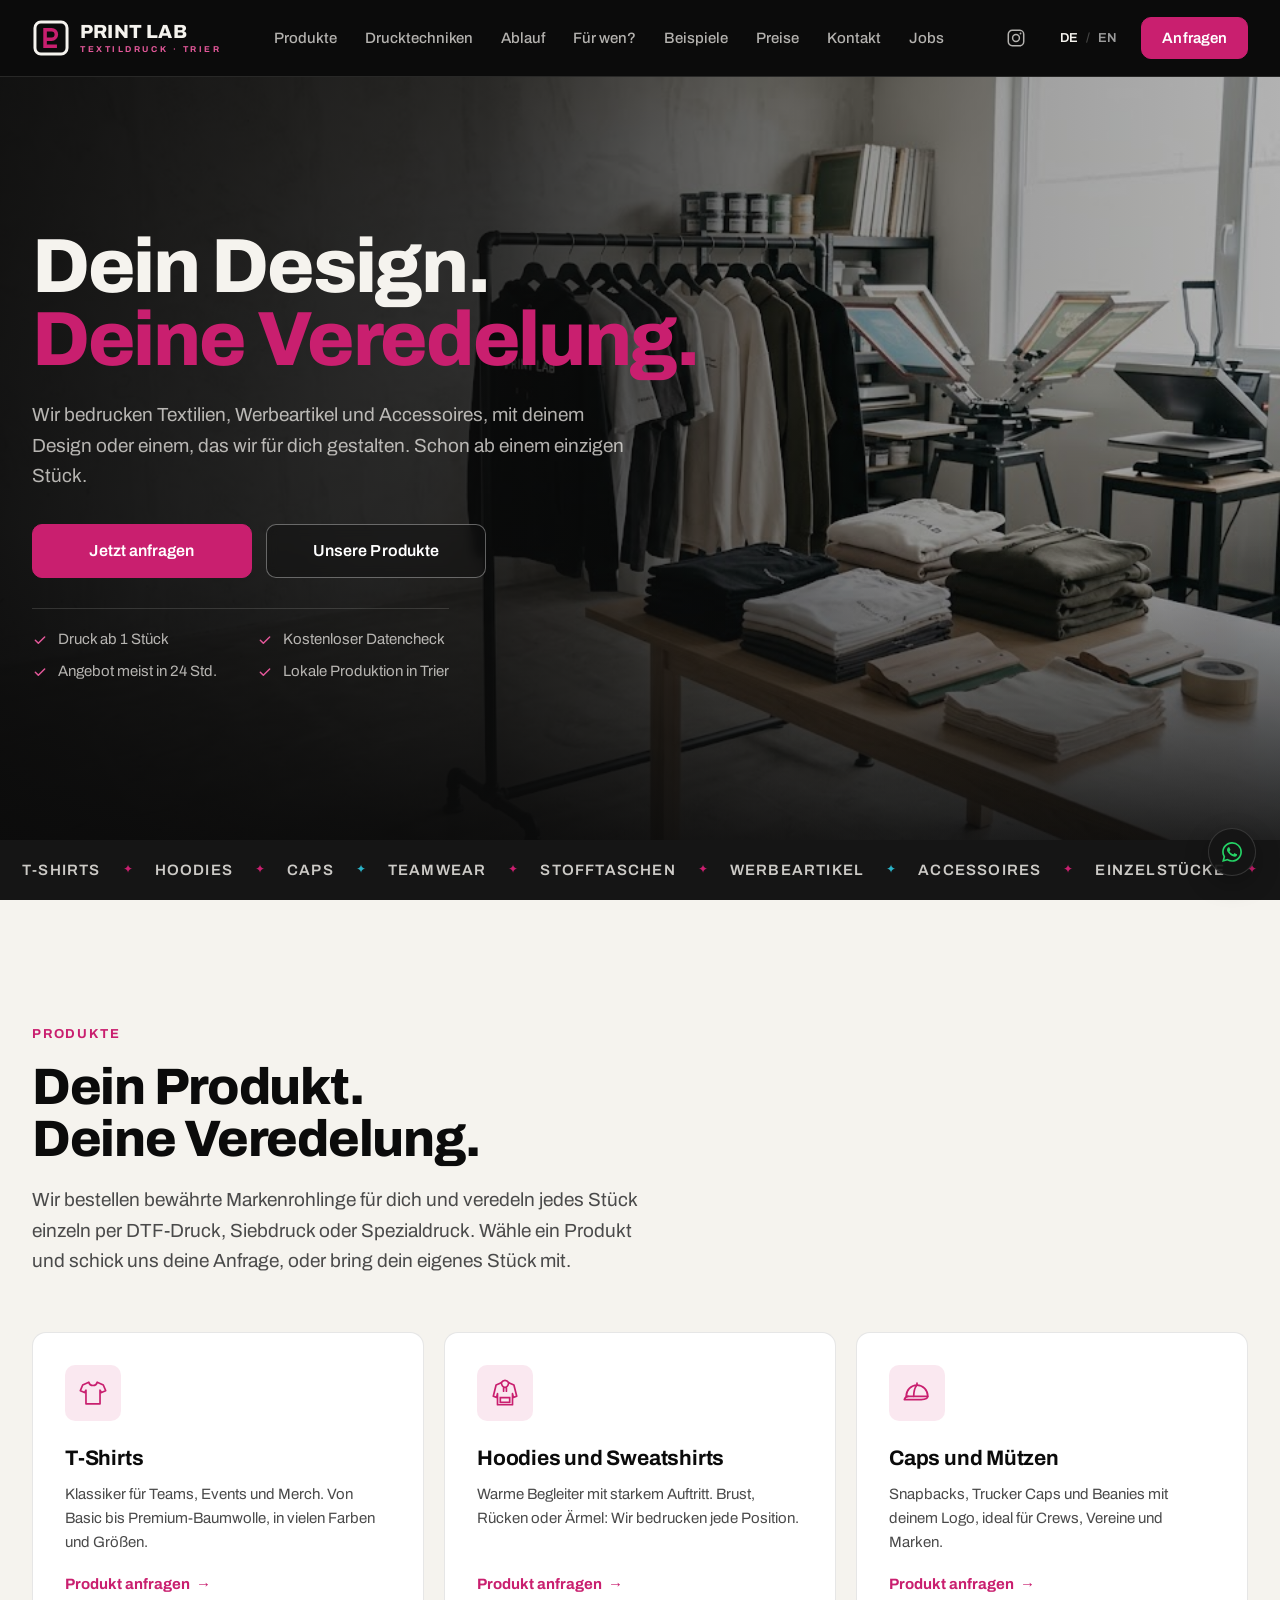
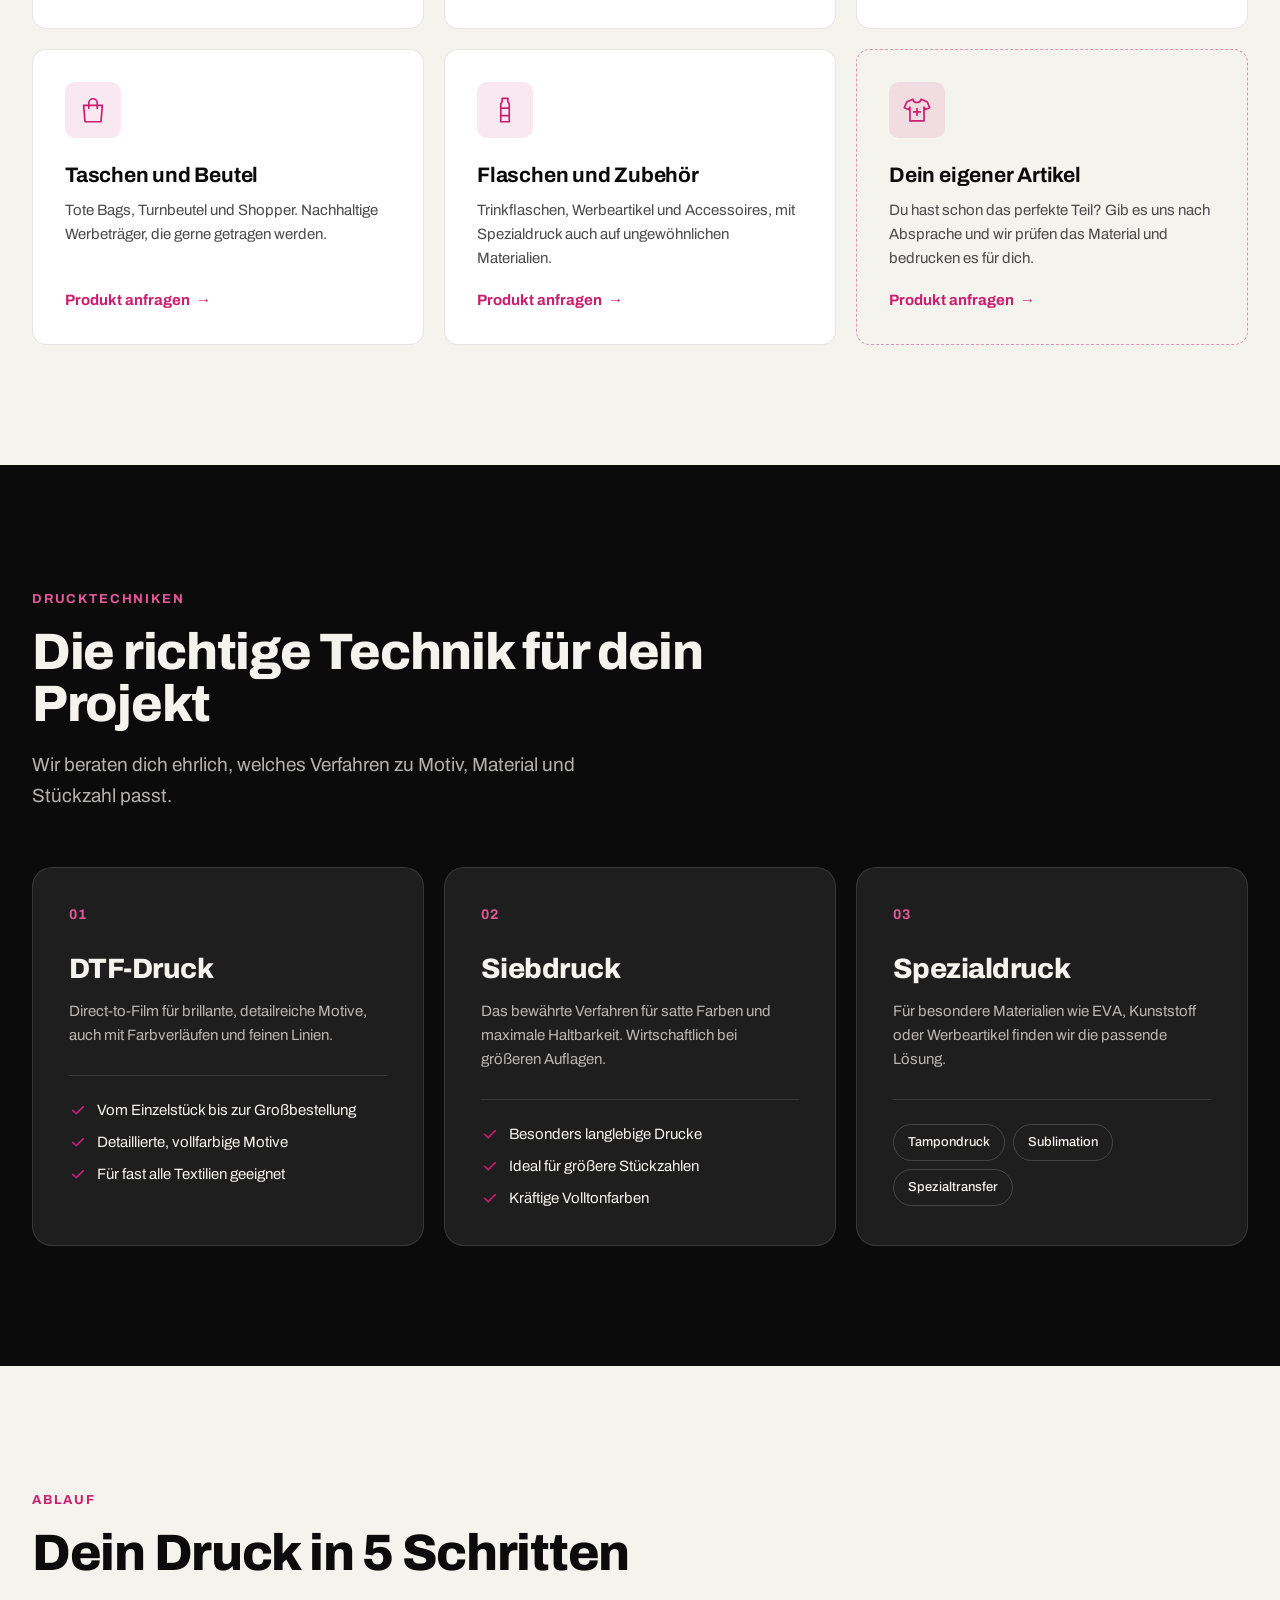
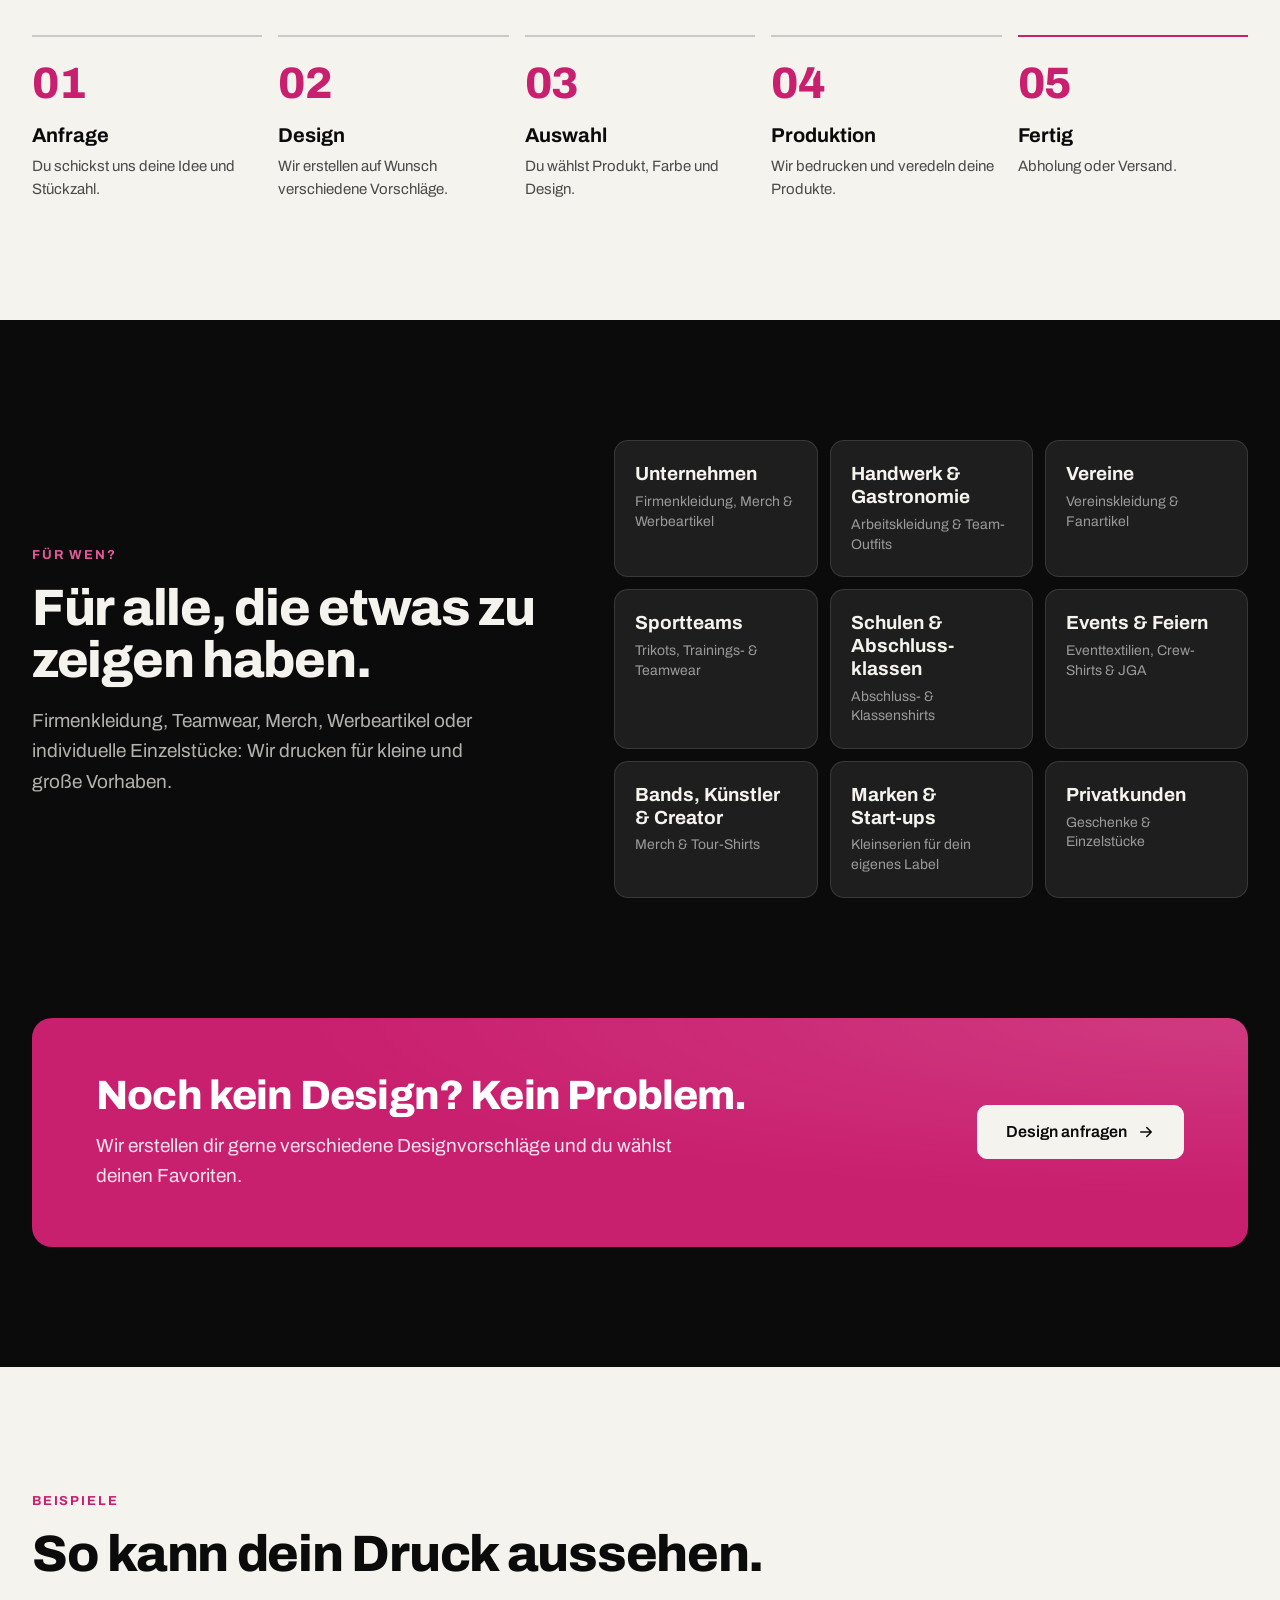
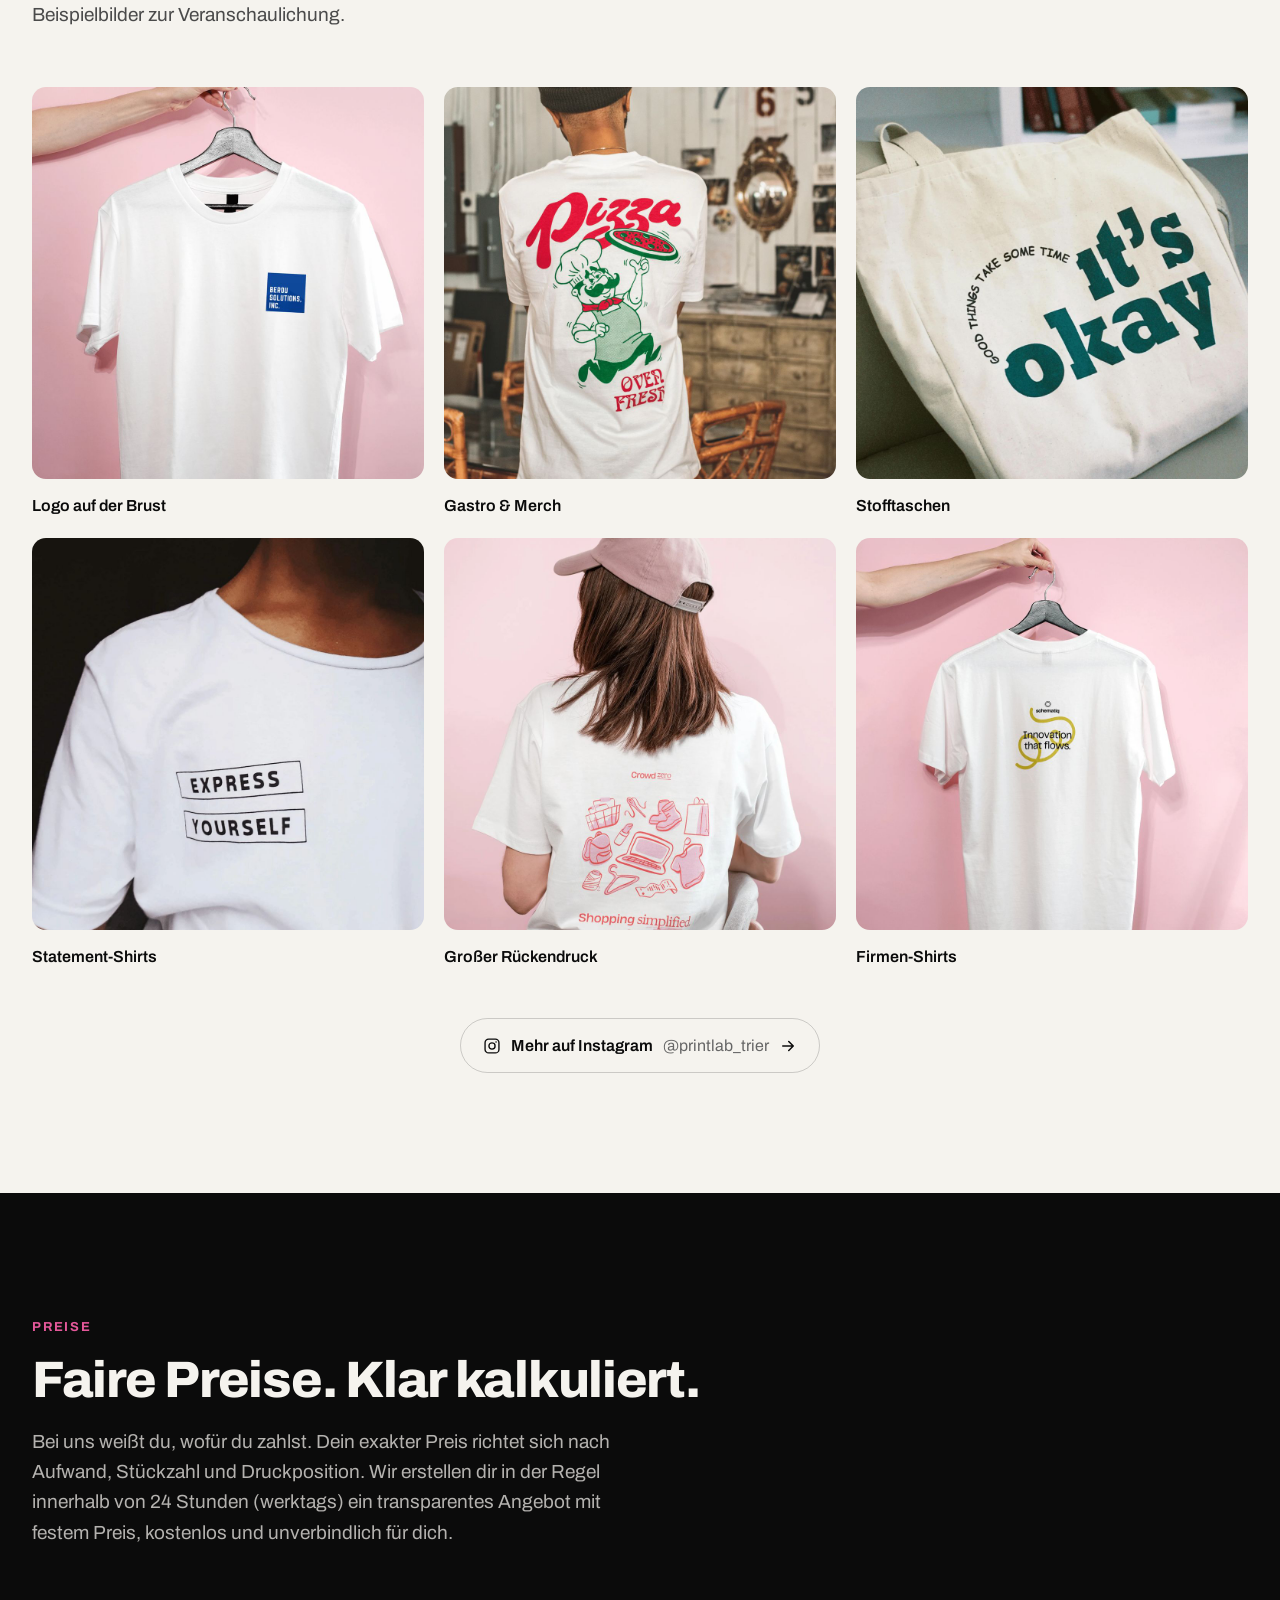
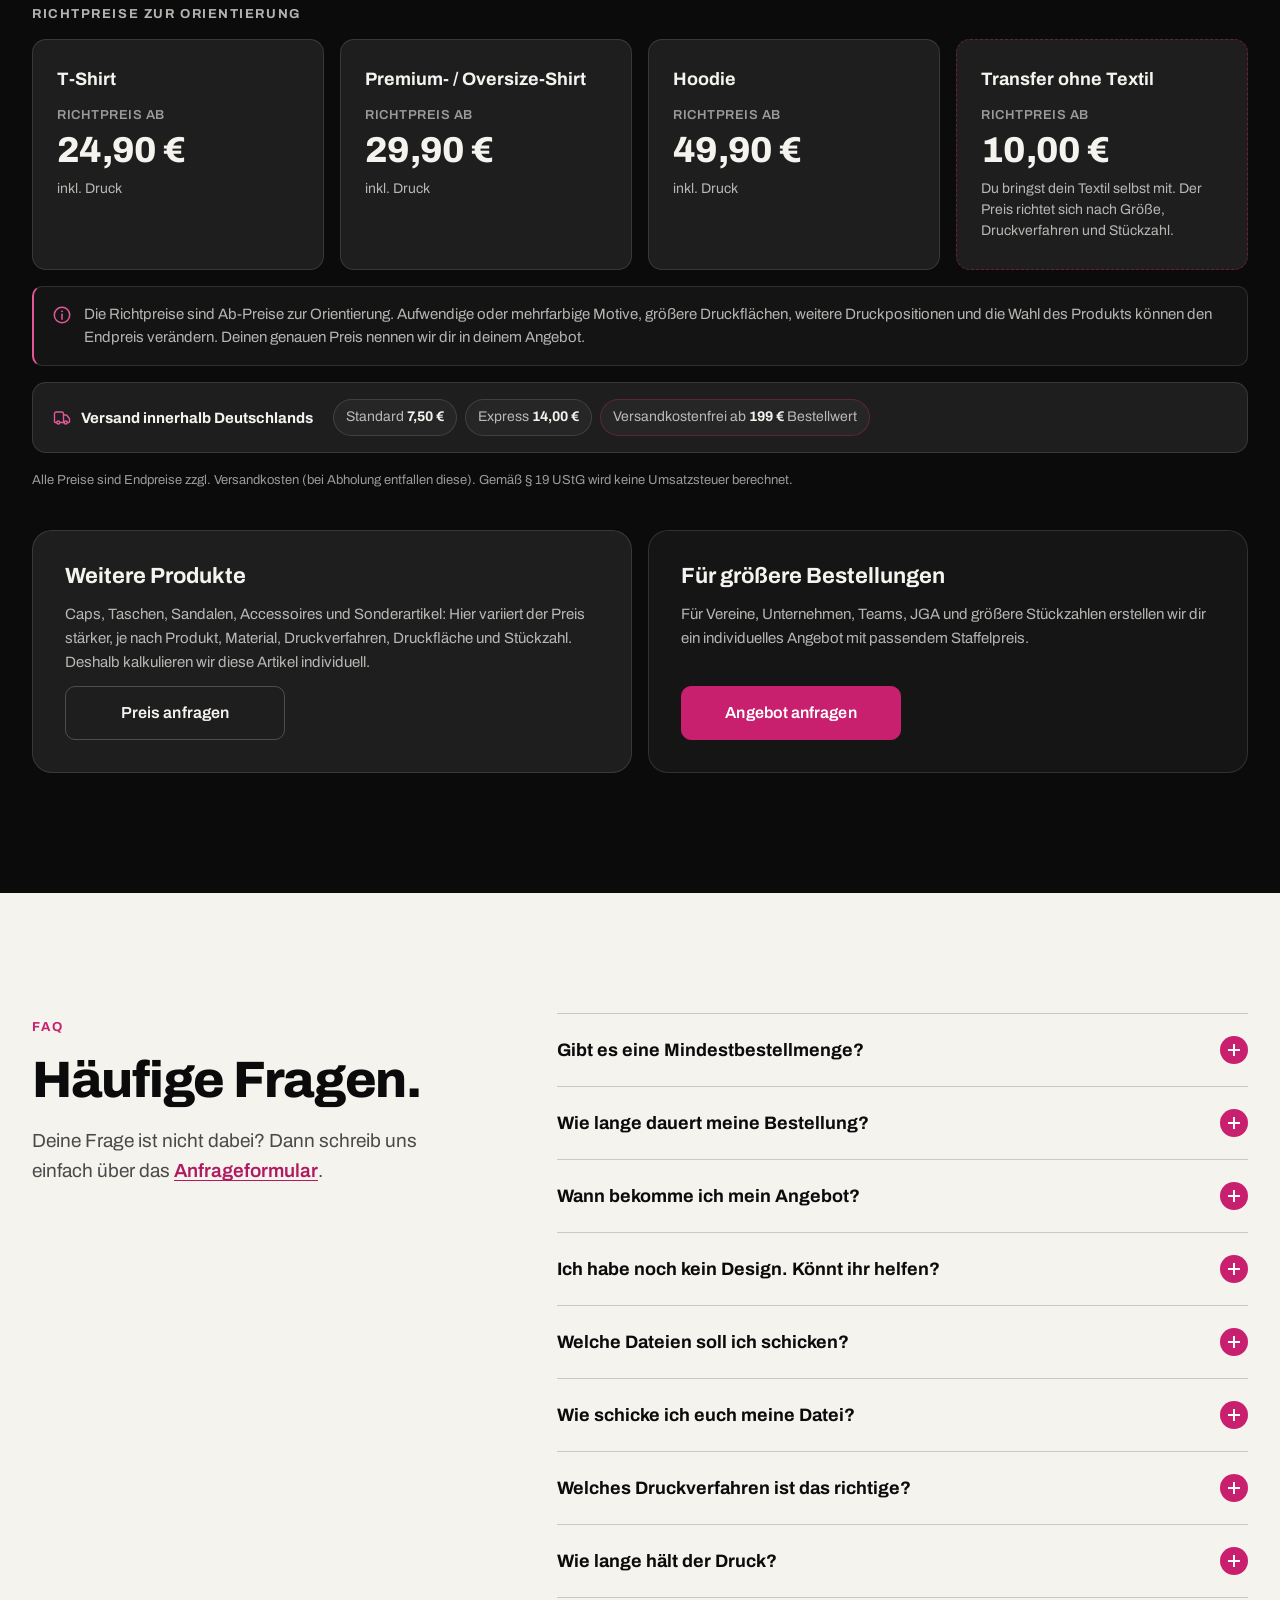
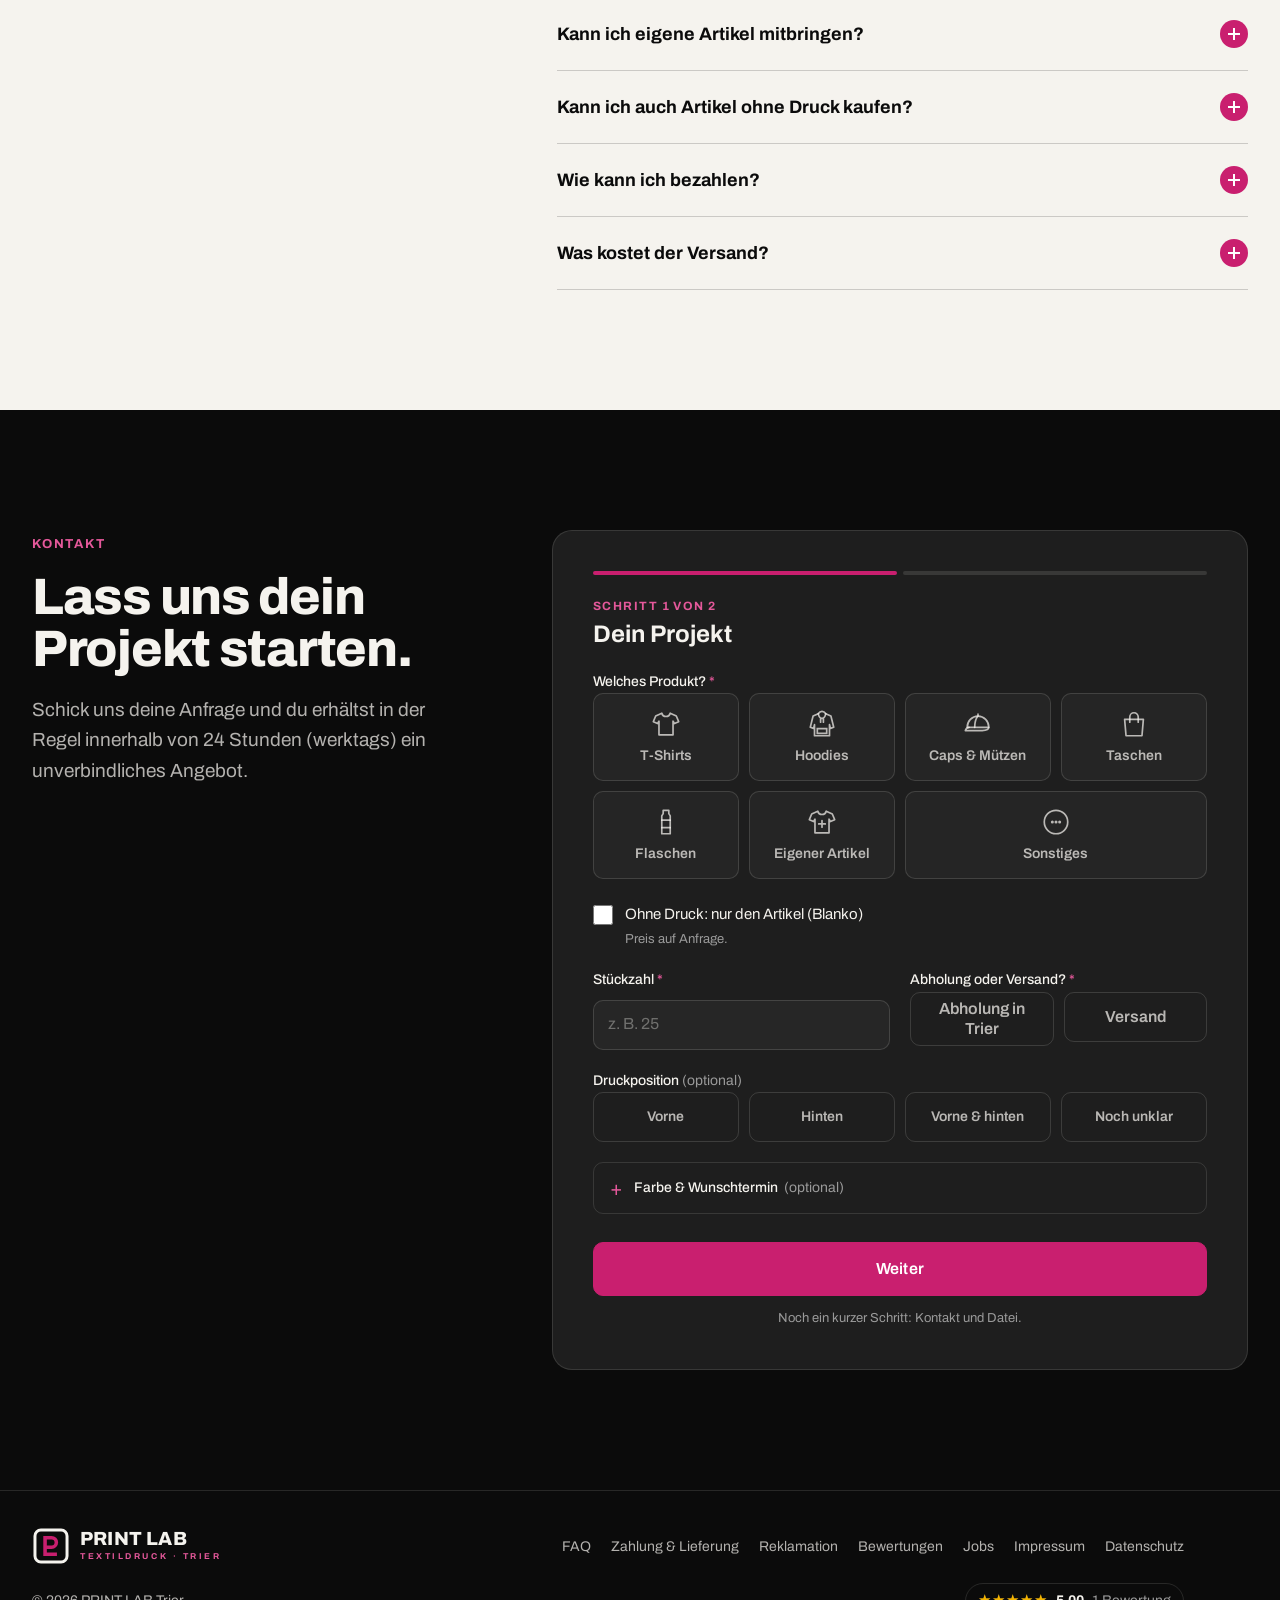
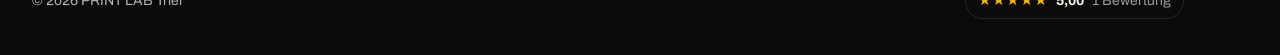
==== index.html @ bc18c2df "Sub-page header: no sideways scrolling on phones narrower than 360 px Logo, DE/EN switch and back ar" ====
<!DOCTYPE html>
<html lang="de">
<head>
  <meta charset="UTF-8">
  <meta name="viewport" content="width=device-width, initial-scale=1">
  <title>PRINT LAB Trier | Textildruck, Werbeartikel &amp; mehr ab 1 Stück</title>
  <meta name="description" content="PRINT LAB Trier: Wir drucken dein Logo oder Design auf Textilien, Werbeartikel und Accessoires, oder gestalten es für dich. DTF-Druck, Siebdruck und Spezialdruck ab einem einzigen Stück. Angebot in der Regel innerhalb von 24 Stunden.">
  <meta name="theme-color" content="#0B0B0B">
  <link rel="canonical" href="https://printlab-trier.de/">

  <!-- Marks JS as available before first paint (scroll-reveal only hides content then) -->
  <script src="js/head.js?v=8c3c9090"></script>

  <meta property="og:type" content="website">
  <meta property="og:title" content="PRINT LAB Trier: Dein Design. Deine Veredelung.">
  <meta property="og:description" content="Textildruck, Werbeartikel und Accessoires in Trier, ab 1 Stück, mit deinem Design oder einem, das wir für dich gestalten. Angebot in der Regel innerhalb von 24 Stunden.">
  <meta property="og:url" content="https://printlab-trier.de/">
  <meta property="og:site_name" content="PRINT LAB Trier">
  <meta property="og:image" content="https://printlab-trier.de/assets/images/hero-workshop.jpg">
  <meta property="og:image:width" content="1024">
  <meta property="og:image:height" content="572">
  <meta property="og:image:alt" content="PRINT LAB Trier: Druck und Veredelung">
  <meta property="og:locale" content="de_DE">
  <meta name="twitter:card" content="summary_large_image">

  <link rel="icon" href="/favicon.ico?v=8c3c9090" sizes="16x16 32x32 48x48">
  <link rel="icon" href="/assets/icons/favicon-48.png?v=8c3c9090" type="image/png" sizes="48x48">
  <link rel="icon" href="/assets/icons/favicon-96.png?v=8c3c9090" type="image/png" sizes="96x96">
  <link rel="icon" href="/assets/icons/icon-192.png?v=8c3c9090" type="image/png" sizes="192x192">
  <link rel="apple-touch-icon" href="/assets/icons/apple-touch-icon.png?v=8c3c9090" sizes="180x180">
  <link rel="manifest" href="/site.webmanifest?v=8c3c9090">

  <link rel="preload" href="assets/fonts/archivo-latin.woff2" as="font" type="font/woff2" crossorigin>

  <link rel="stylesheet" href="css/variables.css?v=8c3c9090">
  <link rel="stylesheet" href="css/base.css?v=8c3c9090">
  <link rel="stylesheet" href="css/layout.css?v=8c3c9090">
  <link rel="stylesheet" href="css/components.css?v=8c3c9090">
  <link rel="stylesheet" href="css/responsive.css?v=8c3c9090">

  <script type="application/ld+json">
  {
    "@context": "https://schema.org",
    "@type": "LocalBusiness",
    "name": "PRINT LAB Trier",
    "description": "Individueller Druck auf Textilien, Werbeartikeln und Accessoires ab 1 Stück: DTF-Druck, Siebdruck und Spezialdruck.",
    "url": "https://printlab-trier.de/",
    "logo": "https://printlab-trier.de/assets/images/logo/printlab-logo-on-light.png",
    "image": "https://printlab-trier.de/assets/images/hero-workshop.jpg",
    "telephone": "+49 159 01378917",
    "email": "info@printlab-trier.de",
    "address": {
      "@type": "PostalAddress",
      "streetAddress": "Simone-de-Beauvoir-Straße 45, No. 16",
      "postalCode": "54294",
      "addressLocality": "Trier",
      "addressCountry": "DE"
    },
    "areaServed": "DE",
    "sameAs": ["https://instagram.com/printlab_trier"]
  }
  </script>
  <script type="application/ld+json">
  {
    "@context": "https://schema.org",
    "@type": "FAQPage",
    "mainEntity": [
      {
        "@type": "Question",
        "name": "Gibt es eine Mindestbestellmenge?",
        "acceptedAnswer": {
          "@type": "Answer",
          "text": "Nein, bei uns bestellst du schon ab einem einzigen Stück. Siebdruck bieten wir ab 10 Stück an; für kleinere Mengen empfehlen wir dir DTF-Druck."
        }
      },
      {
        "@type": "Question",
        "name": "Wie lange dauert meine Bestellung?",
        "acceptedAnswer": {
          "@type": "Answer",
          "text": "Nach deiner Freigabe des Designs dauert die Produktion in der Regel 5 Werktage. Beim Versand kommen 1 bis 3 Werktage dazu. Du hast einen festen Termin, zum Beispiel für ein Event oder einen JGA? Schreib ihn einfach in deine Anfrage und wir sagen dir ehrlich, ob es klappt."
        }
      },
      {
        "@type": "Question",
        "name": "Wann bekomme ich mein Angebot?",
        "acceptedAnswer": {
          "@type": "Answer",
          "text": "In der Regel innerhalb von 24 Stunden (werktags) nach deiner Anfrage, kostenlos und unverbindlich."
        }
      },
      {
        "@type": "Question",
        "name": "Ich habe noch kein Design. Könnt ihr helfen?",
        "acceptedAnswer": {
          "@type": "Answer",
          "text": "Klar! Wir erstellen dir verschiedene Designvorschläge und du wählst deinen Favoriten. Die Kosten hängen vom Aufwand ab. Den Preis nennen wir dir vorab im Angebot."
        }
      },
      {
        "@type": "Question",
        "name": "Welche Dateien soll ich schicken?",
        "acceptedAnswer": {
          "@type": "Answer",
          "text": "Am besten eine Vektordatei (PDF, SVG, AI oder EPS). PNG oder JPG gehen auch. Unsicher? Schick uns einfach, was du hast: Wir prüfen deine Datei kostenlos und melden uns, falls etwas fehlt."
        }
      },
      {
        "@type": "Question",
        "name": "Wie schicke ich euch meine Datei?",
        "acceptedAnswer": {
          "@type": "Answer",
          "text": "Lade deine Datei einfach direkt im Anfrageformular hoch, bis zu 3 Dateien gleichzeitig. Du kannst sie uns auch später per E-Mail oder WhatsApp schicken."
        }
      },
      {
        "@type": "Question",
        "name": "Welches Druckverfahren ist das richtige?",
        "acceptedAnswer": {
          "@type": "Answer",
          "text": "DTF-Druck eignet sich für Einzelstücke ebenso wie für große Bestellungen, besonders bei detailreichen, farbigen Motiven. Siebdruck ist ab 10 Stück ideal für größere Mengen und besonders langlebig. Für besondere Materialien wie Kunststoff oder EVA gibt es Spezialdruck. Wir beraten dich gerne, welches Verfahren zu deinem Projekt passt."
        }
      },
      {
        "@type": "Question",
        "name": "Wie lange hält der Druck?",
        "acceptedAnswer": {
          "@type": "Answer",
          "text": "Bei richtiger Pflege sehr lange: DTF-Drucke halten ca. 50 Wäschen, Siebdrucke sogar mehr als 50 Wäschen. Unsere Pflegetipps: auf links waschen, nicht in den Trockner und nicht direkt auf dem Druck bügeln."
        }
      },
      {
        "@type": "Question",
        "name": "Kann ich eigene Artikel mitbringen?",
        "acceptedAnswer": {
          "@type": "Answer",
          "text": "Ja! Übergib uns dein Teil nach Absprache in Trier. Wir prüfen vorher, ob Material und Oberfläche für den Druck geeignet sind. Den Transfer allein bekommst du ab 10,00 €."
        }
      },
      {
        "@type": "Question",
        "name": "Kann ich auch Artikel ohne Druck kaufen?",
        "acceptedAnswer": {
          "@type": "Answer",
          "text": "Ja. T-Shirts, Hoodies, Caps, Taschen, Flaschen und weitere Artikel bekommst du bei uns auch unbedruckt (Blanko). Den Preis nennen wir dir auf Anfrage, je nach Artikel, Farbe und Stückzahl."
        }
      },
      {
        "@type": "Question",
        "name": "Wie kann ich bezahlen?",
        "acceptedAnswer": {
          "@type": "Answer",
          "text": "Nach deiner Freigabe des Angebots bezahlst du per Banküberweisung im Voraus (Vorkasse) oder per PayPal. Die Produktion startet direkt nach Zahlungseingang."
        }
      },
      {
        "@type": "Question",
        "name": "Was kostet der Versand?",
        "acceptedAnswer": {
          "@type": "Answer",
          "text": "Innerhalb Deutschlands kostet der Standardversand 7,50 € und der Expressversand 14,00 €. Ab 199 € Bestellwert versenden wir versandkostenfrei. Holst du deine Bestellung nach Absprache in Trier ab, fallen keine Versandkosten an."
        }
      }
    ]
  }
  </script>
</head>
<body>
  <a class="skip-link" href="#main" data-i18n="skip">Zum Inhalt springen</a>

  <!-- SVG sprite: icons referenced via <use href="#icon-..."> -->
  <svg class="visually-hidden" aria-hidden="true" focusable="false">
    <symbol id="icon-instagram" viewBox="0 0 24 24"><path fill="none" stroke="currentColor" stroke-width="1.8" d="M7.5 2.75h9a4.75 4.75 0 0 1 4.75 4.75v9a4.75 4.75 0 0 1-4.75 4.75h-9A4.75 4.75 0 0 1 2.75 16.5v-9A4.75 4.75 0 0 1 7.5 2.75Z"/><circle cx="12" cy="12" r="4.1" fill="none" stroke="currentColor" stroke-width="1.8"/><circle cx="17.4" cy="6.6" r="1.1" fill="currentColor"/></symbol>
    <symbol id="icon-whatsapp" viewBox="0 0 24 24"><path fill="currentColor" d="M12.04 2C6.58 2 2.13 6.45 2.13 11.91c0 1.75.46 3.45 1.32 4.95L2.05 22l5.25-1.38a9.9 9.9 0 0 0 4.74 1.21h.01c5.46 0 9.9-4.45 9.9-9.91 0-2.65-1.03-5.14-2.9-7.01A9.82 9.82 0 0 0 12.04 2Zm0 18.15h-.01a8.2 8.2 0 0 1-4.19-1.15l-.3-.18-3.12.82.83-3.04-.2-.31a8.2 8.2 0 0 1-1.26-4.38c0-4.54 3.7-8.23 8.25-8.23a8.18 8.18 0 0 1 8.23 8.24c0 4.54-3.7 8.23-8.23 8.23Zm4.52-6.16c-.25-.12-1.47-.72-1.69-.81-.23-.08-.39-.12-.56.13-.17.25-.64.81-.78.97-.14.17-.29.19-.54.06-.25-.12-1.05-.39-1.99-1.23-.74-.66-1.23-1.47-1.38-1.72-.14-.25-.02-.38.11-.51.11-.11.25-.29.37-.43.13-.15.17-.25.25-.42.08-.17.04-.31-.02-.43-.06-.13-.56-1.34-.76-1.84-.2-.48-.41-.42-.56-.43h-.48c-.17 0-.43.06-.66.31-.23.25-.87.85-.87 2.07 0 1.22.89 2.4 1.01 2.56.12.17 1.75 2.67 4.23 3.74.59.26 1.05.41 1.41.52.59.19 1.13.16 1.56.1.48-.07 1.47-.6 1.67-1.18.21-.58.21-1.07.14-1.18-.06-.1-.22-.16-.47-.28Z"/></symbol>
    <symbol id="icon-arrow" viewBox="0 0 24 24"><path fill="none" stroke="currentColor" stroke-width="2" stroke-linecap="round" stroke-linejoin="round" d="M5 12h14M13 6l6 6-6 6"/></symbol>
    <symbol id="icon-check" viewBox="0 0 24 24"><path fill="none" stroke="currentColor" stroke-width="2.2" stroke-linecap="round" stroke-linejoin="round" d="m5 12.5 4.5 4.5L19 7.5"/></symbol>
    <!-- truck: Lucide icon (ISC license) -->
    <symbol id="icon-truck" viewBox="0 0 24 24"><g fill="none" stroke="currentColor" stroke-width="1.8" stroke-linecap="round" stroke-linejoin="round"><path d="M14 18V6a2 2 0 0 0-2-2H4a2 2 0 0 0-2 2v11a1 1 0 0 0 1 1h2"/><path d="M15 18H9"/><path d="M19 18h2a1 1 0 0 0 1-1v-3.65a1 1 0 0 0-.22-.624l-3.48-4.35A1 1 0 0 0 17.52 8H14"/><circle cx="17" cy="18" r="2"/><circle cx="7" cy="18" r="2"/></g></symbol>
    <symbol id="icon-more" viewBox="0 0 32 32"><circle cx="16" cy="16" r="12.5" fill="none" stroke="currentColor" stroke-width="1.8"/><path fill="currentColor" d="M10.5 16a1.6 1.6 0 1 0 3.2 0 1.6 1.6 0 1 0-3.2 0M14.4 16a1.6 1.6 0 1 0 3.2 0 1.6 1.6 0 1 0-3.2 0M18.3 16a1.6 1.6 0 1 0 3.2 0 1.6 1.6 0 1 0-3.2 0"/></symbol>
    <symbol id="icon-lock" viewBox="0 0 24 24"><g fill="none" stroke="currentColor" stroke-width="1.8" stroke-linecap="round" stroke-linejoin="round"><rect x="5" y="10.5" width="14" height="10" rx="2"/><path d="M8 10.5V7.5a4 4 0 0 1 8 0v3"/></g></symbol>
    <symbol id="icon-info" viewBox="0 0 24 24"><g fill="none" stroke="currentColor" stroke-width="1.8" stroke-linecap="round"><circle cx="12" cy="12" r="9.25"/><path d="M12 11v6"/></g><circle cx="12" cy="7.6" r="1.15" fill="currentColor"/></symbol>
    <symbol id="icon-clip" viewBox="0 0 24 24"><path fill="none" stroke="currentColor" stroke-width="1.8" stroke-linecap="round" stroke-linejoin="round" d="m21.4 11.1-9.2 9.2a6 6 0 0 1-8.5-8.5l9.2-9.2a4 4 0 0 1 5.7 5.7l-9.2 9.2a2 2 0 1 1-2.8-2.8l8.5-8.5"/></symbol>
    <!-- Service icons -->
    <symbol id="icon-tshirt" viewBox="0 0 32 32"><path fill="none" stroke="currentColor" stroke-width="1.8" stroke-linejoin="round" d="M11.5 4.5 5 7.5l-2.5 6 4.5 2 1.5-2.5V27.5h15V13l1.5 2.5 4.5-2-2.5-6-6.5-3c-.5 2-2.3 3.5-4.5 3.5s-4-1.5-4.5-3.5Z"/></symbol>
    <symbol id="icon-hoodie" viewBox="0 0 32 32"><path fill="none" stroke="currentColor" stroke-width="1.8" stroke-linejoin="round" d="M12 5c1-1.6 2.4-2.5 4-2.5s3 .9 4 2.5l5.5 2.5 3 12-3.5 1.2-1-4V28.5H8v-11.8l-1 4-3.5-1.2 3-12L12 5Z"/><path fill="none" stroke="currentColor" stroke-width="1.8" stroke-linecap="round" d="M12 5c.5 3 2 5 4 5s3.5-2 4-5M14.5 10v4M17.5 10v4M11 21h10v5H11z"/></symbol>
    <symbol id="icon-cap" viewBox="0 0 32 32"><path fill="none" stroke="currentColor" stroke-width="1.8" stroke-linejoin="round" d="M4.5 19.5c0-6.6 5.1-12 11.5-12s11.5 5.4 11.5 12H4.5Z"/><path fill="none" stroke="currentColor" stroke-width="1.8" stroke-linecap="round" stroke-linejoin="round" d="M27.5 19.5c0 2-3 3.5-7 3.5H2.5c.5-2 2-3.5 4-3.5M16 7.5V5.5M16 7.5c-2.5 3-3.5 7-3.5 12"/></symbol>
    <symbol id="icon-bag" viewBox="0 0 32 32"><path fill="none" stroke="currentColor" stroke-width="1.8" stroke-linejoin="round" d="M6 11h20l-1.5 17.5h-17L6 11Z"/><path fill="none" stroke="currentColor" stroke-width="1.8" stroke-linecap="round" d="M11.5 14V8.5a4.5 4.5 0 0 1 9 0V14"/></symbol>
    <symbol id="icon-bottle" viewBox="0 0 32 32"><path fill="none" stroke="currentColor" stroke-width="1.8" stroke-linejoin="round" d="M13 3.5h6v3.5l1.5 2.5V28.5h-9V9.5L13 7V3.5Z"/><path fill="none" stroke="currentColor" stroke-width="1.8" stroke-linecap="round" d="M11.5 14h9M11.5 22h9"/></symbol>
    <symbol id="icon-own" viewBox="0 0 32 32"><path fill="none" stroke="currentColor" stroke-width="1.8" stroke-linejoin="round" d="M11.5 4.5 5 7.5l-2.5 6 4.5 2 1.5-2.5V27.5h15V13l1.5 2.5 4.5-2-2.5-6-6.5-3c-.5 2-2.3 3.5-4.5 3.5s-4-1.5-4.5-3.5Z"/><path fill="none" stroke="currentColor" stroke-width="1.8" stroke-linecap="round" d="M16 14.5v7M12.5 18h7"/></symbol>
  </svg>

  <!-- =====================================================================
       DESKTOP / TABLET HEADER  (hidden ≤767px)
       ===================================================================== -->
  <header class="site-header-desktop" aria-label="Kopfzeile" data-header>
    <div class="container site-header-desktop__inner">
      <a class="brand" href="#top" aria-label="Zur Startseite von PRINT LAB Trier" data-i18n-aria="aria.home">
        <img class="brand__mark" src="assets/images/logo/printlab-mark-on-dark.svg" alt="" width="64" height="64">
        <span class="brand__text">
          <span class="brand__word">PRINT LAB</span>
          <span class="brand__tagline">Textildruck · Trier</span>
        </span>
      </a>

      <nav class="desktop-nav" aria-label="Hauptnavigation" data-i18n-aria="aria.nav">
        <ul class="desktop-nav__list" role="list">
          <li><a class="desktop-nav__link" href="#services" data-nav-link data-i18n="nav.services">Produkte</a></li>
          <li><a class="desktop-nav__link" href="#methods" data-nav-link data-i18n="nav.methods">Drucktechniken</a></li>
          <li><a class="desktop-nav__link" href="#how" data-nav-link data-i18n="nav.how">Ablauf</a></li>
          <li><a class="desktop-nav__link" href="#forwho" data-nav-link data-i18n="nav.forwho">Für wen?</a></li>
          <li><a class="desktop-nav__link" href="#references" data-nav-link data-i18n="nav.references">Beispiele</a></li>
          <li><a class="desktop-nav__link" href="#prices" data-nav-link data-i18n="nav.prices">Preise</a></li>
          <li><a class="desktop-nav__link" href="#contact" data-nav-link data-i18n="nav.contact">Kontakt</a></li>
          <li><a class="desktop-nav__link" href="karriere" data-i18n="nav.jobs">Jobs</a></li>
        </ul>
      </nav>

      <div class="desktop-actions">
        <a class="icon-link" href="https://instagram.com/printlab_trier" target="_blank" rel="noopener" aria-label="Instagram @printlab_trier">
          <svg class="icon-link__svg" aria-hidden="true"><use href="#icon-instagram"></use></svg>
        </a>
        <div class="lang-switch" role="group" aria-label="Sprache wählen" data-i18n-aria="aria.lang">
          <button class="lang-switch__btn is-active" type="button" data-lang="de" aria-pressed="true">DE</button>
          <span class="lang-switch__sep" aria-hidden="true">/</span>
          <button class="lang-switch__btn" type="button" data-lang="en" aria-pressed="false">EN</button>
        </div>
        <a class="btn btn--primary btn--sm" href="#contact" data-i18n="cta.inquire">Anfragen</a>
      </div>
    </div>
  </header>

  <!-- =====================================================================
       MOBILE HEADER  (visible ≤767px only)
       ===================================================================== -->
  <header class="site-header-mobile" aria-label="Kopfzeile mobil" data-mobile-header>
    <div class="site-header-mobile__bar">
      <a class="brand brand--mobile" href="#top" aria-label="Zur Startseite von PRINT LAB Trier" data-i18n-aria="aria.home">
        <img class="brand__mark" src="assets/images/logo/printlab-mark-on-dark.svg" alt="" width="64" height="64">
        <span class="brand__text">
          <span class="brand__word">PRINT LAB</span>
          <span class="brand__tagline">Textildruck · Trier</span>
        </span>
      </a>

      <div class="mobile-actions">

        <div class="lang-switch" role="group" aria-label="Sprache wählen" data-i18n-aria="aria.lang">
          <button class="lang-switch__btn is-active" type="button" data-lang="de">DE</button>
          <span class="lang-switch__sep" aria-hidden="true">/</span>
          <button class="lang-switch__btn" type="button" data-lang="en">EN</button>
        </div>

        <a class="mobile-actions__icon" href="https://instagram.com/printlab_trier" target="_blank" rel="noopener" aria-label="Instagram @printlab_trier">
          <svg aria-hidden="true"><use href="#icon-instagram"></use></svg>
        </a>
        <a class="mobile-actions__cta" href="#contact" data-mobile-link data-i18n="cta.inquire">Anfragen</a>
        <button class="hamburger" type="button" aria-expanded="false" aria-controls="mobile-menu" aria-label="Menü öffnen" data-menu-toggle>
          <span class="hamburger__line" aria-hidden="true"></span>
          <span class="hamburger__line" aria-hidden="true"></span>
          <span class="hamburger__line" aria-hidden="true"></span>
        </button>
      </div>
    </div>

    <nav class="mobile-menu" id="mobile-menu" aria-label="Mobile Navigation" data-i18n-aria="aria.navMobile" data-mobile-menu hidden>
      <ul class="mobile-menu__list" role="list">
        <li><a class="mobile-menu__link" href="#services" data-mobile-link data-nav-link data-i18n="nav.services">Produkte</a></li>
        <li><a class="mobile-menu__link" href="#methods" data-mobile-link data-nav-link data-i18n="nav.methods">Drucktechniken</a></li>
        <li><a class="mobile-menu__link" href="#how" data-mobile-link data-nav-link data-i18n="nav.how">Ablauf</a></li>
        <li><a class="mobile-menu__link" href="#forwho" data-mobile-link data-nav-link data-i18n="nav.forwho">Für wen?</a></li>
        <li><a class="mobile-menu__link" href="#references" data-mobile-link data-nav-link data-i18n="nav.references">Beispiele</a></li>
        <li><a class="mobile-menu__link" href="#prices" data-mobile-link data-nav-link data-i18n="nav.prices">Preise</a></li>
        <li><a class="mobile-menu__link" href="#contact" data-mobile-link data-nav-link data-i18n="nav.contact">Kontakt</a></li>
        <li><a class="mobile-menu__link" href="karriere" data-i18n="nav.jobs">Jobs</a></li>
      </ul>
    </nav>
  </header>

  <main id="main">

    <!-- =================================================================
         HERO
         ================================================================= -->
    <section class="hero" id="top" aria-labelledby="hero-title">
      <div class="container hero__inner">
        <div class="hero__content">
          <!-- Rating from the approved reviews (js/footer-rating.js). Space is
               kept while it loads so the headline doesn't jump. -->
          <a class="hero-rating" href="bewertungen" data-hero-rating>
            <span class="rv-stars hero-rating__stars" aria-hidden="true"><span class="rv-stars__fill" data-hero-stars></span></span>
            <strong class="hero-rating__score" data-hero-score></strong>
            <span class="hero-rating__count" data-hero-count></span>
            <span class="visually-hidden">Kundenbewertungen</span>
          </a>
          <h1 class="hero__title" id="hero-title">
            <span class="hero__title-line" data-i18n="hero.title1">Dein Design.</span>
            <span class="hero__title-line hero__title-line--accent" data-i18n="hero.title2">Deine Veredelung.</span>
          </h1>
          <p class="hero__lead" data-i18n="hero.lead">Wir bedrucken Textilien, Werbeartikel und Accessoires, mit deinem Design oder einem, das wir für dich gestalten. Schon ab einem einzigen Stück.</p>

          <div class="hero__ctas" data-hide-float>
            <a class="btn btn--primary btn--hero" href="#contact" data-i18n="hero.cta1">Jetzt anfragen</a>
            <a class="btn btn--glass btn--hero" href="#services" data-i18n="hero.cta2">Unsere Produkte</a>
          </div>

          <ul class="hero-facts" role="list" aria-label="Unsere Vorteile" data-i18n-aria="aria.trust">
            <li class="hero-facts__item"><svg class="hero-facts__icon" aria-hidden="true"><use href="#icon-check"></use></svg><span data-i18n="fact.1">Druck ab 1 Stück</span></li>
            <li class="hero-facts__item"><svg class="hero-facts__icon" aria-hidden="true"><use href="#icon-check"></use></svg><span data-i18n="fact.2">Kostenloser Datencheck</span></li>
            <li class="hero-facts__item"><svg class="hero-facts__icon" aria-hidden="true"><use href="#icon-check"></use></svg><span data-i18n="fact.3">Angebot meist in 24 Std.</span></li>
            <li class="hero-facts__item"><svg class="hero-facts__icon" aria-hidden="true"><use href="#icon-check"></use></svg><span data-i18n="fact.4">Lokale Produktion in Trier</span></li>
          </ul>
        </div>

        <!-- Right column stays empty so the workshop photo shows through -->
        <div class="hero__visual" aria-hidden="true"></div>
      </div>
    </section>

    <!-- =================================================================
         MARQUEE
         ================================================================= -->
    <div class="marquee" aria-label="T-Shirts, Hoodies, Caps, Teamwear, Stofftaschen, Werbeartikel, Accessoires, Einzelstücke, DTF-Druck, Siebdruck" role="region">
      <div class="marquee__track" data-marquee>
        <ul class="marquee__group" role="list">
          <li class="marquee__item">T-Shirts</li><li class="marquee__sep" aria-hidden="true">✦</li>
          <li class="marquee__item">Hoodies</li><li class="marquee__sep" aria-hidden="true">✦</li>
          <li class="marquee__item">Caps</li><li class="marquee__sep" aria-hidden="true">✦</li>
          <li class="marquee__item">Teamwear</li><li class="marquee__sep" aria-hidden="true">✦</li>
          <li class="marquee__item">Stofftaschen</li><li class="marquee__sep" aria-hidden="true">✦</li>
          <li class="marquee__item">Werbeartikel</li><li class="marquee__sep" aria-hidden="true">✦</li>
          <li class="marquee__item">Accessoires</li><li class="marquee__sep" aria-hidden="true">✦</li>
          <li class="marquee__item">Einzelstücke</li><li class="marquee__sep" aria-hidden="true">✦</li>
          <li class="marquee__item">DTF-Druck</li><li class="marquee__sep" aria-hidden="true">✦</li>
          <li class="marquee__item">Siebdruck</li><li class="marquee__sep" aria-hidden="true">✦</li>
        </ul>
        <!-- Duplicate group is injected by JS for a seamless loop -->
      </div>
    </div>

<!-- =================================================================
         LEISTUNGEN
         ================================================================= -->
    <section class="section section--light" id="services" aria-labelledby="services-title" data-section>
      <div class="container">
        <header class="section-head">
          <p class="section-head__kicker" data-i18n="services.kicker">Produkte</p>
          <h2 class="section-head__title reveal-on-scroll" id="services-title"><span class="title-line" data-i18n="services.title1">Dein Produkt.</span> <span class="title-line" data-i18n="services.title2">Deine Veredelung.</span></h2>
          <p class="section-head__intro reveal-on-scroll delay-100" data-i18n="services.intro">Wir bestellen bewährte Markenrohlinge für dich und veredeln jedes Stück einzeln per DTF-Druck, Siebdruck oder Spezialdruck. Wähle ein Produkt und schick uns deine Anfrage, oder bring dein eigenes Stück mit.</p>
        </header>

        <ul class="grid grid--3 service-grid" role="list">
          <li class="service-card reveal-on-scroll delay-100">
            <span class="service-card__icon"><svg aria-hidden="true"><use href="#icon-tshirt"></use></svg></span>
            <h3 class="service-card__title" data-i18n="services.1.t">T-Shirts</h3>
            <p class="service-card__text" data-i18n="services.1.d">Klassiker für Teams, Events und Merch. Von Basic bis Premium-Baumwolle, in vielen Farben und Größen.</p>
            <a class="service-card__cta" href="#contact" data-product-pick="T-Shirts"><span data-i18n="services.cta">Produkt anfragen</span> <span aria-hidden="true">→</span></a>
          </li>
          <li class="service-card reveal-on-scroll delay-200">
            <span class="service-card__icon"><svg aria-hidden="true"><use href="#icon-hoodie"></use></svg></span>
            <h3 class="service-card__title" data-i18n="services.2.t">Hoodies und Sweatshirts</h3>
            <p class="service-card__text" data-i18n="services.2.d">Warme Begleiter mit starkem Auftritt. Brust, Rücken oder Ärmel: Wir bedrucken jede Position.</p>
            <a class="service-card__cta" href="#contact" data-product-pick="Hoodies / Sweatshirts"><span data-i18n="services.cta">Produkt anfragen</span> <span aria-hidden="true">→</span></a>
          </li>
          <li class="service-card reveal-on-scroll delay-300">
            <span class="service-card__icon"><svg aria-hidden="true"><use href="#icon-cap"></use></svg></span>
            <h3 class="service-card__title" data-i18n="services.3.t">Caps und Mützen</h3>
            <p class="service-card__text" data-i18n="services.3.d">Snapbacks, Trucker Caps und Beanies mit deinem Logo, ideal für Crews, Vereine und Marken.</p>
            <a class="service-card__cta" href="#contact" data-product-pick="Caps / Mützen"><span data-i18n="services.cta">Produkt anfragen</span> <span aria-hidden="true">→</span></a>
          </li>
          <li class="service-card reveal-on-scroll delay-100">
            <span class="service-card__icon"><svg aria-hidden="true"><use href="#icon-bag"></use></svg></span>
            <h3 class="service-card__title" data-i18n="services.4.t">Taschen und Beutel</h3>
            <p class="service-card__text" data-i18n="services.4.d">Tote Bags, Turnbeutel und Shopper. Nachhaltige Werbeträger, die gerne getragen werden.</p>
            <a class="service-card__cta" href="#contact" data-product-pick="Taschen / Beutel"><span data-i18n="services.cta">Produkt anfragen</span> <span aria-hidden="true">→</span></a>
          </li>
          <li class="service-card reveal-on-scroll delay-200">
            <span class="service-card__icon"><svg aria-hidden="true"><use href="#icon-bottle"></use></svg></span>
            <h3 class="service-card__title" data-i18n="services.5.t">Flaschen und Zubehör</h3>
            <p class="service-card__text" data-i18n="services.5.d">Trinkflaschen, Werbeartikel und Accessoires, mit Spezialdruck auch auf ungewöhnlichen Materialien.</p>
            <a class="service-card__cta" href="#contact" data-product-pick="Flaschen / Zubehör"><span data-i18n="services.cta">Produkt anfragen</span> <span aria-hidden="true">→</span></a>
          </li>
          <li class="service-card service-card--accent reveal-on-scroll delay-300">
            <span class="service-card__icon"><svg aria-hidden="true"><use href="#icon-own"></use></svg></span>
            <h3 class="service-card__title" data-i18n="services.6.t">Dein eigener Artikel</h3>
            <p class="service-card__text" data-i18n="services.6.d">Du hast schon das perfekte Teil? Gib es uns nach Absprache und wir prüfen das Material und bedrucken es für dich.</p>
            <a class="service-card__cta" href="#contact" data-product-pick="Eigener Artikel"><span data-i18n="services.cta">Produkt anfragen</span> <span aria-hidden="true">→</span></a>
          </li>
        </ul>
      </div>
    </section>

   <!-- =================================================================
         DRUCKTECHNIKEN
         ================================================================= -->
    <section class="section section--dark" id="methods" aria-labelledby="methods-title" data-section>
      <div class="container">
        <header class="section-head section-head--on-dark">
          <p class="section-head__kicker" data-i18n="methods.kicker">Drucktechniken</p>
          <h2 class="section-head__title reveal-on-scroll" id="methods-title" data-i18n="methods.title">Die richtige Technik für dein Projekt</h2>
          <p class="section-head__intro reveal-on-scroll delay-100" data-i18n="methods.intro">Wir beraten dich ehrlich, welches Verfahren zu Motiv, Material und Stückzahl passt.</p>
        </header>

        <ol class="grid grid--3 method-grid" role="list">
          <li class="method-card reveal-on-scroll delay-100">
            <span class="method-card__num">01</span>
            <h3 class="method-card__title" data-i18n="methods.1.t">DTF-Druck</h3>
            <p class="method-card__text" data-i18n="methods.1.d">Direct-to-Film für brillante, detailreiche Motive, auch mit Farbverläufen und feinen Linien.</p>
            <ul class="method-card__list" role="list">
              <li class="method-card__point"><svg aria-hidden="true"><use href="#icon-check"></use></svg><span data-i18n="methods.1.p1">Vom Einzelstück bis zur Großbestellung</span></li>
              <li class="method-card__point"><svg aria-hidden="true"><use href="#icon-check"></use></svg><span data-i18n="methods.1.p2">Detaillierte, vollfarbige Motive</span></li>
              <li class="method-card__point"><svg aria-hidden="true"><use href="#icon-check"></use></svg><span data-i18n="methods.1.p3">Für fast alle Textilien geeignet</span></li>
            </ul>
          </li>
          <li class="method-card reveal-on-scroll delay-200">
            <span class="method-card__num">02</span>
            <h3 class="method-card__title" data-i18n="methods.2.t">Siebdruck</h3>
            <p class="method-card__text" data-i18n="methods.2.d">Das bewährte Verfahren für satte Farben und maximale Haltbarkeit. Wirtschaftlich bei größeren Auflagen.</p>
            <ul class="method-card__list" role="list">
              <li class="method-card__point"><svg aria-hidden="true"><use href="#icon-check"></use></svg><span data-i18n="methods.2.p1">Besonders langlebige Drucke</span></li>
              <li class="method-card__point"><svg aria-hidden="true"><use href="#icon-check"></use></svg><span data-i18n="methods.2.p2">Ideal für größere Stückzahlen</span></li>
              <li class="method-card__point"><svg aria-hidden="true"><use href="#icon-check"></use></svg><span data-i18n="methods.2.p3">Kräftige Volltonfarben</span></li>
            </ul>
          </li>
          <li class="method-card reveal-on-scroll delay-300">
            <span class="method-card__num">03</span>
            <h3 class="method-card__title" data-i18n="methods.3.t">Spezialdruck</h3>
            <p class="method-card__text" data-i18n="methods.3.d">Für besondere Materialien wie EVA, Kunststoff oder Werbeartikel finden wir die passende Lösung.</p>
            <ul class="method-card__tags" role="list">
              <li class="tag">Tampondruck</li>
              <li class="tag">Sublimation</li>
              <li class="tag" data-i18n="methods.3.tag3">Spezialtransfer</li>
            </ul>
          </li>
        </ol>
      </div>
    </section>

   <!-- =================================================================
         ABLAUF
         ================================================================= -->
    <section class="section section--light" id="how" aria-labelledby="how-title" data-section>
      <div class="container">
        <header class="section-head">
          <p class="section-head__kicker" data-i18n="how.kicker">Ablauf</p>
          <h2 class="section-head__title reveal-on-scroll" id="how-title" data-i18n="how.title">Dein Druck in 5 Schritten</h2>
        </header>

        <ol class="steps" role="list">
          <li class="step reveal-on-scroll delay-100">
            <span class="step__num">01</span>
            <h3 class="step__title" data-i18n="how.1.t">Anfrage</h3>
            <p class="step__text" data-i18n="how.1.d">Du schickst uns deine Idee und Stückzahl.</p>
          </li>
          <li class="step reveal-on-scroll delay-200">
            <span class="step__num">02</span>
            <h3 class="step__title" data-i18n="how.2.t">Design</h3>
            <p class="step__text" data-i18n="how.2.d">Wir erstellen auf Wunsch verschiedene Vorschläge.</p>
          </li>
          <li class="step reveal-on-scroll delay-300">
            <span class="step__num">03</span>
            <h3 class="step__title" data-i18n="how.3.t">Auswahl</h3>
            <p class="step__text" data-i18n="how.3.d">Du wählst Produkt, Farbe und Design.</p>
          </li>
          <li class="step reveal-on-scroll delay-400">
            <span class="step__num">04</span>
            <h3 class="step__title" data-i18n="how.4.t">Produktion</h3>
            <p class="step__text" data-i18n="how.4.d">Wir bedrucken und veredeln deine Produkte.</p>
          </li>
          <li class="step step--final reveal-on-scroll delay-500">
            <span class="step__num">05</span>
            <h3 class="step__title" data-i18n="how.5.t">Fertig</h3>
            <p class="step__text" data-i18n="how.5.d">Abholung oder Versand.</p>
          </li>
        </ol>
      </div>
    </section>

<!-- =================================================================
         FÜR WEN?
         ================================================================= -->
    <section class="section section--dark" id="forwho" aria-labelledby="forwho-title" data-section>
      <div class="container forwho">
        <div class="forwho__intro">
          <p class="section-head__kicker" data-i18n="forwho.kicker">Für wen?</p>
          <h2 class="section-head__title reveal-on-scroll" id="forwho-title" data-i18n="forwho.title">Für alle, die etwas zu zeigen haben.</h2>
          <p class="forwho__text reveal-on-scroll delay-100" data-i18n="forwho.text">Firmenkleidung, Teamwear, Merch, Werbeartikel oder individuelle Einzelstücke: Wir drucken für kleine und große Vorhaben.</p>
        </div>

        <ul class="audience" role="list">
          <li class="audience__item reveal-on-scroll delay-100"><span class="audience__title" data-i18n="forwho.1.t">Unternehmen</span><span class="audience__sub" data-i18n="forwho.1.d">Firmenkleidung, Merch &amp; Werbeartikel</span></li>
          <li class="audience__item reveal-on-scroll delay-200"><span class="audience__title" data-i18n="forwho.2.t">Handwerk &amp; Gastronomie</span><span class="audience__sub" data-i18n="forwho.2.d">Arbeitskleidung &amp; Team-Outfits</span></li>
          <li class="audience__item reveal-on-scroll delay-300"><span class="audience__title" data-i18n="forwho.3.t">Vereine</span><span class="audience__sub" data-i18n="forwho.3.d">Vereinskleidung &amp; Fanartikel</span></li>
          <li class="audience__item reveal-on-scroll delay-100"><span class="audience__title" data-i18n="forwho.4.t">Sportteams</span><span class="audience__sub" data-i18n="forwho.4.d">Trikots, Trainings- &amp; Teamwear</span></li>
          <li class="audience__item reveal-on-scroll delay-200"><span class="audience__title" data-i18n="forwho.5.t">Schulen &amp; Abschluss&shy;klassen</span><span class="audience__sub" data-i18n="forwho.5.d">Abschluss- &amp; Klassenshirts</span></li>
          <li class="audience__item reveal-on-scroll delay-300"><span class="audience__title" data-i18n="forwho.6.t">Events &amp; Feiern</span><span class="audience__sub" data-i18n="forwho.6.d">Eventtextilien, Crew-Shirts &amp; JGA</span></li>
          <li class="audience__item reveal-on-scroll delay-100"><span class="audience__title" data-i18n="forwho.7.t">Bands, Künstler &amp; Creator</span><span class="audience__sub" data-i18n="forwho.7.d">Merch &amp; Tour-Shirts</span></li>
          <li class="audience__item reveal-on-scroll delay-200"><span class="audience__title" data-i18n="forwho.8.t">Marken &amp; Start&#8209;ups</span><span class="audience__sub" data-i18n="forwho.8.d">Kleinserien für dein eigenes Label</span></li>
          <li class="audience__item reveal-on-scroll delay-300"><span class="audience__title" data-i18n="forwho.9.t">Privatkunden</span><span class="audience__sub" data-i18n="forwho.9.d">Geschenke &amp; Einzelstücke</span></li>
        </ul>
      </div>
    </section>

    <!-- =================================================================
         DESIGN SERVICE
         ================================================================= -->
    <section class="design-service design-service--dark" aria-labelledby="design-title">
      <div class="container">
        <div class="design-service__box">
          <div class="design-service__copy">
            <h2 class="design-service__title reveal-on-scroll" id="design-title" data-i18n="design.title">Noch kein Design? Kein Problem.</h2>
            <p class="design-service__text reveal-on-scroll delay-100" data-i18n="design.text">Wir erstellen dir gerne verschiedene Designvorschläge und du wählst deinen Favoriten.</p>
          </div>
          <a class="btn btn--light reveal-on-scroll delay-200" href="#contact" data-design-pick>
            <span data-i18n="design.cta">Design anfragen</span>
            <svg class="btn__icon" aria-hidden="true"><use href="#icon-arrow"></use></svg>
          </a>
        </div>
      </div>
    </section>

<!-- =================================================================
         REFERENZEN
         ================================================================= -->
    <section class="section section--light" id="references" aria-labelledby="references-title" data-section>
      <div class="container">
        <header class="section-head section-head--row">
          <div>
            <p class="section-head__kicker" data-i18n="refs.kicker">Beispiele</p>
            <h2 class="section-head__title reveal-on-scroll" id="references-title" data-i18n="refs.title">So kann dein Druck aussehen.</h2>
            <p class="section-head__intro reveal-on-scroll delay-100" data-i18n="refs.note">Beispielbilder zur Veranschaulichung.</p>
          </div>
        </header>

        <!-- Example photos from Canva (licensed via the PRINT LAB Canva account) -->
        <ul class="grid grid--3 ref-grid" role="list">
          <li class="ref-card reveal-on-scroll delay-100">
            <figure class="ref-card__figure">
              <img class="ref-card__img" src="assets/images/examples/logo-brust.jpg" alt="Beispielbild: weißes T-Shirt auf einem Bügel mit kleinem blauem Firmenlogo auf der Brust" loading="lazy" width="1024" height="1024">
              <figcaption class="ref-card__caption" data-i18n="refs.1">Logo auf der Brust</figcaption>
            </figure>
          </li>
          <li class="ref-card reveal-on-scroll delay-200">
            <figure class="ref-card__figure">
              <img class="ref-card__img" src="assets/images/examples/gastro-merch.jpg" alt="Beispielbild: weißes T-Shirt mit großem Rückendruck, ein Pizzabäcker in Rot und Grün" loading="lazy" width="1024" height="1024">
              <figcaption class="ref-card__caption" data-i18n="refs.2">Gastro &amp; Merch</figcaption>
            </figure>
          </li>
          <li class="ref-card reveal-on-scroll delay-300">
            <figure class="ref-card__figure">
              <img class="ref-card__img" src="assets/images/examples/stofftasche.jpg" alt="Beispielbild: naturfarbene Stofftasche mit Schriftzug „it’s okay“ in Petrol" loading="lazy" width="1024" height="1024">
              <figcaption class="ref-card__caption" data-i18n="refs.3">Stofftaschen</figcaption>
            </figure>
          </li>
          <li class="ref-card reveal-on-scroll delay-100">
            <figure class="ref-card__figure">
              <img class="ref-card__img" src="assets/images/examples/statement-shirt.jpg" alt="Beispielbild: weißes T-Shirt mit dem Schriftzug „Express yourself“ in Schwarz" loading="lazy" width="1024" height="1024">
              <figcaption class="ref-card__caption" data-i18n="refs.4">Statement-Shirts</figcaption>
            </figure>
          </li>
          <li class="ref-card reveal-on-scroll delay-200">
            <figure class="ref-card__figure">
              <img class="ref-card__img" src="assets/images/examples/rueckendruck.jpg" alt="Beispielbild: weißes T-Shirt mit großem illustriertem Rückendruck in Rot und Rosa" loading="lazy" width="1024" height="1024">
              <figcaption class="ref-card__caption" data-i18n="refs.5">Großer Rückendruck</figcaption>
            </figure>
          </li>
          <li class="ref-card reveal-on-scroll delay-300">
            <figure class="ref-card__figure">
              <img class="ref-card__img" src="assets/images/examples/firmen-shirt.jpg" alt="Beispielbild: weißes T-Shirt auf einem Bügel mit Firmenlogo und Slogan auf dem Rücken" loading="lazy" width="1024" height="1024">
              <figcaption class="ref-card__caption" data-i18n="refs.6">Firmen-Shirts</figcaption>
            </figure>
          </li>
        </ul>

        <div class="ref-more reveal-on-scroll delay-100">
          <a class="text-link" href="https://instagram.com/printlab_trier" target="_blank" rel="noopener">
            <svg class="text-link__icon" aria-hidden="true"><use href="#icon-instagram"></use></svg>
            <span data-i18n="refs.more">Mehr auf Instagram</span>
            <span class="text-link__handle">@printlab_trier</span>
            <svg class="text-link__icon" aria-hidden="true"><use href="#icon-arrow"></use></svg>
          </a>
        </div>
      </div>
    </section>

<!-- =================================================================
         PREISE
         ================================================================= -->
    <section class="section section--dark" id="prices" aria-labelledby="prices-title" data-section>
      <div class="container">
        <header class="section-head">
          <p class="section-head__kicker" data-i18n="prices.kicker">Preise</p>
          <h2 class="section-head__title reveal-on-scroll" id="prices-title" data-i18n="prices.title">Faire Preise. Klar kalkuliert.</h2>
          <p class="section-head__intro reveal-on-scroll delay-100" data-i18n="prices.intro">Bei uns weißt du, wofür du zahlst. Dein exakter Preis richtet sich nach Aufwand, Stückzahl und Druckposition. Wir erstellen dir in der Regel innerhalb von 24 Stunden (werktags) ein transparentes Angebot mit festem Preis, kostenlos und unverbindlich für dich.</p>
        </header>

        <p class="price-label" data-i18n="prices.label">Richtpreise zur Orientierung</p>
        <ul class="price-grid" role="list">
          <li class="price-card reveal-on-scroll delay-100">
            <h3 class="price-card__title">T-Shirt</h3>
            <p class="price-card__price"><span class="price-card__from" data-i18n="prices.from">Richtpreis ab</span> 24,90&nbsp;€</p>
            <p class="price-card__note" data-i18n="prices.incl">inkl. Druck</p>
          </li>
          <li class="price-card reveal-on-scroll delay-200">
            <h3 class="price-card__title" data-i18n="prices.premium">Premium- / Oversize-Shirt</h3>
            <p class="price-card__price"><span class="price-card__from" data-i18n="prices.from">Richtpreis ab</span> 29,90&nbsp;€</p>
            <p class="price-card__note" data-i18n="prices.incl">inkl. Druck</p>
          </li>
          <li class="price-card reveal-on-scroll delay-300">
            <h3 class="price-card__title">Hoodie</h3>
            <p class="price-card__price"><span class="price-card__from" data-i18n="prices.from">Richtpreis ab</span> 49,90&nbsp;€</p>
            <p class="price-card__note" data-i18n="prices.incl">inkl. Druck</p>
          </li>
          <li class="price-card price-card--accent reveal-on-scroll delay-400">
            <h3 class="price-card__title" data-i18n="prices.transfer">Transfer ohne Textil</h3>
            <p class="price-card__price"><span class="price-card__from" data-i18n="prices.from">Richtpreis ab</span> 10,00&nbsp;€</p>
            <p class="price-card__note" data-i18n="prices.transferNote">Du bringst dein Textil selbst mit. Der Preis richtet sich nach Größe, Druckverfahren und Stückzahl.</p>
          </li>
        </ul>

        <p class="price-note">
          <svg class="price-note__icon" aria-hidden="true"><use href="#icon-info"></use></svg>
          <span data-i18n="prices.note">Die Richtpreise sind Ab-Preise zur Orientierung. Aufwendige oder mehrfarbige Motive, größere Druckflächen, weitere Druckpositionen und die Wahl des Produkts können den Endpreis verändern. Deinen genauen Preis nennen wir dir in deinem Angebot.</span>
        </p>

        <div class="price-shipping">
          <p class="price-shipping__title">
            <svg class="price-shipping__icon" width="18" height="18" aria-hidden="true"><use href="#icon-truck"></use></svg>
            <span data-i18n="ship.title">Versand innerhalb Deutschlands</span>
          </p>
          <ul class="price-shipping__list" role="list">
            <li class="price-shipping__item"><span data-i18n="ship.standard">Standard</span> <strong>7,50&nbsp;€</strong></li>
            <li class="price-shipping__item"><span data-i18n="ship.express">Express</span> <strong>14,00&nbsp;€</strong></li>
            <li class="price-shipping__item price-shipping__item--free"><span data-i18n="ship.free">Versandkostenfrei ab</span> <strong>199&nbsp;€</strong> <span data-i18n="ship.freeSuffix">Bestellwert</span></li>
          </ul>
        </div>

        <p class="price-footnote">
          <span data-i18n="prices.legal">Alle Preise sind Endpreise zzgl. Versandkosten (bei Abholung entfallen diese). Gemäß § 19 UStG wird keine Umsatzsteuer berechnet.</span>
        </p>

        <div class="price-extras">
          <div class="price-extra reveal-on-scroll delay-100">
            <h3 class="price-extra__title" data-i18n="prices.moreTitle">Weitere Produkte</h3>
            <p class="price-extra__text" data-i18n="prices.moreText">Caps, Taschen, Sandalen, Accessoires und Sonderartikel: Hier variiert der Preis stärker, je nach Produkt, Material, Druckverfahren, Druckfläche und Stückzahl. Deshalb kalkulieren wir diese Artikel individuell.</p>
            <a class="btn btn--outline" href="#contact" data-i18n="prices.moreCta">Preis anfragen</a>
          </div>
          <div class="price-extra price-extra--dark reveal-on-scroll delay-200">
            <h3 class="price-extra__title" data-i18n="prices.bulkTitle">Für größere Bestellungen</h3>
            <p class="price-extra__text" data-i18n="prices.bulkText">Für Vereine, Unternehmen, Teams, JGA und größere Stückzahlen erstellen wir dir ein individuelles Angebot mit passendem Staffelpreis.</p>
            <a class="btn btn--primary" href="#contact" data-i18n="prices.bulkCta">Angebot anfragen</a>
          </div>
        </div>
      </div>
    </section>

<!-- =================================================================
         FAQ  (keep the FAQPage structured data in <head> in sync)
         ================================================================= -->
    <section class="section section--light" id="faq" aria-labelledby="faq-title" data-section>
      <div class="container faq">
        <header class="faq__intro">
          <p class="section-head__kicker">FAQ</p>
          <h2 class="section-head__title reveal-on-scroll" id="faq-title" data-i18n="faq.title">Häufige Fragen.</h2>
          <p class="faq__text reveal-on-scroll delay-100">
            <span data-i18n="faq.intro">Deine Frage ist nicht dabei? Dann schreib uns einfach über das</span>
            <a class="faq__link" href="#contact" data-i18n="faq.introLink">Anfrageformular</a>.
          </p>
        </header>
        <div class="faq__list reveal-on-scroll delay-100">
          <details class="faq-item">
            <summary class="faq-item__q" data-i18n="faq.q1">Gibt es eine Mindestbestellmenge?</summary>
            <p class="faq-item__a" data-i18n="faq.a1">Nein, bei uns bestellst du schon ab einem einzigen Stück. Siebdruck bieten wir ab 10 Stück an; für kleinere Mengen empfehlen wir dir DTF-Druck.</p>
          </details>
          <details class="faq-item">
            <summary class="faq-item__q" data-i18n="faq.q2">Wie lange dauert meine Bestellung?</summary>
            <p class="faq-item__a" data-i18n="faq.a2">Nach deiner Freigabe des Designs dauert die Produktion in der Regel 5 Werktage. Beim Versand kommen 1 bis 3 Werktage dazu. Du hast einen festen Termin, zum Beispiel für ein Event oder einen JGA? Schreib ihn einfach in deine Anfrage und wir sagen dir ehrlich, ob es klappt.</p>
          </details>
          <details class="faq-item">
            <summary class="faq-item__q" data-i18n="faq.q3">Wann bekomme ich mein Angebot?</summary>
            <p class="faq-item__a" data-i18n="faq.a3">In der Regel innerhalb von 24 Stunden (werktags) nach deiner Anfrage, kostenlos und unverbindlich.</p>
          </details>
          <details class="faq-item">
            <summary class="faq-item__q" data-i18n="faq.q4">Ich habe noch kein Design. Könnt ihr helfen?</summary>
            <p class="faq-item__a" data-i18n="faq.a4">Klar! Wir erstellen dir verschiedene Designvorschläge und du wählst deinen Favoriten. Die Kosten hängen vom Aufwand ab. Den Preis nennen wir dir vorab im Angebot.</p>
          </details>
          <details class="faq-item">
            <summary class="faq-item__q" data-i18n="faq.q5">Welche Dateien soll ich schicken?</summary>
            <p class="faq-item__a" data-i18n="faq.a5">Am besten eine Vektordatei (PDF, SVG, AI oder EPS). PNG oder JPG gehen auch. Unsicher? Schick uns einfach, was du hast: Wir prüfen deine Datei kostenlos und melden uns, falls etwas fehlt.</p>
          </details>
          <details class="faq-item">
            <summary class="faq-item__q" data-i18n="faq.q6">Wie schicke ich euch meine Datei?</summary>
            <p class="faq-item__a" data-i18n="faq.a6">Lade deine Datei einfach direkt im Anfrageformular hoch, bis zu 3 Dateien gleichzeitig. Du kannst sie uns auch später per E-Mail oder WhatsApp schicken.</p>
          </details>
          <details class="faq-item">
            <summary class="faq-item__q" data-i18n="faq.q7">Welches Druckverfahren ist das richtige?</summary>
            <p class="faq-item__a" data-i18n="faq.a7">DTF-Druck eignet sich für Einzelstücke ebenso wie für große Bestellungen, besonders bei detailreichen, farbigen Motiven. Siebdruck ist ab 10 Stück ideal für größere Mengen und besonders langlebig. Für besondere Materialien wie Kunststoff oder EVA gibt es Spezialdruck. Wir beraten dich gerne, welches Verfahren zu deinem Projekt passt.</p>
          </details>
          <details class="faq-item">
            <summary class="faq-item__q" data-i18n="faq.q10">Wie lange hält der Druck?</summary>
            <p class="faq-item__a" data-i18n="faq.a10">Bei richtiger Pflege sehr lange: DTF-Drucke halten ca. 50 Wäschen, Siebdrucke sogar mehr als 50 Wäschen. Unsere Pflegetipps: auf links waschen, nicht in den Trockner und nicht direkt auf dem Druck bügeln.</p>
          </details>
          <details class="faq-item">
            <summary class="faq-item__q" data-i18n="faq.q8">Kann ich eigene Artikel mitbringen?</summary>
            <p class="faq-item__a" data-i18n="faq.a8">Ja! Übergib uns dein Teil nach Absprache in Trier. Wir prüfen vorher, ob Material und Oberfläche für den Druck geeignet sind. Den Transfer allein bekommst du ab 10,00 €.</p>
          </details>
          <details class="faq-item">
            <summary class="faq-item__q" data-i18n="faq.q12">Kann ich auch Artikel ohne Druck kaufen?</summary>
            <p class="faq-item__a" data-i18n="faq.a12">Ja. T-Shirts, Hoodies, Caps, Taschen, Flaschen und weitere Artikel bekommst du bei uns auch unbedruckt (Blanko). Den Preis nennen wir dir auf Anfrage, je nach Artikel, Farbe und Stückzahl. Wähle im Anfrageformular einfach „Ohne Druck“.</p>
          </details>
          <details class="faq-item">
            <summary class="faq-item__q" data-i18n="faq.q11">Wie kann ich bezahlen?</summary>
            <p class="faq-item__a" data-i18n="faq.a11">Nach deiner Freigabe des Angebots bezahlst du per Banküberweisung im Voraus (Vorkasse) oder per PayPal. Die Produktion startet direkt nach Zahlungseingang.</p>
          </details>
          <details class="faq-item">
            <summary class="faq-item__q" data-i18n="faq.q9">Was kostet der Versand?</summary>
            <p class="faq-item__a" data-i18n="faq.a9">Innerhalb Deutschlands kostet der Standardversand 7,50 € und der Expressversand 14,00 €. Ab 199 € Bestellwert versenden wir versandkostenfrei. Holst du deine Bestellung nach Absprache in Trier ab, fallen keine Versandkosten an.</p>
          </details>
        </div>
      </div>
    </section>

<!-- =================================================================
         KONTAKT
         ================================================================= -->
    <section class="section section--dark" id="contact" aria-labelledby="contact-title" data-section>
      <div class="container contact">
        <aside class="contact__info">
          <p class="section-head__kicker" data-i18n="contact.kicker">Kontakt</p>
          <h2 class="section-head__title reveal-on-scroll" id="contact-title" data-i18n="contact.title">Lass uns dein Projekt starten.</h2>
          <p class="contact__lead reveal-on-scroll delay-100" data-i18n="contact.lead">Schick uns deine Anfrage und du erhältst in der Regel innerhalb von 24 Stunden (werktags) ein unverbindliches Angebot.</p>
        </aside>

        <form class="quote-form reveal-on-scroll delay-200" id="quote-form" action="anfrage.php" method="post" enctype="multipart/form-data" novalidate data-quote-form>
          <!-- Two steps: 1 = the project, 2 = contact and file (js/main.js) -->
          <div class="form-progress" aria-hidden="true">
            <span class="form-progress__bar is-done"></span>
            <span class="form-progress__bar" data-progress-2></span>
          </div>

          <div class="field-hidden" aria-hidden="true">
            <label for="f-website">Website</label>
            <input type="text" id="f-website" name="website" tabindex="-1" autocomplete="off">
          </div>

          <!-- ===== Step 1: Das Projekt ===== -->
          <div class="form-step" data-form-step="1">
            <p class="form-step__count" data-i18n="form.step1">Schritt 1 von 2</p>
            <h3 class="form-step__title" tabindex="-1" data-i18n="form.step1Title">Dein Projekt</h3>

            <div class="quote-form__grid">
              <fieldset class="field field--full" data-required-group="product">
                <legend class="field__label"><span data-i18n="form.product">Welches Produkt?</span> <span class="field__req" aria-hidden="true">*</span></legend>
                <div class="pick-group">
                <label class="pick">
                  <input class="pick__input" type="radio" name="product" value="T-Shirts" required>
                  <span class="pick__card"><svg class="pick__icon" aria-hidden="true"><use href="#icon-tshirt"></use></svg><span class="pick__label" data-i18n="form.pTshirt">T-Shirts</span></span>
                </label>
                <label class="pick">
                  <input class="pick__input" type="radio" name="product" value="Hoodies / Sweatshirts">
                  <span class="pick__card"><svg class="pick__icon" aria-hidden="true"><use href="#icon-hoodie"></use></svg><span class="pick__label" data-i18n="form.pHoodie">Hoodies</span></span>
                </label>
                <label class="pick">
                  <input class="pick__input" type="radio" name="product" value="Caps / Mützen">
                  <span class="pick__card"><svg class="pick__icon" aria-hidden="true"><use href="#icon-cap"></use></svg><span class="pick__label" data-i18n="form.pCap">Caps &amp; Mützen</span></span>
                </label>
                <label class="pick">
                  <input class="pick__input" type="radio" name="product" value="Taschen / Beutel">
                  <span class="pick__card"><svg class="pick__icon" aria-hidden="true"><use href="#icon-bag"></use></svg><span class="pick__label" data-i18n="form.pBag">Taschen</span></span>
                </label>
                <label class="pick">
                  <input class="pick__input" type="radio" name="product" value="Flaschen / Zubehör">
                  <span class="pick__card"><svg class="pick__icon" aria-hidden="true"><use href="#icon-bottle"></use></svg><span class="pick__label" data-i18n="form.pBottle">Flaschen</span></span>
                </label>
                <label class="pick">
                  <input class="pick__input" type="radio" name="product" value="Eigener Artikel">
                  <span class="pick__card"><svg class="pick__icon" aria-hidden="true"><use href="#icon-own"></use></svg><span class="pick__label" data-i18n="form.own">Eigener Artikel</span></span>
                </label>
                <label class="pick">
                  <input class="pick__input" type="radio" name="product" value="Sonstiges">
                  <span class="pick__card"><svg class="pick__icon" aria-hidden="true"><use href="#icon-more"></use></svg><span class="pick__label" data-i18n="form.other">Sonstiges</span></span>
                </label>
                </div>
                <p class="field__error" data-error-for="product"></p>
                <label class="consent form-blank" for="f-blank" data-blank-option>
                  <input class="consent__input" id="f-blank" name="blank" type="checkbox" value="Ja">
                  <span class="consent__text"><span data-i18n="form.blank">Ohne Druck: nur den Artikel (Blanko)</span> <span class="consent__hint" data-i18n="form.blankHint">Preis auf Anfrage.</span></span>
                </label>
              </fieldset>

              <div class="field">
                <label class="field__label" for="f-qty"><span data-i18n="form.qty">Stückzahl</span> <span class="field__req" aria-hidden="true">*</span></label>
                <input class="field__input" id="f-qty" name="quantity" type="number" min="1" step="1" inputmode="numeric" placeholder="z. B. 25" required>
                <p class="field__error" data-error-for="f-qty"></p>
              </div>

              <fieldset class="field field--radio" data-required-group="delivery">
                <legend class="field__label"><span data-i18n="form.delivery">Abholung oder Versand?</span> <span class="field__req" aria-hidden="true">*</span></legend>
                <div class="choice-group">
                  <label class="choice">
                    <input class="choice__input" type="radio" name="delivery" value="Abholung in Trier">
                    <span class="choice__label" data-i18n="form.pickup">Abholung in Trier</span>
                  </label>
                  <label class="choice">
                    <input class="choice__input" type="radio" name="delivery" value="Versand">
                    <span class="choice__label" data-i18n="form.shipping">Versand</span>
                  </label>
                </div>
                <p class="field__error" data-error-for="delivery"></p>
              </fieldset>
              <div class="field field--full" data-shipping-only hidden>
                <label class="field__label" for="f-zip"><span data-i18n="form.zip">PLZ und Ort</span> <span class="field__opt" data-i18n="form.optional">(optional)</span></label>
                <input class="field__input" id="f-zip" name="zip" type="text" autocomplete="postal-code" placeholder="z. B. 54290 Trier" data-i18n-placeholder="form.zipPh">
              </div>

              <fieldset class="field field--full field--radio" data-print-only>
                <legend class="field__label"><span data-i18n="form.position">Druckposition</span> <span class="field__opt" data-i18n="form.optional">(optional)</span></legend>
                <div class="choice-group choice-group--wrap">
                <label class="choice">
                  <input class="choice__input" type="radio" name="position" value="Vorne">
                  <span class="choice__label" data-i18n="form.posFront">Vorne</span>
                </label>
                <label class="choice">
                  <input class="choice__input" type="radio" name="position" value="Hinten">
                  <span class="choice__label" data-i18n="form.posBack">Hinten</span>
                </label>
                <label class="choice">
                  <input class="choice__input" type="radio" name="position" value="Vorne und hinten">
                  <span class="choice__label" data-i18n="form.posBoth">Vorne &amp; hinten</span>
                </label>
                <label class="choice">
                  <input class="choice__input" type="radio" name="position" value="Noch unklar">
                  <span class="choice__label" data-i18n="form.posUnsure">Noch unklar</span>
                </label>
                </div>
              </fieldset>

              <details class="form-extras field--full">
                <summary class="form-extras__toggle"><span data-i18n="form.extras">Farbe &amp; Wunschtermin</span> <span class="field__opt" data-i18n="form.optional">(optional)</span></summary>
                <div class="form-extras__grid">
                  <div class="field">
                    <label class="field__label" for="f-color" data-i18n="form.color">Farbe</label>
                    <input class="field__input" id="f-color" name="color" type="text" placeholder="z. B. Schwarz" data-i18n-placeholder="form.colorPh">
                  </div>
                  <div class="field">
                    <label class="field__label" for="f-deadline" data-i18n="form.deadline">Wunschtermin</label>
                    <input class="field__input field__input--date" id="f-deadline" name="deadline" type="date">
                    <p class="field__hint" data-i18n="form.deadlineHint">Zum Beispiel für ein Event oder einen JGA.</p>
                  </div>
                </div>
              </details>
            </div>

            <div class="quote-form__footer">
              <button class="btn btn--primary btn--block" type="button" data-step-next data-i18n="form.next">Weiter</button>
              <p class="quote-form__note" data-i18n="form.nextNote">Noch ein kurzer Schritt: Kontakt und Datei.</p>
            </div>
          </div>

          <!-- ===== Step 2: Kontakt & Datei ===== -->
          <div class="form-step" data-form-step="2" hidden>
            <p class="form-step__count" data-i18n="form.step2">Schritt 2 von 2</p>
            <h3 class="form-step__title" tabindex="-1" data-i18n="form.step2Title">Kontakt &amp; Datei</h3>
            <p class="form-summary">
              <span class="form-summary__text" data-form-summary></span>
              <button class="form-summary__edit" type="button" data-step-back data-i18n="form.change">Ändern</button>
            </p>

            <div class="quote-form__grid">
              <div class="field">
                <label class="field__label" for="f-name"><span data-i18n="form.name">Name</span> <span class="field__req" aria-hidden="true">*</span></label>
                <input class="field__input" id="f-name" name="name" type="text" autocomplete="name" required>
                <p class="field__error" data-error-for="f-name"></p>
              </div>
              <div class="field">
                <label class="field__label" for="f-email"><span data-i18n="form.email">E-Mail</span> <span class="field__req" aria-hidden="true">*</span></label>
                <input class="field__input" id="f-email" name="email" type="email" autocomplete="email" inputmode="email" required>
                <p class="field__error" data-error-for="f-email"></p>
              </div>
              <div class="field field--full">
                <label class="field__label" for="f-phone"><span data-i18n="form.phone">Telefon</span> <span class="field__opt" data-i18n="form.optional">(optional)</span></label>
                <input class="field__input" id="f-phone" name="phone" type="tel" autocomplete="tel" inputmode="tel">
              </div>
              <div class="field field--full upload" data-print-only>
                <label class="field__label" for="f-files"><span data-i18n="form.files">Deine Datei (Logo, Motiv)</span> <span class="field__opt" data-i18n="form.optional">(optional)</span></label>
                <div class="upload__zone">
                  <input class="upload__input" id="f-files" name="files[]" type="file" multiple accept=".png,.jpg,.jpeg,.pdf,.svg,.ai,.eps,.psd,.tif,.tiff,.webp,.heic">
                  <svg class="upload__icon" aria-hidden="true"><use href="#icon-clip"></use></svg>
                  <span class="upload__cta" data-i18n="form.filesCta">Datei auswählen oder hierher ziehen</span>
                  <span class="upload__hint" data-i18n="form.filesHint">PNG, JPG, PDF, SVG, AI oder EPS. Bis zu 3 Dateien, zusammen max. 15 MB.</span>
                </div>
                <ul class="upload__list" role="list" data-file-list></ul>
                <p class="field__error" data-error-for="f-files"></p>
                <p class="upload__safe"><svg class="upload__safe-icon" aria-hidden="true"><use href="#icon-lock"></use></svg><span><span data-i18n="form.filesSafe">Deine Dateien nutzen wir ausschließlich für dein Angebot und deinen Auftrag. Sie werden verschlüsselt übertragen und nach Abschluss gelöscht.</span> <a class="upload__safe-link" href="datenschutz#anfrage" data-i18n="form.filesSafeLink">Mehr zum Datenschutz</a></span></p>
              </div>
              <div class="field field--full" data-print-only>
                <label class="consent" for="f-design">
                  <input class="consent__input" id="f-design" name="design_service" type="checkbox" value="Ja">
                  <span class="consent__text"><span data-i18n="form.design">Ich habe noch kein Design, bitte gestaltet eins für mich</span> <span class="consent__hint" data-i18n="form.designHint">Kosten je nach Aufwand, den Preis nennen wir dir vorab im Angebot.</span></span>
                </label>
                <p class="field__hint form-design__note" data-design-note hidden data-i18n="form.designNote">Beschreib deine Idee kurz in der Nachricht. Skizzen, Fotos oder Beispiele kannst du oben hochladen.</p>
              </div>
              <div class="field field--full">
                <label class="field__label" for="f-message"><span data-i18n="form.message">Nachricht</span> <span class="field__opt" data-i18n="form.optional">(optional)</span></label>
                <textarea class="field__input field__input--area" id="f-message" name="message" rows="3" placeholder="Weitere Wünsche oder Fragen …" data-i18n-placeholder="form.messagePh"></textarea>
              </div>
            </div>

            <div class="quote-form__footer" data-hide-float>
              <div class="form-nav">
                <button class="btn btn--outline form-nav__back" type="button" data-step-back data-i18n="form.back">Zurück</button>
                <button class="btn btn--primary form-nav__submit" type="submit" data-i18n="form.submit">Angebot anfragen</button>
              </div>
              <p class="quote-form__note" data-i18n="form.note">Unverbindlich &amp; kostenlos. Antwort in der Regel innerhalb von 24 Stunden (werktags).</p>
              <p class="quote-form__privacy"><span data-i18n="form.privacy">Wie wir deine Angaben verarbeiten, steht in unserer</span> <a class="quote-form__privacy-link" href="datenschutz" data-i18n="form.privacyLink">Datenschutzerklärung</a>.</p>
            </div>
          </div>
          <div class="quote-form__status" role="status" aria-live="polite" tabindex="-1" data-form-status data-hide-float></div>
        </form>

      </div>
    </section>
  </main>
  <!-- =====================================================================
       FOOTER
       ===================================================================== -->
  <footer class="site-footer">
    <div class="container site-footer__inner">
      <a class="brand brand--footer" href="#top" aria-label="PRINT LAB Trier, nach oben" data-i18n-aria="aria.top">
        <img class="brand__mark" src="assets/images/logo/printlab-mark-on-dark.svg" alt="" width="64" height="64">
        <span class="brand__text">
          <span class="brand__word">PRINT LAB</span>
          <span class="brand__tagline">Textildruck · Trier</span>
        </span>
      </a>
      <p class="site-footer__meta">© <span data-year></span> PRINT LAB Trier</p>
      <ul class="footer-links" role="list">
        <li><a class="footer-links__link" href="#faq">FAQ</a></li>
        <li><a class="footer-links__link" href="zahlung" data-i18n="footer.payment">Zahlung &amp; Lieferung</a></li>
        <li><a class="footer-links__link" href="reklamation" data-i18n="footer.claim">Reklamation</a></li>
        <li><a class="footer-links__link" href="bewertungen" data-i18n="footer.review">Bewertungen</a></li>
        <li><a class="footer-links__link" href="karriere">Jobs</a></li>
        <li><a class="footer-links__link" href="impressum" data-i18n="footer.imprint">Impressum</a></li>
        <li><a class="footer-links__link" href="datenschutz" data-i18n="footer.privacy">Datenschutz</a></li>
      </ul>
      <a class="footer-rating" href="bewertungen" hidden data-footer-rating>
        <span class="rv-stars footer-rating__stars" aria-hidden="true"><span class="rv-stars__fill" data-footer-stars></span></span>
        <strong class="footer-rating__score" data-footer-score></strong>
        <span class="footer-rating__count" data-footer-count></span>
      </a>
    </div>
  </footer>

  <!-- =====================================================================
       FLOATING WHATSAPP
       ===================================================================== -->
  <a class="wa-float" href="#" target="_blank" rel="noopener" aria-label="Per WhatsApp schreiben" data-i18n-aria="aria.wa" data-whatsapp-link data-wa-float>
    <svg class="wa-float__icon" aria-hidden="true"><use href="#icon-whatsapp"></use></svg>
  </a>

  <!-- =====================================================================
       STICKY REQUEST BAR (phones only; replaces the floating WhatsApp button)
       Shown after the hero buttons scroll away, hidden in the contact section.
       ===================================================================== -->
  <div class="mobile-cta" data-mobile-cta>
    <a class="btn btn--primary mobile-cta__btn" href="#contact" data-i18n="hero.cta1">Jetzt anfragen</a>
    <a class="mobile-cta__wa" href="#" target="_blank" rel="noopener" aria-label="Per WhatsApp schreiben" data-i18n-aria="aria.wa" data-whatsapp-link>
      <svg width="26" height="26" aria-hidden="true"><use href="#icon-whatsapp"></use></svg>
    </a>
  </div>

  <!-- =====================================================================
       BACK TO TOP
       ===================================================================== -->
  <a href="#top" id="back-to-top" class="back-to-top" aria-label="Nach oben scrollen" data-i18n-aria="aria.backTop">
    <svg viewBox="0 0 24 24" fill="none" stroke="currentColor" stroke-width="2" stroke-linecap="round" stroke-linejoin="round" aria-hidden="true">
      <path d="M18 15l-6-6-6 6"/>
    </svg>
  </a>

  <script src="js/main.js?v=8c3c9090" defer></script>
  <script src="js/footer-rating.js?v=8c3c9090" defer></script>
</body>
</html>
---- css/variables.css ----
/* ==========================================================================
   PRINT LAB Trier — Design tokens
   All colors, radii, spacing and type scales live here.
   ========================================================================== */

:root {
  /* Brand colors */
  --color-black: #0B0B0B;
  --color-charcoal: #151515;
  --color-graphite: #1E1E1E;
  --color-offwhite: #F5F3EE;
  --color-white: #FFFFFF;
  --color-magenta: #C91F6F;
  --color-magenta-hover: #B01A61;
  --color-magenta-soft: rgba(201, 31, 111, 0.10);
  --color-muted: #666666;          /* ≥4.5:1 on off-white and #ECE9E2 */
  --color-muted-on-dark: #9A9A9A;  /* ≥4.5:1 on black and graphite */
  --color-magenta-on-dark: #E4589A; /* small magenta text on dark surfaces */
  --color-success: #22C55E;
  --color-error: #FF8A8E;          /* readable on dark form surface */

  /* Sparse accents — use very sparingly */
  --color-cyan: #2BB3C8;
  --color-yellow: #E8C547;

  /* Surfaces & lines */
  --color-surface: #FFFFFF;
  --color-surface-alt: #ECE9E2;
  --color-line: rgba(11, 11, 11, 0.10);
  --color-line-strong: rgba(11, 11, 11, 0.18);
  --color-line-dark: rgba(245, 243, 238, 0.12);
  --color-text: var(--color-black);
  --color-text-soft: #4A4A4A;
  --color-text-on-dark: var(--color-offwhite);
  --color-text-on-dark-soft: rgba(245, 243, 238, 0.72);

  /* Radii */
  --radius-sm: 10px;
  --radius-md: 14px;
  --radius-lg: 20px;
  --radius-pill: 999px;

  /* Layout */
  --container-max: 1280px;
  --container-pad: 32px;
  --header-h: 76px;
  --marquee-h: 60px;
  --section-pad: 120px;

  /* Typography */
  --font-sans: "Archivo", "Helvetica Neue", Arial, sans-serif;
  --fw-regular: 400;
  --fw-medium: 500;
  --fw-semibold: 600;
  --fw-bold: 700;
  --fw-black: 800;

  --fs-hero: clamp(64px, 6vw, 92px);
  --fs-h2: clamp(36px, 4vw, 56px);
  --fs-h3: 21px;
  --fs-lead: 19px;
  --fs-body: 16px;
  --fs-small: 14px;
  --fs-xs: 12px;

  /* Buttons */
  --btn-h: 54px;
  --btn-w: 220px;

  /* Motion */
  --ease: cubic-bezier(0.22, 0.61, 0.36, 1);
  --dur-fast: 160ms;
  --dur: 280ms;
  --marquee-duration: 38s;

  /* Layers */
  --z-header: 100;
  --z-float: 90;
}
---- css/base.css ----
/* ==========================================================================
   Base — reset, document defaults, typography primitives.
   Intentionally NO styling of generic elements like a, button or nav
   beyond a neutral reset; every visual style is class-scoped.
   ========================================================================== */

/* Archivo (variable, 400–800) — self-hosted, no requests to Google.
   License: assets/fonts/OFL.txt */
@font-face {
  font-family: "Archivo";
  font-style: normal;
  font-weight: 400 800;
  font-display: swap;
  src: url("../assets/fonts/archivo-latin-ext.woff2") format("woff2");
  unicode-range: U+0100-02BA, U+02BD-02C5, U+02C7-02CC, U+02CE-02D7, U+02DD-02FF, U+0304, U+0308, U+0329, U+1D00-1DBF, U+1E00-1E9F, U+1EF2-1EFF, U+2020, U+20A0-20AB, U+20AD-20C0, U+2113, U+2C60-2C7F, U+A720-A7FF;
}

@font-face {
  font-family: "Archivo";
  font-style: normal;
  font-weight: 400 800;
  font-display: swap;
  src: url("../assets/fonts/archivo-latin.woff2") format("woff2");
  unicode-range: U+0000-00FF, U+0131, U+0152-0153, U+02BB-02BC, U+02C6, U+02DA, U+02DC, U+0304, U+0308, U+0329, U+2000-206F, U+20AC, U+2122, U+2191, U+2193, U+2212, U+2215, U+FEFF, U+FFFD;
}

*,
*::before,
*::after {
  box-sizing: border-box;
}

html {
  -webkit-text-size-adjust: 100%;
  text-size-adjust: 100%;
  scroll-behavior: smooth;
  scroll-padding-top: var(--header-h);
}

@media (prefers-reduced-motion: reduce) {
  html {
    scroll-behavior: auto;
  }

  *,
  *::before,
  *::after {
    animation-duration: 0.01ms !important;
    animation-iteration-count: 1 !important;
    transition-duration: 0.01ms !important;
  }
}

body {
  margin: 0;
  font-family: var(--font-sans);
  font-size: var(--fs-body);
  line-height: 1.6;
  color: var(--color-text);
  background-color: var(--color-offwhite);
  -webkit-font-smoothing: antialiased;
  -moz-osx-font-smoothing: grayscale;
  text-rendering: optimizeLegibility;
}

body.is-locked {
  overflow: hidden;
}

h1,
h2,
h3,
h4,
p,
ul,
ol,
figure,
blockquote {
  margin: 0;
}

/* :where() keeps specificity at zero so component classes always win */
:where(ul[role="list"], ol[role="list"]) {
  list-style: none;
  padding: 0;
}

img,
svg,
video {
  display: block;
  max-width: 100%;
}

img {
  height: auto;
}

input,
select,
textarea,
button {
  font: inherit;
  color: inherit;
}

/* The hidden attribute must win over component display rules (e.g. display: flex) */
[hidden] {
  display: none !important;
}

/* Neutral reset only — visual button styles live in components.css */
button {
  cursor: pointer;
}

/* Accessibility helpers */
.visually-hidden {
  position: absolute;
  width: 1px;
  height: 1px;
  padding: 0;
  margin: -1px;
  overflow: hidden;
  clip: rect(0 0 0 0);
  white-space: nowrap;
  border: 0;
}

.skip-link {
  position: fixed;
  top: 12px;
  left: 12px;
  z-index: 1000;
  padding: 10px 16px;
  border-radius: var(--radius-sm);
  background: var(--color-magenta);
  color: var(--color-white);
  font-weight: var(--fw-semibold);
  text-decoration: none;
  transform: translateY(-200%);
  transition: transform var(--dur-fast) var(--ease);
}

.skip-link:focus {
  transform: translateY(0);
}

:focus-visible {
  outline: 2px solid var(--color-magenta);
  outline-offset: 3px;
}

/* Sections focused by in-page navigation (skip link, menu) need no ring */
[tabindex="-1"]:focus {
  outline: none;
}

::selection {
  background: var(--color-magenta);
  color: var(--color-white);
}

/* Stored English choice: hidden until the texts are switched (js/head.js),
   at the latest after one second */
.lang-pending body {
  opacity: 0;
  animation: lang-reveal 0s linear 1s forwards;
}

@keyframes lang-reveal {
  to { opacity: 1; }
}
---- css/layout.css ----
/* ==========================================================================
   Layout — containers, headers, sections, grids, footer.
   Desktop-first defaults (≥1100px). Tablet & mobile overrides live in
   responsive.css inside explicit, non-overlapping breakpoints.
   ========================================================================== */

/* ---------- Container ---------- */
.container {
  width: 100%;
  max-width: calc(var(--container-max) + var(--container-pad) * 2);
  margin-inline: auto;
  padding-inline: var(--container-pad);
}

/* ---------- Desktop header ---------- */
.site-header-desktop {
  position: sticky;
  top: 0;
  z-index: var(--z-header);
  /* Solid, no backdrop blur: the blur was almost invisible at this
     opacity, but iOS redraws it with a visible flash whenever the page
     moves underneath (e.g. the position fix after a language switch). */
  background: var(--color-black);
  border-bottom: 1px solid var(--color-line-dark);
  transition: background-color var(--dur) var(--ease);
}

.site-header-desktop__inner {
  display: grid;
  grid-template-columns: auto 1fr auto;
  grid-template-areas: "brand nav actions";
  align-items: center;
  column-gap: 32px;
  min-height: var(--header-h);
}

.site-header-desktop .brand {
  grid-area: brand;
}

.desktop-nav {
  grid-area: nav;
  justify-self: center;
}

.desktop-actions {
  grid-area: actions;
  display: flex;
  align-items: center;
  gap: 18px;
}

/* ---------- Mobile header (hidden by default, enabled ≤767px) ---------- */
.site-header-mobile {
  display: none;
}

/* ---------- Hero ---------- */
.hero {
  display: flex;
  align-items: center;
  /* Hero + marquee fill one full screen, so the top of the page never
     shows a strip of the next section. Sized to the LARGE viewport (lvh):
     after a programmatic scroll to the top (back-to-top button) mobile
     Safari keeps its toolbars collapsed, and the screen is taller than
     the small viewport (svh). --header-real is the measured header height
     (set in main.js); the fallback adds the header's 1px bottom border. */
  min-height: calc(100vh - var(--header-real, calc(var(--header-h) + 1px)) - var(--marquee-h));
  min-height: calc(100lvh - var(--header-real, calc(var(--header-h) + 1px)) - var(--marquee-h));
  /* Touch devices: physical screen height (set in main.js), see there */
  --hero-touch-h: calc(max(100lvh, var(--screen-h, 0px)) - var(--header-real, calc(var(--header-h) + 1px)) - var(--marquee-h));
  --hero-pad-t: 96px;
  --hero-pad-b: 88px;
  padding-block: var(--hero-pad-t) var(--hero-pad-b);
  color: var(--color-text-on-dark);
  background-color: var(--color-black);
  /* Layer order (top → bottom):
     1. directional overlay: strongest behind the text column
     2. bottom fade into the marquee
     3. workshop photo (drop a real photo at assets/images/hero-workshop.jpg)
     4. fallback studio lighting if the photo is missing */
  background-image:
    linear-gradient(90deg, rgba(11, 11, 11, 0.94) 0%, rgba(11, 11, 11, 0.82) 38%, rgba(11, 11, 11, 0.42) 68%, rgba(11, 11, 11, 0.30) 100%),
    linear-gradient(180deg, rgba(11, 11, 11, 0) 60%, rgba(11, 11, 11, 0.85) 100%),
    url("../assets/images/hero-workshop.jpg"),
    radial-gradient(ellipse at 78% 40%, #3A2A31 0%, #1A1517 45%, var(--color-black) 80%);
  background-size: cover, cover, cover, cover;
  background-position: center, center, center right, center;
  background-repeat: no-repeat;
}

/* Phones and tablets: the hero reaches down to the bottom of the physical
   screen, and its content starts at a fixed distance under the header.
   Nothing in the hero depends on viewport units, which some in-app
   browsers (e.g. the Google app after pull-to-refresh) report wrongly:
   the text sits in the same place on every load and in every toolbar
   state; only the empty space at the bottom varies. */
@media (hover: none) and (pointer: coarse) {
  .hero {
    align-items: flex-start;
    min-height: var(--hero-touch-h);
  }
}

.hero__inner {
  display: grid;
  grid-template-columns: minmax(0, 1.15fr) minmax(0, 0.85fr);
  align-items: center;
  gap: 48px;
}

.hero__content {
  display: flex;
  flex-direction: column;
  align-items: flex-start;
}

.hero__visual {
  justify-self: end;
  width: 100%;
  max-width: 520px;
}

/* ---------- Sections ---------- */
.section {
  padding-block: var(--section-pad);
}

.section--light {
  background-color: var(--color-offwhite);
  color: var(--color-text);
}

.section--alt {
  background-color: var(--color-surface-alt);
  color: var(--color-text);
}

.section--dark {
  background-color: var(--color-black);
  color: var(--color-text-on-dark);
}

/* ---------- Generic grid ---------- */
.grid {
  display: grid;
  gap: 20px;
  list-style: none;
  margin: 0;
  padding: 0;
}

.grid--3 {
  grid-template-columns: repeat(3, minmax(0, 1fr));
}

/* ---------- Ablauf ---------- */
.steps {
  display: grid;
  grid-template-columns: repeat(5, minmax(0, 1fr));
  gap: 16px;
  list-style: none;
  margin: 0;
  padding: 0;
}

/* ---------- Für wen ---------- */
.forwho {
  display: grid;
  grid-template-columns: minmax(0, 0.9fr) minmax(0, 1.1fr);
  gap: 64px;
  align-items: center;
}

/* ---------- Design service ---------- */
.design-service {
  padding-block: 0 var(--section-pad);
  background-color: var(--color-surface-alt);
}

.design-service--dark {
  background-color: var(--color-black);
}

/* ---------- FAQ ---------- */
.faq {
  display: grid;
  grid-template-columns: minmax(0, 0.8fr) minmax(0, 1.2fr);
  gap: 64px;
  align-items: start;
}

/* ---------- Kontakt ---------- */
.contact {
  display: grid;
  grid-template-columns: minmax(0, 0.8fr) minmax(0, 1.2fr);
  gap: 64px;
  align-items: start;
}

/* ---------- Footer ---------- */
.site-footer {
  background-color: var(--color-black);
  color: var(--color-text-on-dark-soft);
  border-top: 1px solid var(--color-line-dark);
  padding-block: 36px;
}

/* Logo and links on the first row, copyright below (phones: stacked,
   see responsive.css) */
.site-footer__inner {
  display: grid;
  grid-template-columns: auto minmax(0, 1fr);
  grid-template-areas:
    "brand links"
    "meta  rating";
  align-items: center;
  gap: 18px 40px;
}

.site-footer__inner > .brand {
  grid-area: brand;
}

.site-footer__inner > .site-footer__meta {
  grid-area: meta;
}

.site-footer__inner > .footer-links {
  grid-area: links;
  justify-content: flex-end;
}

.site-footer__inner > .footer-rating {
  grid-area: rating;
  justify-self: end;
}
---- css/components.css ----
/* ==========================================================================
   Components — every rule is class-scoped (BEM). No bare element
   selectors such as `a`, `button` or `nav a` are styled here.
   Mobile-only components (mobile header, hamburger, mobile menu) are
   defined exclusively inside the ≤767px query in responsive.css.
   ========================================================================== */

/* ---------- Dark surfaces: re-scope text tokens for contrast ---------- */
.site-header-desktop,
.site-header-mobile,
.legal-header,
.section--dark,
.site-footer {
  --color-muted: var(--color-muted-on-dark);
}

/* Sections alternate light and dark so each one reads as its own chapter.
   On dark sections the light-theme tokens switch to their dark values, so
   cards, lines and secondary text adapt without per-component rules. */
.section--dark {
  --color-text-soft: var(--color-text-on-dark-soft);
  --color-line: var(--color-line-dark);
  --color-line-strong: rgba(245, 243, 238, 0.22);
  --color-surface: var(--color-graphite);
}

/* Components that use fixed light colours */
.section--dark .audience__item,
.section--dark .price-card--accent {
  background-color: var(--color-graphite);
}

.section--dark .price-card__price,
.section--dark .price-shipping__item strong,
.section--dark .btn--outline {
  color: var(--color-offwhite);
}

.section--dark .price-shipping__item {
  background-color: rgba(255, 255, 255, 0.04);
}

.section--dark .price-shipping__icon {
  color: var(--color-magenta-on-dark);
}

.section--dark .price-extra--dark {
  border-color: var(--color-line-dark);
  background-color: var(--color-charcoal);
}

.section--dark .btn--outline:hover {
  color: var(--color-offwhite);
}

.section--dark .section-head__kicker {
  color: var(--color-magenta-on-dark);
}

.section--alt .section-head__kicker {
  color: var(--color-magenta-hover);
}

/* ---------- Brand / logo ---------- */
.brand {
  display: inline-flex;
  align-items: center;
  gap: 10px;
  color: var(--color-offwhite);
  text-decoration: none;
}

.brand__mark {
  flex: none;
  width: 38px;
  height: 38px;
}

.brand__text {
  display: flex;
  flex-direction: column;
  gap: 5px;
}

.brand__word {
  font-size: 19px;
  font-weight: var(--fw-black);
  letter-spacing: 0.01em;
  line-height: 1;
}

.brand__tagline {
  color: var(--color-magenta-on-dark);
  font-size: 8.5px;
  font-weight: var(--fw-bold);
  letter-spacing: 0.3em;
  line-height: 1;
  text-transform: uppercase;
  white-space: nowrap;
}

/* ---------- Desktop navigation ---------- */
.desktop-nav__list {
  display: flex;
  align-items: center;
  gap: 4px;
  list-style: none;
  margin: 0;
  padding: 0;
}

.desktop-nav__link {
  display: inline-block;
  padding: 10px 12px;
  border-radius: var(--radius-sm);
  color: var(--color-text-on-dark-soft);
  font-size: 15px;
  font-weight: var(--fw-medium);
  line-height: 1.2;
  text-decoration: none;
  white-space: nowrap;
  background-image: linear-gradient(var(--color-magenta), var(--color-magenta));
  background-repeat: no-repeat;
  background-position: 50% calc(100% - 4px);
  background-size: 0 2px;
  transition:
    color var(--dur-fast) var(--ease),
    background-size var(--dur) var(--ease);
}

.desktop-nav__link:hover {
  color: var(--color-offwhite);
}

.desktop-nav__link.is-active {
  color: var(--color-offwhite);
  background-size: 18px 2px;
}

/* ---------- Header icon link ---------- */
.icon-link {
  display: inline-flex;
  align-items: center;
  justify-content: center;
  width: 40px;
  height: 40px;
  border-radius: var(--radius-sm);
  color: var(--color-text-on-dark-soft);
  transition: color var(--dur-fast) var(--ease), background-color var(--dur-fast) var(--ease);
}

.icon-link:hover {
  color: var(--color-offwhite);
  background-color: rgba(255, 255, 255, 0.06);
}

.icon-link__svg {
  width: 20px;
  height: 20px;
}

/* ---------- Language switch ---------- */
.lang-switch {
  display: inline-flex;
  align-items: center;
  gap: 2px;
  font-size: 13px;
  font-weight: var(--fw-semibold);
  letter-spacing: 0.04em;
}

.lang-switch__btn {
  padding: 6px 6px;
  border: 0;
  border-radius: 6px;
  background: transparent;
  color: var(--color-muted);
  transition: color var(--dur-fast) var(--ease);
}

.lang-switch__btn:hover {
  color: var(--color-offwhite);
}

.lang-switch__btn.is-active {
  color: var(--color-offwhite);
}

.lang-switch__sep {
  color: rgba(245, 243, 238, 0.25);
}

/* ---------- Buttons ---------- */
.btn {
  display: inline-flex;
  align-items: center;
  justify-content: center;
  gap: 10px;
  min-height: var(--btn-h);
  padding: 0 28px;
  border: 1px solid transparent;
  border-radius: var(--radius-sm);
  font-size: 16px;
  font-weight: var(--fw-semibold);
  line-height: 1;
  letter-spacing: 0.005em;
  text-align: center;
  text-decoration: none;
  white-space: nowrap;
  transition:
    background-color var(--dur-fast) var(--ease),
    border-color var(--dur-fast) var(--ease),
    color var(--dur-fast) var(--ease),
    transform var(--dur-fast) var(--ease);
}

.btn:active {
  transform: translateY(1px);
}

.btn--primary {
  background-color: var(--color-magenta);
  border-color: var(--color-magenta);
  color: var(--color-white);
}

.btn--primary:hover {
  background-color: var(--color-magenta-hover);
  border-color: var(--color-magenta-hover);
}

.btn--glass {
  background-color: rgba(15, 15, 15, 0.48);
  border-color: rgba(255, 255, 255, 0.35);
  color: var(--color-white);
  -webkit-backdrop-filter: blur(6px);
  backdrop-filter: blur(6px);
}

.btn--glass:hover {
  background-color: rgba(15, 15, 15, 0.68);
  border-color: rgba(255, 255, 255, 0.6);
}

.btn--light {
  background-color: var(--color-offwhite);
  border-color: var(--color-offwhite);
  color: var(--color-black);
}

.btn--light:hover {
  background-color: var(--color-white);
  border-color: var(--color-white);
}

.btn--sm {
  min-height: 42px;
  padding: 0 20px;
  font-size: 15px;
}

/* Hero CTAs share identical outer dimensions */
.btn--hero {
  width: var(--btn-w);
  height: var(--btn-h);
  padding: 0 20px;
}

.btn--block {
  width: 100%;
}

.btn__icon {
  width: 18px;
  height: 18px;
}

/* ---------- Hero ---------- */
.hero__title {
  font-size: var(--fs-hero);
  font-weight: var(--fw-black);
  line-height: 0.95;
  letter-spacing: -0.03em;
}

.hero__title-line {
  display: block;
  color: var(--color-offwhite);
}

.hero__title-line--accent {
  position: relative; /* anchors the squeegee bar below */
  display: inline-block;
  color: var(--color-magenta);
  /* "Ink pull": the line is revealed left to right like a squeegee stroke */
  animation: ink-pull 1s cubic-bezier(0.65, 0, 0.35, 1) 0.35s both;
}

/* The squeegee: a light bar travelling with the edge of the reveal */
.hero__title-line--accent::after {
  content: "";
  position: absolute; /* decorative overlay — unavoidable */
  top: 4%;
  bottom: 4%;
  left: 0;
  width: 5px;
  border-radius: 3px;
  background-color: var(--color-offwhite);
  opacity: 0;
  transform: translateX(-100%); /* stay just inside the revealed area */
  animation: squeegee 1s cubic-bezier(0.65, 0, 0.35, 1) 0.35s both;
}

/* Tablets and larger: "Deine Veredelung." stays on one line; it may run
   into the (empty) right column of the hero, the photo shows there */
@media (min-width: 768px) {
  .hero__title-line--accent {
    white-space: nowrap;
  }
}

@keyframes ink-pull {
  from { clip-path: inset(-15% 100% -15% 0); }
  to { clip-path: inset(-15% 0 -15% 0); }
}

@keyframes squeegee {
  0% { left: 0; opacity: 1; }
  85% { opacity: 1; }
  100% { left: 100%; opacity: 0; }
}

@media (prefers-reduced-motion: reduce) {
  .hero__title-line--accent {
    animation: none;
  }

  .hero__title-line--accent::after {
    display: none;
  }
}

.hero__lead {
  max-width: 600px;
  margin-top: 28px;
  color: var(--color-text-on-dark-soft);
  font-size: var(--fs-lead);
  line-height: 1.6;
}

.hero__ctas {
  display: flex;
  flex-wrap: wrap;
  gap: 14px;
  margin-top: 40px;
}


/* ---------- Hero facts: four plain lines, no pills ---------- */
.hero-facts {
  display: grid;
  grid-template-columns: repeat(2, max-content);
  gap: 12px 40px;
  margin-top: 40px;
  padding: 24px 0 0;
  border-top: 1px solid rgba(245, 243, 238, 0.14);
  list-style: none;
}

.hero-facts__item {
  display: flex;
  align-items: center;
  gap: 10px;
  color: var(--color-text-on-dark-soft);
  font-size: 15px;
  line-height: 1.4;
}

.hero-facts__icon {
  flex: none;
  width: 16px;
  height: 16px;
  color: var(--color-magenta-on-dark);
}

/* ---------- Marquee ---------- */
.marquee {
  display: flex;
  align-items: center;
  height: var(--marquee-h);
  overflow: hidden;
  background-color: var(--color-charcoal);
  color: rgba(245, 243, 238, 0.82);
}

.marquee__track {
  display: flex;
  flex: none;
  width: max-content;
  animation: marquee-scroll var(--marquee-duration) linear infinite;
  will-change: transform;
}

.marquee:hover .marquee__track {
  animation-play-state: paused;
}

.marquee__group {
  display: flex;
  flex: none;
  align-items: center;
  margin: 0;
  padding: 0;
  list-style: none;
}

.marquee__item {
  padding-inline: 22px;
  font-size: 15px;
  font-weight: var(--fw-semibold);
  letter-spacing: 0.08em;
  text-transform: uppercase;
  white-space: nowrap;
}

.marquee__sep {
  color: var(--color-magenta);
  font-size: 12px;
}

.marquee__sep:nth-of-type(3n) {
  color: var(--color-cyan);
}

@keyframes marquee-scroll {
  from { transform: translate3d(0, 0, 0); }
  to { transform: translate3d(-50%, 0, 0); }
}

@media (prefers-reduced-motion: reduce) {
  .marquee__track {
    animation: none;
  }
}

/* ---------- Section heads ---------- */
.section-head {
  max-width: 760px;
  margin-bottom: 56px;
}

.section-head--row {
  max-width: none;
}

.section-head__kicker {
  display: inline-block;
  margin-bottom: 16px;
  color: var(--color-magenta);
  font-size: 13px;
  font-weight: var(--fw-bold);
  letter-spacing: 0.14em;
  text-transform: uppercase;
}

.section-head__title {
  font-size: var(--fs-h2);
  font-weight: var(--fw-black);
  line-height: 1.02;
  letter-spacing: -0.025em;
}

.section-head__intro {
  max-width: 620px;
  margin-top: 20px;
  color: var(--color-text-soft);
  font-size: var(--fs-lead);
}

.section-head--on-dark .section-head__intro {
  color: var(--color-text-on-dark-soft);
}

/* ---------- Service cards ---------- */
.service-card {
  display: flex;
  flex-direction: column;
  padding: 32px;
  border: 1px solid var(--color-line);
  border-radius: var(--radius-md);
  background-color: var(--color-surface);
  transition: border-color var(--dur) var(--ease), transform var(--dur) var(--ease);
}

.service-card:hover {
  border-color: var(--color-line-strong);
  transform: translateY(-2px);
}

.service-card--accent {
  border-style: dashed;
  border-color: rgba(201, 31, 111, 0.45);
  background-color: var(--color-offwhite);
}

.service-card--accent:hover {
  border-color: var(--color-magenta);
}

.service-card__icon {
  display: inline-flex;
  align-items: center;
  justify-content: center;
  width: 56px;
  height: 56px;
  margin-bottom: 24px;
  border-radius: var(--radius-sm);
  background-color: var(--color-magenta-soft);
  color: var(--color-magenta);
}

.service-card__icon svg {
  width: 30px;
  height: 30px;
}

.service-card__title {
  font-size: var(--fs-h3);
  font-weight: var(--fw-bold);
  line-height: 1.25;
  letter-spacing: -0.01em;
}

.service-card__text {
  margin-top: 10px;
  color: var(--color-text-soft);
  font-size: 15px;
}

/* Headline in two lines, one sentence each */
.title-line {
  display: block;
}

/* Product photo (supplier blank) at the top of a card, replacing the icon:
   <span class="service-card__media"><img src="assets/images/products/…" alt="…" width="800" height="600" loading="lazy"></span> */
.service-card__media {
  display: block;
  margin: -32px -32px 24px;
  overflow: hidden;
  border-bottom: 1px solid var(--color-line);
  border-radius: var(--radius-md) var(--radius-md) 0 0;
  background-color: #FFFFFF; /* supplier photos are usually on white */
  aspect-ratio: 4 / 3;
}

.service-card__media img {
  width: 100%;
  height: 100%;
  object-fit: contain;
  transition: transform var(--dur) var(--ease);
}

.service-card:hover .service-card__media img {
  transform: scale(1.03);
}

/* "Produkt anfragen": opens the request form with this product chosen */
.service-card__cta {
  display: inline-flex;
  align-items: center;
  gap: 6px;
  align-self: flex-start;
  margin-top: auto;
  padding-top: 18px;
  color: var(--color-magenta);
  font-size: 15px;
  font-weight: var(--fw-bold);
  text-decoration: none;
}

.service-card__cta:hover span:first-child {
  text-decoration: underline;
  text-underline-offset: 3px;
}

.service-card__cta span[aria-hidden] {
  transition: transform var(--dur-fast) var(--ease);
}

.service-card__cta:hover span[aria-hidden] {
  transform: translateX(3px);
}

/* ---------- Method cards ---------- */
.method-card {
  display: flex;
  flex-direction: column;
  padding: 36px;
  border: 1px solid var(--color-line-dark);
  border-radius: var(--radius-lg);
  background-color: var(--color-graphite);
}

.method-card__num {
  margin-bottom: 28px;
  color: var(--color-magenta-on-dark);
  font-size: 14px;
  font-weight: var(--fw-bold);
  letter-spacing: 0.1em;
}

.method-card__title {
  font-size: 28px;
  font-weight: var(--fw-black);
  line-height: 1.1;
  letter-spacing: -0.02em;
}

.method-card__text {
  margin-top: 14px;
  color: var(--color-text-on-dark-soft);
  font-size: 15px;
}

.method-card__list {
  display: grid;
  gap: 10px;
  margin-top: 28px;
  padding: 24px 0 0;
  border-top: 1px solid var(--color-line-dark);
  list-style: none;
}

.method-card__point {
  display: flex;
  align-items: flex-start;
  gap: 10px;
  font-size: 15px;
  line-height: 1.45;
}

.method-card__point svg {
  flex: none;
  width: 18px;
  height: 18px;
  margin-top: 1px;
  color: var(--color-magenta);
}

.method-card__tags {
  display: flex;
  flex-wrap: wrap;
  gap: 8px;
  margin-top: 28px;
  padding: 24px 0 0;
  border-top: 1px solid var(--color-line-dark);
  list-style: none;
}

.tag {
  padding: 7px 14px;
  border: 1px solid rgba(245, 243, 238, 0.18);
  border-radius: var(--radius-pill);
  color: var(--color-offwhite);
  font-size: 13px;
  font-weight: var(--fw-medium);
}

/* ---------- Steps (Ablauf) ---------- */
.step {
  display: flex;
  flex-direction: column;
  padding-top: 24px;
  border-top: 2px solid var(--color-line-strong);
}

.step--final {
  border-top-color: var(--color-magenta);
}

.step__num {
  color: var(--color-magenta);
  font-size: 44px;
  font-weight: var(--fw-black);
  line-height: 1;
  letter-spacing: -0.03em;
}

.step__title {
  margin-top: 18px;
  font-size: 20px;
  font-weight: var(--fw-bold);
  line-height: 1.2;
}

.step__text {
  margin-top: 8px;
  color: var(--color-text-soft);
  font-size: 15px;
  line-height: 1.5;
}

/* ---------- Für wen ---------- */
.forwho__text {
  max-width: 480px;
  margin-top: 20px;
  color: var(--color-text-soft);
  font-size: var(--fs-lead);
}

.audience {
  display: grid;
  grid-template-columns: repeat(3, minmax(0, 1fr));
  gap: 12px;
  margin: 0;
  padding: 0;
  list-style: none;
}

.audience__item {
  display: flex;
  flex-direction: column;
  gap: 6px;
  padding: 22px 20px;
  border: 1px solid var(--color-line);
  border-radius: var(--radius-md);
  background-color: var(--color-offwhite);
  transition: border-color var(--dur) var(--ease);
}

.audience__item:hover {
  border-color: var(--color-magenta);
}

.audience__title {
  font-size: 19px;
  font-weight: var(--fw-bold);
  line-height: 1.2;
}

.audience__sub {
  color: var(--color-muted);
  font-size: 14px;
  line-height: 1.4;
}

/* ---------- Design service block ---------- */
.design-service__box {
  display: flex;
  align-items: center;
  justify-content: space-between;
  gap: 40px;
  padding: 56px 64px;
  border-radius: var(--radius-lg);
  background:
    radial-gradient(ellipse at 100% 0%, rgba(255, 255, 255, 0.12), transparent 55%),
    var(--color-magenta);
  color: var(--color-white);
}

.design-service__title {
  font-size: clamp(30px, 3.2vw, 44px);
  font-weight: var(--fw-black);
  line-height: 1.05;
  letter-spacing: -0.02em;
}

.design-service__text {
  max-width: 620px;
  margin-top: 14px;
  color: rgba(255, 255, 255, 0.88);
  font-size: var(--fs-lead);
}

.design-service__box .btn {
  flex: none;
}

/* ---------- Referenzen ---------- */
.ref-card__figure {
  display: flex;
  flex-direction: column;
  gap: 14px;
}

.ref-card__img {
  width: 100%;
  aspect-ratio: 1 / 1;
  height: auto;
  object-fit: cover;
  border-radius: var(--radius-md);
  background-color: var(--color-surface-alt);
  transition: transform var(--dur) var(--ease), filter var(--dur) var(--ease);
}

.ref-card:hover .ref-card__img {
  filter: brightness(1.04);
  transform: translateY(-3px);
}

.ref-card__caption {
  font-size: 16px;
  font-weight: var(--fw-semibold);
}

.ref-more {
  display: flex;
  justify-content: center;
  margin-top: 48px;
}

.text-link {
  display: inline-flex;
  align-items: center;
  gap: 10px;
  padding: 14px 22px;
  border: 1px solid var(--color-line-strong);
  border-radius: var(--radius-pill);
  color: var(--color-black);
  font-weight: var(--fw-semibold);
  text-decoration: none;
  transition: border-color var(--dur-fast) var(--ease), color var(--dur-fast) var(--ease);
}

.text-link:hover {
  border-color: var(--color-magenta);
  color: var(--color-magenta);
}

.text-link__icon {
  width: 18px;
  height: 18px;
}

.text-link__handle {
  color: var(--color-muted);
  font-weight: var(--fw-regular);
}

/* ---------- Preise ---------- */
.price-label {
  margin-bottom: 14px;
  color: var(--color-text-soft);
  font-size: 13px;
  font-weight: var(--fw-bold);
  letter-spacing: 0.12em;
  text-transform: uppercase;
}

.price-grid {
  display: grid;
  grid-template-columns: repeat(4, minmax(0, 1fr));
  gap: 16px;
  margin: 0;
  padding: 0;
  list-style: none;
}

.price-card {
  display: flex;
  flex-direction: column;
  padding: 28px 24px;
  border: 1px solid var(--color-line);
  border-radius: var(--radius-md);
  background-color: var(--color-surface);
}

.price-card--accent {
  border-style: dashed;
  border-color: rgba(201, 31, 111, 0.45);
  background-color: var(--color-offwhite);
}

.price-card__title {
  font-size: 18px;
  font-weight: var(--fw-bold);
  line-height: 1.25;
}

.price-card__price {
  margin-top: 18px;
  color: var(--color-black);
  font-size: 36px;
  font-weight: var(--fw-black);
  line-height: 1;
  letter-spacing: -0.02em;
  white-space: nowrap;
}

.price-card__from {
  display: block;
  margin-bottom: 8px;
  color: var(--color-muted);
  font-size: 13px;
  font-weight: var(--fw-semibold);
  letter-spacing: 0.04em;
  line-height: 1.2;
  text-transform: uppercase;
}

/* Disclaimer right under the price cards */
.price-note {
  display: flex;
  align-items: flex-start;
  gap: 12px;
  margin-top: 16px;
  padding: 16px 18px;
  border: 1px solid var(--color-line);
  border-left: 2px solid var(--color-magenta-on-dark);
  border-radius: var(--radius-sm);
  background-color: rgba(255, 255, 255, 0.04);
  color: var(--color-text-soft);
  font-size: 15px;
  line-height: 1.55;
}

.price-note__icon {
  flex: none;
  width: 20px;
  height: 20px;
  margin-top: 2px;
  color: var(--color-magenta-on-dark);
}

.price-card__note {
  margin-top: 10px;
  color: var(--color-text-soft);
  font-size: 14px;
  line-height: 1.5;
}

.price-shipping {
  display: flex;
  flex-wrap: wrap;
  align-items: center;
  gap: 12px 20px;
  margin-top: 16px;
  padding: 16px 20px;
  border: 1px solid var(--color-line);
  border-radius: var(--radius-md);
  background-color: var(--color-surface);
}

.price-shipping__title {
  display: inline-flex;
  align-items: center;
  gap: 10px;
  font-size: 15px;
  font-weight: var(--fw-bold);
}

.price-shipping__icon {
  flex: none;
  width: 18px;
  height: 18px;
  color: var(--color-magenta);
}

.price-shipping__list {
  display: flex;
  flex-wrap: wrap;
  gap: 8px;
  margin: 0;
  padding: 0;
  list-style: none;
}

.price-shipping__item {
  padding: 6px 12px;
  border: 1px solid var(--color-line);
  border-radius: var(--radius-pill);
  background-color: var(--color-offwhite);
  color: var(--color-text-soft);
  font-size: 14px;
}

.price-shipping__item strong {
  color: var(--color-black);
}

.price-shipping__item--free {
  border-color: rgba(201, 31, 111, 0.35);
  background-color: var(--color-magenta-soft);
}

.price-footnote {
  display: flex;
  flex-direction: column;
  gap: 4px;
  margin-top: 18px;
  color: var(--color-muted);
  font-size: 13px;
  line-height: 1.5;
}

.price-extras {
  display: grid;
  grid-template-columns: repeat(2, minmax(0, 1fr));
  gap: 16px;
  margin-top: 40px;
}

.price-extra {
  display: flex;
  flex-direction: column;
  align-items: flex-start;
  gap: 12px;
  padding: 32px;
  border: 1px solid var(--color-line);
  border-radius: var(--radius-lg);
  background-color: var(--color-surface);
}

.price-extra--dark {
  --color-muted: var(--color-muted-on-dark);
  border-color: transparent;
  background-color: var(--color-black);
  color: var(--color-offwhite);
}

.price-extra__title {
  font-size: 22px;
  font-weight: var(--fw-bold);
  line-height: 1.2;
}

.price-extra__text {
  color: var(--color-text-soft);
  font-size: 15px;
}

.price-extra--dark .price-extra__text {
  color: var(--color-text-on-dark-soft);
}

.price-extra .btn {
  /* Both cards' buttons the same width, whatever the label length */
  min-width: 220px;
  margin-top: auto;
}

.btn--outline {
  background-color: transparent;
  border-color: var(--color-line-strong);
  color: var(--color-black);
}

.btn--outline:hover {
  border-color: var(--color-magenta);
  color: var(--color-magenta-hover);
}

/* ---------- FAQ (native <details> accordion) ---------- */
.faq__text {
  max-width: 420px;
  margin-top: 20px;
  color: var(--color-text-soft);
  font-size: var(--fs-lead);
}

.faq__link {
  color: var(--color-magenta-hover);
  font-weight: var(--fw-semibold);
  text-decoration: underline;
  text-underline-offset: 3px;
}

.faq__list {
  border-top: 1px solid var(--color-line-strong);
}

.faq-item {
  border-bottom: 1px solid var(--color-line-strong);
}

.faq-item__q {
  display: flex;
  align-items: center;
  justify-content: space-between;
  gap: 20px;
  padding: 22px 0;
  font-size: 18px;
  font-weight: var(--fw-bold);
  line-height: 1.35;
  list-style: none;
  cursor: pointer;
}

.faq-item__q::-webkit-details-marker {
  display: none;
}

/* plus sign that turns into a minus when open */
.faq-item__q::after {
  content: "";
  flex: none;
  width: 28px;
  height: 28px;
  border-radius: 50%;
  background:
    linear-gradient(var(--color-white), var(--color-white)) center / 12px 2px no-repeat,
    linear-gradient(var(--color-white), var(--color-white)) center / 2px 12px no-repeat,
    var(--color-magenta);
  transition: transform var(--dur) var(--ease);
}

.faq-item[open] > .faq-item__q::after {
  background:
    linear-gradient(var(--color-white), var(--color-white)) center / 12px 2px no-repeat,
    var(--color-black);
  transform: rotate(180deg);
}

.faq-item__q:hover {
  color: var(--color-magenta-hover);
}

.faq-item__a {
  max-width: 680px;
  padding: 0 48px 22px 0;
  color: var(--color-text-soft);
  font-size: 16px;
}

/* ---------- Kontakt info ---------- */
.contact__lead {
  margin-top: 20px;
  color: var(--color-text-on-dark-soft);
  font-size: var(--fs-lead);
}

/* ---------- Quote form ---------- */
.quote-form {
  padding: 40px;
  border: 1px solid var(--color-line-dark);
  border-radius: var(--radius-lg);
  background-color: var(--color-graphite);
}

.quote-form__grid {
  display: grid;
  grid-template-columns: repeat(2, minmax(0, 1fr));
  gap: 20px;
}

.field {
  display: flex;
  flex-direction: column;
  gap: 8px;
  min-width: 0;
  margin: 0;
  padding: 0;
  border: 0;
}

.field--full {
  grid-column: 1 / -1;
}

.field__label {
  padding: 0;
  color: var(--color-offwhite);
  font-size: 14px;
  font-weight: var(--fw-medium);
}

.field__req {
  color: var(--color-magenta-on-dark);
}

.field__opt {
  color: var(--color-muted);
  font-weight: var(--fw-regular);
}

.field__input {
  width: 100%;
  min-height: 50px;
  padding: 12px 14px;
  border: 1px solid rgba(245, 243, 238, 0.14);
  border-radius: var(--radius-sm);
  background-color: rgba(255, 255, 255, 0.04);
  color: var(--color-offwhite);
  font-size: 16px;
  line-height: 1.4;
  transition: border-color var(--dur-fast) var(--ease), background-color var(--dur-fast) var(--ease);
}

.field__input::placeholder {
  color: rgba(245, 243, 238, 0.36);
}

.field__input:hover {
  border-color: rgba(245, 243, 238, 0.26);
}

.field__input:focus {
  outline: none;
  border-color: var(--color-magenta);
  background-color: rgba(255, 255, 255, 0.06);
}

.field__input--select {
  -webkit-appearance: none;
  appearance: none;
  padding-right: 42px;
  background-image: url("data:image/svg+xml,%3Csvg xmlns='http://www.w3.org/2000/svg' width='12' height='8' viewBox='0 0 12 8'%3E%3Cpath fill='none' stroke='%23F5F3EE' stroke-width='1.8' stroke-linecap='round' stroke-linejoin='round' d='m1 1.5 5 5 5-5'/%3E%3C/svg%3E");
  background-repeat: no-repeat;
  background-position: right 16px center;
}

.field__input--select option {
  background-color: var(--color-graphite);
  color: var(--color-offwhite);
}

.field__input--area {
  min-height: 120px;
  resize: vertical;
}

.field.is-invalid .field__input {
  border-color: #E5484D;
}

.field__error {
  min-height: 0;
  color: #FF8A8E;
  font-size: 13px;
}

.field__error:empty {
  display: none;
}

/* Radio choice pills */
.choice-group {
  display: flex;
  gap: 10px;
}

.choice {
  flex: 1;
  cursor: pointer;
}

.choice__input {
  position: absolute; /* visually hidden but focusable — unavoidable */
  opacity: 0;
  width: 1px;
  height: 1px;
}

.choice__label {
  display: flex;
  align-items: center;
  justify-content: center;
  min-height: 50px;
  padding: 6px 10px;
  line-height: 1.25;
  text-align: center;
  border: 1px solid rgba(245, 243, 238, 0.14);
  border-radius: var(--radius-sm);
  color: var(--color-text-on-dark-soft);
  font-weight: var(--fw-semibold);
  transition: all var(--dur-fast) var(--ease);
}

.choice__input:checked + .choice__label {
  border-color: var(--color-magenta);
  background-color: rgba(201, 31, 111, 0.16);
  color: var(--color-offwhite);
}

.choice__input:focus-visible + .choice__label {
  outline: 2px solid var(--color-magenta);
  outline-offset: 2px;
}

/* ---------- Two-step quote form ---------- */
.form-progress {
  display: grid;
  grid-template-columns: repeat(2, minmax(0, 1fr));
  gap: 6px;
  margin-bottom: 22px;
}

.form-progress__bar {
  height: 4px;
  border-radius: 2px;
  background-color: rgba(245, 243, 238, 0.12);
  transition: background-color var(--dur) var(--ease);
}

.form-progress__bar.is-done {
  background-color: var(--color-magenta);
}

.form-step__count {
  color: var(--color-magenta-on-dark);
  font-size: 12px;
  font-weight: var(--fw-bold);
  letter-spacing: 0.12em;
  text-transform: uppercase;
}

.form-step__title {
  margin: 4px 0 22px;
  color: var(--color-offwhite);
  font-size: 24px;
  font-weight: var(--fw-bold);
  line-height: 1.2;
}

.form-step__title:focus {
  outline: none;
}

.form-step.is-entering {
  animation: form-step-in 0.32s var(--ease) both;
}

@keyframes form-step-in {
  from { opacity: 0; transform: translateX(14px); }
  to { opacity: 1; transform: none; }
}

@media (prefers-reduced-motion: reduce) {
  .form-step.is-entering {
    animation: none;
  }
}

/* Product cards (radio buttons) */
.pick-group {
  display: grid;
  grid-template-columns: repeat(4, minmax(0, 1fr));
  gap: 10px;
}

.pick {
  position: relative;
  cursor: pointer;
}

.pick:last-child {
  grid-column: span 2;
}

.pick__input {
  position: absolute;
  width: 1px;
  height: 1px;
  opacity: 0;
}

.pick__card {
  display: flex;
  flex-direction: column;
  align-items: center;
  justify-content: center;
  gap: 8px;
  height: 100%;
  min-height: 88px;
  padding: 12px 8px;
  border: 1px solid rgba(245, 243, 238, 0.14);
  border-radius: var(--radius-sm);
  background-color: rgba(255, 255, 255, 0.03);
  color: var(--color-text-on-dark-soft);
  text-align: center;
  transition: border-color var(--dur-fast) var(--ease), background-color var(--dur-fast) var(--ease), color var(--dur-fast) var(--ease);
}

.pick:hover .pick__card {
  border-color: rgba(245, 243, 238, 0.3);
  color: var(--color-offwhite);
}

.pick__input:checked + .pick__card {
  border-color: var(--color-magenta);
  background-color: rgba(201, 31, 111, 0.16);
  color: var(--color-offwhite);
}

.pick__input:focus-visible + .pick__card {
  outline: 2px solid var(--color-magenta);
  outline-offset: 2px;
}

.pick__icon {
  width: 30px;
  height: 30px;
}

.pick__input:checked + .pick__card .pick__icon {
  color: var(--color-magenta-on-dark);
}

.pick__label {
  font-size: 14px;
  font-weight: var(--fw-semibold);
  line-height: 1.25;
}

.field.is-invalid .pick__card,
.field.is-invalid .choice__label {
  border-color: #E5484D;
}

/* Position chips: four in a row, 2 × 2 on phones */
.choice-group--wrap {
  display: grid;
  grid-template-columns: repeat(4, minmax(0, 1fr));
}

.choice-group--wrap .choice__label {
  padding-inline: 8px;
  font-size: 14px;
  text-align: center;
}

/* Colour and date, folded away for fast users */
.form-extras {
  border: 1px solid rgba(245, 243, 238, 0.12);
  border-radius: var(--radius-sm);
}

.form-extras__toggle {
  display: flex;
  align-items: center;
  gap: 6px;
  min-height: 50px;
  padding: 12px 16px;
  color: var(--color-offwhite);
  font-size: 14px;
  font-weight: var(--fw-medium);
  list-style: none;
  cursor: pointer;
}

.form-extras__toggle::-webkit-details-marker {
  display: none;
}

.form-extras__toggle::before {
  content: "+";
  width: 18px;
  color: var(--color-magenta-on-dark);
  font-size: 20px;
  font-weight: var(--fw-regular);
  line-height: 1;
}

.form-extras[open] .form-extras__toggle::before {
  content: "−";
}

.form-extras__grid {
  display: grid;
  grid-template-columns: repeat(2, minmax(0, 1fr));
  gap: 16px;
  padding: 4px 16px 16px;
}

/* Step 2: short summary of step 1 */
.form-summary {
  display: flex;
  align-items: center;
  justify-content: space-between;
  gap: 12px;
  margin: -8px 0 22px;
  padding: 12px 14px;
  border-radius: var(--radius-sm);
  background-color: rgba(255, 255, 255, 0.05);
  color: var(--color-offwhite);
  font-size: 14px;
}

.form-summary__edit {
  flex: none;
  padding: 6px 4px;
  border: 0;
  background: none;
  color: var(--color-magenta-on-dark);
  font-size: 14px;
  font-weight: var(--fw-semibold);
  text-decoration: underline;
  text-underline-offset: 2px;
  cursor: pointer;
}

.form-nav {
  display: grid;
  grid-template-columns: auto minmax(0, 1fr);
  gap: 10px;
}

.form-nav__back {
  min-width: 120px;
}

.upload__safe {
  display: flex;
  align-items: flex-start;
  gap: 8px;
  color: var(--color-muted-on-dark);
  font-size: 12.5px;
  line-height: 1.45;
}

.upload__safe-link {
  color: var(--color-text-on-dark-soft);
  text-decoration: underline;
  text-underline-offset: 2px;
  white-space: nowrap;
}

.upload__safe-link:hover {
  color: var(--color-offwhite);
}

.upload__safe-icon {
  flex: none;
  width: 16px;
  height: 16px;
  margin-top: 1px;
  color: var(--color-magenta-on-dark);
}

/* Small helper line under a field */
.field__hint {
  color: var(--color-muted-on-dark);
  font-size: 13px;
  line-height: 1.4;
}

/* Date input: dark native picker icon, same height as the other inputs */
/* iOS Safari gives date inputs their own minimum width and height, so the
   field stuck out of the form and was taller than the others. Reset the
   native look, fix the height, and show our own calendar icon. */
.field__input--date {
  -webkit-appearance: none;
  appearance: none;
  position: relative; /* anchors the invisible native picker button */
  display: block;
  min-width: 0;
  max-width: 100%;
  height: 50px;
  min-height: 50px;
  padding-right: 44px;
  color-scheme: dark;
  background-image: url("data:image/svg+xml,%3Csvg xmlns='http://www.w3.org/2000/svg' width='18' height='18' viewBox='0 0 24 24' fill='none' stroke='%23F5F3EE' stroke-width='1.8' stroke-linecap='round' stroke-linejoin='round'%3E%3Crect x='3' y='4.5' width='18' height='16.5' rx='2.5'/%3E%3Cpath d='M3 9.5h18M8 2.5v4M16 2.5v4'/%3E%3C/svg%3E");
  background-repeat: no-repeat;
  background-position: right 15px center;
}

.field__input--date::-webkit-date-and-time-value {
  min-height: 1.4em;
  margin: 0;
  text-align: left;
}

/* Desktop browsers: hide their own icon but keep the whole field clickable */
.field__input--date::-webkit-calendar-picker-indicator {
  position: absolute;
  inset: 0;
  width: auto;
  height: auto;
  opacity: 0;
  cursor: pointer;
}

/* File upload: the real input covers the zone, so click and drag & drop
   both work natively */
.upload__zone {
  position: relative; /* anchors the invisible input */
  display: flex;
  flex-direction: column;
  align-items: center;
  gap: 6px;
  padding: 22px 16px;
  border: 1px dashed rgba(245, 243, 238, 0.28);
  border-radius: var(--radius-sm);
  background-color: rgba(255, 255, 255, 0.03);
  text-align: center;
  transition: border-color var(--dur-fast) var(--ease), background-color var(--dur-fast) var(--ease);
}

.upload__zone:hover,
.upload__zone.is-dragover {
  border-color: var(--color-magenta-on-dark);
  background-color: rgba(201, 31, 111, 0.08);
}

.upload__zone:focus-within {
  outline: 2px solid var(--color-magenta);
  outline-offset: 2px;
}

.upload__input {
  position: absolute; /* invisible, covers the whole zone */
  inset: 0;
  width: 100%;
  height: 100%;
  opacity: 0;
  cursor: pointer;
}

.upload__icon {
  width: 24px;
  height: 24px;
  color: var(--color-magenta-on-dark);
}

.upload__cta {
  color: var(--color-offwhite);
  font-size: 15px;
  font-weight: var(--fw-semibold);
}

.upload__hint {
  color: var(--color-muted-on-dark);
  font-size: 13px;
  line-height: 1.4;
}

.upload__list {
  display: flex;
  flex-direction: column;
  gap: 8px;
}

.upload__list:empty {
  display: none;
}

.upload__item {
  display: flex;
  align-items: center;
  gap: 10px;
  padding: 10px 12px;
  border: 1px solid rgba(245, 243, 238, 0.14);
  border-radius: var(--radius-sm);
  background-color: rgba(255, 255, 255, 0.04);
  color: var(--color-offwhite);
  font-size: 14px;
}

.upload__name {
  flex: 1;
  min-width: 0;
  overflow: hidden;
  text-overflow: ellipsis;
  white-space: nowrap;
}

.upload__size {
  flex: none;
  color: var(--color-muted-on-dark);
  font-size: 13px;
}

.upload__remove {
  display: inline-flex;
  flex: none;
  align-items: center;
  justify-content: center;
  width: 32px;
  height: 32px;
  padding: 0;
  border: 0;
  border-radius: var(--radius-sm);
  background: none;
  color: var(--color-text-on-dark-soft);
  font-size: 22px;
  line-height: 1;
}

.upload__remove:hover {
  background-color: rgba(255, 255, 255, 0.08);
  color: var(--color-offwhite);
}

.quote-form__footer {
  display: flex;
  flex-direction: column;
  gap: 12px;
  margin-top: 28px;
}

.quote-form__note {
  color: var(--color-muted);
  font-size: 13px;
  text-align: center;
}

.quote-form__privacy {
  color: var(--color-muted);
  font-size: 13px;
  text-align: center;
}

.quote-form__privacy-link {
  color: var(--color-text-on-dark-soft);
  text-decoration: underline;
  text-underline-offset: 2px;
}

.quote-form__privacy-link:hover {
  color: var(--color-offwhite);
}

.quote-form__status {
  margin-top: 16px;
  font-size: 15px;
  font-weight: var(--fw-medium);
  text-align: center;
}

.quote-form__status:empty {
  display: none;
}

.quote-form__status.is-success {
  padding: 14px;
  border-radius: var(--radius-sm);
  background-color: rgba(43, 179, 200, 0.12);
  color: var(--color-offwhite);
}

.quote-form__fallback-title {
  margin-bottom: 14px;
  font-weight: var(--fw-semibold);
}

.quote-form__fallback-actions {
  display: flex;
  flex-wrap: wrap;
  justify-content: center;
  gap: 10px;
}

.quote-form__fallback-actions .btn {
  flex: 1 1 200px;
  min-height: 48px;
}

.quote-form__alt {
  margin-top: 12px;
  color: var(--color-text-on-dark-soft);
  font-size: 13px;
  font-weight: var(--fw-regular);
  line-height: 1.6;
}

.quote-form__alt-address {
  color: var(--color-offwhite);
  font-weight: var(--fw-semibold);
  user-select: all;
  overflow-wrap: anywhere;
}

.quote-form__copy {
  margin-left: 4px;
  padding: 3px 10px;
  border: 1px solid rgba(245, 243, 238, 0.35);
  border-radius: var(--radius-pill);
  background: transparent;
  color: var(--color-offwhite);
  font-size: 12px;
  font-weight: var(--fw-semibold);
}

.quote-form__copy:hover {
  border-color: var(--color-offwhite);
}

.quote-form__steps {
  display: grid;
  gap: 6px;
  max-width: 420px;
  margin: 16px auto 0;
  padding: 14px 0 0;
  border-top: 1px solid var(--color-line-dark);
  counter-reset: step;
  list-style: none;
  text-align: left;
  font-size: 14px;
  font-weight: var(--fw-regular);
}

.quote-form__steps li {
  display: flex;
  gap: 10px;
  counter-increment: step;
}

.quote-form__steps li::before {
  content: counter(step);
  display: inline-grid;
  flex: none;
  place-items: center;
  width: 22px;
  height: 22px;
  border-radius: 50%;
  background-color: var(--color-magenta);
  color: var(--color-white);
  font-size: 12px;
  font-weight: var(--fw-bold);
}

.quote-form__fallback-note {
  margin-top: 12px;
  color: var(--color-text-on-dark-soft);
  font-size: 13px;
}

.btn--whatsapp {
  background-color: #25D366;
  border-color: #25D366;
  color: #0B0B0B;
}

.btn--whatsapp:hover {
  background-color: #1EBE5A;
  border-color: #1EBE5A;
}

.quote-form__status.is-error {
  color: #FF8A8E;
}

/* ---------- Claim page (reklamation.html) ---------- */
/* Dark all the way down, also when the page is shorter than the screen */
.page-dark {
  background-color: var(--color-black);
}

.legal-header__actions {
  display: flex;
  align-items: center;
  gap: 20px;
}

.claim__title {
  margin-bottom: 0;
}

.claim-steps {
  display: grid;
  gap: 18px;
  margin: 36px 0 0;
  padding: 0;
  list-style: none;
}

.claim-steps__item {
  display: flex;
  align-items: flex-start;
  gap: 14px;
}

.claim-steps__num {
  display: inline-flex;
  flex: none;
  align-items: center;
  justify-content: center;
  width: 32px;
  height: 32px;
  border: 1px solid var(--color-line-strong);
  border-radius: 50%;
  color: var(--color-magenta-on-dark);
  font-size: 14px;
  font-weight: var(--fw-bold);
}

.claim-steps__body {
  display: flex;
  flex-direction: column;
  gap: 2px;
  padding-top: 4px;
}

.claim-steps__title {
  color: var(--color-offwhite);
  font-size: 16px;
  font-weight: var(--fw-semibold);
}

.claim-steps__text {
  color: var(--color-text-on-dark-soft);
  font-size: 14px;
  line-height: 1.5;
}

.claim-note {
  margin-top: 32px;
  padding: 14px 16px;
  border-left: 2px solid var(--color-magenta-on-dark);
  border-radius: 0 var(--radius-sm) var(--radius-sm) 0;
  background-color: rgba(255, 255, 255, 0.04);
  color: var(--color-text-on-dark-soft);
  font-size: 14px;
  line-height: 1.55;
}

/* The 30-day rule comes first and stands out */
.claim-note__deadline {
  color: var(--color-offwhite);
  font-weight: var(--fw-semibold);
}

.claim-note__text {
  margin-top: 8px;
}

.photo-upload.is-invalid .upload__zone {
  border-color: #E5484D;
}

.photo-upload__list {
  display: grid;
  gap: 8px;
  margin: 0;
  padding: 0;
  list-style: none;
}

.photo-upload__list:empty {
  display: none;
}

.photo-upload__item {
  display: flex;
  align-items: center;
  gap: 10px;
  padding: 8px 8px 8px 8px;
  border: 1px solid rgba(245, 243, 238, 0.14);
  border-radius: var(--radius-sm);
  background-color: rgba(255, 255, 255, 0.04);
  color: var(--color-offwhite);
  font-size: 14px;
}

.photo-upload__thumb {
  flex: none;
  width: 44px;
  height: 44px;
  border-radius: 6px;
  background-color: rgba(255, 255, 255, 0.06);
  object-fit: cover;
}

.photo-upload__text {
  display: flex;
  flex: 1;
  flex-direction: column;
  min-width: 0;
}

.photo-upload__name {
  overflow: hidden;
  text-overflow: ellipsis;
  white-space: nowrap;
}

.photo-upload__size {
  color: var(--color-muted-on-dark);
  font-size: 12px;
}

.claim-success {
  display: flex;
  flex-direction: column;
  align-items: flex-start;
  gap: 14px;
}

.claim-success:focus {
  outline: none;
}

.claim-success__icon {
  display: inline-flex;
  align-items: center;
  justify-content: center;
  width: 52px;
  height: 52px;
  border-radius: 50%;
  background-color: var(--color-magenta);
  color: var(--color-white);
}

.claim-success__icon svg {
  width: 26px;
  height: 26px;
}

.claim-success__title {
  color: var(--color-offwhite);
  font-size: 24px;
  font-weight: var(--fw-bold);
  line-height: 1.25;
}

.claim-success__text {
  color: var(--color-text-on-dark-soft);
}

.claim-success__btn {
  margin-top: 8px;
}

/* ---------- Jobs page (karriere.html) ---------- */
.job__inner {
  max-width: 980px;
}

.job__title {
  max-width: 820px;
  margin-bottom: 0;
}

.job-facts {
  display: flex;
  flex-wrap: wrap;
  gap: 10px;
  margin: 24px 0 0;
  padding: 0;
  list-style: none;
}

.job-facts__item {
  display: inline-flex;
  align-items: center;
  gap: 6px;
  padding: 7px 14px;
  border: 1px solid var(--color-line-strong);
  border-radius: 999px;
  color: var(--color-offwhite);
  font-size: 14px;
  font-weight: var(--fw-medium);
}

.job-facts__icon {
  width: 16px;
  height: 16px;
  color: var(--color-magenta-on-dark);
}

.job__lead {
  max-width: 720px;
  margin-top: 28px;
}

.job-cards {
  display: grid;
  grid-template-columns: repeat(3, minmax(0, 1fr));
  gap: 16px;
  margin-top: 48px;
}

.job-card {
  padding: 28px;
  border: 1px solid var(--color-line-dark);
  border-radius: var(--radius-lg);
  background-color: var(--color-graphite);
}

.job-card__title {
  margin-bottom: 18px;
  color: var(--color-offwhite);
  font-size: 20px;
  font-weight: var(--fw-bold);
  line-height: 1.25;
}

.job-list {
  display: grid;
  gap: 14px;
  margin: 0;
  padding: 0;
  list-style: none;
}

.job-list__item {
  display: flex;
  align-items: flex-start;
  gap: 10px;
  color: var(--color-text-on-dark-soft);
  font-size: 15px;
  line-height: 1.5;
}

.job-list__icon {
  flex: none;
  width: 18px;
  height: 18px;
  margin-top: 3px;
  color: var(--color-magenta-on-dark);
}

.job-apply {
  display: flex;
  align-items: center;
  justify-content: space-between;
  gap: 32px;
  margin-top: 16px;
  padding: 32px;
  border: 1px solid var(--color-line-dark);
  border-left: 2px solid var(--color-magenta-on-dark);
  border-radius: var(--radius-lg);
  background-color: var(--color-charcoal);
}

.job-apply__title {
  color: var(--color-offwhite);
  font-size: 24px;
  font-weight: var(--fw-bold);
}

.job-apply__text {
  max-width: 520px;
  margin-top: 8px;
  color: var(--color-text-on-dark-soft);
}

.job-apply__link {
  color: var(--color-offwhite);
  text-decoration: underline;
  text-underline-offset: 2px;
}

.job-apply__actions {
  display: flex;
  flex: none;
  flex-direction: column;
  gap: 10px;
}

/* ---------- Payment & delivery page (zahlung.html) ---------- */
.terms__inner {
  max-width: 860px;
}

.terms__title {
  margin-bottom: 0;
}

.terms__lead {
  margin-top: 20px;
  margin-bottom: 40px;
}

.terms-card {
  padding: 32px;
  border: 1px solid var(--color-line-dark);
  border-radius: var(--radius-lg);
  background-color: var(--color-graphite);
}

.terms-card + .terms-card {
  margin-top: 16px;
}

.terms-card__title {
  margin-bottom: 14px;
  color: var(--color-offwhite);
  font-size: 22px;
  font-weight: var(--fw-bold);
  line-height: 1.25;
}

.terms-card__text {
  color: var(--color-text-on-dark-soft);
}

/* Key facts (delivery time, deadlines) stand out */
.terms-card__text strong,
.terms-card .job-list__item strong {
  color: var(--color-offwhite);
}

.terms-card__text + .terms-card__text {
  margin-top: 12px;
}

.terms-card__sub {
  margin-top: 22px;
  margin-bottom: 8px;
  color: var(--color-offwhite);
  font-size: 16px;
  font-weight: var(--fw-bold);
}

.terms-card__note {
  font-size: 14px;
  font-style: italic;
}

/* Model withdrawal form: lines to fill in */
.terms-form {
  display: grid;
  gap: 6px;
  margin: 10px 0 12px;
  padding: 14px 18px;
  border: 1px dashed var(--color-line-dark);
  border-radius: var(--radius-sm);
  color: var(--color-text-on-dark-soft);
}

.terms-card__link {
  color: var(--color-offwhite);
  text-decoration: underline;
  text-underline-offset: 2px;
}

.terms-card__btn {
  margin-top: 20px;
}

.terms-steps {
  margin-top: 6px;
}

.terms-pay {
  margin: 16px 0;
}

.terms-contact {
  margin-top: 16px;
}

/* ---------- Review page (bewertung.html) ---------- */
.claim-note .claim-note__deadline,
.review-note__text {
  display: block;
}

.review-note__text {
  margin-top: 8px;
}

.stars {
  display: flex;
  flex-wrap: wrap;
  align-items: center;
  gap: 4px;
}

.stars__item {
  position: relative;
  display: inline-flex;
  padding: 4px;
  border-radius: 8px;
  color: rgba(245, 243, 238, 0.22);
  cursor: pointer;
  transition: color var(--dur-fast) var(--ease), transform var(--dur-fast) var(--ease);
}

.stars__item:hover {
  transform: scale(1.08);
}

.stars__item.is-on {
  color: var(--color-magenta-on-dark);
}

.stars__input {
  position: absolute;
  inset: 0;
  width: 100%;
  height: 100%;
  margin: 0;
  opacity: 0;
  cursor: pointer;
}

.stars__item:focus-within {
  outline: 2px solid var(--color-magenta);
  outline-offset: 1px;
}

.stars__icon {
  width: 36px;
  height: 36px;
}

.stars__text {
  margin-left: 10px;
  color: var(--color-text-on-dark-soft);
  font-size: 15px;
  font-weight: var(--fw-semibold);
}

.consent {
  display: flex;
  align-items: flex-start;
  gap: 12px;
  cursor: pointer;
}

.consent__input {
  flex: none;
  width: 20px;
  height: 20px;
  margin: 2px 0 0;
  accent-color: var(--color-magenta);
  cursor: pointer;
}

.consent__text {
  color: var(--color-offwhite);
  font-size: 15px;
  line-height: 1.5;
}

.consent__hint {
  display: block;
  margin-top: 4px;
  color: var(--color-muted-on-dark);
  font-size: 13px;
}

/* "Ohne Druck" option under the product cards in the quote form */
.form-blank {
  margin-top: 16px;
}

/* Note under "Ich habe noch kein Design", in line with the checkbox text */
.form-design__note {
  margin-top: -2px;
  padding-left: 32px;
}

/* ---------- Reviews page (bewertungen.html) ---------- */
/* "Auf Google bewerten" (main) and "Hier auf der Website bewerten" */
.rv__actions {
  display: flex;
  flex-wrap: wrap;
  gap: 12px;
}

.rv__head {
  display: flex;
  flex-wrap: wrap;
  align-items: flex-end;
  justify-content: space-between;
  gap: 20px 32px;
  margin-bottom: 40px;
}

.rv__title {
  max-width: 640px;
  margin-bottom: 0;
}

.rv__layout {
  display: grid;
  grid-template-columns: minmax(280px, 360px) minmax(0, 1fr);
  align-items: start;
  gap: 24px;
}

.rv-card {
  padding: 24px;
  border: 1px solid var(--color-line-dark);
  border-radius: var(--radius-lg);
  background-color: var(--color-graphite);
}

.rv-summary {
  position: sticky;
  top: 24px;
}

.rv-summary__score {
  color: var(--color-offwhite);
  font-size: 48px;
  font-weight: var(--fw-black);
  line-height: 1;
  letter-spacing: -0.02em;
}

.rv-summary__of {
  color: var(--color-text-on-dark-soft);
  font-size: 20px;
  font-weight: var(--fw-medium);
  letter-spacing: 0;
}

.rv-summary__count {
  margin-top: 8px;
  color: var(--color-text-on-dark-soft);
  font-size: 14px;
}

.rv-summary__empty-title {
  margin-top: 12px;
  color: var(--color-offwhite);
  font-size: 20px;
  font-weight: var(--fw-bold);
}

.rv-summary__empty-text {
  margin-top: 6px;
  color: var(--color-text-on-dark-soft);
  font-size: 15px;
}

.rv-summary__note {
  margin-top: 20px;
  padding-top: 16px;
  border-top: 1px solid var(--color-line-dark);
  color: var(--color-muted-on-dark);
  font-size: 13px;
  line-height: 1.5;
}

/* Stars: a faint grey row with a plain gold row (no glow) clipped to the score */
.rv-stars {
  position: relative;
  display: inline-block;
  color: rgba(245, 243, 238, 0.16);
  font-size: 18px;
  line-height: 1;
  letter-spacing: 2px;
  white-space: nowrap;
}

.rv-stars::before {
  content: "★★★★★";
}

.rv-stars__fill {
  position: absolute;
  inset: 0 auto 0 0;
  overflow: hidden;
  color: #F4B400;
}

.rv-stars__fill::before {
  content: "★★★★★";
}

.rv-stars--lg {
  margin-top: 12px;
  font-size: 26px;
  letter-spacing: 3px;
}

.rv-dist {
  display: grid;
  gap: 8px;
  margin: 20px 0 0;
  padding: 0;
  list-style: none;
}

.rv-dist__row {
  display: grid;
  grid-template-columns: 34px minmax(0, 1fr) 54px;
  align-items: center;
  gap: 10px;
  color: var(--color-text-on-dark-soft);
  font-size: 14px;
}

.rv-dist__label span[aria-hidden] {
  color: #F4B400;
}

.rv-dist__bar {
  height: 8px;
  overflow: hidden;
  border-radius: 4px;
  background-color: rgba(255, 255, 255, 0.08);
}

.rv-dist__fill {
  display: block;
  width: 0;
  height: 100%;
  border-radius: 4px;
  background-color: var(--color-magenta);
  transition: width 0.6s var(--ease);
}

.rv-dist__pct {
  text-align: right;
  font-variant-numeric: tabular-nums;
}

.rv-feed__title {
  margin-bottom: 16px;
  color: var(--color-offwhite);
  font-size: 22px;
  font-weight: var(--fw-bold);
}

.rv-feed__empty {
  color: var(--color-text-on-dark-soft);
}

.rv-list {
  display: grid;
  gap: 12px;
  margin: 0;
  padding: 0;
  list-style: none;
}

.rv-item__head {
  display: flex;
  flex-wrap: wrap;
  align-items: baseline;
  justify-content: space-between;
  gap: 4px 16px;
}

.rv-item__name {
  color: var(--color-offwhite);
  font-size: 16px;
  font-weight: var(--fw-bold);
}

.rv-item__context {
  margin-left: 4px;
  color: var(--color-muted-on-dark);
  font-size: 13px;
  font-weight: var(--fw-medium);
}

.rv-item__date {
  color: var(--color-muted-on-dark);
  font-size: 13px;
}

.rv-item__score {
  display: flex;
  align-items: center;
  gap: 10px;
  margin-top: 8px;
}

.rv-item__num {
  color: var(--color-text-on-dark-soft);
  font-size: 13px;
  font-weight: var(--fw-semibold);
}

.rv-item__text {
  margin-top: 10px;
  color: var(--color-text-on-dark-soft);
  font-size: 15px;
  line-height: 1.6;
  white-space: pre-line;
}

.rv-feed__more {
  margin-top: 16px;
}

/* Review form dialog */
.rv-dialog {
  width: min(560px, calc(100% - 32px));
  max-height: calc(100% - 32px);
  padding: 0;
  border: 1px solid var(--color-line-dark);
  border-radius: var(--radius-lg);
  background-color: var(--color-graphite);
  color: var(--color-offwhite);
  --color-muted: var(--color-muted-on-dark);
  --color-text-soft: var(--color-text-on-dark-soft);
}

.rv-dialog::backdrop {
  background-color: rgba(0, 0, 0, 0.72);
  -webkit-backdrop-filter: blur(4px);
  backdrop-filter: blur(4px);
}

.rv-dialog[open] {
  animation: rv-dialog-in 0.25s var(--ease);
}

@keyframes rv-dialog-in {
  from { opacity: 0; transform: translateY(12px); }
  to { opacity: 1; transform: none; }
}

@media (prefers-reduced-motion: reduce) {
  .rv-dialog[open] {
    animation: none;
  }
}

.rv-dialog__inner {
  position: relative;
  padding: 32px;
}

.rv-dialog__close {
  position: absolute;
  top: 14px;
  right: 14px;
  display: inline-flex;
  align-items: center;
  justify-content: center;
  width: 40px;
  height: 40px;
  padding: 0;
  border: 0;
  border-radius: 50%;
  background: rgba(255, 255, 255, 0.06);
  color: var(--color-offwhite);
  cursor: pointer;
}

.rv-dialog__close:hover {
  background: rgba(255, 255, 255, 0.12);
}

.rv-dialog__close svg {
  width: 20px;
  height: 20px;
}

.rv-dialog__title {
  padding-right: 44px;
  font-size: 24px;
  font-weight: var(--fw-bold);
}

.rv-dialog__lead {
  margin: 6px 0 22px;
  color: var(--color-text-on-dark-soft);
  font-size: 15px;
}

/* "Auf Google bewerten" in the review form, under the lead */
.rv-dialog__google {
  margin: -12px 0 22px;
  color: var(--color-text-on-dark-soft);
  font-size: 14px;
}

/* Long label: may wrap instead of overflowing the dialog on phones */
.rv-dialog__google-btn {
  max-width: 100%;
  white-space: normal;
  text-align: center;
}

.rv-dialog__google-link {
  color: var(--color-magenta-on-dark);
  font-weight: var(--fw-bold);
  text-decoration: underline;
  text-underline-offset: 3px;
  white-space: nowrap;
}

.rv-form {
  display: flex;
  flex-direction: column;
  gap: 18px;
}

/* The dialog sits outside the dark sections: outline buttons need light text */
.rv-dialog .btn--outline {
  border-color: rgba(245, 243, 238, 0.4);
  color: var(--color-offwhite);
}

.rv-dialog .btn--outline:hover {
  border-color: var(--color-offwhite);
  background-color: rgba(255, 255, 255, 0.06);
  color: var(--color-offwhite);
}

.rv-dialog__success {
  display: flex;
  flex-direction: column;
  align-items: flex-start;
  gap: 14px;
}

.rv-dialog__success:focus {
  outline: none;
}

/* ---------- Review approval page (freigabe.php) ---------- */
.approve {
  min-height: 100vh;
}

.approve__inner {
  max-width: 640px;
}

.approve__title {
  margin: 8px 0 24px;
  color: var(--color-offwhite);
  font-size: 28px;
  font-weight: var(--fw-bold);
  line-height: 1.25;
}

.approve__stars {
  margin-top: 8px;
  color: #F4B400;
  font-size: 20px;
  letter-spacing: 2px;
}

.approve__meta {
  margin-top: 12px;
  color: var(--color-muted-on-dark);
  font-size: 13px;
}

.approve__actions {
  display: flex;
  flex-wrap: wrap;
  gap: 10px;
  margin-top: 24px;
}

/* ---------- Footer ---------- */
.site-footer__meta {
  font-size: 14px;
}

.footer-links {
  display: flex;
  flex-wrap: wrap; /* five links: wrap neatly on narrow phones */
  gap: 8px 20px;
  margin: 0;
  padding: 0;
  list-style: none;
}

.footer-links__link {
  color: var(--color-text-on-dark-soft);
  font-size: 14px;
  text-decoration: none;
}

.footer-links__link:hover {
  color: var(--color-offwhite);
}

/* Small review summary above the hero headline (js/footer-rating.js).
   Invisible but taking its space until the numbers are in, so the
   headline does not move. */
.hero-rating {
  display: inline-flex;
  align-items: center;
  gap: 8px;
  min-height: 22px;
  margin-bottom: 22px;
  color: var(--color-text-on-dark-soft);
  font-size: 14px;
  line-height: 1;
  text-decoration: none;
  visibility: hidden;
  opacity: 0;
  transition: opacity var(--dur) var(--ease), color var(--dur-fast) var(--ease);
}

.hero-rating.is-ready {
  visibility: visible;
  opacity: 1;
}

.hero-rating:hover {
  color: var(--color-offwhite);
}

.hero-rating__stars {
  font-size: 14px;
  letter-spacing: 1px;
}

.hero-rating__score {
  color: var(--color-offwhite);
  font-weight: var(--fw-bold);
}

.hero-rating:hover .hero-rating__count {
  text-decoration: underline;
  text-underline-offset: 3px;
}

/* Review summary in the footer (js/footer-rating.js) */
.footer-rating {
  display: inline-flex;
  align-items: center;
  gap: 8px;
  padding: 6px 12px;
  border: 1px solid var(--color-line-dark);
  border-radius: 999px;
  color: var(--color-offwhite);
  font-size: 14px;
  text-decoration: none;
  transition: border-color var(--dur-fast) var(--ease);
}

.footer-rating:hover {
  border-color: rgba(244, 180, 0, 0.5);
}

.footer-rating__stars {
  font-size: 15px;
  letter-spacing: 1px;
}

.footer-rating__score {
  font-weight: var(--fw-bold);
}

.footer-rating__count {
  color: var(--color-muted-on-dark);
}

/* ---------- Sticky request bar (enabled on phones in responsive.css) ---------- */
.mobile-cta {
  display: none;
}

/* ---------- Floating WhatsApp ---------- */
.wa-float {
  position: fixed;
  right: 24px;
  bottom: 24px;
  z-index: var(--z-float);
  display: inline-flex;
  align-items: center;
  justify-content: center;
  width: 48px;
  height: 48px;
  border: 1px solid rgba(255, 255, 255, 0.14);
  border-radius: 50%;
  background-color: rgba(21, 21, 21, 0.92);
  color: #25D366;
  box-shadow: 0 8px 24px rgba(0, 0, 0, 0.25);
  transition:
    opacity var(--dur) var(--ease),
    transform var(--dur) var(--ease),
    background-color var(--dur-fast) var(--ease),
    color var(--dur-fast) var(--ease);
}

.wa-float:hover {
  background-color: #25D366;
  color: var(--color-white);
}

.wa-float.is-hidden {
  opacity: 0;
  transform: translateY(12px) scale(0.9);
  pointer-events: none;
}

.wa-float__icon {
  width: 24px;
  height: 24px;
}

/* ---------- Legal pages (Impressum, Datenschutz) ---------- */
.legal-header {
  background-color: var(--color-black);
  border-bottom: 1px solid var(--color-line-dark);
}

.legal-header__inner {
  display: flex;
  align-items: center;
  justify-content: space-between;
  gap: 16px;
  min-height: var(--header-h);
}

.legal-header__back {
  display: inline-flex;
  align-items: center;
  gap: 8px;
  color: var(--color-text-on-dark-soft);
  font-size: 15px;
  font-weight: var(--fw-medium);
  text-decoration: none;
  transition: color var(--dur-fast) var(--ease);
}

.legal-header__back:hover {
  color: var(--color-offwhite);
}

.legal-header__back svg {
  width: 18px;
  height: 18px;
  transform: rotate(180deg);
}

.legal {
  padding-block: 72px 112px;
  background-color: var(--color-offwhite);
}

.legal__inner {
  max-width: 760px;
}

.legal__title {
  font-size: var(--fs-h2);
  font-weight: var(--fw-black);
  line-height: 1.02;
  letter-spacing: -0.025em;
  /* long German compounds ("Datenschutzerklärung") on narrow screens */
  -webkit-hyphens: auto;
  hyphens: auto;
  overflow-wrap: break-word;
}

.legal__updated {
  margin-top: 16px;
  color: var(--color-muted);
  font-size: 14px;
}

.legal__toc {
  display: grid;
  gap: 6px;
  margin-top: 40px;
  padding: 24px 28px;
  border: 1px solid var(--color-line);
  border-radius: var(--radius-md);
  background-color: var(--color-surface);
  list-style: decimal inside;
}

.legal__toc-link {
  color: var(--color-text);
  font-size: 15px;
  text-decoration: none;
}

.legal__toc-link:hover {
  color: var(--color-magenta);
}

.legal__section {
  margin-top: 48px;
}

.legal__h2 {
  margin-bottom: 14px;
  font-size: 24px;
  font-weight: var(--fw-bold);
  line-height: 1.25;
  letter-spacing: -0.01em;
}

.legal__h3 {
  margin: 24px 0 8px;
  font-size: 18px;
  font-weight: var(--fw-bold);
  line-height: 1.3;
}

.legal__text {
  color: var(--color-text-soft);
}

/* Shown only in the English view of German legal pages */
.legal__en-note {
  margin-top: 12px;
  font-size: 14px;
  font-style: italic;
}

.legal__text + .legal__text,
.legal__list + .legal__text,
.legal__text + .legal__list,
.legal__address + .legal__text {
  margin-top: 12px;
}

.legal__list {
  display: grid;
  gap: 6px;
  padding-left: 20px;
  color: var(--color-text-soft);
}

.legal__address {
  color: var(--color-text);
  font-style: normal;
  line-height: 1.7;
}

.legal__link {
  color: var(--color-magenta);
  text-decoration: underline;
  text-underline-offset: 2px;
  overflow-wrap: anywhere;
}

.legal__link:hover {
  color: var(--color-magenta-hover);
}

/* Unfilled details — highlighted so they cannot go live unnoticed */
.legal__todo {
  padding: 1px 6px;
  border-radius: 4px;
  background-color: var(--color-yellow);
  color: var(--color-black);
  font-weight: var(--fw-semibold);
}

/* --- BACK TO TOP BUTTON --- */
.back-to-top {
  position: fixed;
  right: 24px;
  bottom: 84px; /* sits above the WhatsApp button */
  z-index: var(--z-float);
  display: flex;
  align-items: center;
  justify-content: center;
  width: 48px;
  height: 48px;
  border: 1px solid rgba(255, 255, 255, 0.14);
  border-radius: 50%;
  background-color: rgba(21, 21, 21, 0.92);
  color: var(--color-white);
  box-shadow: 0 8px 24px rgba(0, 0, 0, 0.25);
  text-decoration: none;
  opacity: 0;
  visibility: hidden;
  transform: translateY(15px);
  transition: opacity var(--dur) var(--ease), transform var(--dur) var(--ease),
    visibility var(--dur), background-color var(--dur-fast) var(--ease);
}

.back-to-top.is-visible {
  opacity: 1;
  visibility: visible;
  transform: translateY(0);
}

/* Floating buttons step aside while they would cover a CTA or the form submit */
.back-to-top.is-visible.is-hidden {
  opacity: 0;
  visibility: hidden;
  transform: translateY(12px) scale(0.9);
}

.back-to-top:hover,
.back-to-top:focus-visible {
  background-color: var(--color-magenta);
}

.back-to-top svg {
  width: 22px;
  height: 22px;
}

/* ==========================================================================
   SCROLL REVEAL ANIMATIONS
   ========================================================================== */
/* Content stays visible if JavaScript is off or fails: the hidden start
   state only applies once main.js has marked <html> with .js */
.js .reveal-on-scroll {
  opacity: 0;
  transform: translateY(30px);
  transition: opacity 1.2s cubic-bezier(0.16, 1, 0.3, 1), transform 1.2s cubic-bezier(0.16, 1, 0.3, 1);
}

.js .reveal-on-scroll.is-revealed {
  opacity: 1;
  transform: none;
}

@media (prefers-reduced-motion: reduce) {
  .js .reveal-on-scroll {
    opacity: 1;
    transform: none;
    transition: none;
  }
}

/* Optional: Use these classes to create a cascading "stagger" effect for lists */
.delay-100 { transition-delay: 100ms; }
.delay-200 { transition-delay: 200ms; }
.delay-300 { transition-delay: 300ms; }
.delay-400 { transition-delay: 400ms; }
.delay-500 { transition-delay: 500ms; }

/* --- PRO DESKTOP CONTACT GRID --- */
@media (min-width: 992px) {
  .contact {
    display: grid;
    /* Asymmetrical split: Tighter text column, wider form column */
    grid-template-columns: 4.5fr 7.5fr; 
    /* Row 1 hugs the text exactly, Row 2 fills the rest */
    grid-template-rows: max-content 1fr; 
    column-gap: 8vw; /* Responsive gap based on screen size */
    row-gap: 0; /* spacing under the text comes from .contact__info */
    align-items: start; /* Prevents stretching */
  }

  .contact__info {
    grid-column: 1;
    grid-row: 1;
  }

  .quote-form {
    grid-column: 2;
    grid-row: 1 / span 2;
  }
}

/* --- REAL-TIME VALIDATION STATES --- */
.field__input.is-valid {
  border-color: var(--color-success);
  background-color: rgba(34, 197, 94, 0.05);
}

.field__input.is-invalid {
  border-color: var(--color-error);
  background-color: rgba(239, 68, 68, 0.05);
}

/* Keep a visible focus indicator whatever the validation state */
.field__input:focus,
.field__input.is-valid:focus,
.field__input.is-invalid:focus {
  box-shadow: 0 0 0 3px rgba(228, 88, 154, 0.35);
}

.field__error {
  color: var(--color-error);
  font-size: 0.875rem;
  margin-top: 8px;
}

/* --- SECURITY: HONEYPOT --- */
.field-hidden {
  position: absolute;
  width: 1px;
  height: 1px;
  padding: 0;
  margin: -1px;
  overflow: hidden;
  clip: rect(0, 0, 0, 0);
  white-space: nowrap;
  border: 0;
  pointer-events: none;
}
/* ---------- 404 page ---------- */
.notfound__text {
  margin-top: 24px;
}

.notfound__actions {
  display: flex;
  flex-wrap: wrap;
  gap: 12px;
  margin-top: 32px;
}

.notfound__btn {
  border-color: var(--color-line-strong);
}
---- css/responsive.css ----
/* ==========================================================================
   Responsive — explicit, non-overlapping breakpoints.

     Desktop (default) ........ ≥ 1100px   → layout.css / components.css
     Small desktop ............ 1100–1279px
     Tablet ................... 768–1099px
     Mobile ................... ≤ 767px    (all mobile-only components)
     Small mobile ............. ≤ 419px (no header CTA), ≤ 359px

   Tablet and mobile queries never overlap, so a change in one can not
   leak into the other or into desktop.
   ========================================================================== */

/* --------------------------------------------------------------------------
   SMALL DESKTOP  1100–1279px
   -------------------------------------------------------------------------- */
@media (min-width: 1100px) and (max-width: 1279px) {
  .site-header-desktop__inner {
    column-gap: 20px;
  }

  .desktop-nav__link {
    padding-inline: 7px; /* eight items incl. Jobs fit from 1100px */
    font-size: 14px;
  }

  .desktop-actions {
    gap: 12px;
  }
}

/* --------------------------------------------------------------------------
   TABLET  768–1099px
   -------------------------------------------------------------------------- */
/* Footer links leave room for the floating buttons (WhatsApp, back to top)
   on the right. The buttons need 80px at the right edge; the page margin
   is (width - 1344px) / 2 + 32px, which reaches 80px at 1440px. Phones:
   see the ≤767px block. */
@media (min-width: 768px) and (max-width: 1439px) {
  .site-footer__inner > .footer-links {
    padding-right: 64px;
  }
}

/* The rating sits level with the floating buttons, so it needs the room a
   little longer than the links */
@media (min-width: 768px) and (max-width: 1499px) {
  .site-footer__inner > .footer-rating {
    margin-right: 64px;
  }
}

@media (min-width: 768px) and (max-width: 1099px) {
  /* Reviews page: overview above the list */
  .rv__layout {
    grid-template-columns: minmax(0, 1fr);
  }

  .rv-summary {
    position: static;
  }

  /* Jobs page: cards one below the other */
  .job-cards {
    grid-template-columns: minmax(0, 1fr);
  }

  :root {
    --container-pad: 28px;
    --header-h: 118px;
    --section-pad: 96px;
  }

  /* Header: two rows — brand + actions on top, nav below */
  .site-header-desktop__inner {
    grid-template-columns: auto 1fr;
    grid-template-areas:
      "brand actions"
      "nav   nav";
    row-gap: 0;
    min-height: 0;
    padding-top: 14px;
  }

  .desktop-actions {
    justify-self: end;
  }

  .desktop-nav {
    justify-self: stretch;
    margin-top: 8px;
    border-top: 1px solid var(--color-line-dark);
  }

  .desktop-nav__list {
    justify-content: space-between;
    padding-block: 4px;
  }

  .desktop-nav__link {
    padding-inline: 8px;
    font-size: 14px;
  }

  /* Hero */
  .hero {
    --hero-pad-t: 88px;
    --hero-pad-b: 80px;
  }

  .hero__inner {
    grid-template-columns: minmax(0, 1fr);
  }

  .hero__visual {
    display: none;
  }

  /* Grids */
  .grid--3 {
    grid-template-columns: repeat(2, minmax(0, 1fr));
  }

  .method-grid > :last-child {
    grid-column: 1 / -1;
  }

  .price-grid {
    grid-template-columns: repeat(2, minmax(0, 1fr));
  }

  .steps {
    grid-template-columns: repeat(3, minmax(0, 1fr));
    row-gap: 40px;
  }

  .forwho,
  .contact,
  .faq {
    grid-template-columns: minmax(0, 1fr);
    gap: 48px;
  }

  .design-service__box {
    padding: 48px;
  }

  .contact__info {
    max-width: 640px;
  }
}

/* --------------------------------------------------------------------------
   LOW SCREENS (laptops with display scaling, ~600–900px tall)
   Hero spacing and title size follow the screen height, so the hero and
   the moving band fit on the first screen. Tall screens are unchanged.
   -------------------------------------------------------------------------- */
@media (min-width: 768px) and (max-height: 900px) {
  .hero {
    --hero-pad-t: clamp(12px, 6vh - 26px, 88px);
    --hero-pad-b: clamp(18px, 6vh - 22px, 88px);
  }

  .hero-rating {
    margin-bottom: clamp(10px, 2.2vh, 22px);
  }

  .hero__title {
    font-size: min(var(--fs-hero), 9.6vh);
  }

  .hero__lead {
    margin-top: clamp(14px, 2.6vh, 28px);
    font-size: clamp(16px, 2.3vh, 19px);
  }

  .hero__ctas {
    margin-top: clamp(18px, 3.6vh, 40px);
  }

  .btn--hero {
    height: min(var(--btn-h), max(46px, 7vh));
  }

  .hero-facts {
    gap: clamp(6px, 1.2vh, 12px) 40px;
    margin-top: clamp(16px, 3.4vh, 40px);
    padding-top: clamp(12px, 2.2vh, 24px);
  }
}

/* --------------------------------------------------------------------------
   MOBILE  ≤767px
   Everything mobile-specific is scoped here.
   -------------------------------------------------------------------------- */
@media (max-width: 767px) {
  :root {
    --container-pad: 20px;
    --header-h: 64px;
    --marquee-h: 52px;
    --section-pad: 72px;
    --btn-h: 54px;
  }

  /* ---- Header swap ---- */
  .site-header-desktop {
    display: none;
  }

  .site-header-mobile {
    display: block;
    position: sticky;
    top: 0;
    z-index: var(--z-header);
    /* Solid, no backdrop blur (see .site-header-desktop) */
    background-color: var(--color-black);
    border-bottom: 1px solid var(--color-line-dark);
  }

  .site-header-mobile__bar {
    display: flex;
    align-items: center;
    justify-content: space-between;
    gap: 10px;
    height: var(--header-h);
    padding-inline: 16px;
  }

  .brand--mobile {
    flex: none;
    gap: 8px;
  }

  .brand--mobile .brand__mark {
    width: 32px;
    height: 32px;
  }

  /* Tagline would crowd the header actions on phones */
  .brand--mobile .brand__tagline {
    display: none;
  }

  .brand--mobile .brand__word {
    font-size: 17px;
    white-space: nowrap;
  }

  .mobile-actions {
    display: flex;
    align-items: center;
    gap: 4px;
  }

  .mobile-actions .lang-switch__btn {
    padding: 8px 5px;
  }

  .mobile-actions__icon {
    display: inline-flex;
    align-items: center;
    justify-content: center;
    width: 40px;
    height: 40px;
    color: var(--color-text-on-dark-soft);
  }

  .mobile-actions__icon svg {
    width: 20px;
    height: 20px;
  }

  .mobile-actions__cta {
    display: inline-flex;
    align-items: center;
    height: 36px;
    padding: 0 14px;
    border-radius: var(--radius-sm);
    background-color: var(--color-magenta);
    color: var(--color-white);
    font-size: 14px;
    font-weight: var(--fw-semibold);
    text-decoration: none;
    white-space: nowrap;
  }

  /* ---- Hamburger ---- */
  .hamburger {
    display: inline-flex;
    flex-direction: column;
    align-items: center;
    justify-content: center;
    gap: 5px;
    width: 44px;
    height: 44px;
    margin-right: -8px;
    padding: 0;
    border: 0;
    border-radius: var(--radius-sm);
    background: transparent;
  }

  .hamburger__line {
    display: block;
    width: 22px;
    height: 2px;
    border-radius: 2px;
    background-color: var(--color-offwhite);
    transition: transform var(--dur) var(--ease), opacity var(--dur-fast) var(--ease);
  }

  .hamburger[aria-expanded="true"] .hamburger__line:nth-child(1) {
    transform: translateY(7px) rotate(45deg);
  }

  .hamburger[aria-expanded="true"] .hamburger__line:nth-child(2) {
    opacity: 0;
  }

  .hamburger[aria-expanded="true"] .hamburger__line:nth-child(3) {
    transform: translateY(-7px) rotate(-45deg);
  }

  /* ---- Mobile menu: compact list, all 6 links visible at once ---- */
  .mobile-menu {
    max-height: calc(100vh - var(--header-h));
    max-height: calc(100svh - var(--header-h));
    overflow-y: auto;
    border-top: 1px solid var(--color-line-dark);
    background-color: var(--color-black);
    opacity: 0;
    transform: translateY(-6px);
    transition: opacity var(--dur) var(--ease), transform var(--dur) var(--ease);
  }

  .mobile-menu[hidden] {
    display: none;
  }

  .mobile-menu.is-open {
    opacity: 1;
    transform: translateY(0);
  }

  .mobile-menu__list {
    margin: 0;
    padding: 4px var(--container-pad) 12px;
    list-style: none;
  }

  .mobile-menu__list > li + li {
    border-top: 1px solid var(--color-line-dark);
  }

  .mobile-menu__link {
    display: flex;
    align-items: center;
    justify-content: space-between;
    height: 56px;
    color: var(--color-offwhite);
    font-size: 18px;
    font-weight: var(--fw-semibold);
    text-decoration: none;
  }

  .mobile-menu__link::after {
    content: "";
    width: 7px;
    height: 7px;
    border-top: 2px solid rgba(245, 243, 238, 0.35);
    border-right: 2px solid rgba(245, 243, 238, 0.35);
    transform: rotate(45deg);
  }

  .mobile-menu__link.is-active {
    color: var(--color-magenta-on-dark);
  }

  /* ---- Hero ---- */
  .hero {
    --hero-pad-t: 28px;
    --hero-pad-b: 44px;
    background-image:
      linear-gradient(180deg, rgba(11, 11, 11, 0.78) 0%, rgba(11, 11, 11, 0.88) 55%, rgba(11, 11, 11, 0.96) 100%),
      url("../assets/images/hero-workshop.jpg"),
      radial-gradient(ellipse at 80% 10%, #3A2A31 0%, #1A1517 45%, var(--color-black) 80%);
    background-size: cover, cover, cover;
    background-position: center, 70% center, center;
  }

  .hero__inner {
    grid-template-columns: minmax(0, 1fr);
    gap: 0;
  }

  .hero__visual {
    display: none;
  }

  .hero__title {
    font-size: clamp(40px, 10vw, 54px);
  }

  .hero-rating {
    min-height: 18px;
    margin-bottom: 14px;
    font-size: 13px;
  }

  .hero__lead {
    margin-top: 18px;
    font-size: 16px;
  }

  .hero__ctas {
    flex-direction: column;
    gap: 12px;
    width: 100%;
    margin-top: 28px;
  }

  .btn--hero {
    width: 100%;
  }

  /* ---- Hero facts: one per line ---- */
  .hero-facts {
    width: 100%;
    grid-template-columns: minmax(0, 1fr);
    gap: 10px;
    margin-top: 28px;
    padding-top: 20px;
  }

  .hero-facts__item {
    font-size: 14px;
  }

  /* ---- Marquee ---- */
  .marquee__item {
    padding-inline: 16px;
    font-size: 13px;
  }

  /* ---- Section heads ---- */
  .section-head {
    margin-bottom: 36px;
  }

  .section-head__title {
    font-size: clamp(30px, 8.4vw, 40px);
  }

  .section-head__intro,
  .forwho__text,
  .contact__lead {
    font-size: 16px;
  }

  /* ---- Grids ---- */
  .grid--3 {
    grid-template-columns: minmax(0, 1fr);
    gap: 14px;
  }

  /* Products: two compact cards per row, so the form comes sooner */
  .service-grid {
    grid-template-columns: repeat(2, minmax(0, 1fr));
    gap: 10px;
  }

  .service-card {
    padding: 16px 14px;
  }

  .service-card__icon {
    width: 40px;
    height: 40px;
    margin-bottom: 12px;
  }

  .service-card__icon svg {
    width: 24px;
    height: 24px;
  }

  .service-card__title {
    font-size: 17px;
    hyphens: auto;
  }

  .service-card__text {
    margin-top: 6px;
    font-size: 13.5px;
    line-height: 1.45;
    hyphens: auto;
  }

  .service-card__cta {
    gap: 4px;
    padding-top: 12px;
    font-size: 13.5px;
    white-space: nowrap;
  }

  .service-card__media {
    margin: -16px -14px 12px;
  }

  .method-card {
    padding: 28px 24px;
  }

  .method-card__num {
    margin-bottom: 18px;
  }

  .method-card__title {
    font-size: 24px;
  }

  /* ---- Steps: vertical timeline ---- */
  .steps {
    grid-template-columns: minmax(0, 1fr);
    gap: 0;
  }

  .step {
    display: grid;
    grid-template-columns: 56px minmax(0, 1fr);
    grid-template-areas:
      "num title"
      "num text";
    column-gap: 12px;
    padding-block: 20px;
    border-top-width: 1px;
  }

  .step--final {
    border-top-width: 2px;
  }

  .step__num {
    grid-area: num;
    font-size: 30px;
  }

  .step__title {
    grid-area: title;
    margin-top: 0;
    font-size: 18px;
  }

  .step__text {
    grid-area: text;
    margin-top: 4px;
  }

  /* ---- Für wen ---- */
  .forwho {
    grid-template-columns: minmax(0, 1fr);
    gap: 32px;
  }

  .audience {
    grid-template-columns: repeat(2, minmax(0, 1fr));
    gap: 10px;
  }

  /* An odd last card (9 categories) spans both columns */
  .audience__item:last-child:nth-child(odd) {
    grid-column: 1 / -1;
  }

  .audience__item {
    padding: 16px 14px;
  }

  .audience__title {
    font-size: 17px;
  }

  .audience__sub {
    font-size: 13px;
  }

  /* ---- Design service ---- */
  .design-service__box {
    flex-direction: column;
    align-items: stretch;
    gap: 24px;
    padding: 32px 24px;
  }

  .design-service__text {
    font-size: 16px;
  }

  /* ---- Referenzen ---- */
  .ref-more {
    margin-top: 32px;
  }

  .text-link__handle {
    display: none;
  }

  /* ---- Kontakt ---- */
  .contact {
    grid-template-columns: minmax(0, 1fr);
    gap: 40px;
  }

  .quote-form {
    padding: 24px 18px;
    border-radius: var(--radius-md);
  }

  .quote-form__grid {
    grid-template-columns: minmax(0, 1fr);
    gap: 16px;
  }

  .pick-group {
    grid-template-columns: repeat(2, minmax(0, 1fr));
  }

  .pick__card {
    flex-direction: row;
    justify-content: flex-start;
    min-height: 56px;
    padding: 10px 12px;
    text-align: left;
  }

  .pick__icon {
    flex: none;
    width: 26px;
    height: 26px;
  }

  .choice-group--wrap {
    grid-template-columns: repeat(2, minmax(0, 1fr));
  }

  .form-extras__grid {
    grid-template-columns: minmax(0, 1fr);
  }

  .form-step__title {
    font-size: 21px;
  }

  .form-nav__back {
    min-width: 0;
    padding-inline: 18px;
  }

  /* ---- FAQ ---- */
  .faq {
    grid-template-columns: minmax(0, 1fr);
    gap: 28px;
  }

  .faq__text {
    font-size: 16px;
  }

  .faq-item__q {
    padding: 18px 0;
    font-size: 16px;
  }

  .faq-item__a {
    padding: 0 0 18px;
    font-size: 15px;
  }

  /* ---- Preise ---- */
  .price-grid {
    grid-template-columns: repeat(2, minmax(0, 1fr));
    gap: 10px;
  }

  .price-card {
    padding: 18px 16px;
  }

  .price-card__title {
    font-size: 16px;
  }

  .price-card__price {
    margin-top: 12px;
    font-size: 26px;
  }

  .price-card__from {
    margin-bottom: 6px;
    font-size: 11px;
  }

  .price-note {
    gap: 10px;
    padding: 14px;
    font-size: 14px;
  }

  .price-card__note {
    font-size: 13px;
  }

  .price-extras {
    grid-template-columns: minmax(0, 1fr);
    gap: 12px;
    margin-top: 28px;
  }

  .price-extra {
    padding: 24px 20px;
  }

  .price-extra .btn {
    width: 100%;
  }

  /* ---- Legal pages ---- */
  .legal {
    padding-block: 44px 72px;
  }

  .legal__title {
    font-size: clamp(32px, 9vw, 40px);
  }

  .legal__toc {
    margin-top: 28px;
    padding: 18px 20px;
  }

  .legal__section {
    margin-top: 36px;
  }

  .legal__h2 {
    font-size: 21px;
  }

  .legal-header__back {
    font-size: 14px;
  }

  /* Claim page: language switch and back link share the bar, so the link
     shows only its arrow (the logo also leads home) */
  .legal-header__actions {
    gap: 8px;
  }

  .legal-header__actions .legal-header__back {
    justify-content: center;
    width: 40px;
    height: 40px;
  }

  .legal-header__actions .legal-header__back-label {
    position: absolute;
    width: 1px;
    height: 1px;
    overflow: hidden;
    clip: rect(0, 0, 0, 0);
    white-space: nowrap;
  }

  /* ---- Reviews page ---- */
  .rv__layout {
    grid-template-columns: minmax(0, 1fr);
    gap: 28px;
  }

  .rv-summary {
    position: static;
  }

  .rv__write {
    width: 100%;
  }

  .rv__actions {
    flex-direction: column;
    width: 100%;
  }

  .rv__actions .btn {
    width: 100%;
  }

  .rv-card {
    padding: 20px;
  }

  .rv-dialog__inner {
    padding: 24px 20px;
  }

  /* ---- Payment & delivery page ---- */
  .terms-card {
    padding: 24px 20px;
  }

  .terms-card__title {
    font-size: 20px;
  }

  /* ---- Jobs page ---- */
  .job-cards {
    grid-template-columns: minmax(0, 1fr);
    gap: 12px;
    margin-top: 36px;
  }

  .job-card {
    padding: 24px 20px;
  }

  .job-apply {
    flex-direction: column;
    align-items: stretch;
    gap: 20px;
    padding: 24px 20px;
  }

  /* ---- Footer: leave room for the floating WhatsApp button ---- */
  .site-footer {
    padding-block: 32px 96px;
  }

  .site-footer__inner {
    display: flex;
    flex-direction: column;
    align-items: flex-start;
    gap: 14px;
  }

  .site-footer__inner > .footer-links {
    justify-content: flex-start;
    padding-right: 56px; /* keeps the links clear of the "back to top" button */
  }

  /* ---- Floating WhatsApp ---- */
  .wa-float {
    right: 16px;
    bottom: 16px;
    width: 56px;
    height: 56px;
    background-color: #25D366;
    border-color: transparent;
    color: var(--color-white);
  }

  .wa-float__icon {
    width: 28px;
    height: 28px;
  }

  /* ---- Sticky request bar replaces the floating WhatsApp button ---- */
  .wa-float {
    display: none;
  }

  :root {
    --mobile-cta-h: 68px; /* bar height without the safe-area inset */
  }

  .mobile-cta {
    position: fixed;
    right: 0;
    bottom: 0;
    left: 0;
    z-index: var(--z-float);
    display: flex;
    gap: 10px;
    min-height: calc(var(--mobile-cta-h) + env(safe-area-inset-bottom, 0px));
    padding: 10px 16px calc(10px + env(safe-area-inset-bottom, 0px));
    border-top: 1px solid var(--color-line-dark);
    background-color: rgba(11, 11, 11, 0.96);
    -webkit-backdrop-filter: saturate(140%) blur(14px);
    backdrop-filter: saturate(140%) blur(14px);
    transform: translateY(110%);
    visibility: hidden;
    transition: transform var(--dur) var(--ease), visibility var(--dur);
  }

  /* Some mobile browsers hide their bottom toolbar on scroll without moving
     fixed elements down, leaving a gap under the bar where page content
     shows through. This dark extension below the bar covers that gap; when
     there is no gap it sits off-screen. */
  .mobile-cta::after {
    content: "";
    position: absolute; /* decorative filler below the bar */
    top: 100%;
    right: 0;
    left: 0;
    height: 160px;
    background-color: rgb(11, 11, 11);
    pointer-events: none;
  }

  .mobile-cta.is-visible {
    transform: translateY(0);
    visibility: visible;
  }

  .mobile-cta__btn {
    flex: 1;
    min-height: 48px;
  }

  .mobile-cta__wa {
    display: inline-flex;
    flex: none;
    align-items: center;
    justify-content: center;
    width: 48px;
    height: 48px;
    border-radius: var(--radius-sm);
    background-color: #25D366;
    color: var(--color-white);
  }

  /* Sits just above the sticky bar. Includes the same safe-area inset as
     the bar: iOS Safari adds it when its toolbar collapses on scroll, which
     makes the bar taller — without it the button would overlap the bar. */
  .back-to-top {
    right: 16px;
    bottom: calc(var(--mobile-cta-h) + 16px + env(safe-area-inset-bottom, 0px));
  }
}

/* --------------------------------------------------------------------------
   SMALL MOBILE  ≤419px — drop the header CTA; ≤359px — compact brand
   -------------------------------------------------------------------------- */
@media (max-width: 419px) {
  /* Header CTA is "if space allows": logo, DE/EN, Instagram and menu
     need the room; the hero's "Jetzt anfragen" sits right below. */
  .mobile-actions__cta {
    display: none;
  }
}

@media (max-width: 359px) {
  .price-grid,
  .service-grid {
    grid-template-columns: minmax(0, 1fr);
  }

  .brand--mobile .brand__mark {
    width: 28px;
    height: 28px;
  }

  .brand--mobile .brand__word {
    font-size: 15px;
  }

  /* Sub-page header (logo, DE/EN, back arrow): a bit more compact so it
     fits next to each other without sideways scrolling */
  .legal-header .brand {
    gap: 8px;
  }

  .legal-header .brand__mark {
    width: 32px;
    height: 32px;
  }

  .legal-header .brand__word {
    font-size: 17px;
  }

  .legal-header .brand__tagline {
    letter-spacing: 0.18em;
  }

  .legal-header__actions {
    gap: 4px;
  }

  .audience {
    grid-template-columns: minmax(0, 1fr);
  }
}
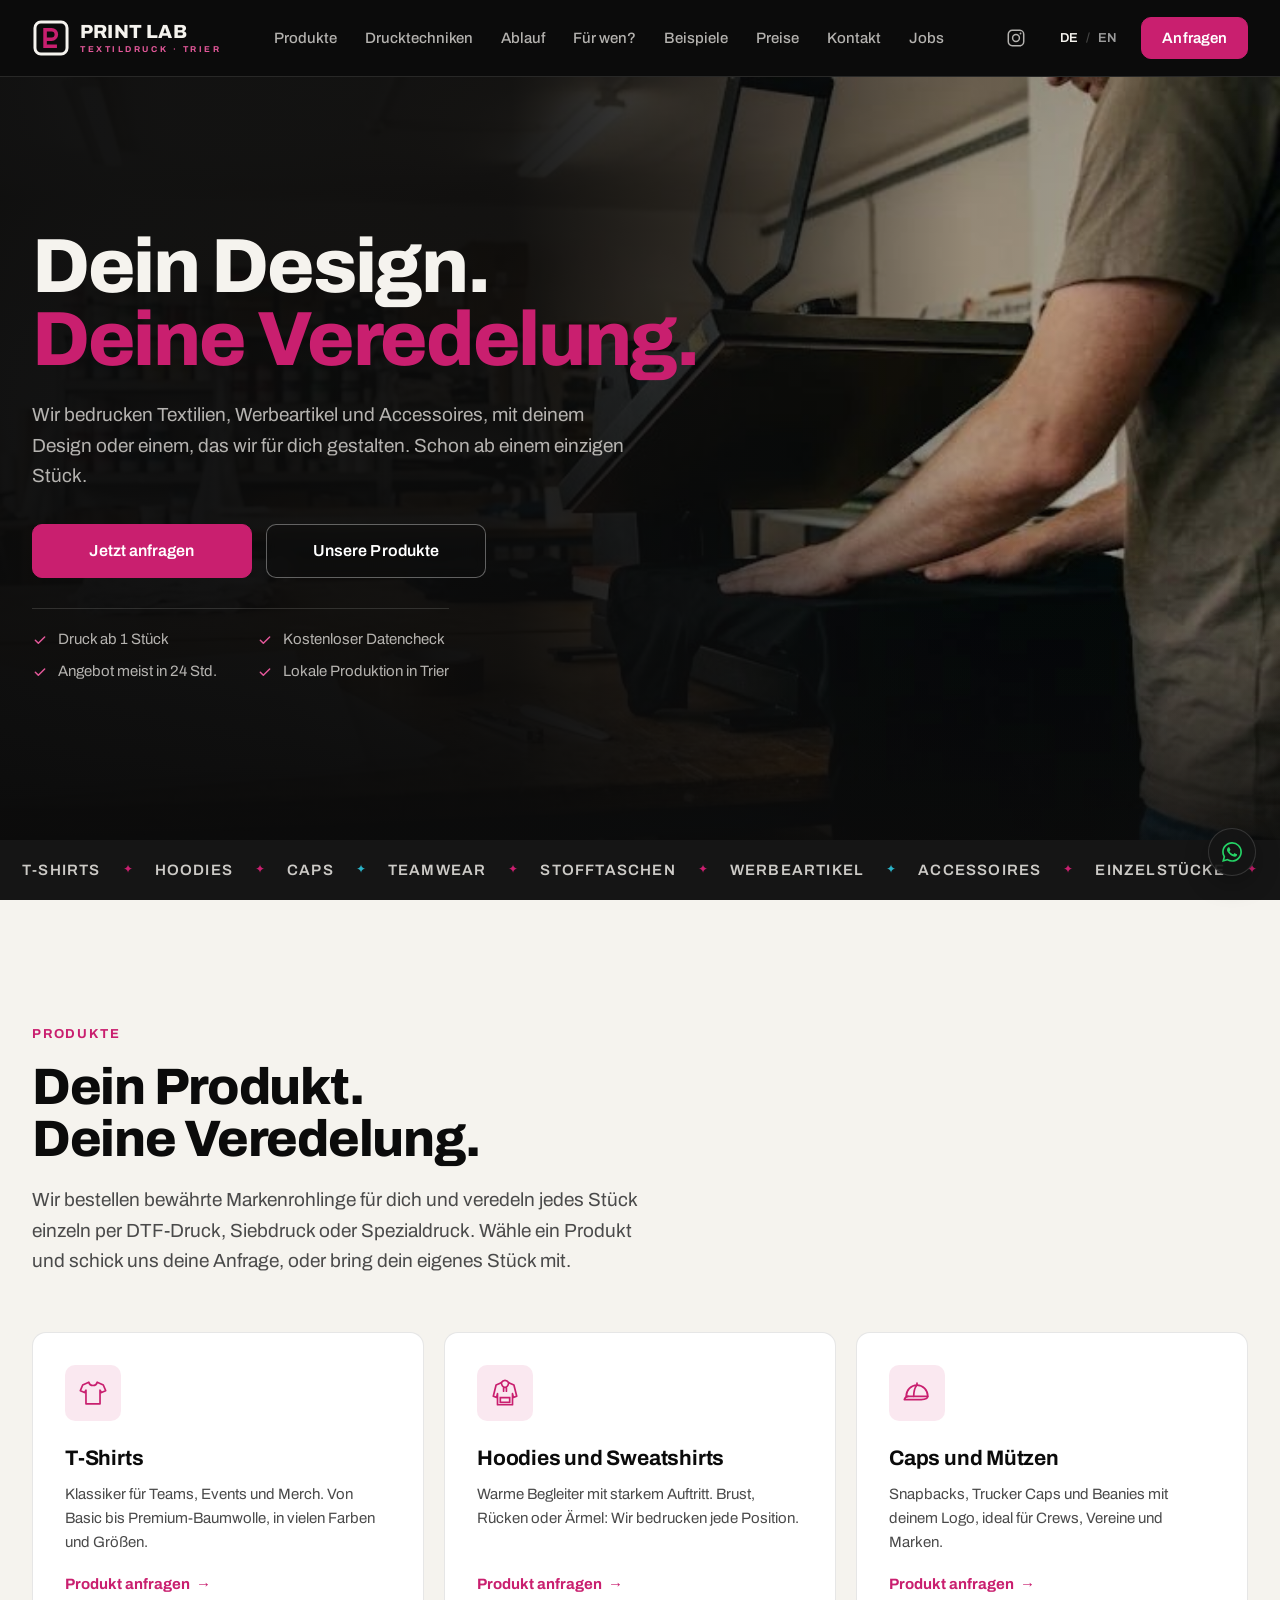
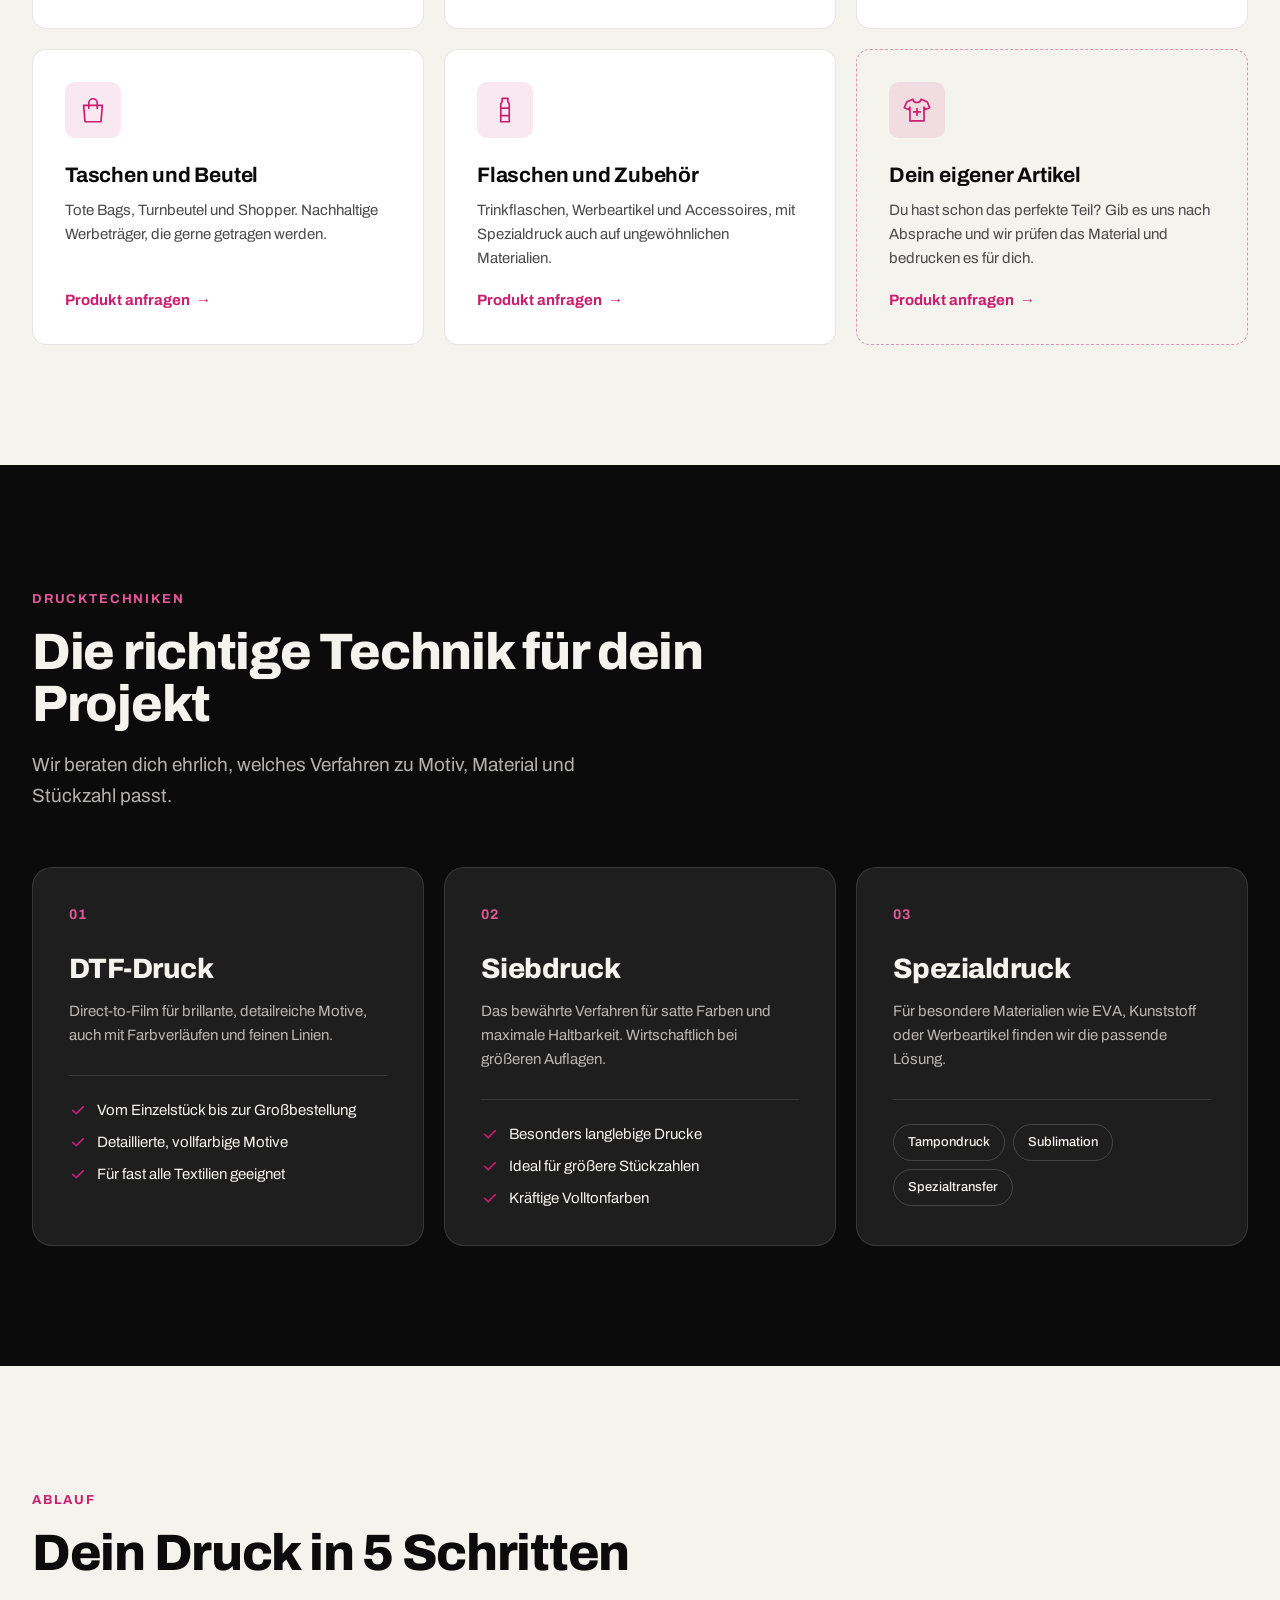
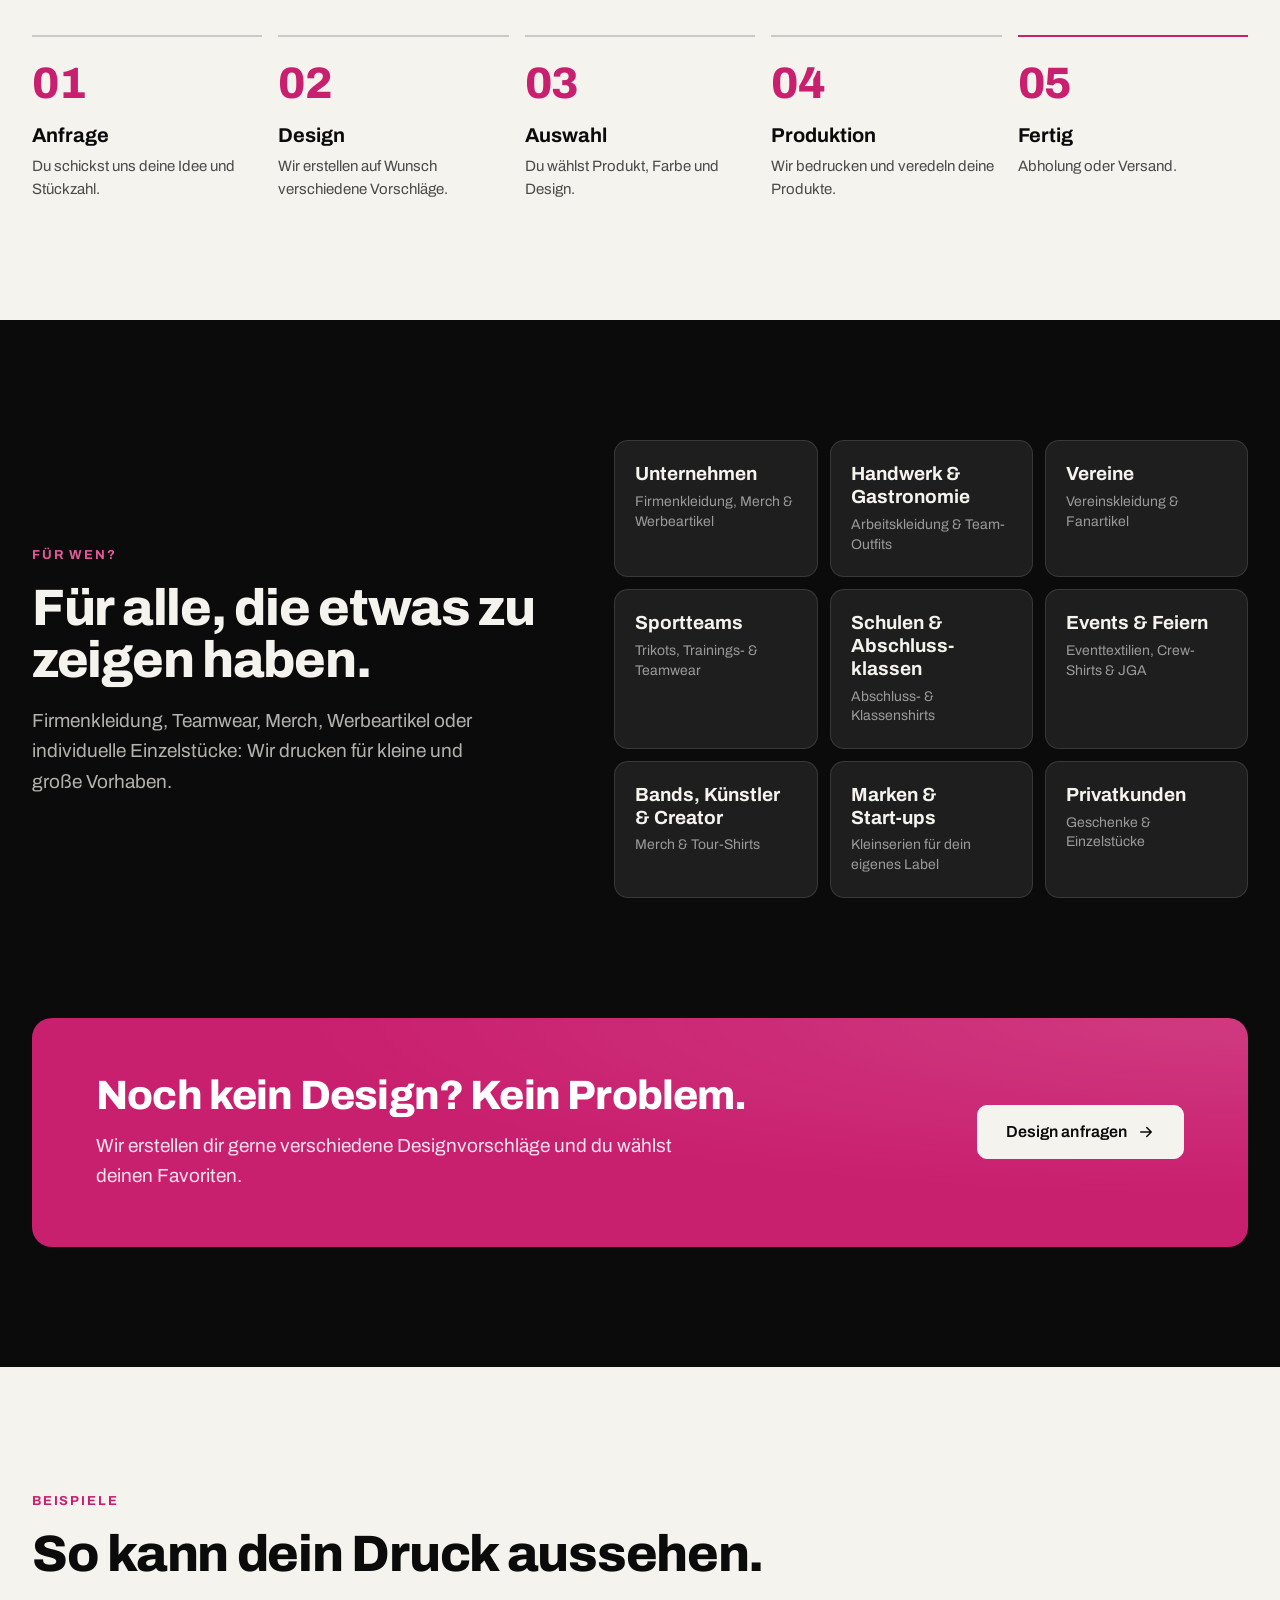
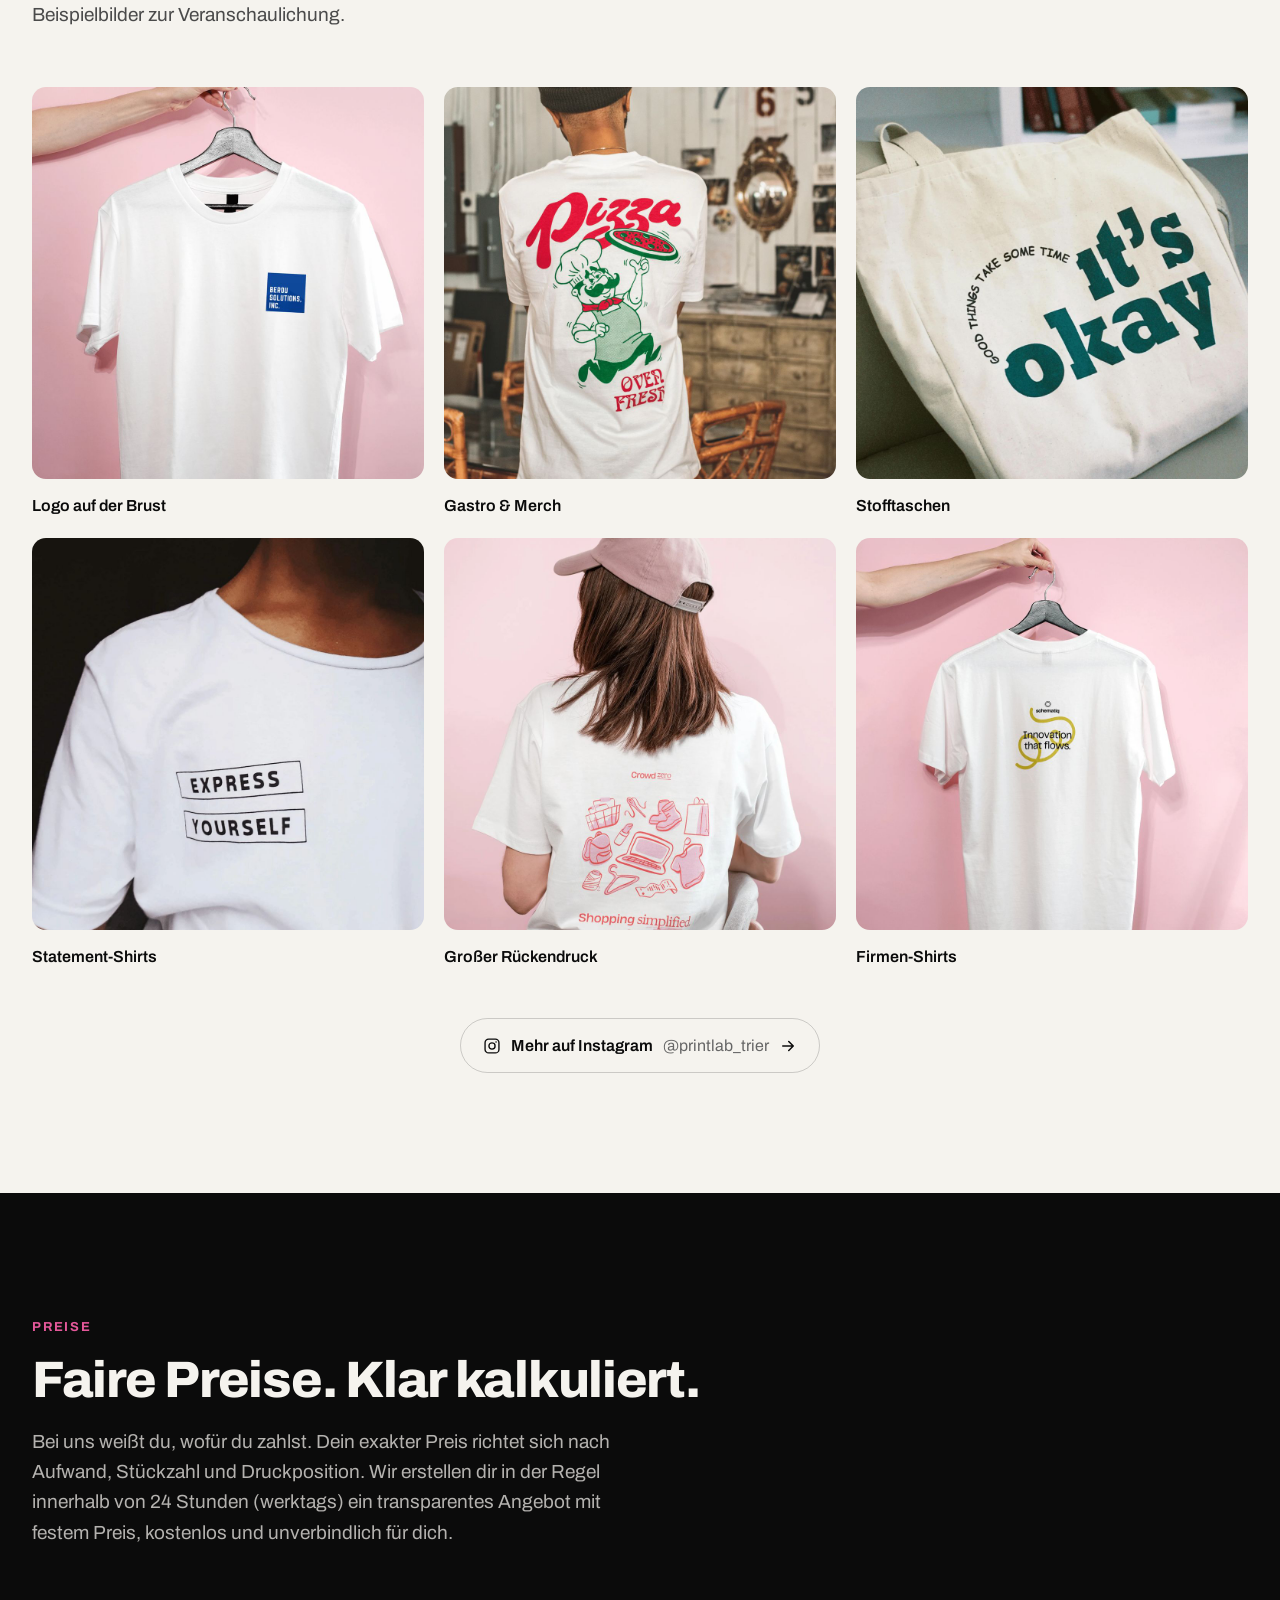
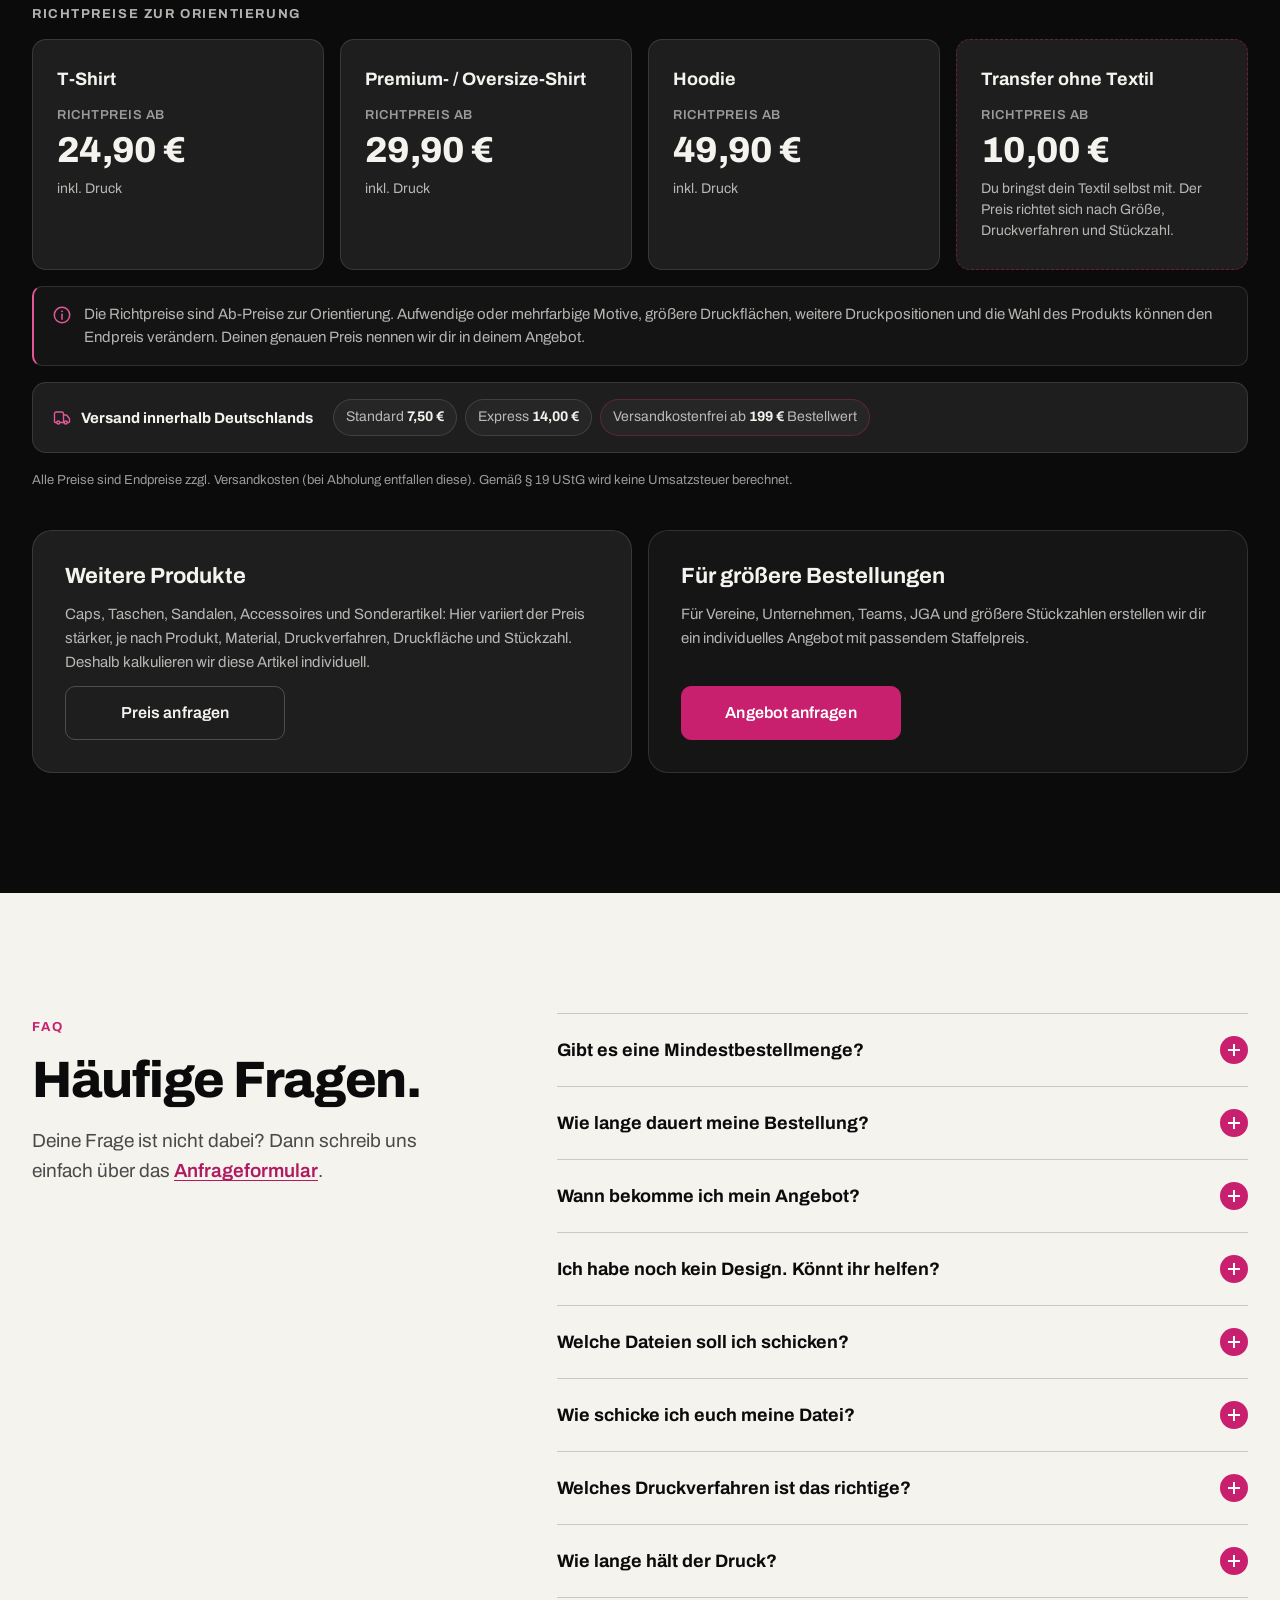
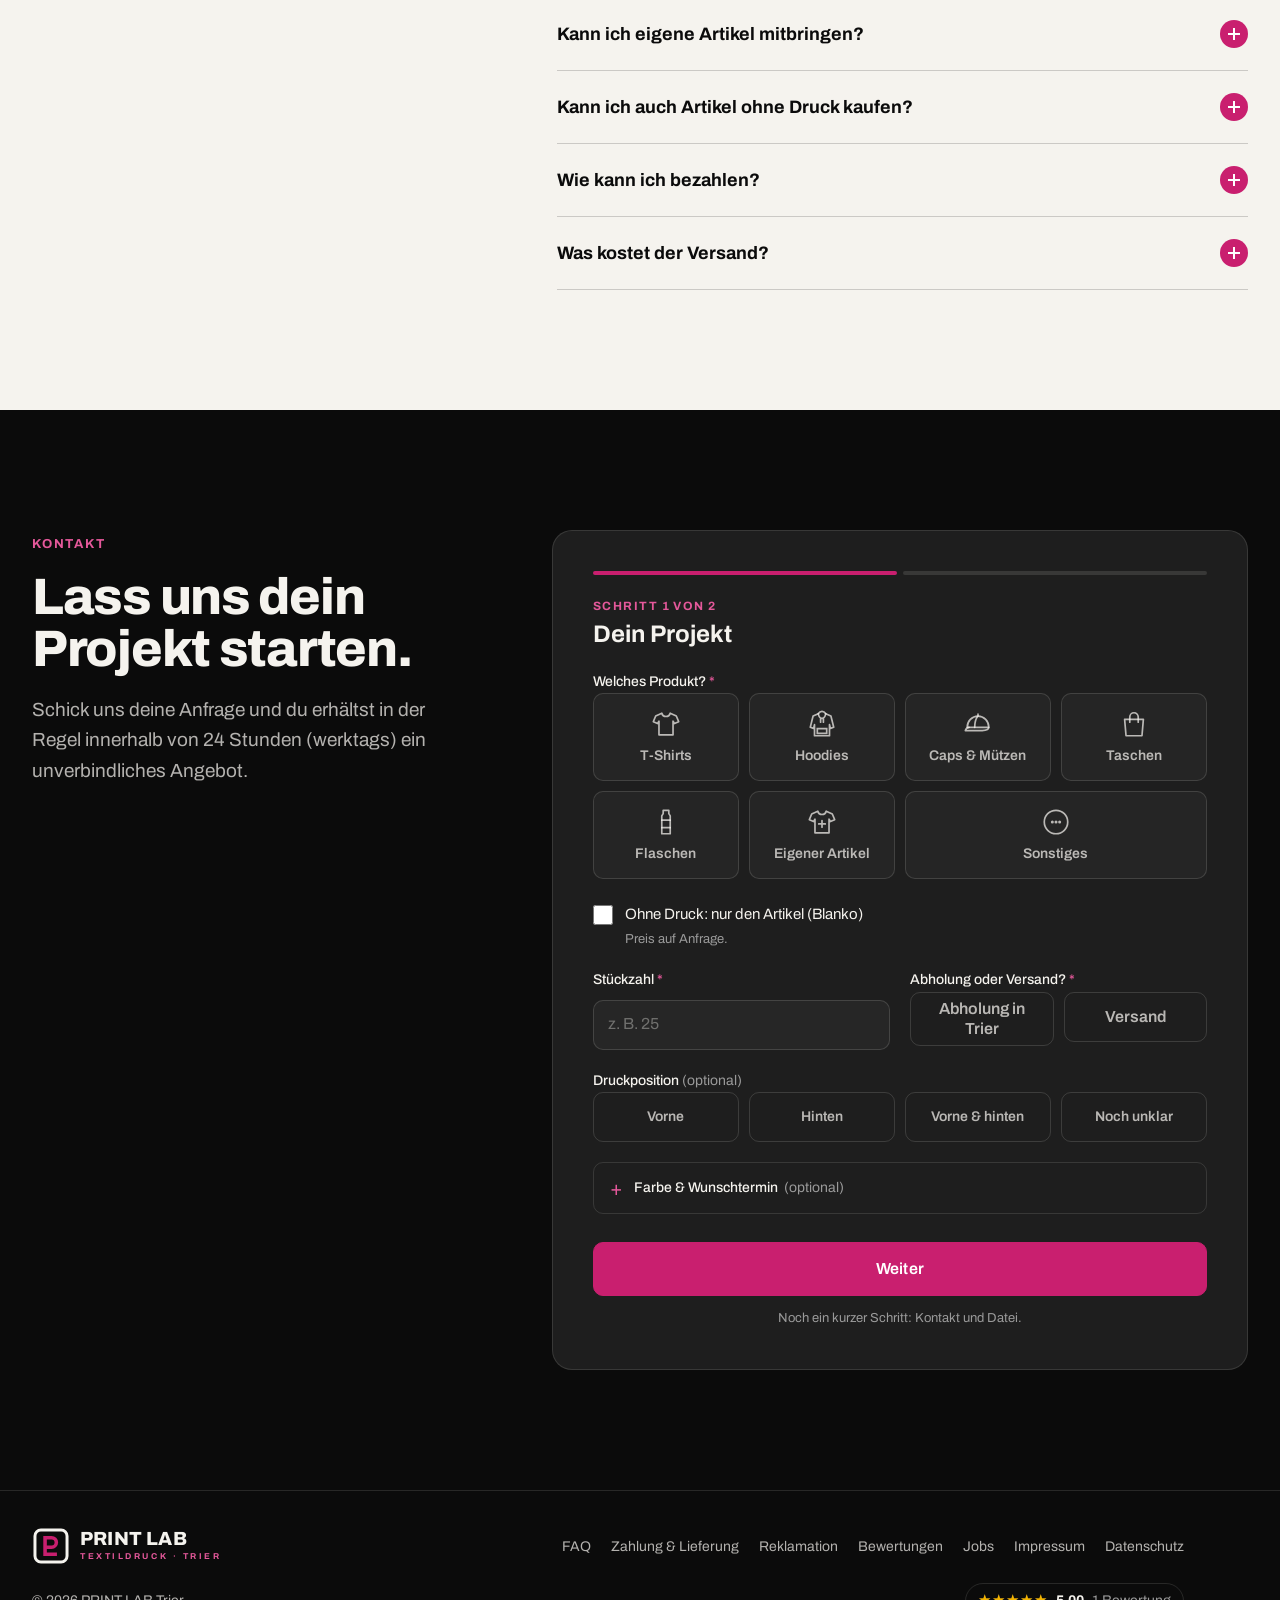
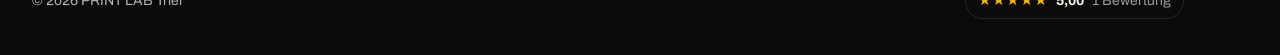
==== commit a86c8b44: "Hero: new heat-press photo, anchored right, stronger left-to-right overlay - New background assets/i" ====
--- a/index.html
+++ b/index.html
@@ -9,34 +9,34 @@
   <link rel="canonical" href="https://printlab-trier.de/">
 
   <!-- Marks JS as available before first paint (scroll-reveal only hides content then) -->
-  <script src="js/head.js?v=8c3c9090"></script>
+  <script src="js/head.js?v=5b7368d4"></script>
 
   <meta property="og:type" content="website">
   <meta property="og:title" content="PRINT LAB Trier: Dein Design. Deine Veredelung.">
   <meta property="og:description" content="Textildruck, Werbeartikel und Accessoires in Trier, ab 1 Stück, mit deinem Design oder einem, das wir für dich gestalten. Angebot in der Regel innerhalb von 24 Stunden.">
   <meta property="og:url" content="https://printlab-trier.de/">
   <meta property="og:site_name" content="PRINT LAB Trier">
-  <meta property="og:image" content="https://printlab-trier.de/assets/images/hero-workshop.jpg">
+  <meta property="og:image" content="https://printlab-trier.de/assets/images/hero-press.jpg">
   <meta property="og:image:width" content="1024">
-  <meta property="og:image:height" content="572">
+  <meta property="og:image:height" content="434">
   <meta property="og:image:alt" content="PRINT LAB Trier: Druck und Veredelung">
   <meta property="og:locale" content="de_DE">
   <meta name="twitter:card" content="summary_large_image">
 
-  <link rel="icon" href="/favicon.ico?v=8c3c9090" sizes="16x16 32x32 48x48">
-  <link rel="icon" href="/assets/icons/favicon-48.png?v=8c3c9090" type="image/png" sizes="48x48">
-  <link rel="icon" href="/assets/icons/favicon-96.png?v=8c3c9090" type="image/png" sizes="96x96">
-  <link rel="icon" href="/assets/icons/icon-192.png?v=8c3c9090" type="image/png" sizes="192x192">
-  <link rel="apple-touch-icon" href="/assets/icons/apple-touch-icon.png?v=8c3c9090" sizes="180x180">
-  <link rel="manifest" href="/site.webmanifest?v=8c3c9090">
+  <link rel="icon" href="/favicon.ico?v=5b7368d4" sizes="16x16 32x32 48x48">
+  <link rel="icon" href="/assets/icons/favicon-48.png?v=5b7368d4" type="image/png" sizes="48x48">
+  <link rel="icon" href="/assets/icons/favicon-96.png?v=5b7368d4" type="image/png" sizes="96x96">
+  <link rel="icon" href="/assets/icons/icon-192.png?v=5b7368d4" type="image/png" sizes="192x192">
+  <link rel="apple-touch-icon" href="/assets/icons/apple-touch-icon.png?v=5b7368d4" sizes="180x180">
+  <link rel="manifest" href="/site.webmanifest?v=5b7368d4">
 
   <link rel="preload" href="assets/fonts/archivo-latin.woff2" as="font" type="font/woff2" crossorigin>
 
-  <link rel="stylesheet" href="css/variables.css?v=8c3c9090">
-  <link rel="stylesheet" href="css/base.css?v=8c3c9090">
-  <link rel="stylesheet" href="css/layout.css?v=8c3c9090">
-  <link rel="stylesheet" href="css/components.css?v=8c3c9090">
-  <link rel="stylesheet" href="css/responsive.css?v=8c3c9090">
+  <link rel="stylesheet" href="css/variables.css?v=5b7368d4">
+  <link rel="stylesheet" href="css/base.css?v=5b7368d4">
+  <link rel="stylesheet" href="css/layout.css?v=5b7368d4">
+  <link rel="stylesheet" href="css/components.css?v=5b7368d4">
+  <link rel="stylesheet" href="css/responsive.css?v=5b7368d4">
 
   <script type="application/ld+json">
   {
@@ -46,7 +46,7 @@
     "description": "Individueller Druck auf Textilien, Werbeartikeln und Accessoires ab 1 Stück: DTF-Druck, Siebdruck und Spezialdruck.",
     "url": "https://printlab-trier.de/",
     "logo": "https://printlab-trier.de/assets/images/logo/printlab-logo-on-light.png",
-    "image": "https://printlab-trier.de/assets/images/hero-workshop.jpg",
+    "image": "https://printlab-trier.de/assets/images/hero-press.jpg",
     "telephone": "+49 159 01378917",
     "email": "info@printlab-trier.de",
     "address": {
@@ -977,7 +977,7 @@
     </svg>
   </a>
 
-  <script src="js/main.js?v=8c3c9090" defer></script>
-  <script src="js/footer-rating.js?v=8c3c9090" defer></script>
+  <script src="js/main.js?v=5b7368d4" defer></script>
+  <script src="js/footer-rating.js?v=5b7368d4" defer></script>
 </body>
 </html>
--- a/css/layout.css
+++ b/css/layout.css
@@ -77,15 +77,16 @@
   /* Layer order (top → bottom):
      1. directional overlay: strongest behind the text column
      2. bottom fade into the marquee
-     3. workshop photo (drop a real photo at assets/images/hero-workshop.jpg)
+     3. photo: heat press and worker on the right, a bright window on the
+        far left (assets/images/hero-press.jpg, anchored right)
      4. fallback studio lighting if the photo is missing */
   background-image:
-    linear-gradient(90deg, rgba(11, 11, 11, 0.94) 0%, rgba(11, 11, 11, 0.82) 38%, rgba(11, 11, 11, 0.42) 68%, rgba(11, 11, 11, 0.30) 100%),
+    linear-gradient(90deg, rgba(11, 11, 11, 0.97) 0%, rgba(11, 11, 11, 0.94) 40%, rgba(11, 11, 11, 0.74) 56%, rgba(11, 11, 11, 0.24) 76%, rgba(11, 11, 11, 0.10) 100%),
     linear-gradient(180deg, rgba(11, 11, 11, 0) 60%, rgba(11, 11, 11, 0.85) 100%),
-    url("../assets/images/hero-workshop.jpg"),
+    url("../assets/images/hero-press.jpg"),
     radial-gradient(ellipse at 78% 40%, #3A2A31 0%, #1A1517 45%, var(--color-black) 80%);
   background-size: cover, cover, cover, cover;
-  background-position: center, center, center right, center;
+  background-position: center, center, right center, center;
   background-repeat: no-repeat;
 }
 
--- a/css/responsive.css
+++ b/css/responsive.css
@@ -102,10 +102,16 @@
     font-size: 14px;
   }
 
-  /* Hero */
+  /* Hero: the text runs almost the full width, so the overlay stays
+     strong further to the right; the press stays visible at the edge */
   .hero {
     --hero-pad-t: 88px;
     --hero-pad-b: 80px;
+    background-image:
+      linear-gradient(90deg, rgba(11, 11, 11, 0.96) 0%, rgba(11, 11, 11, 0.93) 60%, rgba(11, 11, 11, 0.66) 82%, rgba(11, 11, 11, 0.42) 100%),
+      linear-gradient(180deg, rgba(11, 11, 11, 0) 60%, rgba(11, 11, 11, 0.85) 100%),
+      url("../assets/images/hero-press.jpg"),
+      radial-gradient(ellipse at 78% 40%, #3A2A31 0%, #1A1517 45%, var(--color-black) 80%);
   }
 
   .hero__inner {
@@ -382,10 +388,10 @@
     --hero-pad-b: 44px;
     background-image:
       linear-gradient(180deg, rgba(11, 11, 11, 0.78) 0%, rgba(11, 11, 11, 0.88) 55%, rgba(11, 11, 11, 0.96) 100%),
-      url("../assets/images/hero-workshop.jpg"),
+      url("../assets/images/hero-press.jpg"),
       radial-gradient(ellipse at 80% 10%, #3A2A31 0%, #1A1517 45%, var(--color-black) 80%);
     background-size: cover, cover, cover;
-    background-position: center, 70% center, center;
+    background-position: center, 82% center, center;
   }
 
   .hero__inner {
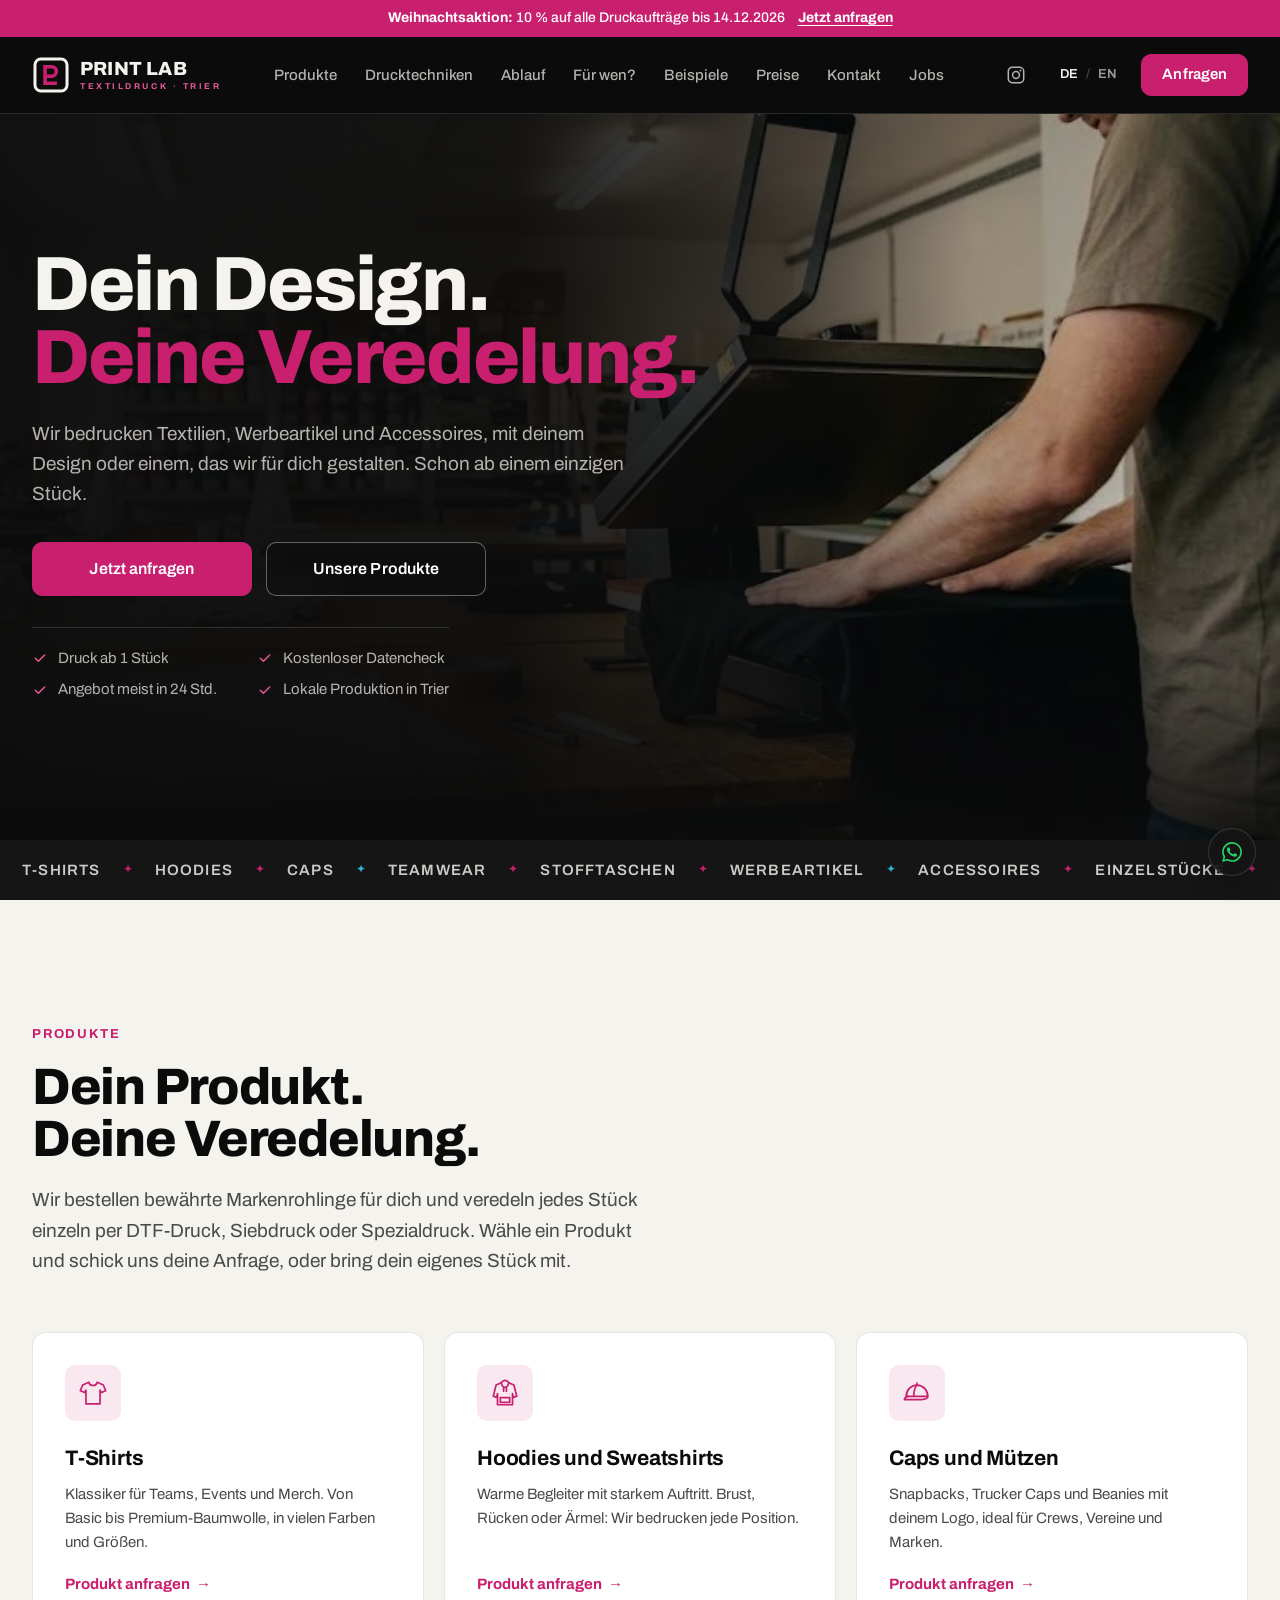
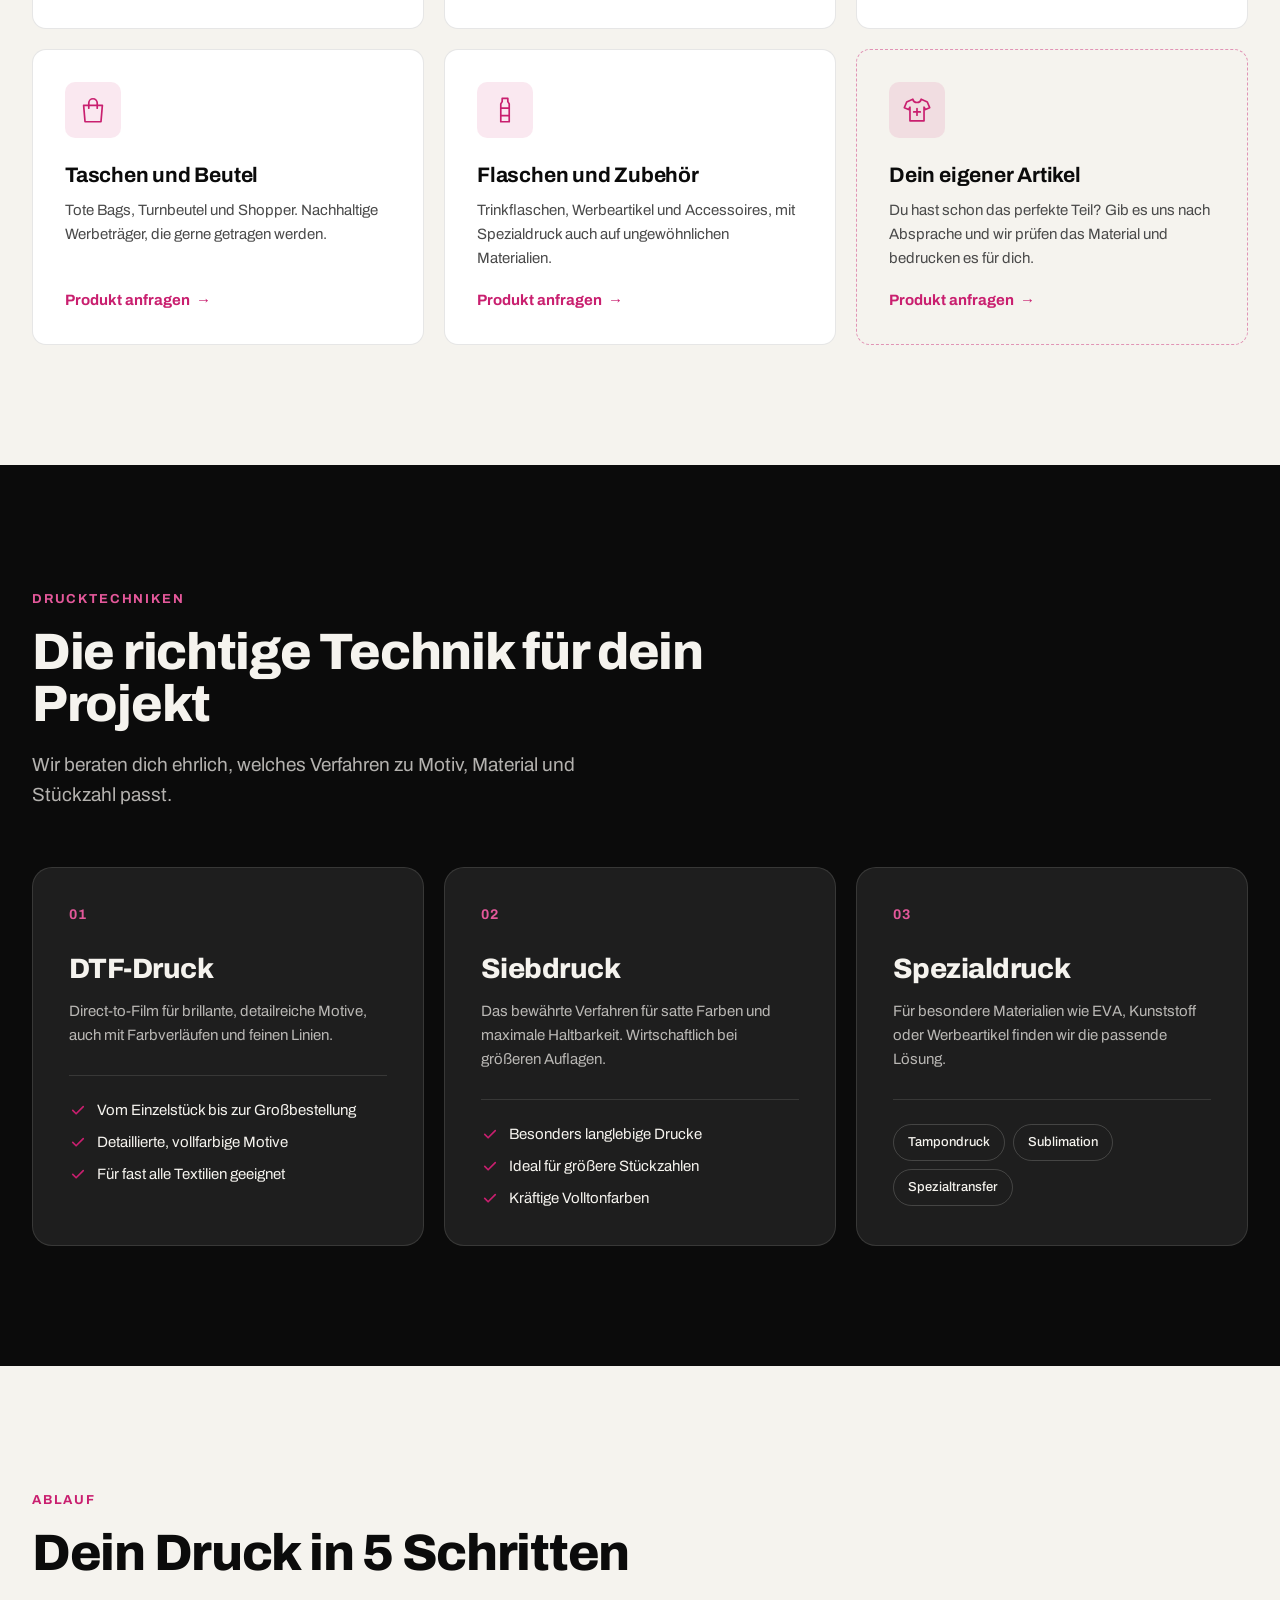
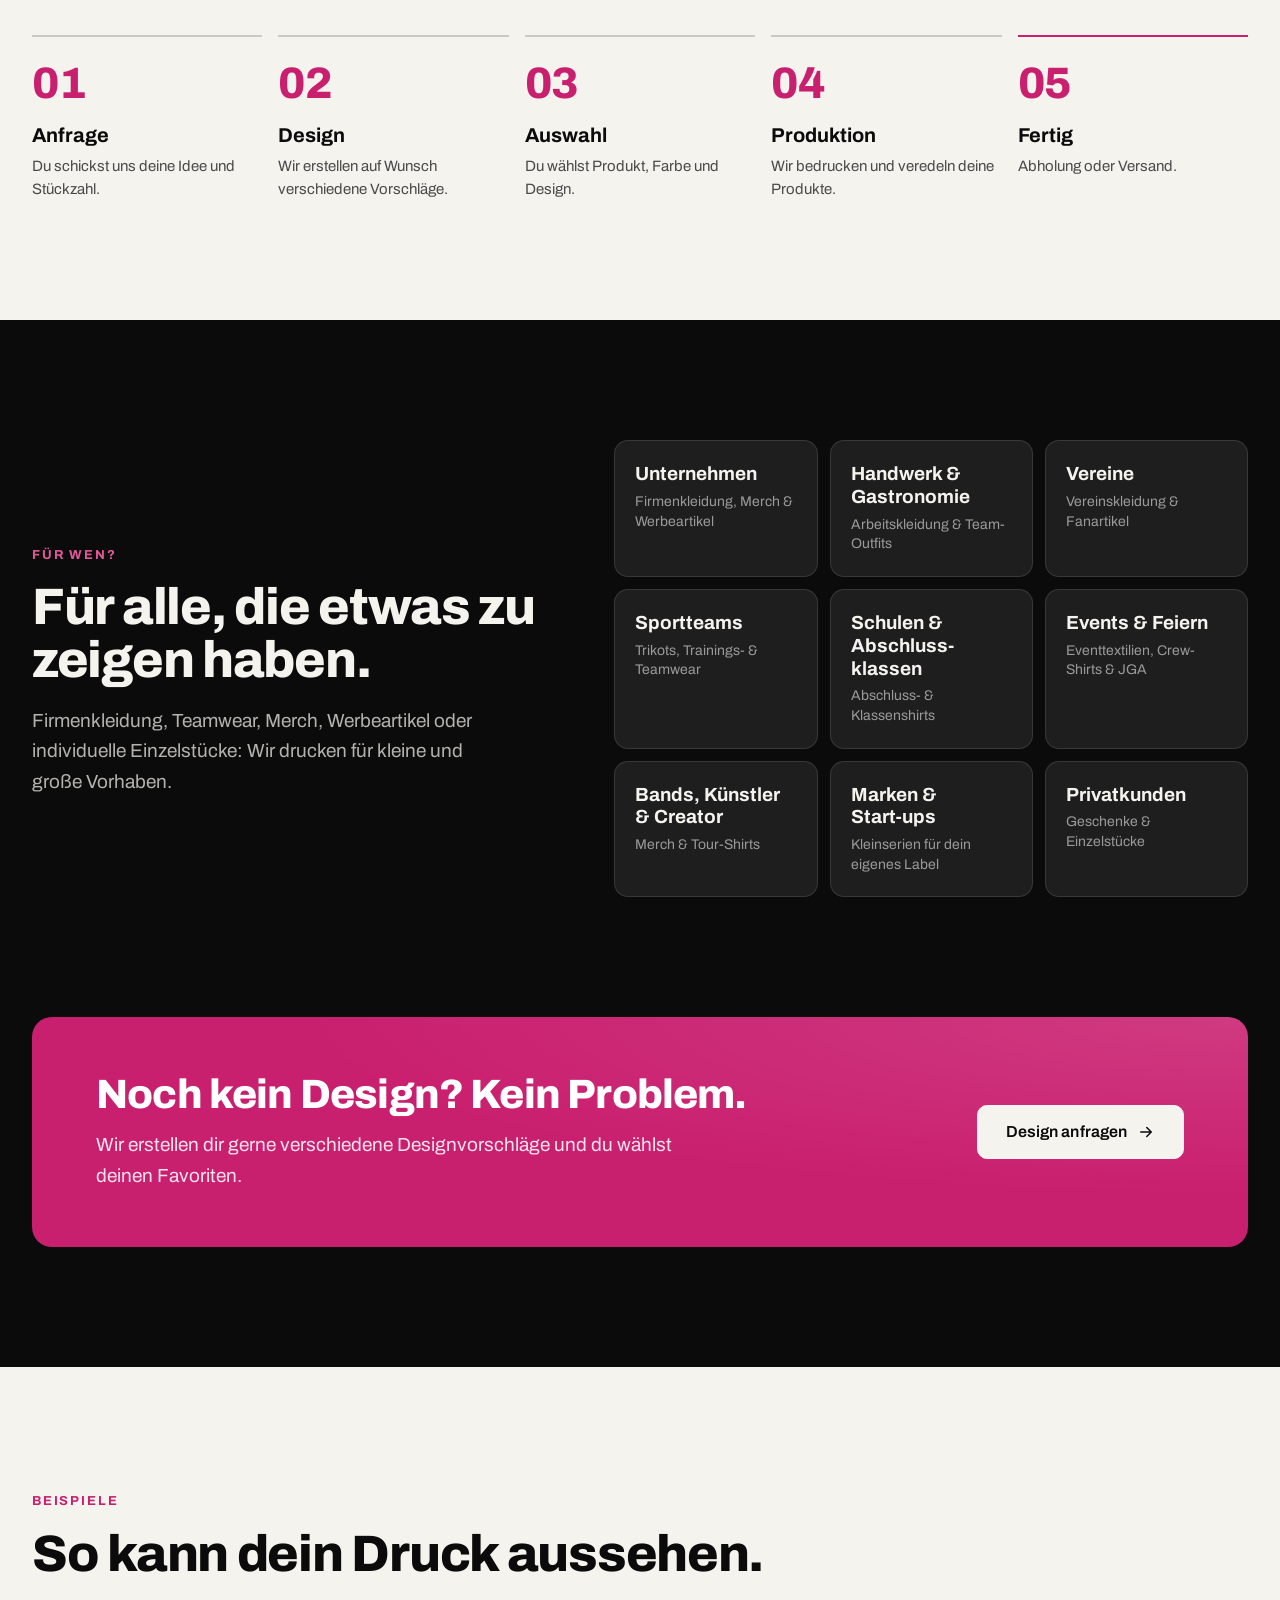
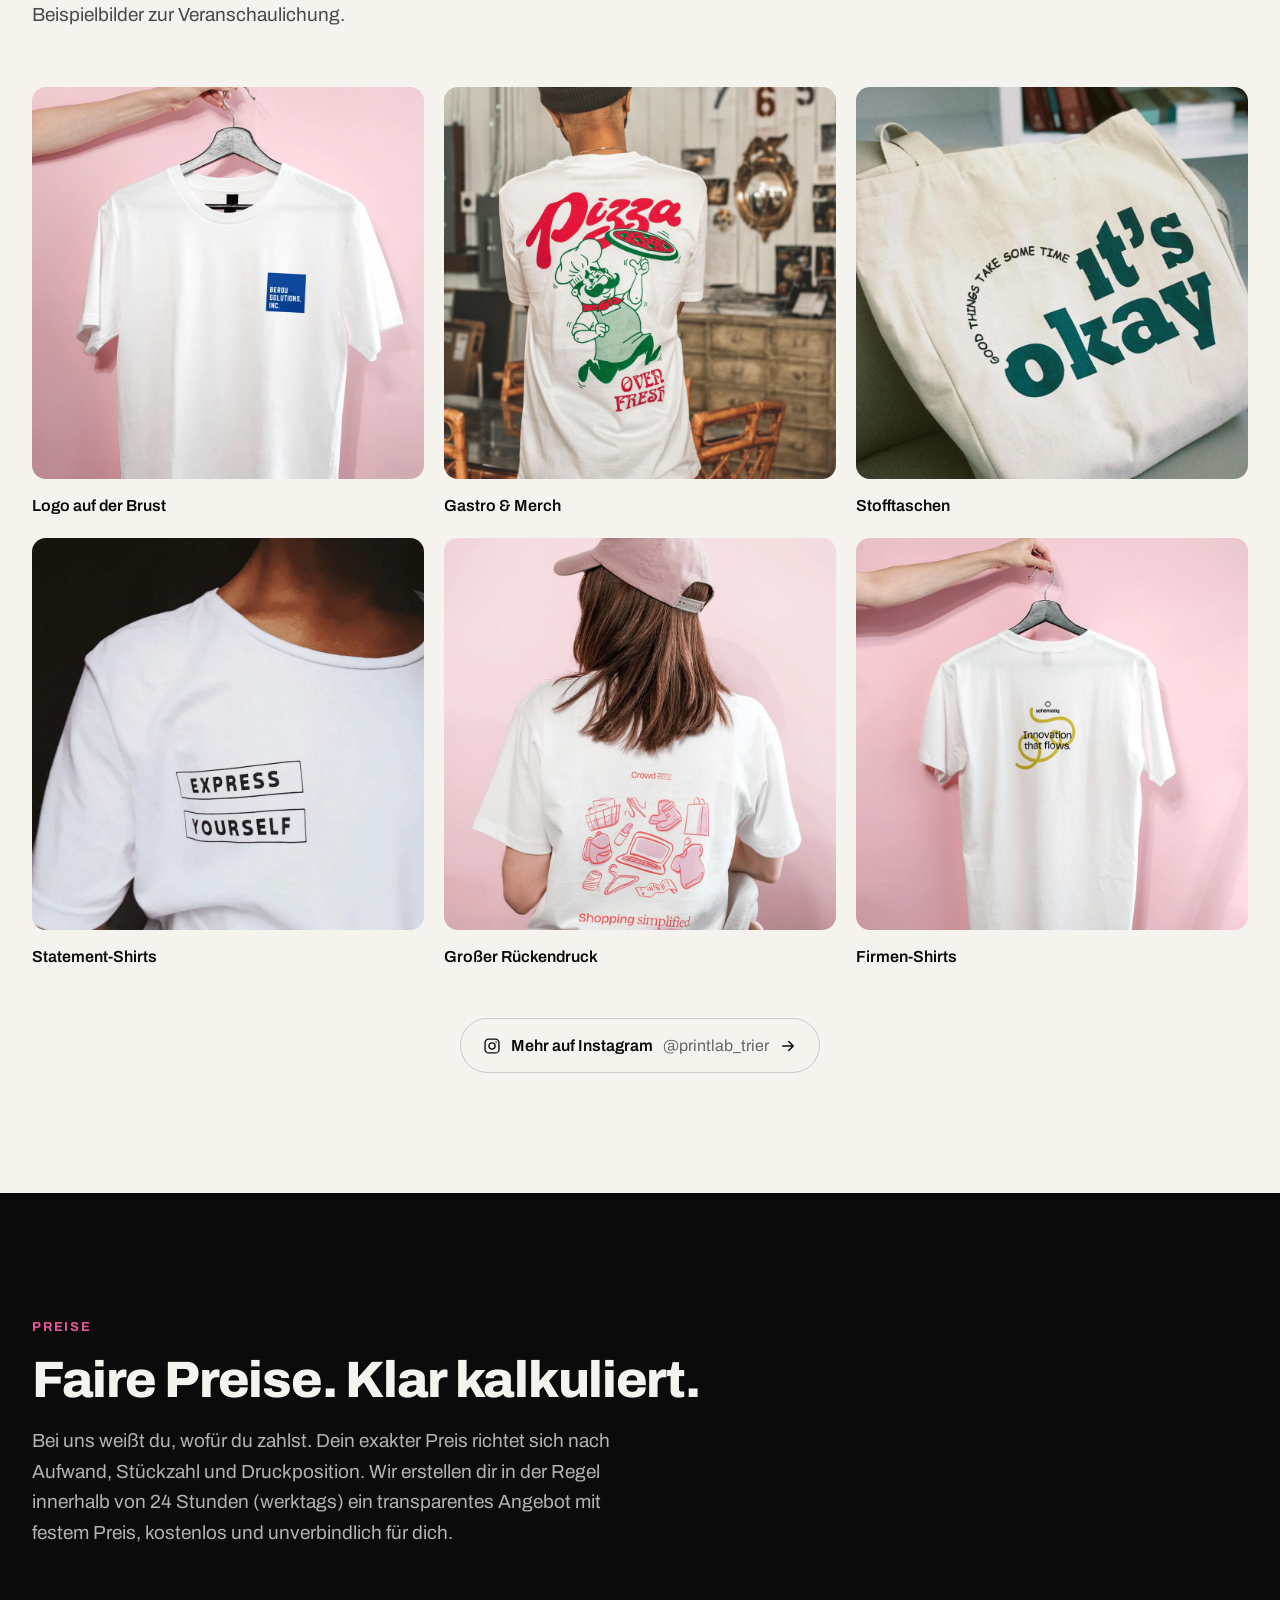
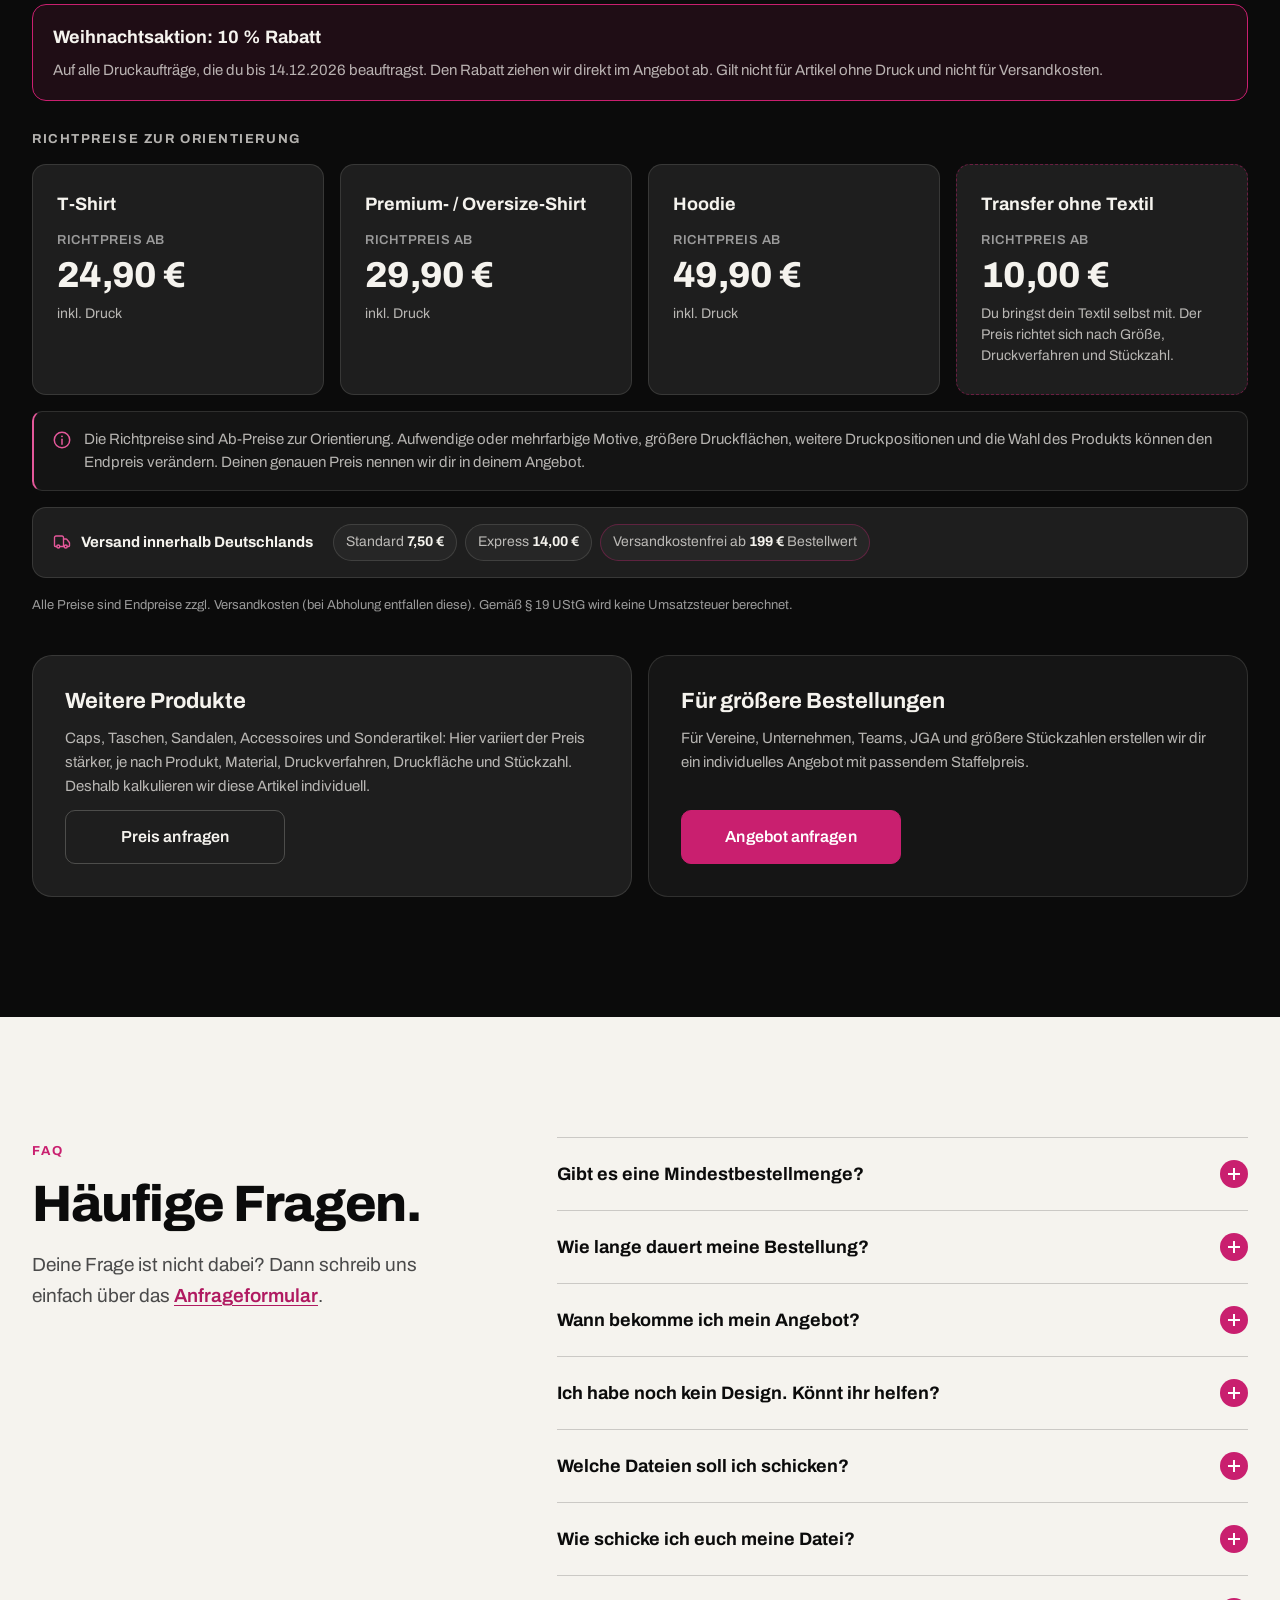
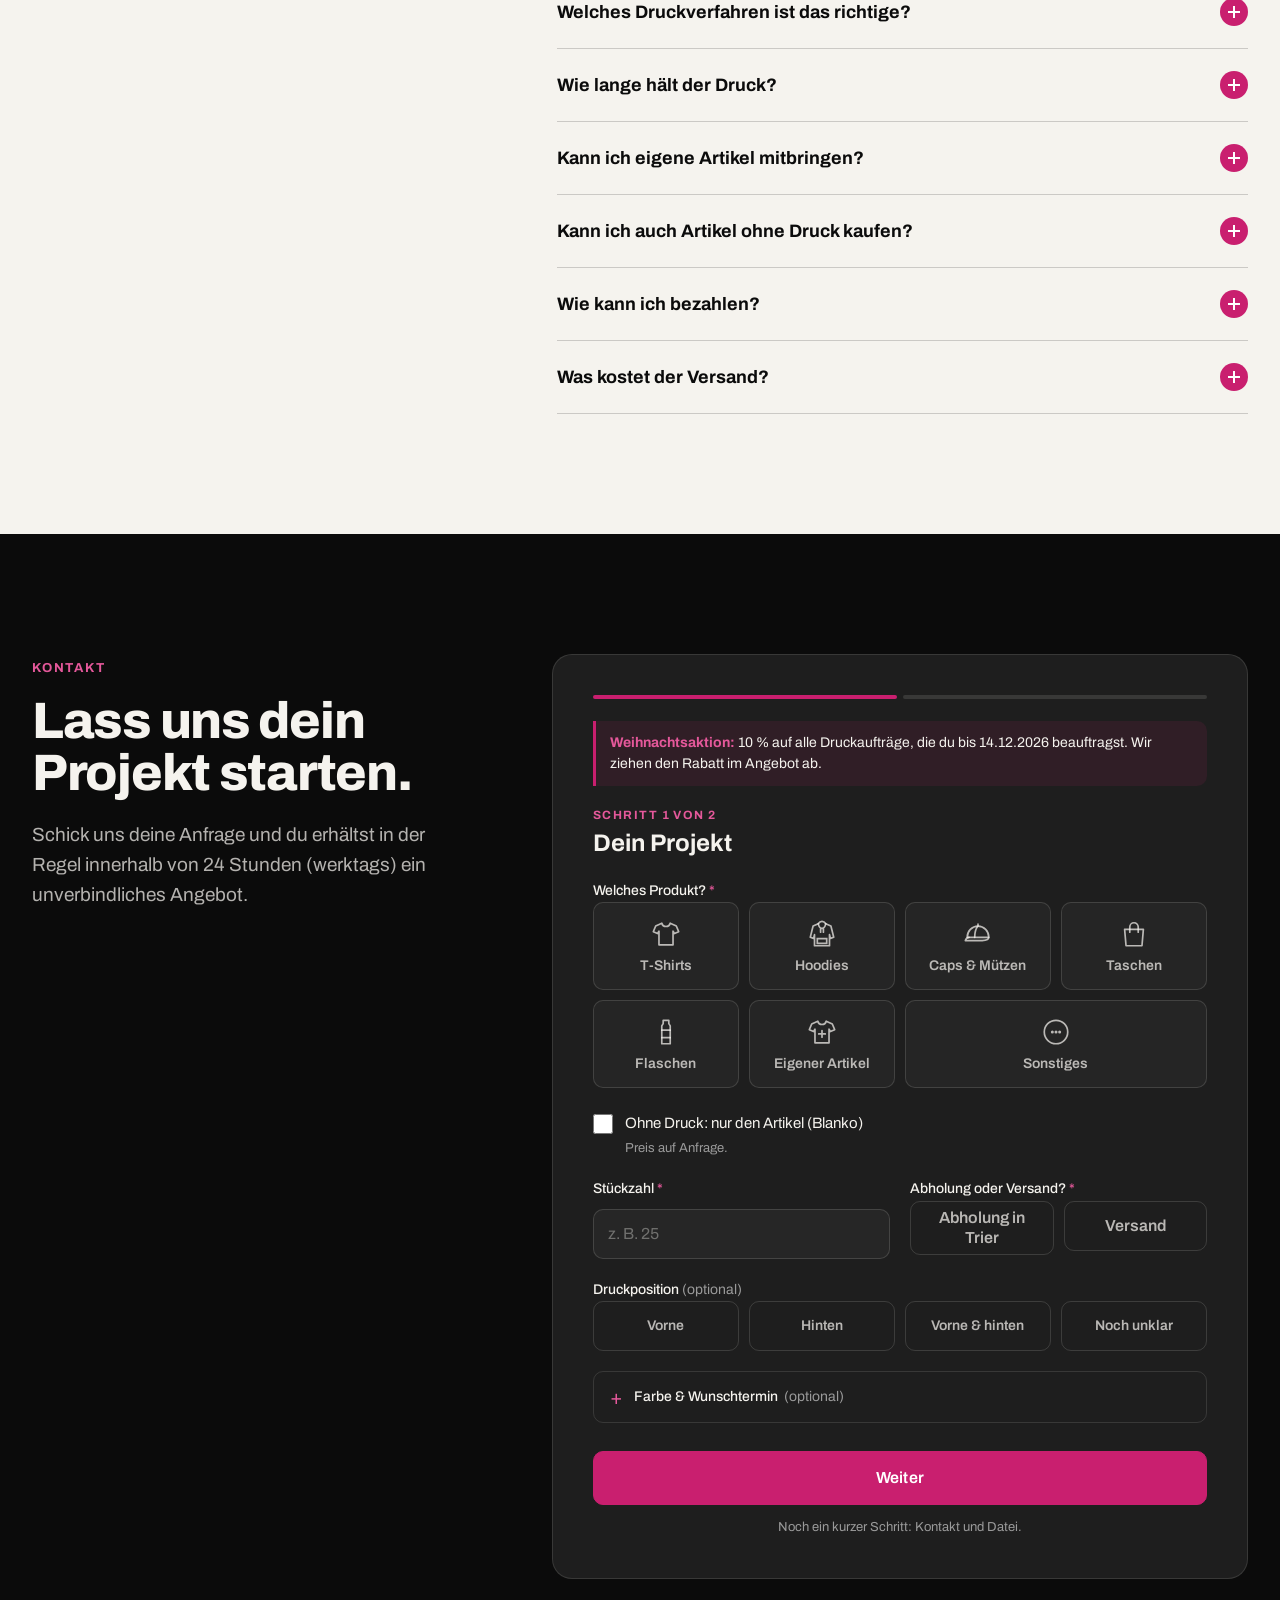
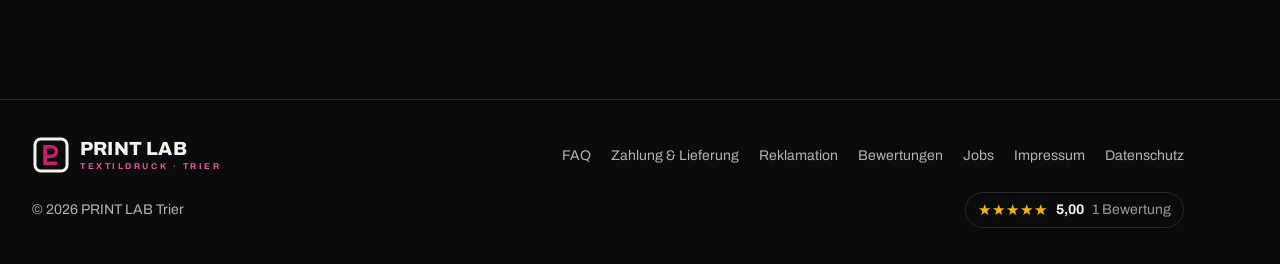
==== commit 6fd997fa: "Christmas campaign: 10 % on print orders placed 14.11.-14.12.2026, announced from now - head.js sets" ====
--- a/index.html
+++ b/index.html
@@ -9,7 +9,7 @@
   <link rel="canonical" href="https://printlab-trier.de/">
 
   <!-- Marks JS as available before first paint (scroll-reveal only hides content then) -->
-  <script src="js/head.js?v=5b7368d4"></script>
+  <script src="js/head.js?v=1ced30b5"></script>
 
   <meta property="og:type" content="website">
   <meta property="og:title" content="PRINT LAB Trier: Dein Design. Deine Veredelung.">
@@ -23,20 +23,20 @@
   <meta property="og:locale" content="de_DE">
   <meta name="twitter:card" content="summary_large_image">
 
-  <link rel="icon" href="/favicon.ico?v=5b7368d4" sizes="16x16 32x32 48x48">
-  <link rel="icon" href="/assets/icons/favicon-48.png?v=5b7368d4" type="image/png" sizes="48x48">
-  <link rel="icon" href="/assets/icons/favicon-96.png?v=5b7368d4" type="image/png" sizes="96x96">
-  <link rel="icon" href="/assets/icons/icon-192.png?v=5b7368d4" type="image/png" sizes="192x192">
-  <link rel="apple-touch-icon" href="/assets/icons/apple-touch-icon.png?v=5b7368d4" sizes="180x180">
-  <link rel="manifest" href="/site.webmanifest?v=5b7368d4">
+  <link rel="icon" href="/favicon.ico?v=1ced30b5" sizes="16x16 32x32 48x48">
+  <link rel="icon" href="/assets/icons/favicon-48.png?v=1ced30b5" type="image/png" sizes="48x48">
+  <link rel="icon" href="/assets/icons/favicon-96.png?v=1ced30b5" type="image/png" sizes="96x96">
+  <link rel="icon" href="/assets/icons/icon-192.png?v=1ced30b5" type="image/png" sizes="192x192">
+  <link rel="apple-touch-icon" href="/assets/icons/apple-touch-icon.png?v=1ced30b5" sizes="180x180">
+  <link rel="manifest" href="/site.webmanifest?v=1ced30b5">
 
   <link rel="preload" href="assets/fonts/archivo-latin.woff2" as="font" type="font/woff2" crossorigin>
 
-  <link rel="stylesheet" href="css/variables.css?v=5b7368d4">
-  <link rel="stylesheet" href="css/base.css?v=5b7368d4">
-  <link rel="stylesheet" href="css/layout.css?v=5b7368d4">
-  <link rel="stylesheet" href="css/components.css?v=5b7368d4">
-  <link rel="stylesheet" href="css/responsive.css?v=5b7368d4">
+  <link rel="stylesheet" href="css/variables.css?v=1ced30b5">
+  <link rel="stylesheet" href="css/base.css?v=1ced30b5">
+  <link rel="stylesheet" href="css/layout.css?v=1ced30b5">
+  <link rel="stylesheet" href="css/components.css?v=1ced30b5">
+  <link rel="stylesheet" href="css/responsive.css?v=1ced30b5">
 
   <script type="application/ld+json">
   {
@@ -167,6 +167,15 @@
 </head>
 <body>
   <a class="skip-link" href="#main" data-i18n="skip">Zum Inhalt springen</a>
+  <!-- Christmas campaign: shown only through html.promo-soon / html.promo-now (js/head.js) -->
+  <div class="promo-bar">
+    <p class="promo-bar__text">
+      <strong data-i18n="promo.label">Weihnachtsaktion:</strong>
+      <span class="promo-soon-only"><span class="promo-long" data-i18n="promo.soon">10 % auf alle Druckaufträge vom 14.11. bis 14.12.2026</span><span class="promo-short" data-i18n="promo.soonShort">10 % ab 14.11.</span></span>
+      <span class="promo-now-only"><span class="promo-long" data-i18n="promo.now">10 % auf alle Druckaufträge bis 14.12.2026</span><span class="promo-short" data-i18n="promo.nowShort">10 % bis 14.12.</span></span>
+      <a class="promo-bar__link" href="/#contact" data-i18n="promo.cta">Jetzt anfragen</a>
+    </p>
+  </div>
 
   <!-- SVG sprite: icons referenced via <use href="#icon-..."> -->
   <svg class="visually-hidden" aria-hidden="true" focusable="false">
@@ -593,6 +602,10 @@
           <p class="section-head__intro reveal-on-scroll delay-100" data-i18n="prices.intro">Bei uns weißt du, wofür du zahlst. Dein exakter Preis richtet sich nach Aufwand, Stückzahl und Druckposition. Wir erstellen dir in der Regel innerhalb von 24 Stunden (werktags) ein transparentes Angebot mit festem Preis, kostenlos und unverbindlich für dich.</p>
         </header>
 
+        <div class="promo-note promo-note--prices">
+          <p class="promo-note__title" data-i18n="promo.title">Weihnachtsaktion: 10 % Rabatt</p>
+          <p class="promo-note__text"><span class="promo-soon-only" data-i18n="promo.pricesSoon">Auf alle Druckaufträge, die du vom 14.11. bis 14.12.2026 beauftragst. Frag schon jetzt an, den Rabatt ziehen wir direkt im Angebot ab.</span><span class="promo-now-only" data-i18n="promo.pricesNow">Auf alle Druckaufträge, die du bis 14.12.2026 beauftragst. Den Rabatt ziehen wir direkt im Angebot ab.</span> <span data-i18n="promo.terms">Gilt nicht für Artikel ohne Druck und nicht für Versandkosten.</span></p>
+        </div>
         <p class="price-label" data-i18n="prices.label">Richtpreise zur Orientierung</p>
         <ul class="price-grid" role="list">
           <li class="price-card reveal-on-scroll delay-100">
@@ -741,6 +754,8 @@
             <label for="f-website">Website</label>
             <input type="text" id="f-website" name="website" tabindex="-1" autocomplete="off">
           </div>
+
+          <p class="promo-note promo-note--form"><strong data-i18n="promo.label">Weihnachtsaktion:</strong> <span class="promo-soon-only" data-i18n="promo.formSoon">10 % auf alle Druckaufträge, die du vom 14.11. bis 14.12.2026 beauftragst.</span><span class="promo-now-only" data-i18n="promo.formNow">10 % auf alle Druckaufträge, die du bis 14.12.2026 beauftragst. Wir ziehen den Rabatt im Angebot ab.</span></p>
 
           <!-- ===== Step 1: Das Projekt ===== -->
           <div class="form-step" data-form-step="1">
@@ -977,7 +992,7 @@
     </svg>
   </a>
 
-  <script src="js/main.js?v=5b7368d4" defer></script>
-  <script src="js/footer-rating.js?v=5b7368d4" defer></script>
+  <script src="js/main.js?v=1ced30b5" defer></script>
+  <script src="js/footer-rating.js?v=1ced30b5" defer></script>
 </body>
 </html>
--- a/css/components.css
+++ b/css/components.css
@@ -3174,3 +3174,91 @@
 .notfound__btn {
   border-color: var(--color-line-strong);
 }
+
+/* ---------- Christmas campaign (Weihnachtsaktion) ----------
+   Hidden by default; js/head.js sets html.promo-soon (announcement) or
+   html.promo-now (running) by the date, before the first paint. */
+.promo-bar,
+.promo-note,
+.promo-soon-only,
+.promo-now-only,
+.promo-short {
+  display: none;
+}
+
+.promo-soon .promo-bar,
+.promo-now .promo-bar,
+.promo-soon .promo-note,
+.promo-now .promo-note {
+  display: block;
+}
+
+.promo-soon .promo-soon-only,
+.promo-now .promo-now-only {
+  display: inline;
+}
+
+.promo-bar {
+  padding: 9px var(--container-pad);
+  background-color: var(--color-magenta);
+  color: #FFFFFF;
+  text-align: center;
+}
+
+.promo-bar__text {
+  font-size: 14px;
+  font-weight: var(--fw-medium);
+  line-height: 1.35;
+}
+
+.promo-bar__text strong {
+  font-weight: var(--fw-bold);
+}
+
+.promo-bar__link {
+  margin-left: 10px;
+  color: #FFFFFF;
+  font-weight: var(--fw-bold);
+  text-decoration: underline;
+  text-underline-offset: 3px;
+  white-space: nowrap;
+}
+
+.promo-bar__link:hover {
+  text-decoration-thickness: 2px;
+}
+
+.promo-note--prices {
+  margin-bottom: 28px;
+  padding: 18px 20px;
+  border: 1px solid var(--color-magenta);
+  border-radius: var(--radius-md);
+  background-color: var(--color-magenta-soft);
+}
+
+.promo-note__title {
+  color: var(--color-offwhite);
+  font-size: 18px;
+  font-weight: var(--fw-bold);
+}
+
+.promo-note__text {
+  margin-top: 6px;
+  color: var(--color-text-on-dark-soft);
+  font-size: 15px;
+}
+
+.promo-note--form {
+  margin-bottom: 20px;
+  padding: 12px 14px;
+  border-left: 3px solid var(--color-magenta);
+  border-radius: 0 var(--radius-sm) var(--radius-sm) 0;
+  background-color: var(--color-magenta-soft);
+  color: var(--color-offwhite);
+  font-size: 14px;
+  line-height: 1.45;
+}
+
+.promo-note--form strong {
+  color: var(--color-magenta-on-dark);
+}
--- a/css/responsive.css
+++ b/css/responsive.css
@@ -380,6 +380,24 @@
 
   .mobile-menu__link.is-active {
     color: var(--color-magenta-on-dark);
+  }
+
+  /* ---- Christmas campaign banner: short text ---- */
+  .promo-bar {
+    padding-block: 8px;
+  }
+
+  .promo-bar__text {
+    font-size: 13px;
+  }
+
+  .promo-long {
+    display: none;
+  }
+
+  .promo-soon .promo-short,
+  .promo-now .promo-short {
+    display: inline;
   }
 
   /* ---- Hero ---- */
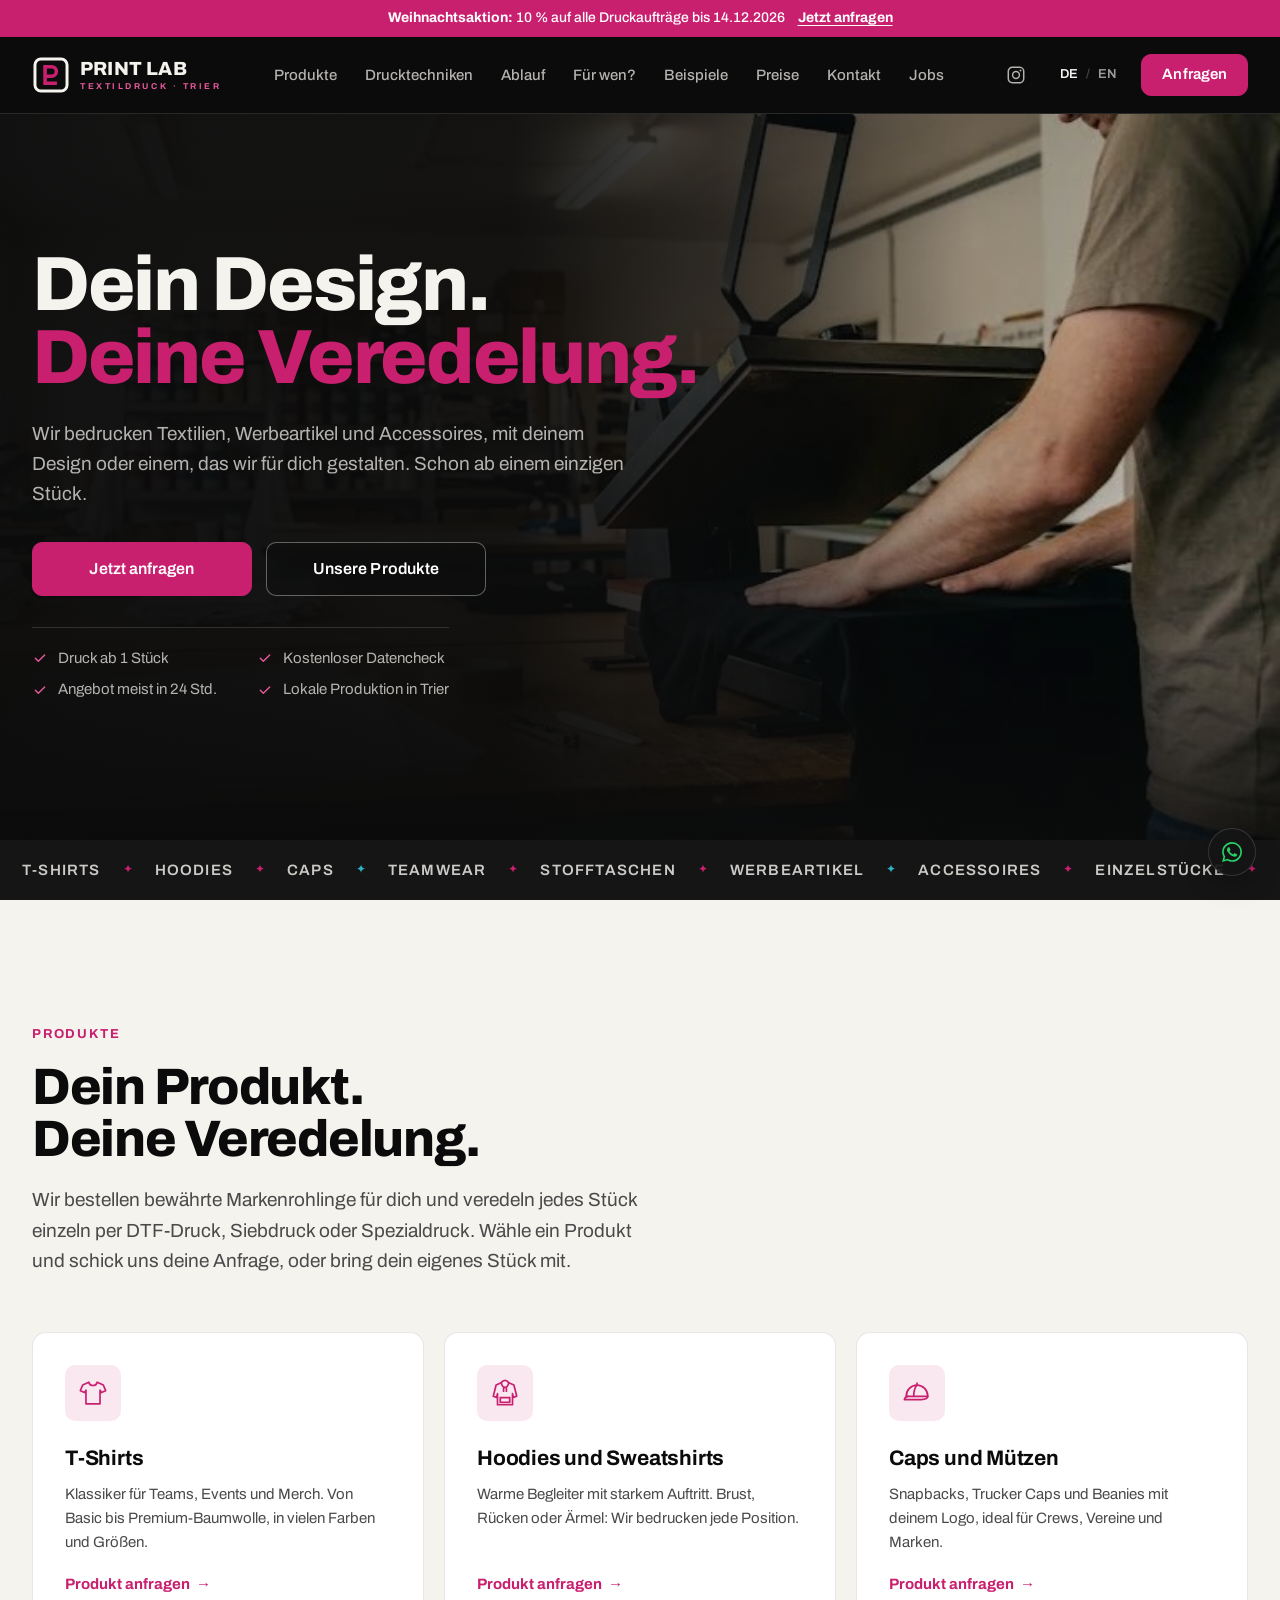
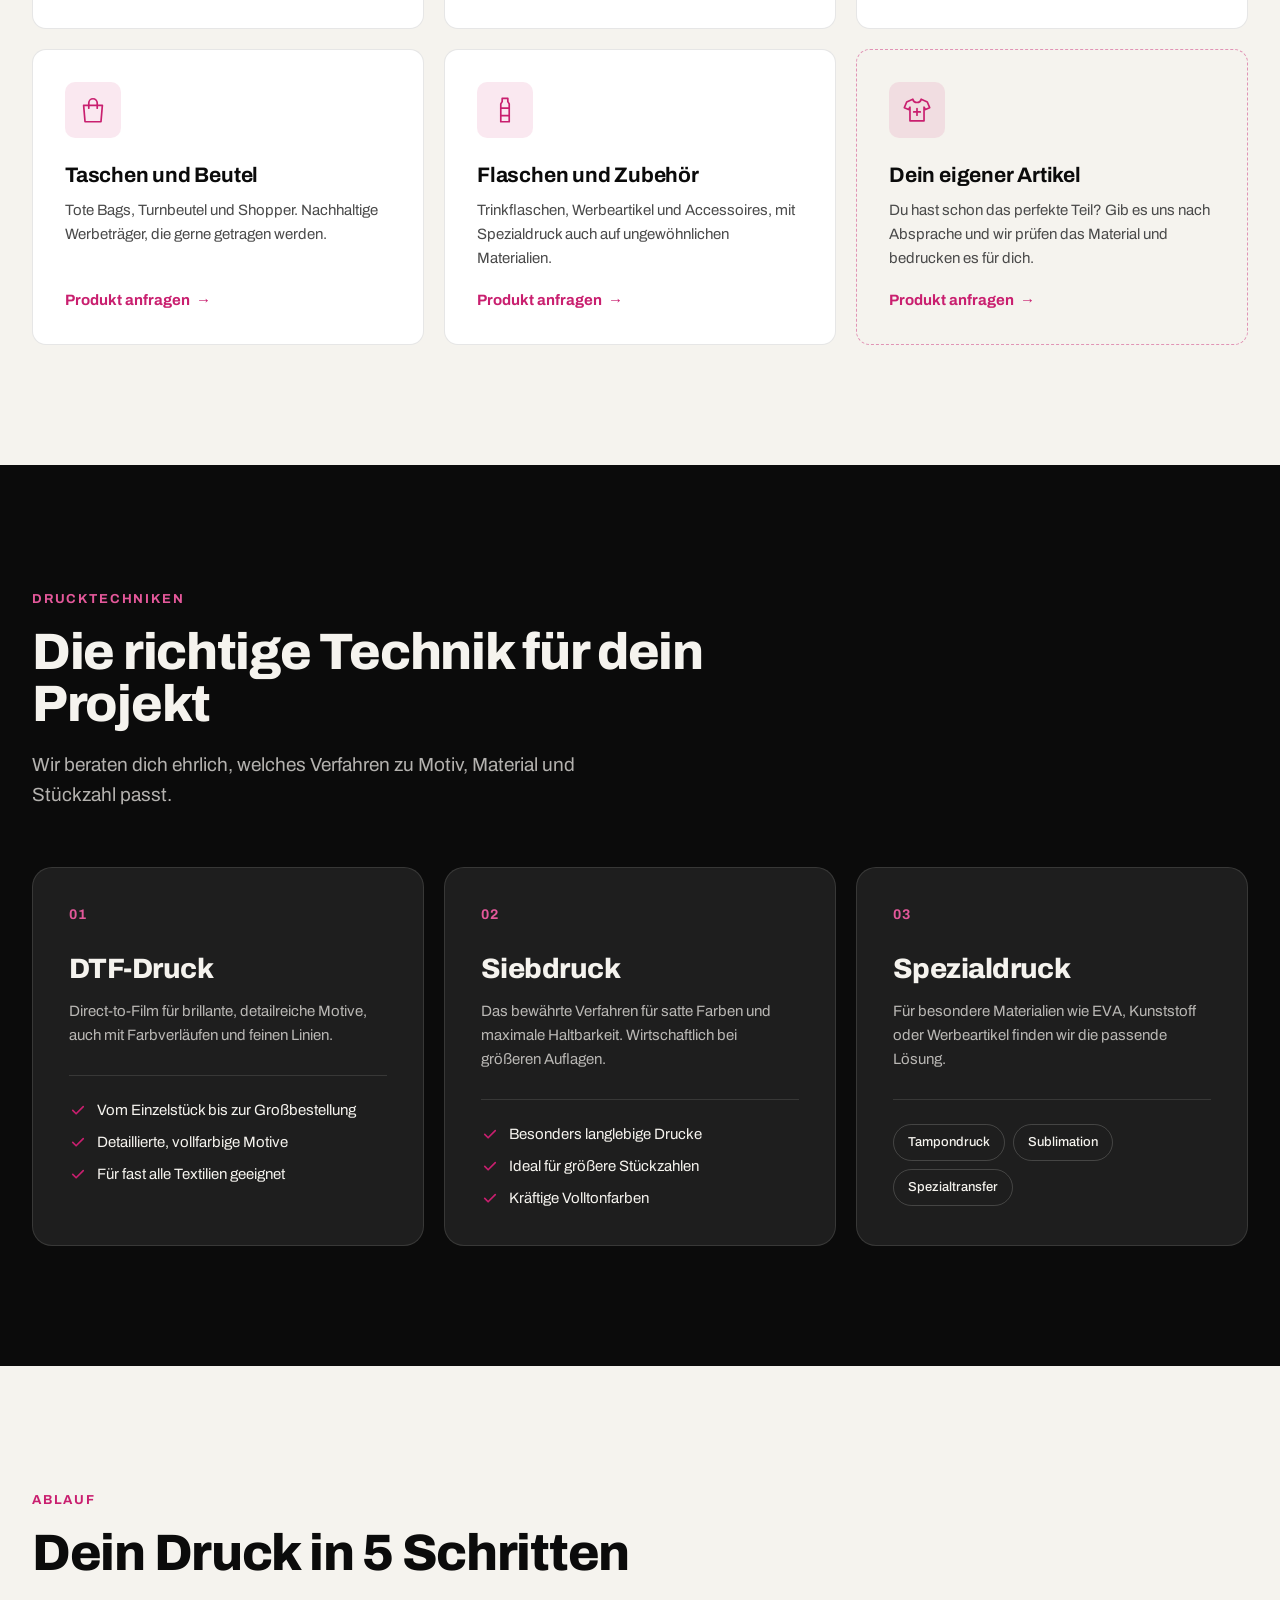
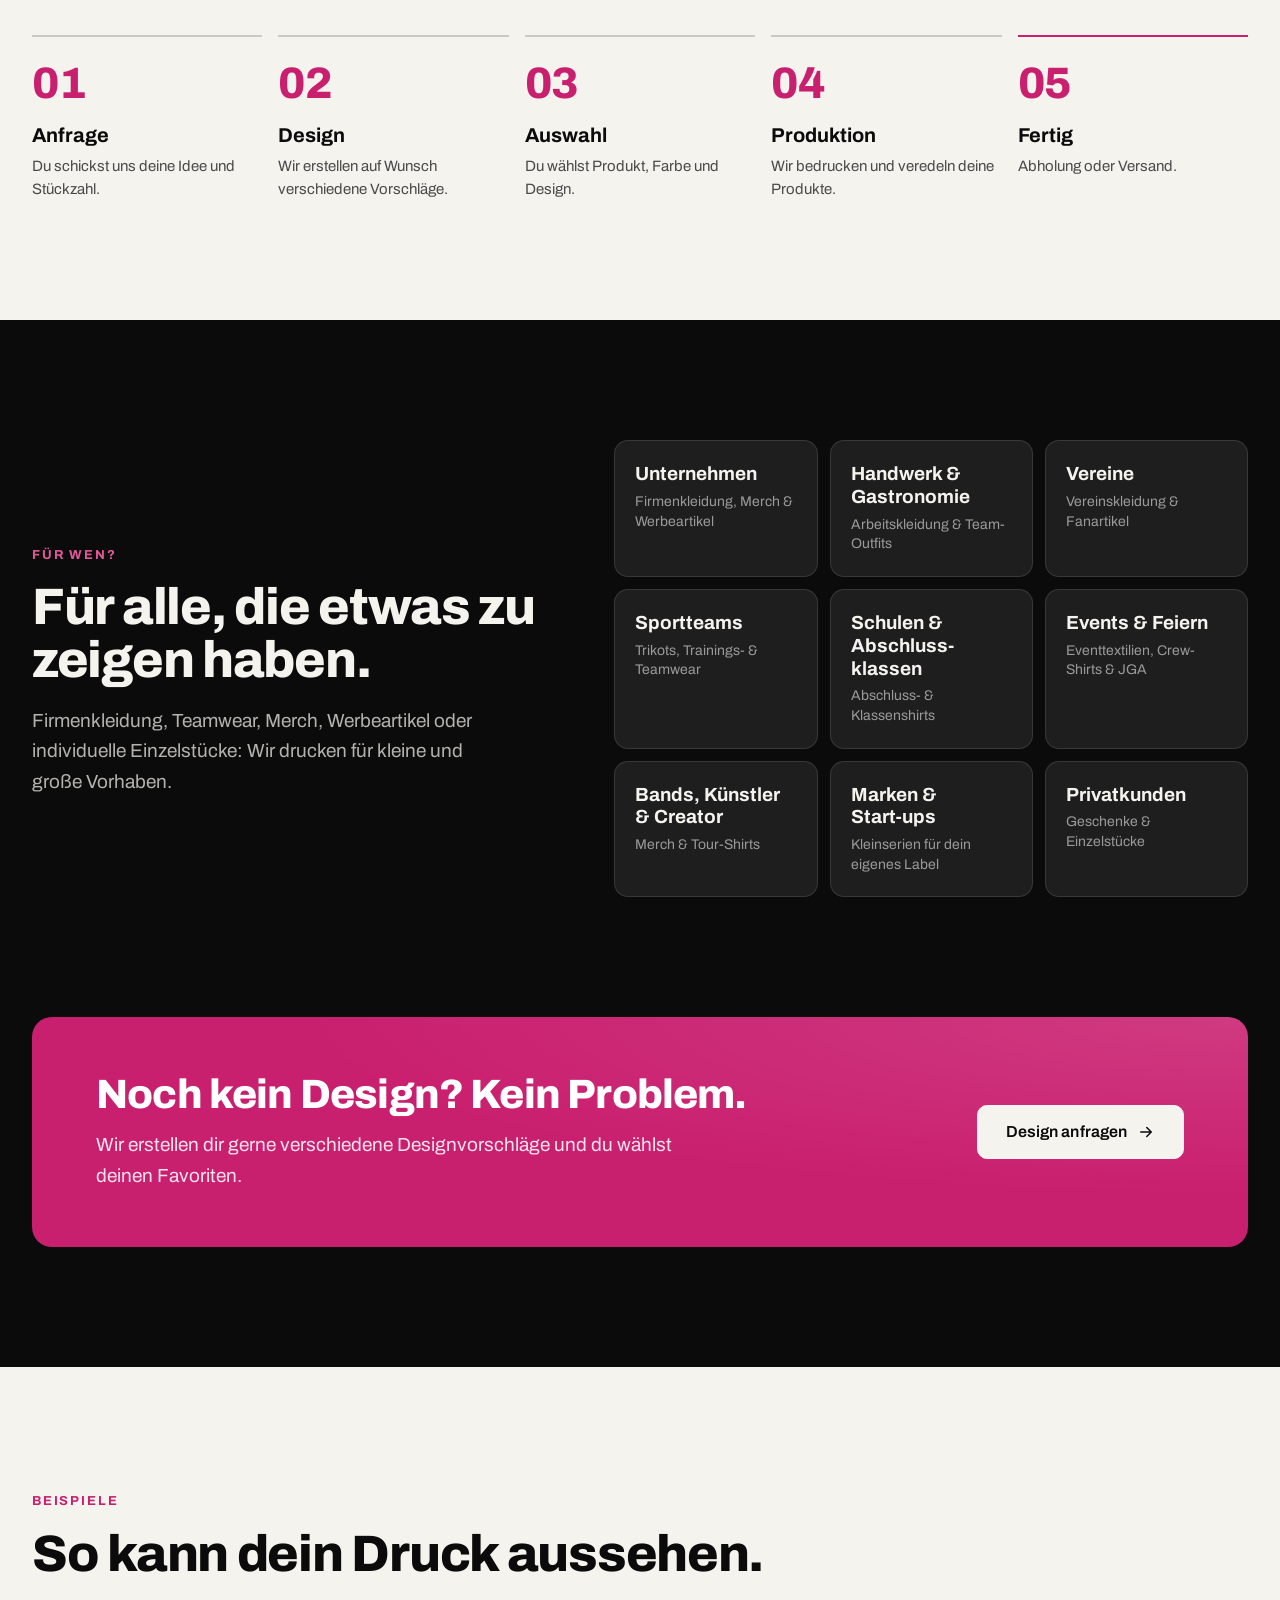
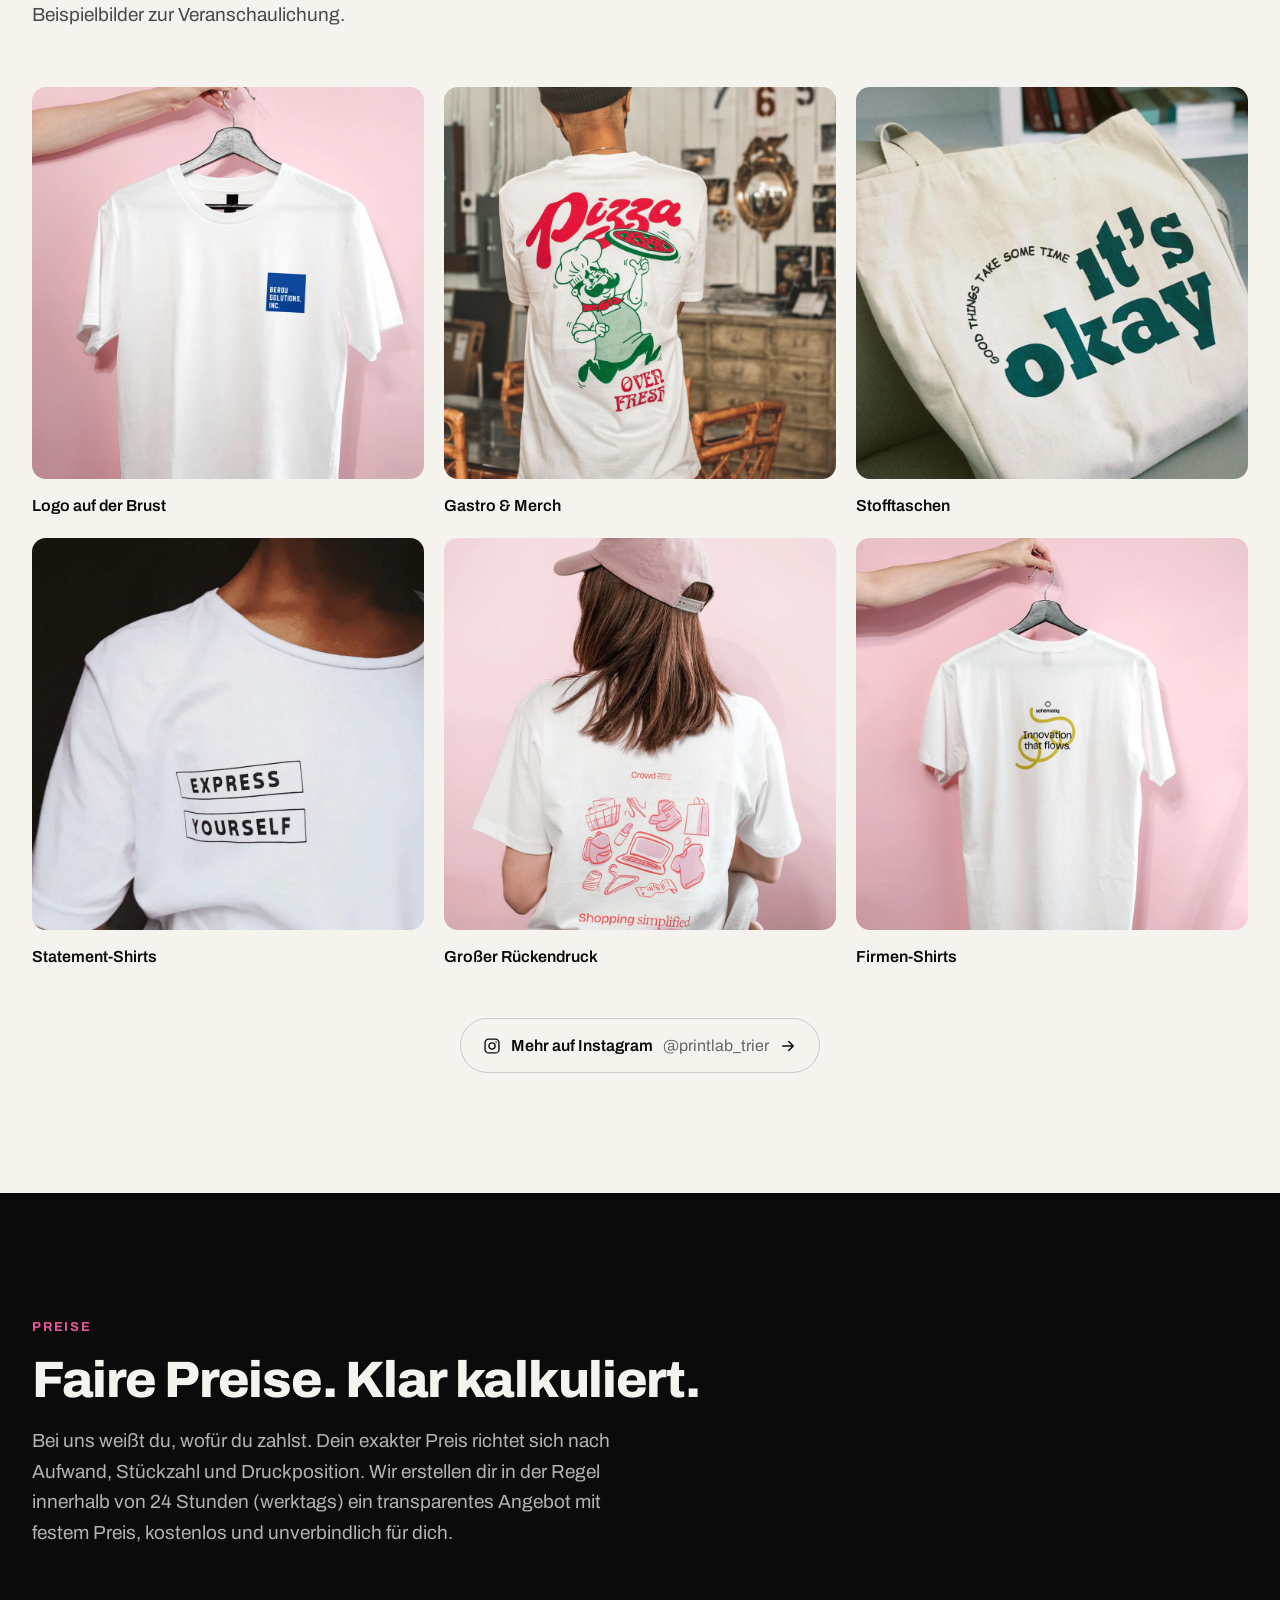
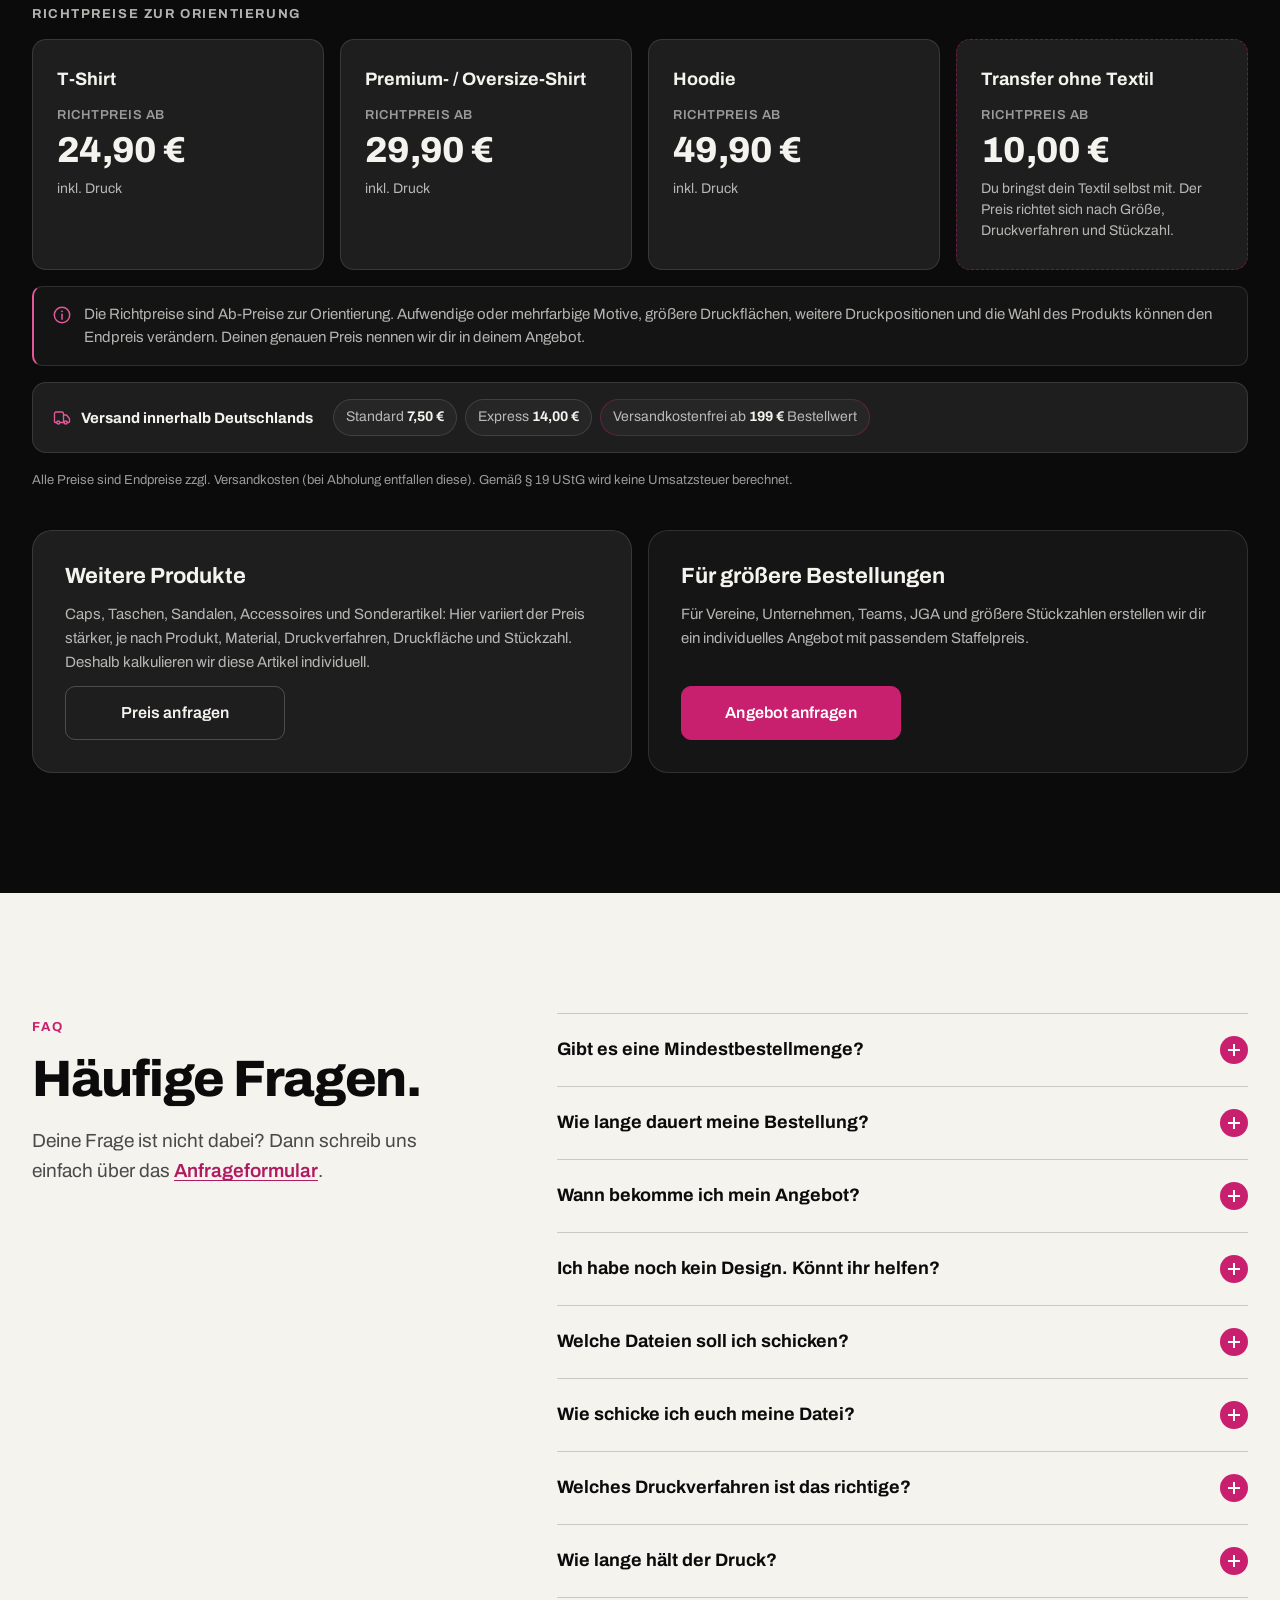
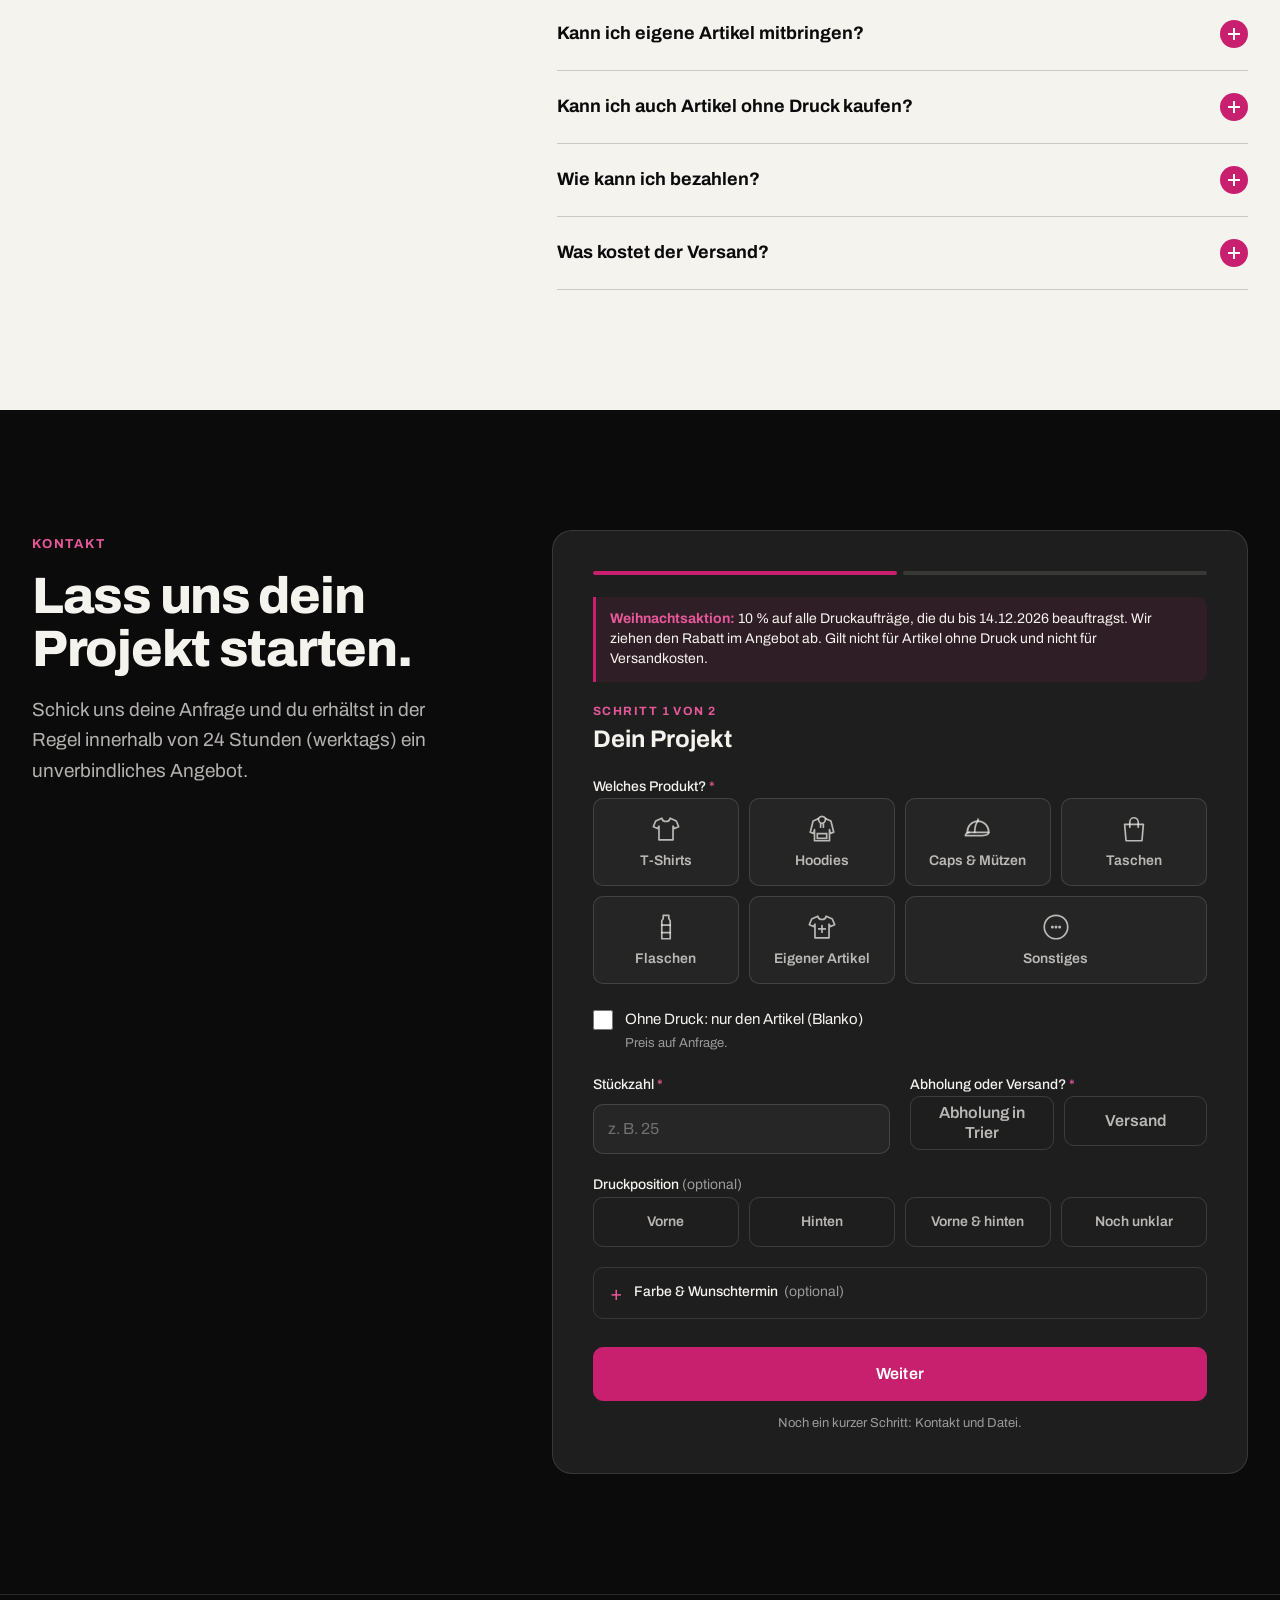
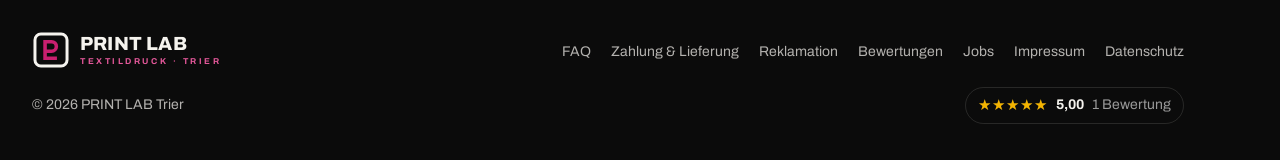
==== commit 48d121da: "Christmas campaign: no box in the prices section, terms in the form note The banner and the note in " ====
--- a/index.html
+++ b/index.html
@@ -9,7 +9,7 @@
   <link rel="canonical" href="https://printlab-trier.de/">
 
   <!-- Marks JS as available before first paint (scroll-reveal only hides content then) -->
-  <script src="js/head.js?v=1ced30b5"></script>
+  <script src="js/head.js?v=4ad2c197"></script>
 
   <meta property="og:type" content="website">
   <meta property="og:title" content="PRINT LAB Trier: Dein Design. Deine Veredelung.">
@@ -23,20 +23,20 @@
   <meta property="og:locale" content="de_DE">
   <meta name="twitter:card" content="summary_large_image">
 
-  <link rel="icon" href="/favicon.ico?v=1ced30b5" sizes="16x16 32x32 48x48">
-  <link rel="icon" href="/assets/icons/favicon-48.png?v=1ced30b5" type="image/png" sizes="48x48">
-  <link rel="icon" href="/assets/icons/favicon-96.png?v=1ced30b5" type="image/png" sizes="96x96">
-  <link rel="icon" href="/assets/icons/icon-192.png?v=1ced30b5" type="image/png" sizes="192x192">
-  <link rel="apple-touch-icon" href="/assets/icons/apple-touch-icon.png?v=1ced30b5" sizes="180x180">
-  <link rel="manifest" href="/site.webmanifest?v=1ced30b5">
+  <link rel="icon" href="/favicon.ico?v=4ad2c197" sizes="16x16 32x32 48x48">
+  <link rel="icon" href="/assets/icons/favicon-48.png?v=4ad2c197" type="image/png" sizes="48x48">
+  <link rel="icon" href="/assets/icons/favicon-96.png?v=4ad2c197" type="image/png" sizes="96x96">
+  <link rel="icon" href="/assets/icons/icon-192.png?v=4ad2c197" type="image/png" sizes="192x192">
+  <link rel="apple-touch-icon" href="/assets/icons/apple-touch-icon.png?v=4ad2c197" sizes="180x180">
+  <link rel="manifest" href="/site.webmanifest?v=4ad2c197">
 
   <link rel="preload" href="assets/fonts/archivo-latin.woff2" as="font" type="font/woff2" crossorigin>
 
-  <link rel="stylesheet" href="css/variables.css?v=1ced30b5">
-  <link rel="stylesheet" href="css/base.css?v=1ced30b5">
-  <link rel="stylesheet" href="css/layout.css?v=1ced30b5">
-  <link rel="stylesheet" href="css/components.css?v=1ced30b5">
-  <link rel="stylesheet" href="css/responsive.css?v=1ced30b5">
+  <link rel="stylesheet" href="css/variables.css?v=4ad2c197">
+  <link rel="stylesheet" href="css/base.css?v=4ad2c197">
+  <link rel="stylesheet" href="css/layout.css?v=4ad2c197">
+  <link rel="stylesheet" href="css/components.css?v=4ad2c197">
+  <link rel="stylesheet" href="css/responsive.css?v=4ad2c197">
 
   <script type="application/ld+json">
   {
@@ -602,10 +602,6 @@
           <p class="section-head__intro reveal-on-scroll delay-100" data-i18n="prices.intro">Bei uns weißt du, wofür du zahlst. Dein exakter Preis richtet sich nach Aufwand, Stückzahl und Druckposition. Wir erstellen dir in der Regel innerhalb von 24 Stunden (werktags) ein transparentes Angebot mit festem Preis, kostenlos und unverbindlich für dich.</p>
         </header>
 
-        <div class="promo-note promo-note--prices">
-          <p class="promo-note__title" data-i18n="promo.title">Weihnachtsaktion: 10 % Rabatt</p>
-          <p class="promo-note__text"><span class="promo-soon-only" data-i18n="promo.pricesSoon">Auf alle Druckaufträge, die du vom 14.11. bis 14.12.2026 beauftragst. Frag schon jetzt an, den Rabatt ziehen wir direkt im Angebot ab.</span><span class="promo-now-only" data-i18n="promo.pricesNow">Auf alle Druckaufträge, die du bis 14.12.2026 beauftragst. Den Rabatt ziehen wir direkt im Angebot ab.</span> <span data-i18n="promo.terms">Gilt nicht für Artikel ohne Druck und nicht für Versandkosten.</span></p>
-        </div>
         <p class="price-label" data-i18n="prices.label">Richtpreise zur Orientierung</p>
         <ul class="price-grid" role="list">
           <li class="price-card reveal-on-scroll delay-100">
@@ -755,7 +751,7 @@
             <input type="text" id="f-website" name="website" tabindex="-1" autocomplete="off">
           </div>
 
-          <p class="promo-note promo-note--form"><strong data-i18n="promo.label">Weihnachtsaktion:</strong> <span class="promo-soon-only" data-i18n="promo.formSoon">10 % auf alle Druckaufträge, die du vom 14.11. bis 14.12.2026 beauftragst.</span><span class="promo-now-only" data-i18n="promo.formNow">10 % auf alle Druckaufträge, die du bis 14.12.2026 beauftragst. Wir ziehen den Rabatt im Angebot ab.</span></p>
+          <p class="promo-note promo-note--form"><strong data-i18n="promo.label">Weihnachtsaktion:</strong> <span class="promo-soon-only" data-i18n="promo.formSoon">10 % auf alle Druckaufträge, die du vom 14.11. bis 14.12.2026 beauftragst.</span><span class="promo-now-only" data-i18n="promo.formNow">10 % auf alle Druckaufträge, die du bis 14.12.2026 beauftragst. Wir ziehen den Rabatt im Angebot ab.</span> <span data-i18n="promo.terms">Gilt nicht für Artikel ohne Druck und nicht für Versandkosten.</span></p>
 
           <!-- ===== Step 1: Das Projekt ===== -->
           <div class="form-step" data-form-step="1">
@@ -992,7 +988,7 @@
     </svg>
   </a>
 
-  <script src="js/main.js?v=1ced30b5" defer></script>
-  <script src="js/footer-rating.js?v=1ced30b5" defer></script>
+  <script src="js/main.js?v=4ad2c197" defer></script>
+  <script src="js/footer-rating.js?v=4ad2c197" defer></script>
 </body>
 </html>
--- a/css/components.css
+++ b/css/components.css
@@ -3228,26 +3228,6 @@
   text-decoration-thickness: 2px;
 }
 
-.promo-note--prices {
-  margin-bottom: 28px;
-  padding: 18px 20px;
-  border: 1px solid var(--color-magenta);
-  border-radius: var(--radius-md);
-  background-color: var(--color-magenta-soft);
-}
-
-.promo-note__title {
-  color: var(--color-offwhite);
-  font-size: 18px;
-  font-weight: var(--fw-bold);
-}
-
-.promo-note__text {
-  margin-top: 6px;
-  color: var(--color-text-on-dark-soft);
-  font-size: 15px;
-}
-
 .promo-note--form {
   margin-bottom: 20px;
   padding: 12px 14px;
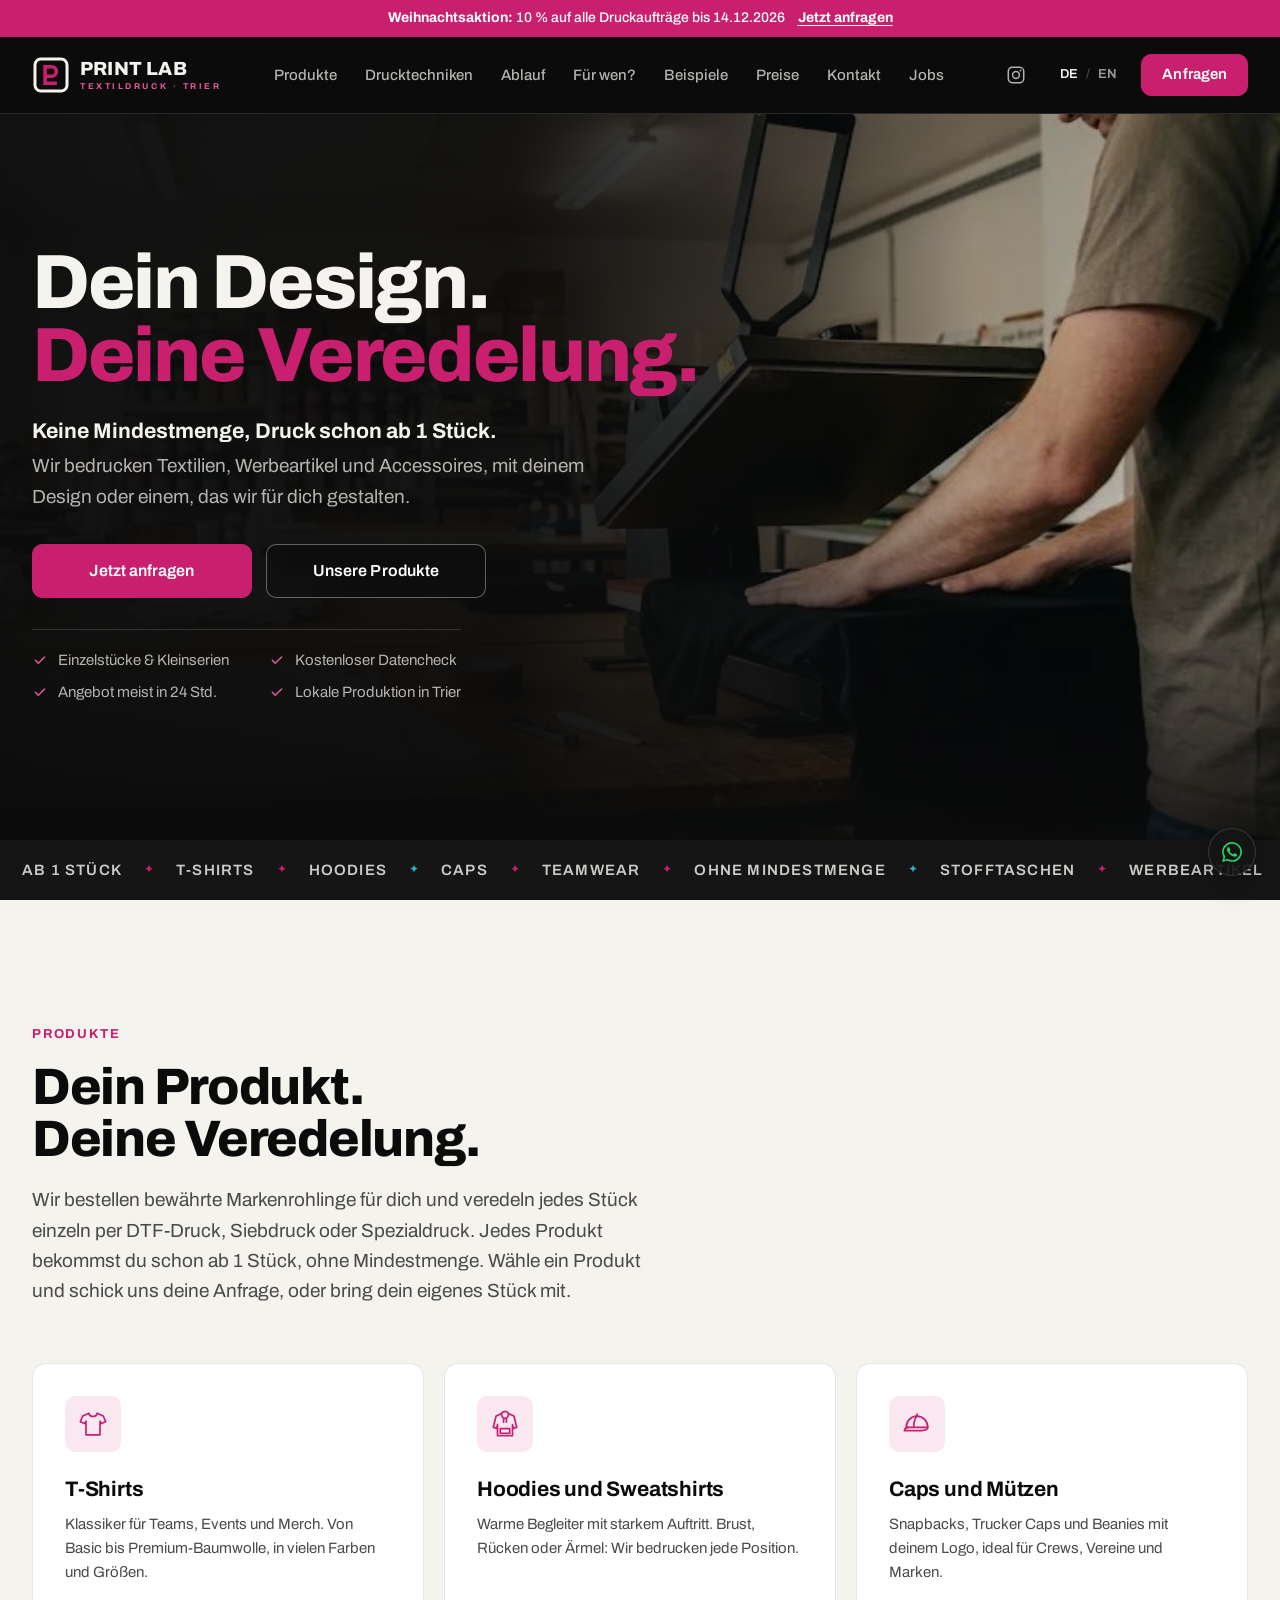
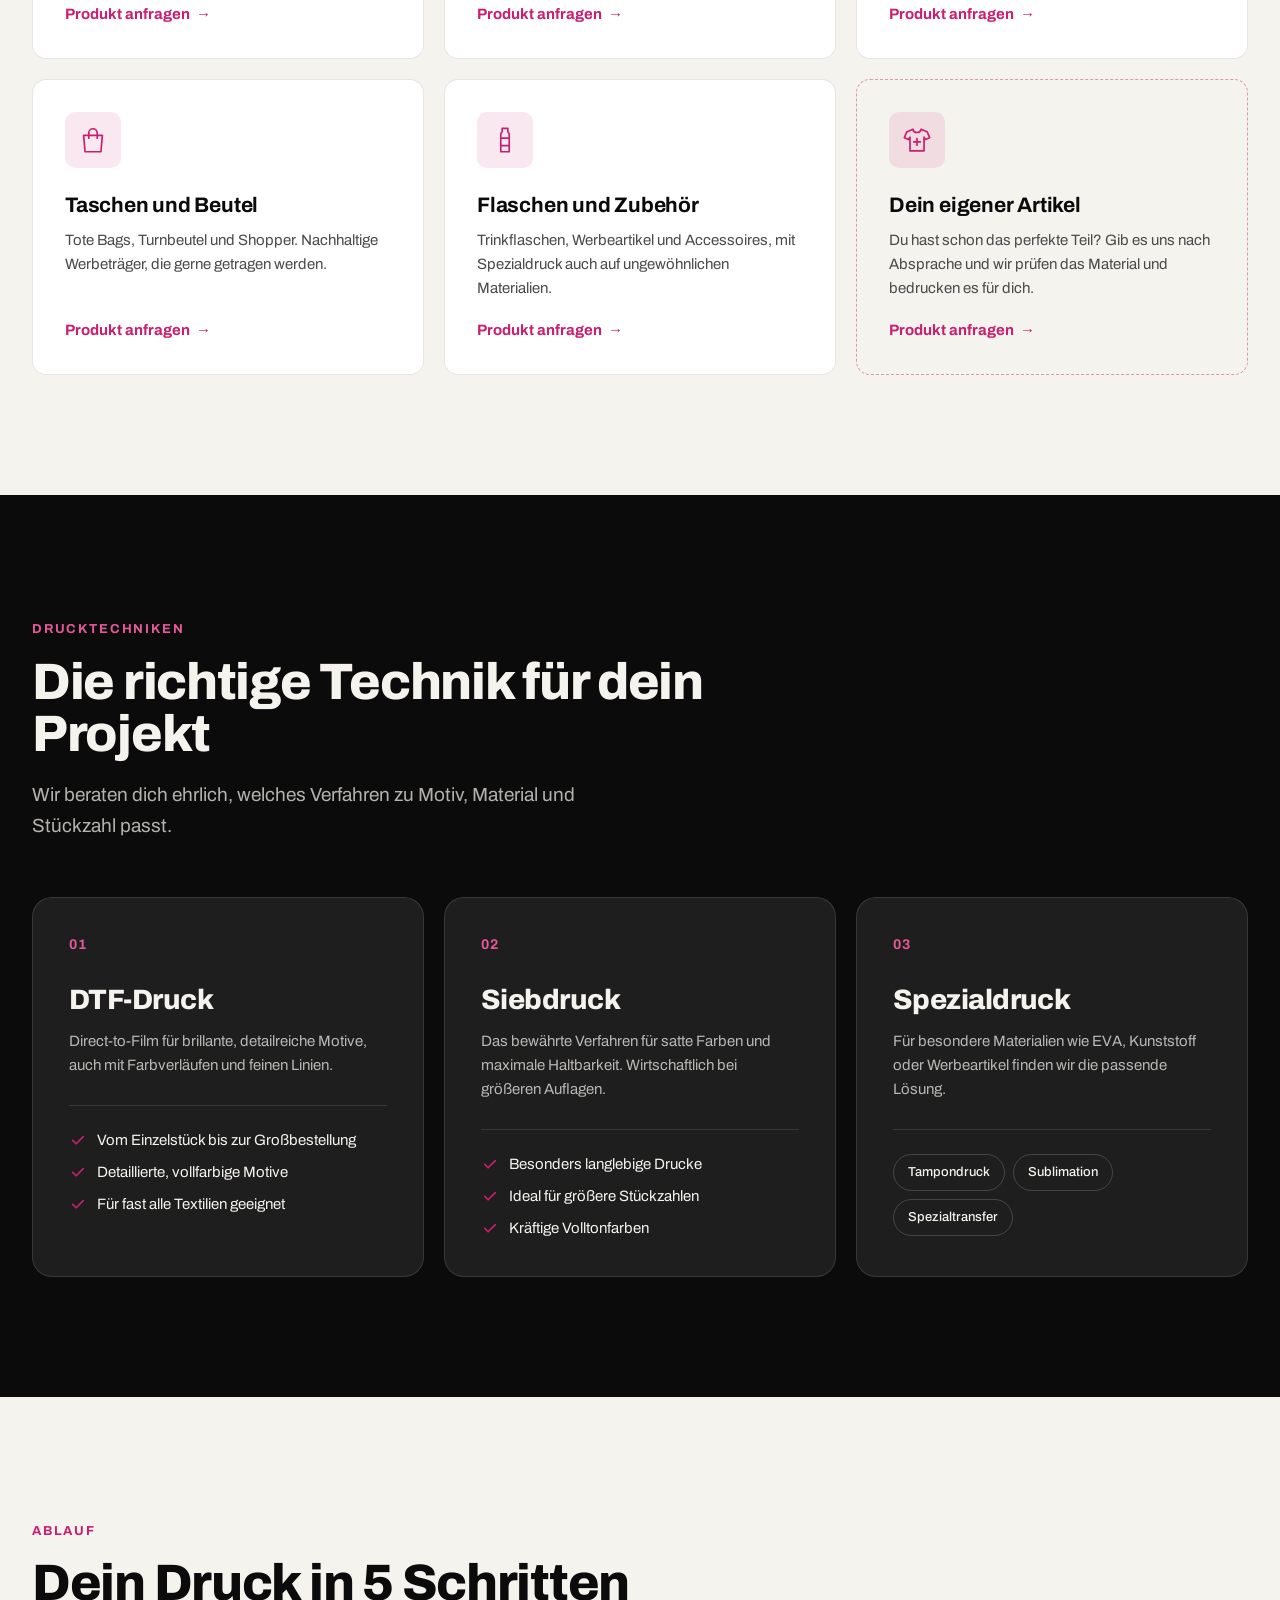
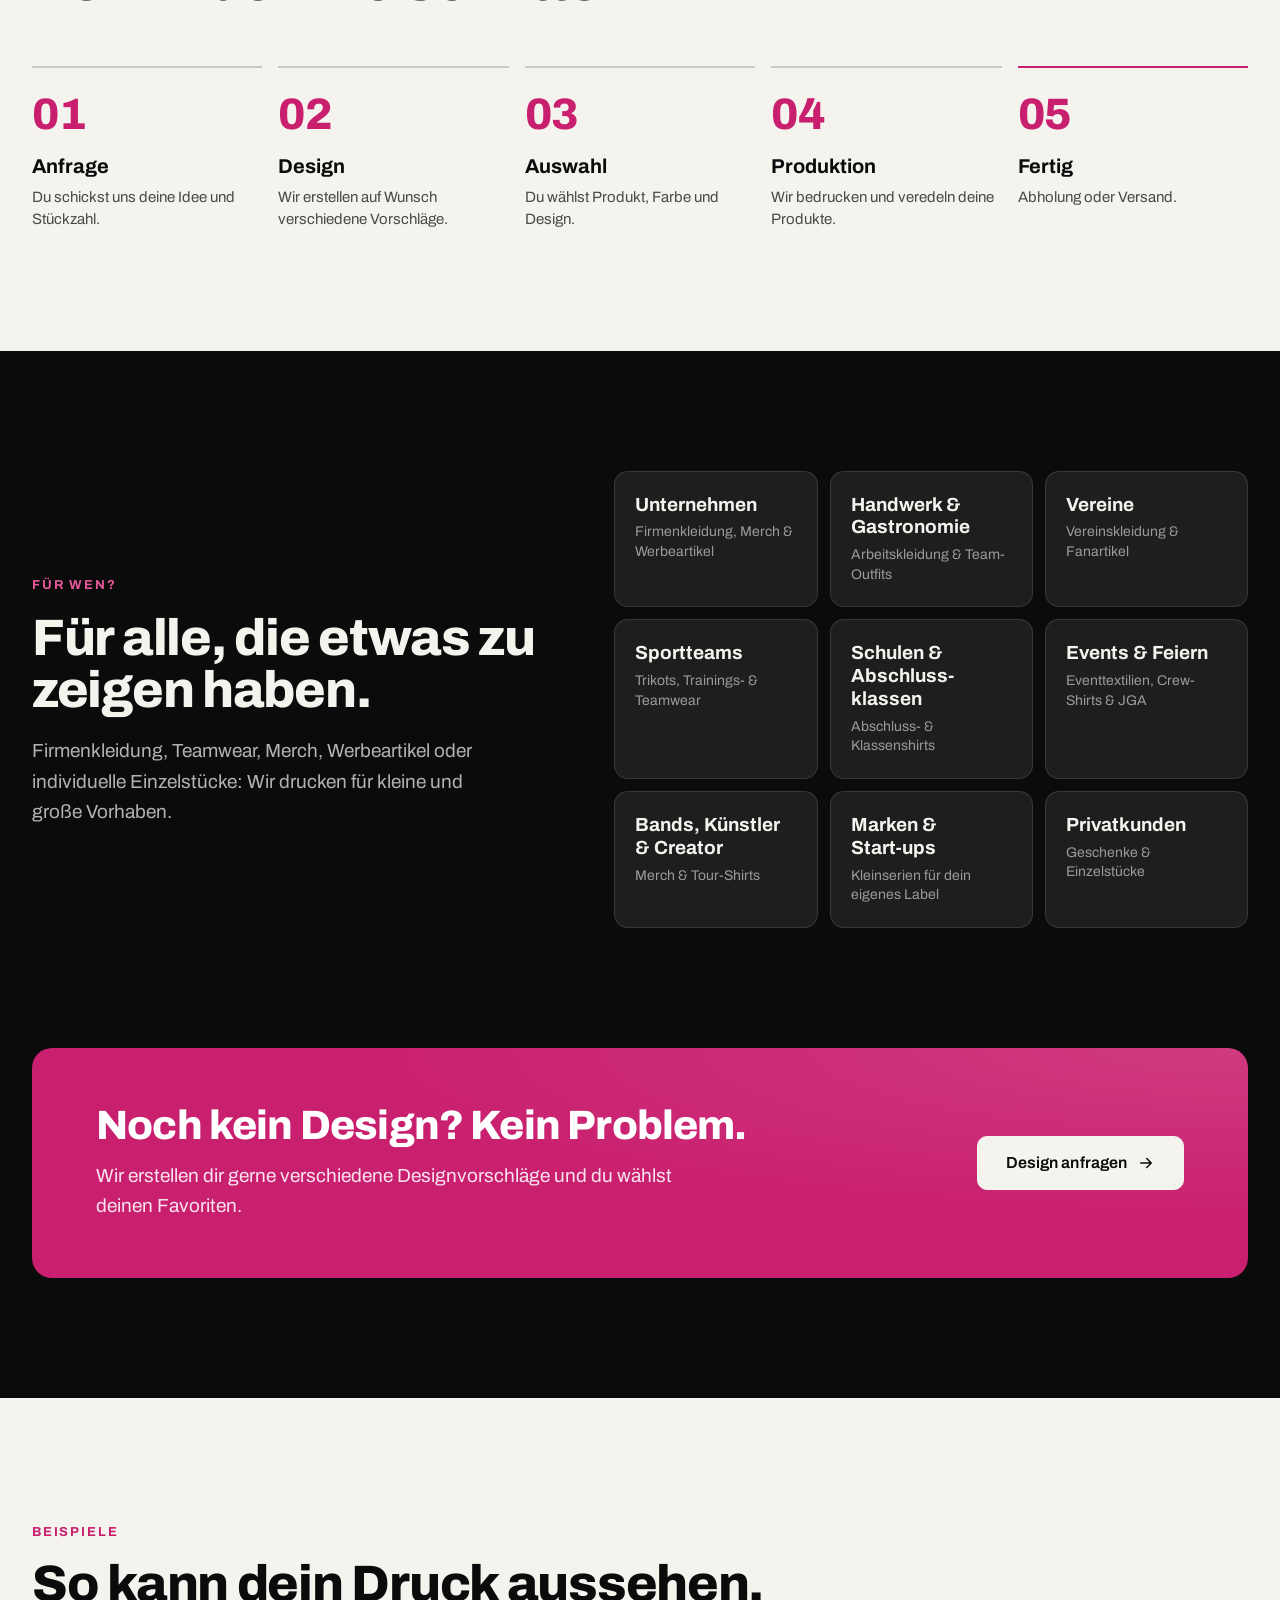
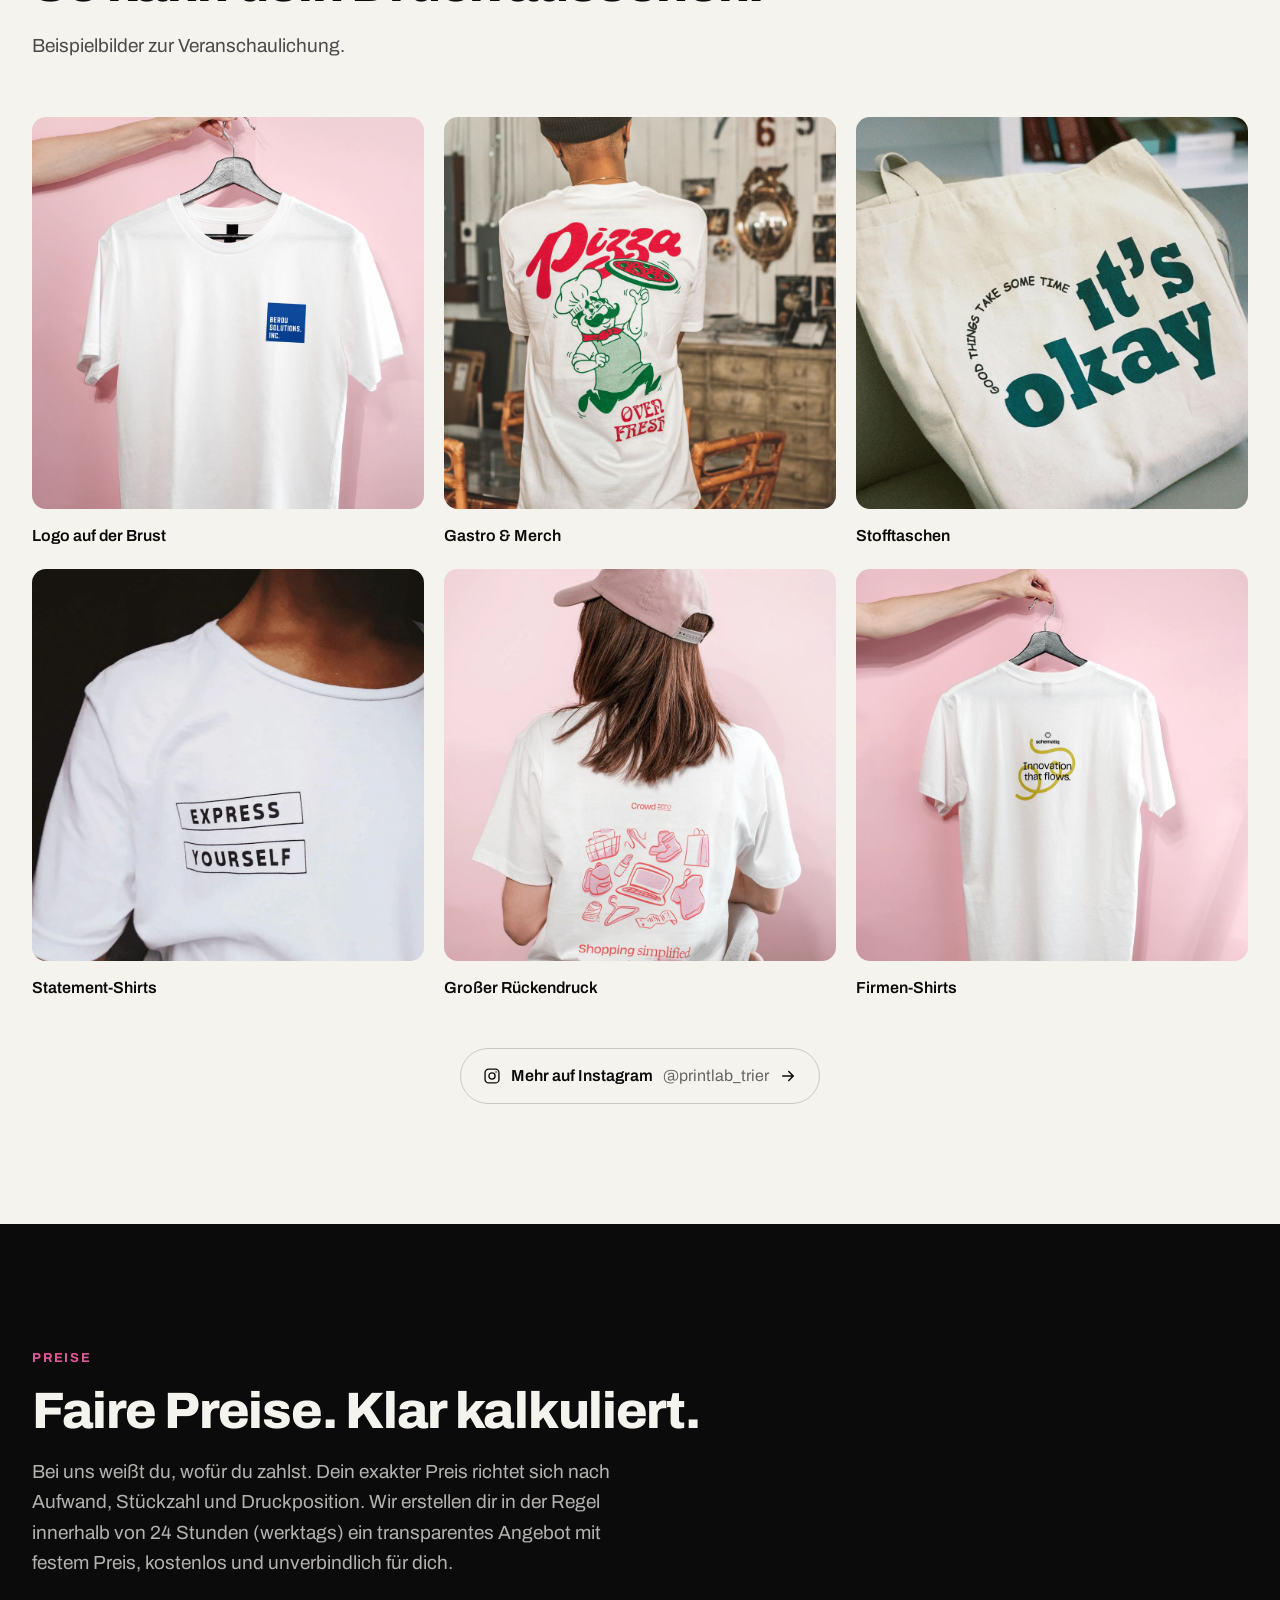
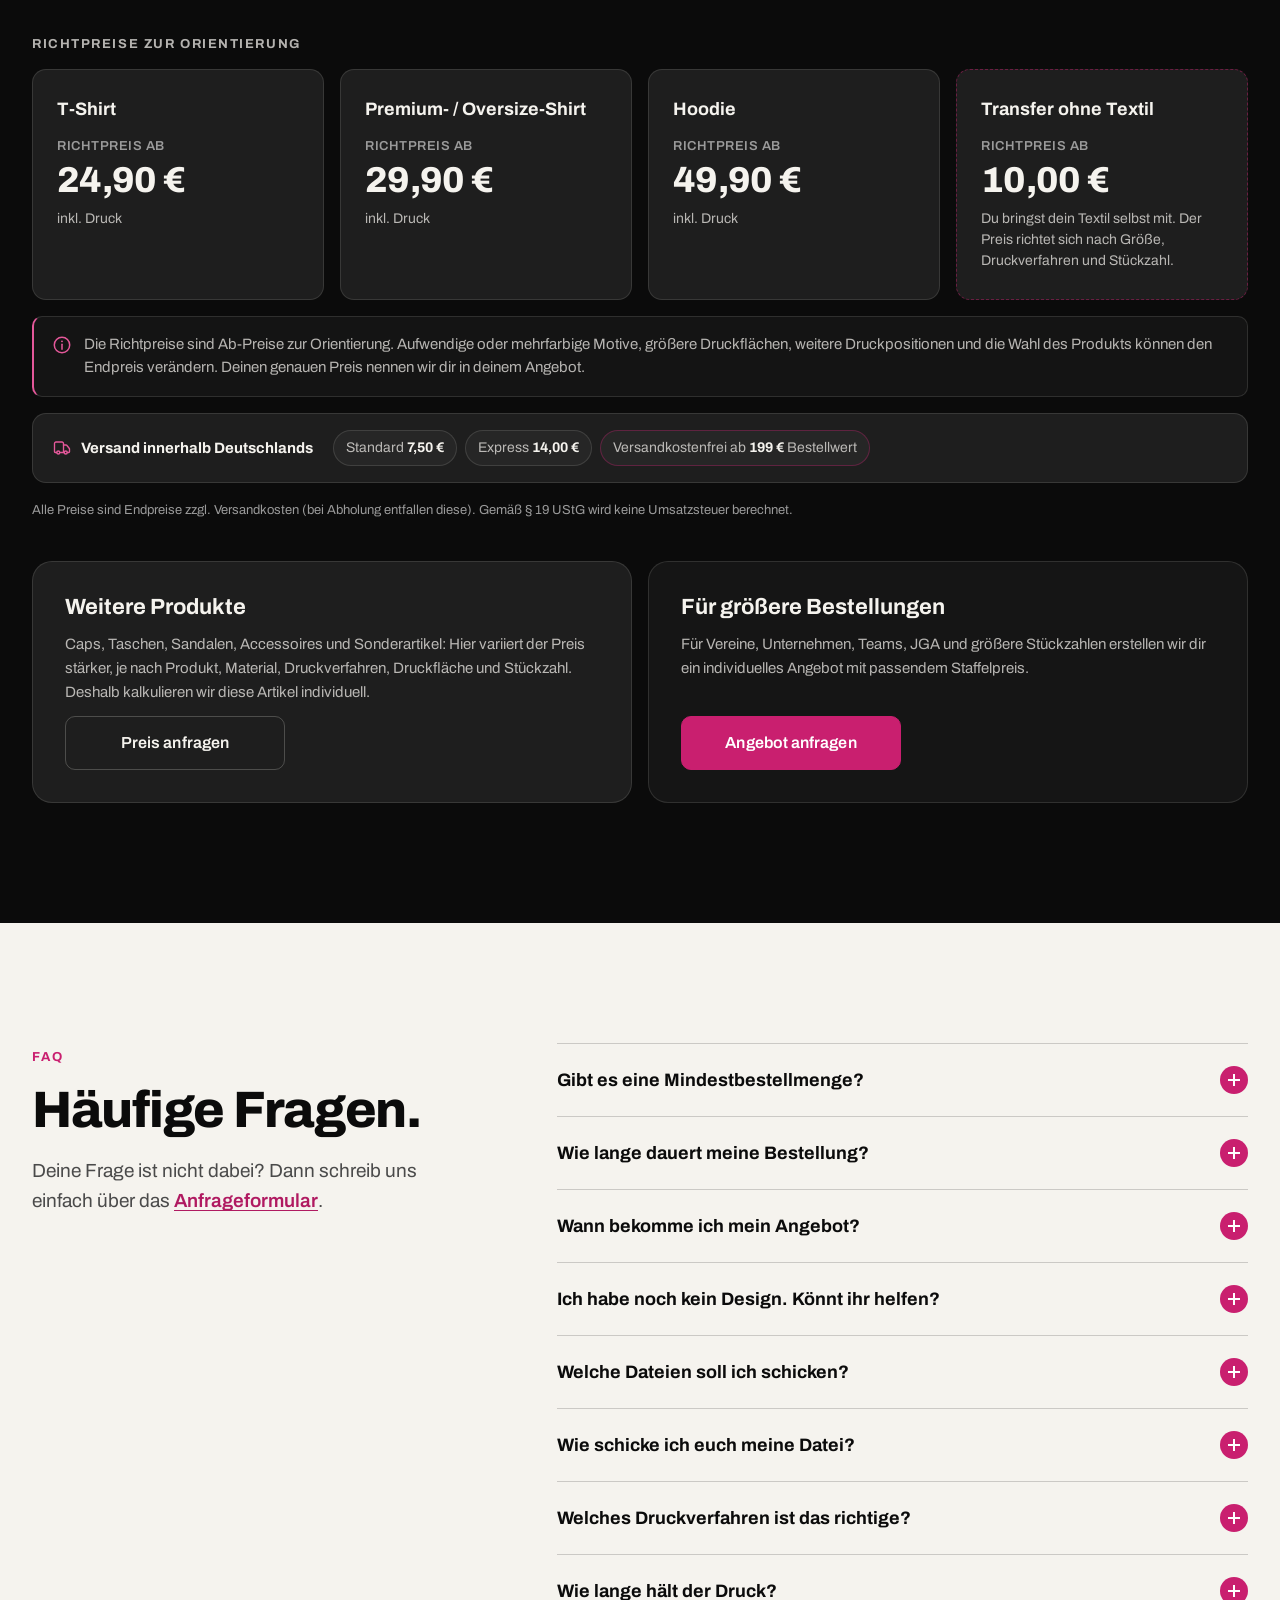
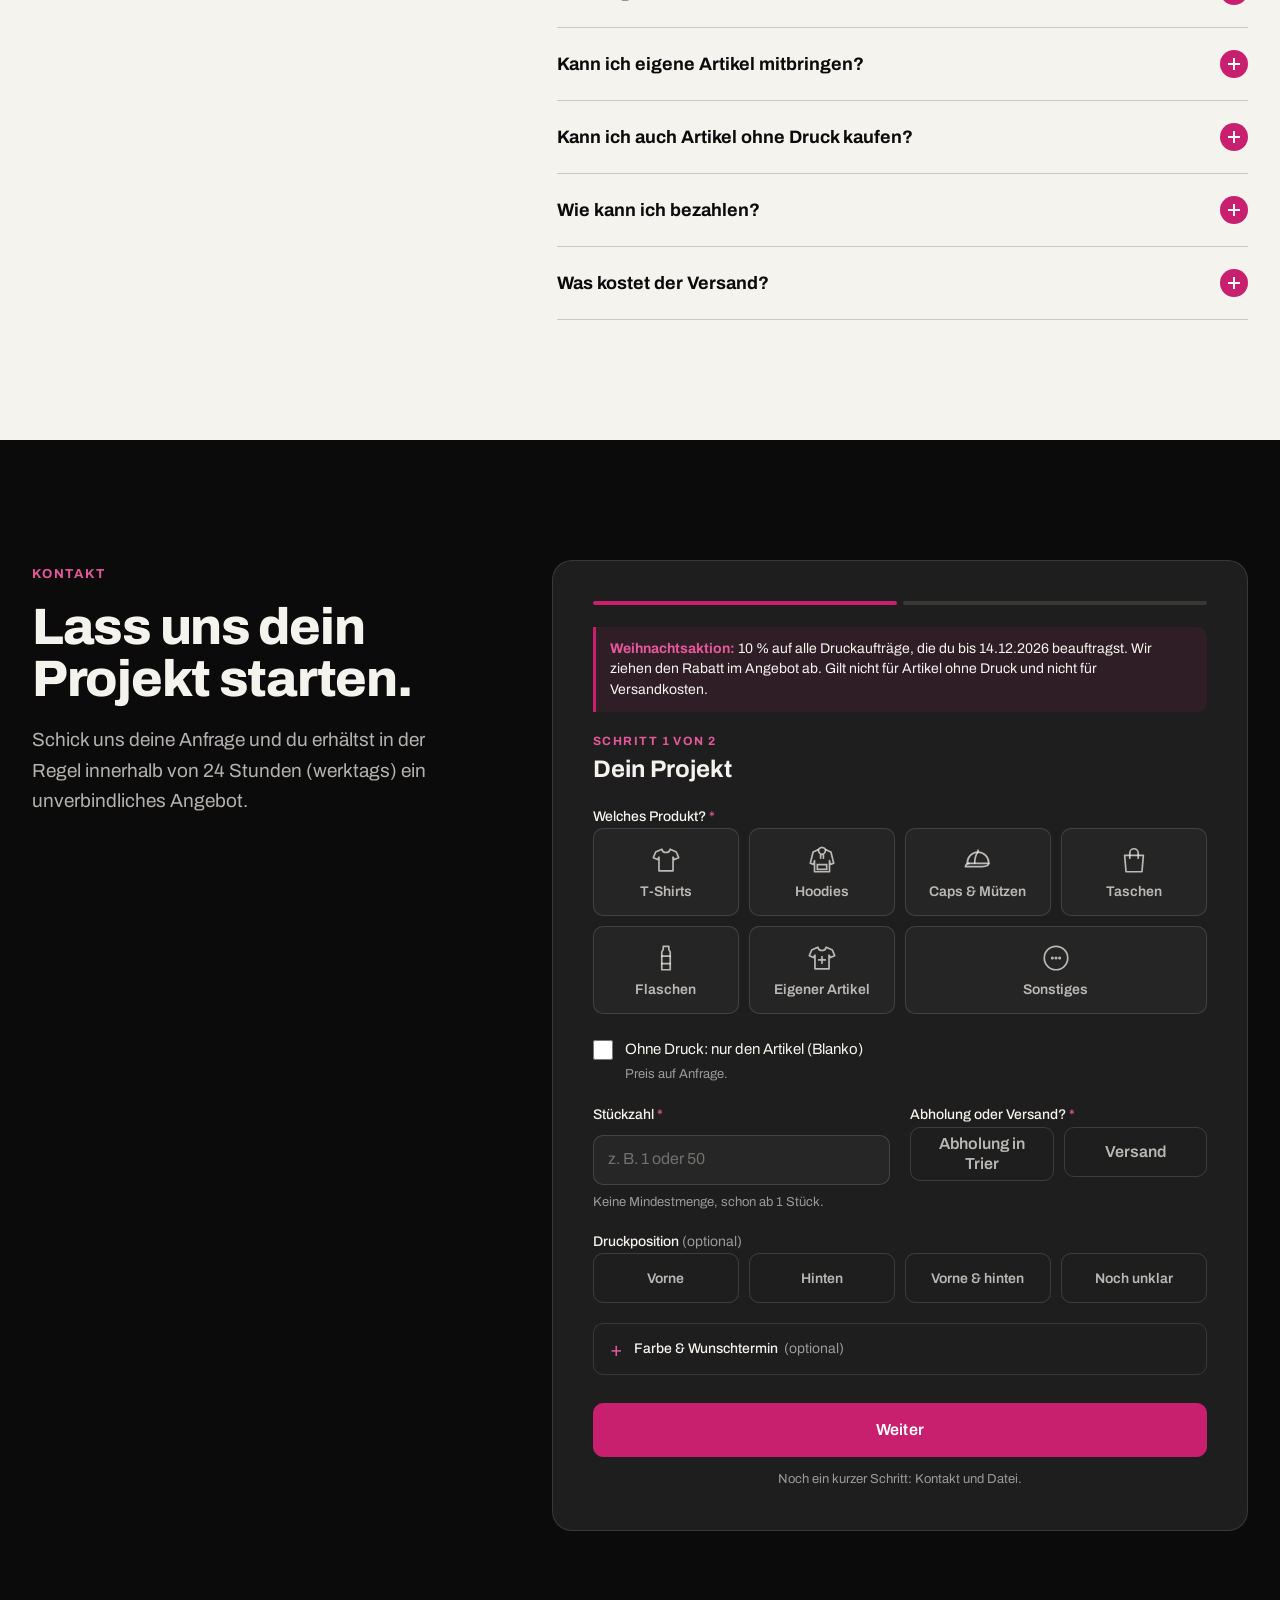
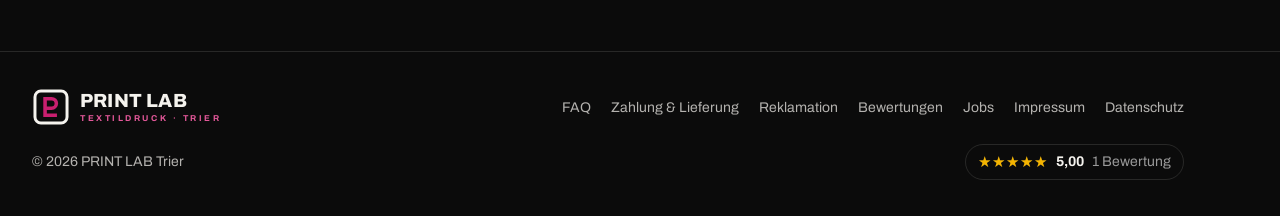
==== commit 5bf0a8fb: "WIP: put 'no minimum order, from 1 piece' first (not yet tested end-to-end) Hero USP line under the " ====
--- a/index.html
+++ b/index.html
@@ -3,17 +3,17 @@
 <head>
   <meta charset="UTF-8">
   <meta name="viewport" content="width=device-width, initial-scale=1">
-  <title>PRINT LAB Trier | Textildruck, Werbeartikel &amp; mehr ab 1 Stück</title>
-  <meta name="description" content="PRINT LAB Trier: Wir drucken dein Logo oder Design auf Textilien, Werbeartikel und Accessoires, oder gestalten es für dich. DTF-Druck, Siebdruck und Spezialdruck ab einem einzigen Stück. Angebot in der Regel innerhalb von 24 Stunden.">
+  <title>PRINT LAB Trier | Textildruck ab 1 Stück, ohne Mindestmenge</title>
+  <meta name="description" content="Textildruck in Trier ohne Mindestmenge: T-Shirts, Hoodies, Caps und Werbeartikel schon ab 1 Stück. Mit deinem Logo oder Design, oder wir gestalten es für dich. DTF-Druck, Siebdruck, Spezialdruck. Angebot in der Regel innerhalb von 24 Stunden.">
   <meta name="theme-color" content="#0B0B0B">
   <link rel="canonical" href="https://printlab-trier.de/">
 
   <!-- Marks JS as available before first paint (scroll-reveal only hides content then) -->
-  <script src="js/head.js?v=4ad2c197"></script>
+  <script src="js/head.js?v=5d7033d7"></script>
 
   <meta property="og:type" content="website">
   <meta property="og:title" content="PRINT LAB Trier: Dein Design. Deine Veredelung.">
-  <meta property="og:description" content="Textildruck, Werbeartikel und Accessoires in Trier, ab 1 Stück, mit deinem Design oder einem, das wir für dich gestalten. Angebot in der Regel innerhalb von 24 Stunden.">
+  <meta property="og:description" content="Textildruck in Trier ohne Mindestmenge, schon ab 1 Stück: Textilien, Werbeartikel und Accessoires, mit deinem Design oder einem, das wir für dich gestalten. Angebot in der Regel innerhalb von 24 Stunden.">
   <meta property="og:url" content="https://printlab-trier.de/">
   <meta property="og:site_name" content="PRINT LAB Trier">
   <meta property="og:image" content="https://printlab-trier.de/assets/images/hero-press.jpg">
@@ -23,27 +23,27 @@
   <meta property="og:locale" content="de_DE">
   <meta name="twitter:card" content="summary_large_image">
 
-  <link rel="icon" href="/favicon.ico?v=4ad2c197" sizes="16x16 32x32 48x48">
-  <link rel="icon" href="/assets/icons/favicon-48.png?v=4ad2c197" type="image/png" sizes="48x48">
-  <link rel="icon" href="/assets/icons/favicon-96.png?v=4ad2c197" type="image/png" sizes="96x96">
-  <link rel="icon" href="/assets/icons/icon-192.png?v=4ad2c197" type="image/png" sizes="192x192">
-  <link rel="apple-touch-icon" href="/assets/icons/apple-touch-icon.png?v=4ad2c197" sizes="180x180">
-  <link rel="manifest" href="/site.webmanifest?v=4ad2c197">
+  <link rel="icon" href="/favicon.ico?v=5d7033d7" sizes="16x16 32x32 48x48">
+  <link rel="icon" href="/assets/icons/favicon-48.png?v=5d7033d7" type="image/png" sizes="48x48">
+  <link rel="icon" href="/assets/icons/favicon-96.png?v=5d7033d7" type="image/png" sizes="96x96">
+  <link rel="icon" href="/assets/icons/icon-192.png?v=5d7033d7" type="image/png" sizes="192x192">
+  <link rel="apple-touch-icon" href="/assets/icons/apple-touch-icon.png?v=5d7033d7" sizes="180x180">
+  <link rel="manifest" href="/site.webmanifest?v=5d7033d7">
 
   <link rel="preload" href="assets/fonts/archivo-latin.woff2" as="font" type="font/woff2" crossorigin>
 
-  <link rel="stylesheet" href="css/variables.css?v=4ad2c197">
-  <link rel="stylesheet" href="css/base.css?v=4ad2c197">
-  <link rel="stylesheet" href="css/layout.css?v=4ad2c197">
-  <link rel="stylesheet" href="css/components.css?v=4ad2c197">
-  <link rel="stylesheet" href="css/responsive.css?v=4ad2c197">
+  <link rel="stylesheet" href="css/variables.css?v=5d7033d7">
+  <link rel="stylesheet" href="css/base.css?v=5d7033d7">
+  <link rel="stylesheet" href="css/layout.css?v=5d7033d7">
+  <link rel="stylesheet" href="css/components.css?v=5d7033d7">
+  <link rel="stylesheet" href="css/responsive.css?v=5d7033d7">
 
   <script type="application/ld+json">
   {
     "@context": "https://schema.org",
     "@type": "LocalBusiness",
     "name": "PRINT LAB Trier",
-    "description": "Individueller Druck auf Textilien, Werbeartikeln und Accessoires ab 1 Stück: DTF-Druck, Siebdruck und Spezialdruck.",
+    "description": "Textildruck ohne Mindestmenge: individueller Druck auf Textilien, Werbeartikeln und Accessoires schon ab 1 Stück, per DTF-Druck, Siebdruck und Spezialdruck.",
     "url": "https://printlab-trier.de/",
     "logo": "https://printlab-trier.de/assets/images/logo/printlab-logo-on-light.png",
     "image": "https://printlab-trier.de/assets/images/hero-press.jpg",
@@ -305,7 +305,7 @@
             <span class="hero__title-line" data-i18n="hero.title1">Dein Design.</span>
             <span class="hero__title-line hero__title-line--accent" data-i18n="hero.title2">Deine Veredelung.</span>
           </h1>
-          <p class="hero__lead" data-i18n="hero.lead">Wir bedrucken Textilien, Werbeartikel und Accessoires, mit deinem Design oder einem, das wir für dich gestalten. Schon ab einem einzigen Stück.</p>
+          <p class="hero__lead"><strong class="hero__usp" data-i18n="hero.usp">Keine Mindestmenge, Druck schon ab&nbsp;1&nbsp;Stück.</strong> <span data-i18n="hero.lead">Wir bedrucken Textilien, Werbeartikel und Accessoires, mit deinem Design oder einem, das wir für dich gestalten.</span></p>
 
           <div class="hero__ctas" data-hide-float>
             <a class="btn btn--primary btn--hero" href="#contact" data-i18n="hero.cta1">Jetzt anfragen</a>
@@ -313,7 +313,7 @@
           </div>
 
           <ul class="hero-facts" role="list" aria-label="Unsere Vorteile" data-i18n-aria="aria.trust">
-            <li class="hero-facts__item"><svg class="hero-facts__icon" aria-hidden="true"><use href="#icon-check"></use></svg><span data-i18n="fact.1">Druck ab 1 Stück</span></li>
+            <li class="hero-facts__item"><svg class="hero-facts__icon" aria-hidden="true"><use href="#icon-check"></use></svg><span data-i18n="fact.1">Einzelstücke &amp; Kleinserien</span></li>
             <li class="hero-facts__item"><svg class="hero-facts__icon" aria-hidden="true"><use href="#icon-check"></use></svg><span data-i18n="fact.2">Kostenloser Datencheck</span></li>
             <li class="hero-facts__item"><svg class="hero-facts__icon" aria-hidden="true"><use href="#icon-check"></use></svg><span data-i18n="fact.3">Angebot meist in 24 Std.</span></li>
             <li class="hero-facts__item"><svg class="hero-facts__icon" aria-hidden="true"><use href="#icon-check"></use></svg><span data-i18n="fact.4">Lokale Produktion in Trier</span></li>
@@ -331,10 +331,12 @@
     <div class="marquee" aria-label="T-Shirts, Hoodies, Caps, Teamwear, Stofftaschen, Werbeartikel, Accessoires, Einzelstücke, DTF-Druck, Siebdruck" role="region">
       <div class="marquee__track" data-marquee>
         <ul class="marquee__group" role="list">
+          <li class="marquee__item">Ab 1 Stück</li><li class="marquee__sep" aria-hidden="true">✦</li>
           <li class="marquee__item">T-Shirts</li><li class="marquee__sep" aria-hidden="true">✦</li>
           <li class="marquee__item">Hoodies</li><li class="marquee__sep" aria-hidden="true">✦</li>
           <li class="marquee__item">Caps</li><li class="marquee__sep" aria-hidden="true">✦</li>
           <li class="marquee__item">Teamwear</li><li class="marquee__sep" aria-hidden="true">✦</li>
+          <li class="marquee__item">Ohne Mindestmenge</li><li class="marquee__sep" aria-hidden="true">✦</li>
           <li class="marquee__item">Stofftaschen</li><li class="marquee__sep" aria-hidden="true">✦</li>
           <li class="marquee__item">Werbeartikel</li><li class="marquee__sep" aria-hidden="true">✦</li>
           <li class="marquee__item">Accessoires</li><li class="marquee__sep" aria-hidden="true">✦</li>
@@ -354,7 +356,7 @@
         <header class="section-head">
           <p class="section-head__kicker" data-i18n="services.kicker">Produkte</p>
           <h2 class="section-head__title reveal-on-scroll" id="services-title"><span class="title-line" data-i18n="services.title1">Dein Produkt.</span> <span class="title-line" data-i18n="services.title2">Deine Veredelung.</span></h2>
-          <p class="section-head__intro reveal-on-scroll delay-100" data-i18n="services.intro">Wir bestellen bewährte Markenrohlinge für dich und veredeln jedes Stück einzeln per DTF-Druck, Siebdruck oder Spezialdruck. Wähle ein Produkt und schick uns deine Anfrage, oder bring dein eigenes Stück mit.</p>
+          <p class="section-head__intro reveal-on-scroll delay-100" data-i18n="services.intro">Wir bestellen bewährte Markenrohlinge für dich und veredeln jedes Stück einzeln per DTF-Druck, Siebdruck oder Spezialdruck. Jedes Produkt bekommst du schon ab 1 Stück, ohne Mindestmenge. Wähle ein Produkt und schick uns deine Anfrage, oder bring dein eigenes Stück mit.</p>
         </header>
 
         <ul class="grid grid--3 service-grid" role="list">
@@ -800,7 +802,8 @@
 
               <div class="field">
                 <label class="field__label" for="f-qty"><span data-i18n="form.qty">Stückzahl</span> <span class="field__req" aria-hidden="true">*</span></label>
-                <input class="field__input" id="f-qty" name="quantity" type="number" min="1" step="1" inputmode="numeric" placeholder="z. B. 25" required>
+                <input class="field__input" id="f-qty" name="quantity" type="number" min="1" step="1" inputmode="numeric" placeholder="z. B. 1 oder 50" data-i18n-placeholder="form.qtyPh" required>
+                <p class="field__hint" data-i18n="form.qtyHint">Keine Mindestmenge, schon ab 1 Stück.</p>
                 <p class="field__error" data-error-for="f-qty"></p>
               </div>
 
@@ -988,7 +991,7 @@
     </svg>
   </a>
 
-  <script src="js/main.js?v=4ad2c197" defer></script>
-  <script src="js/footer-rating.js?v=4ad2c197" defer></script>
+  <script src="js/main.js?v=5d7033d7" defer></script>
+  <script src="js/footer-rating.js?v=5d7033d7" defer></script>
 </body>
 </html>
--- a/css/components.css
+++ b/css/components.css
@@ -348,6 +348,17 @@
   line-height: 1.6;
 }
 
+/* USP, the first thing read under the headline */
+.hero__usp {
+  display: block;
+  margin-bottom: 6px;
+  color: var(--color-offwhite);
+  font-size: 1.12em;
+  font-weight: var(--fw-bold);
+  line-height: 1.35;
+  text-wrap: balance;
+}
+
 .hero__ctas {
   display: flex;
   flex-wrap: wrap;
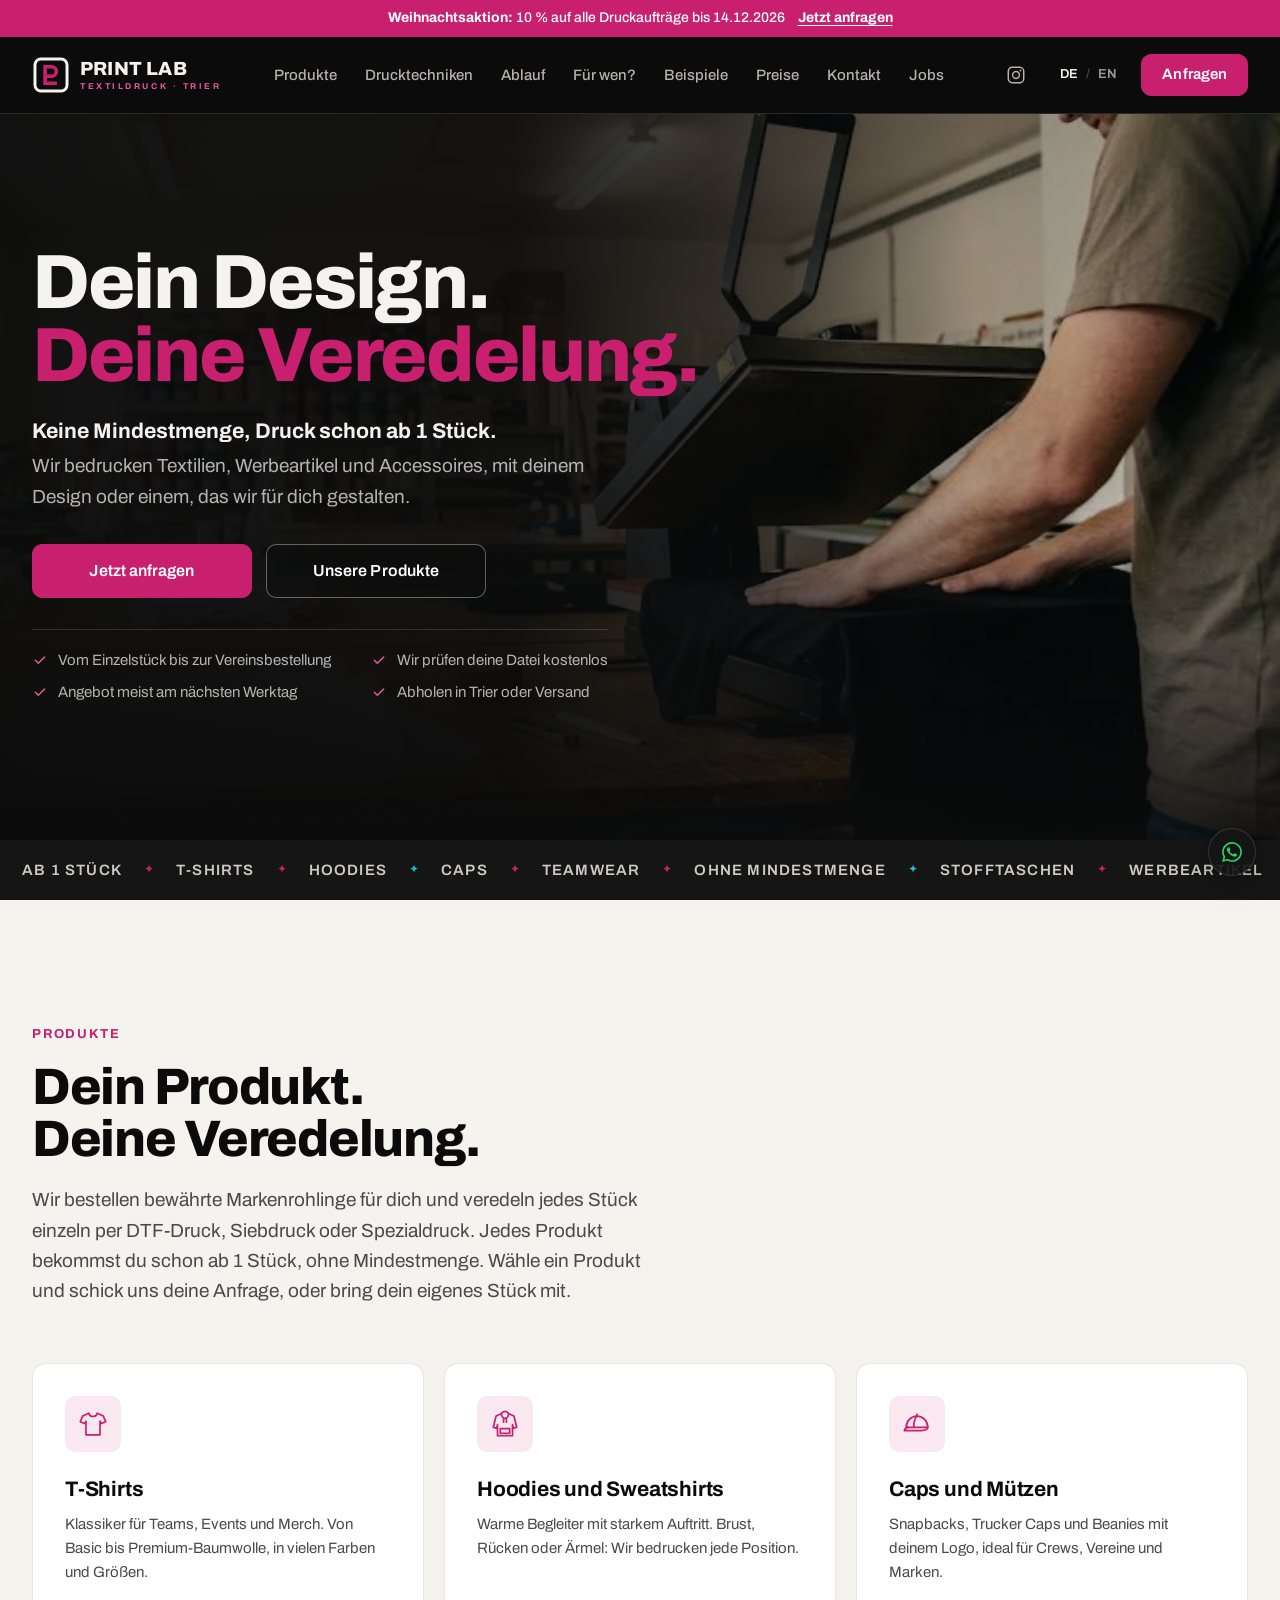
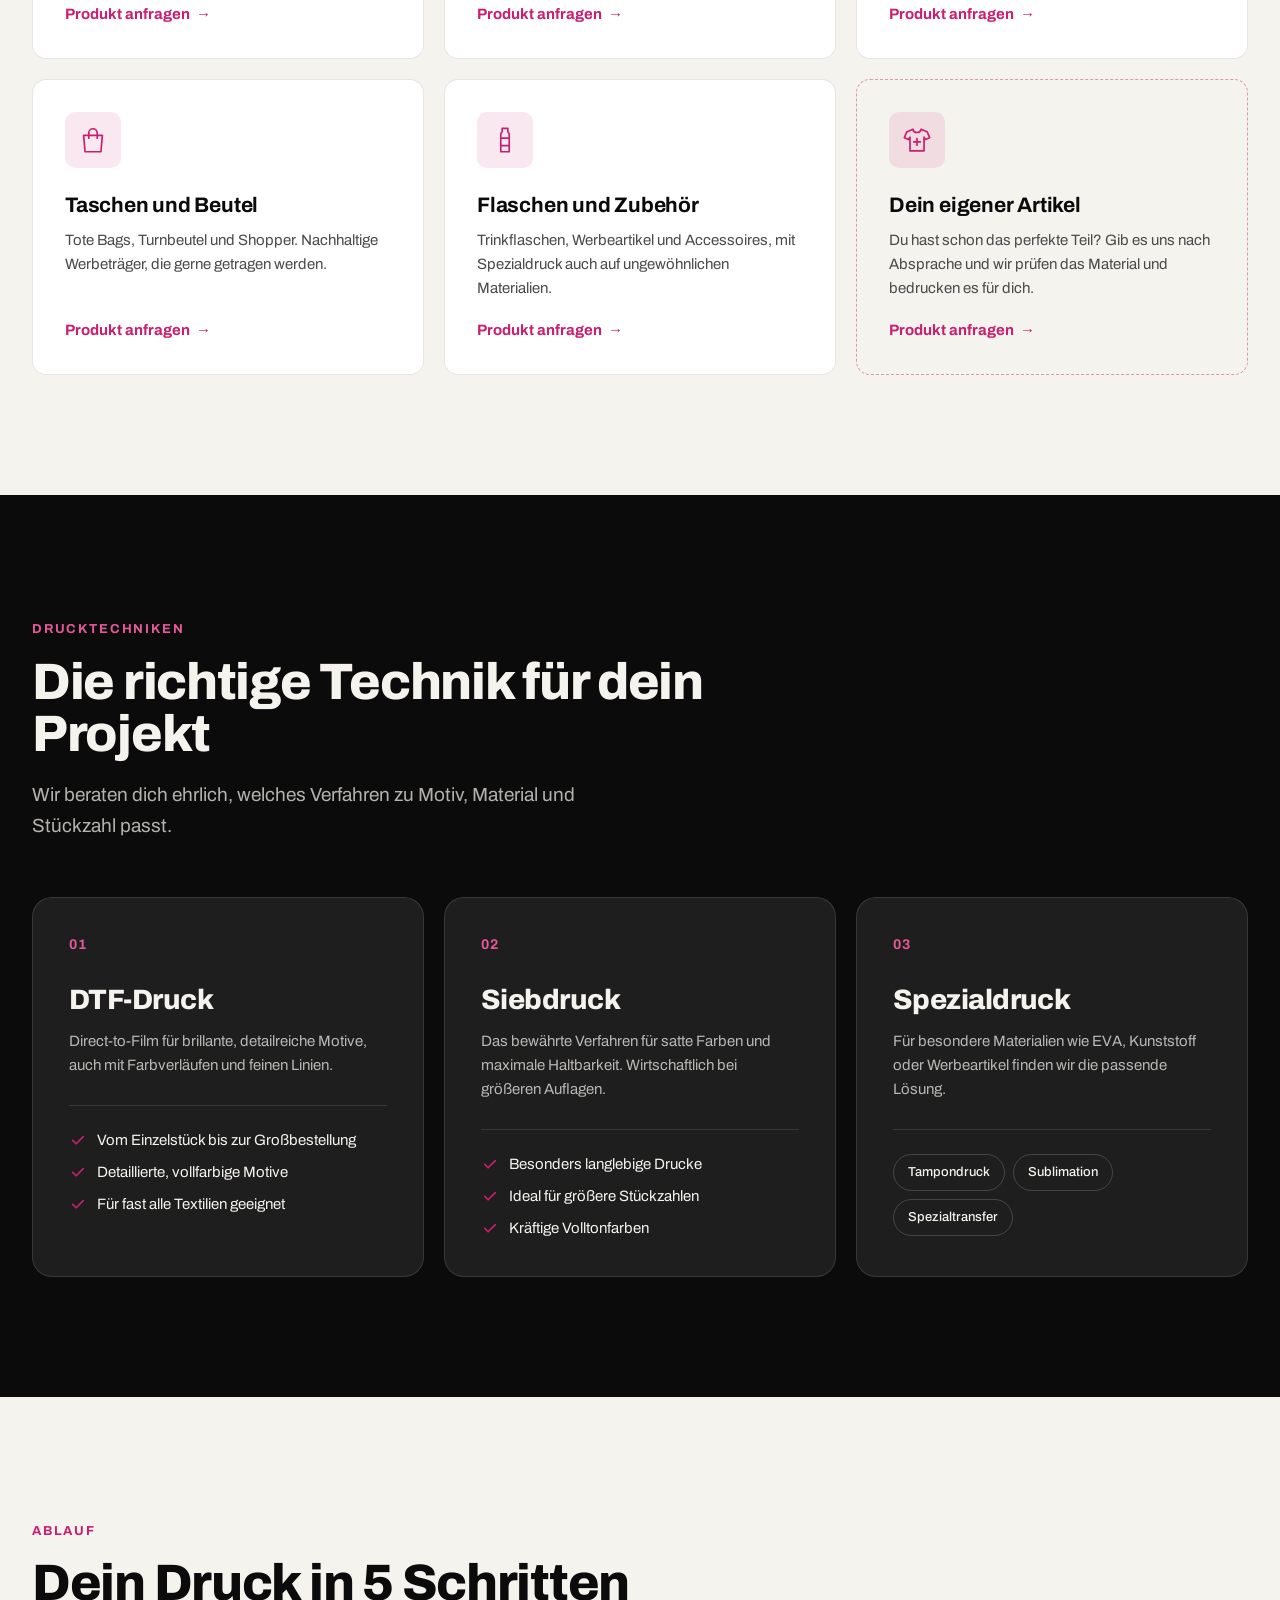
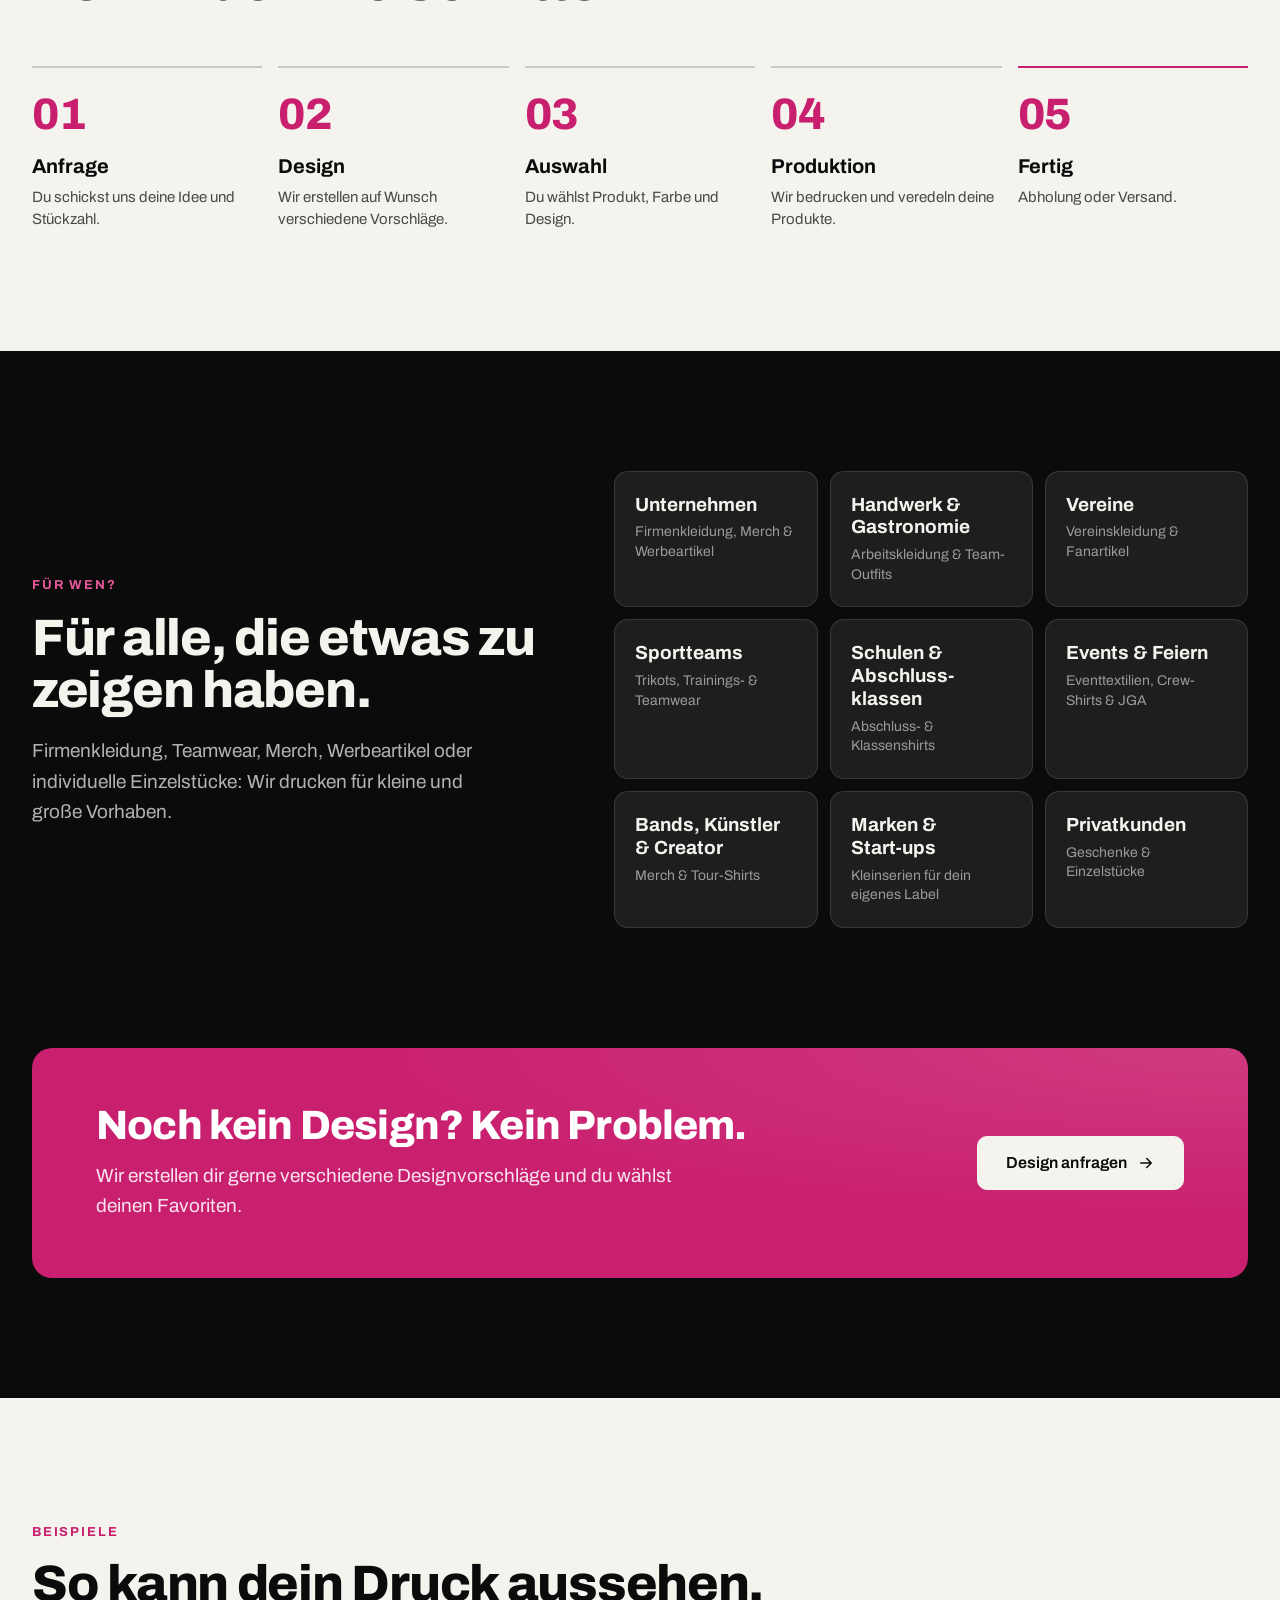
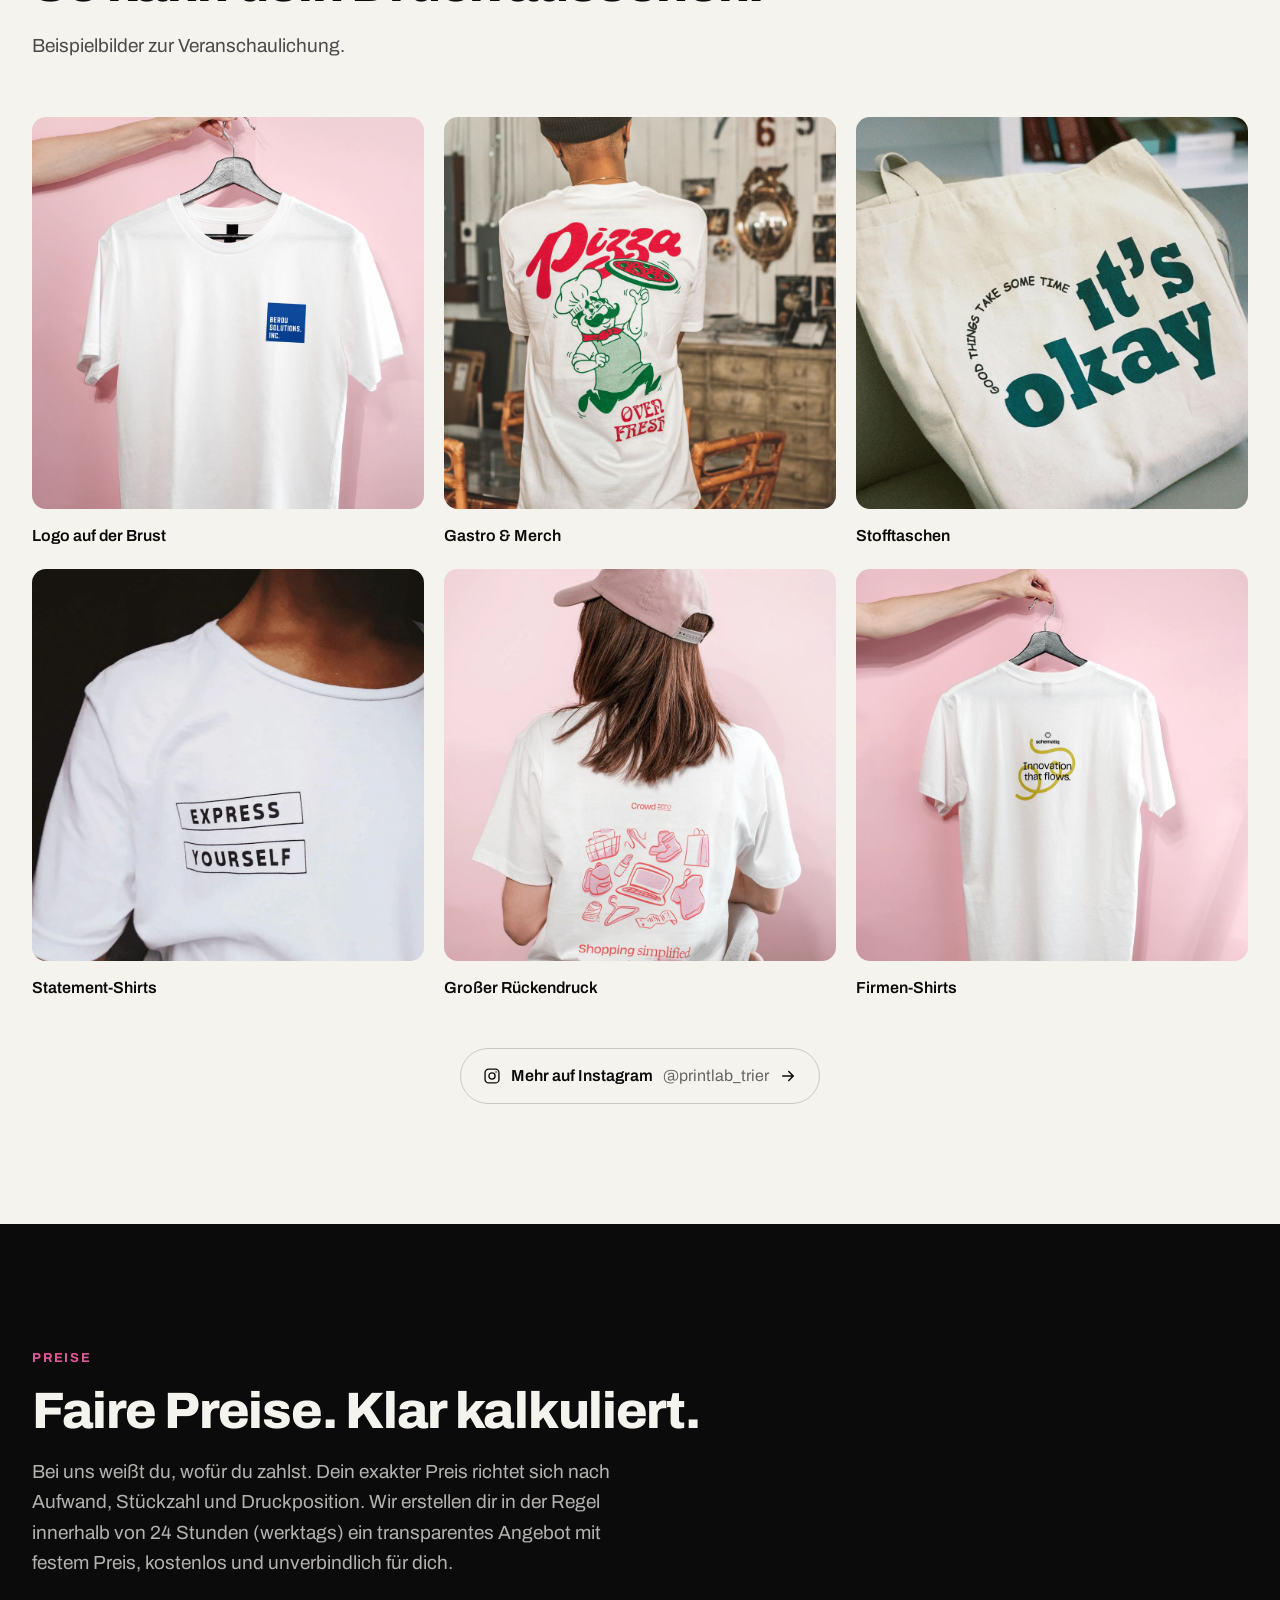
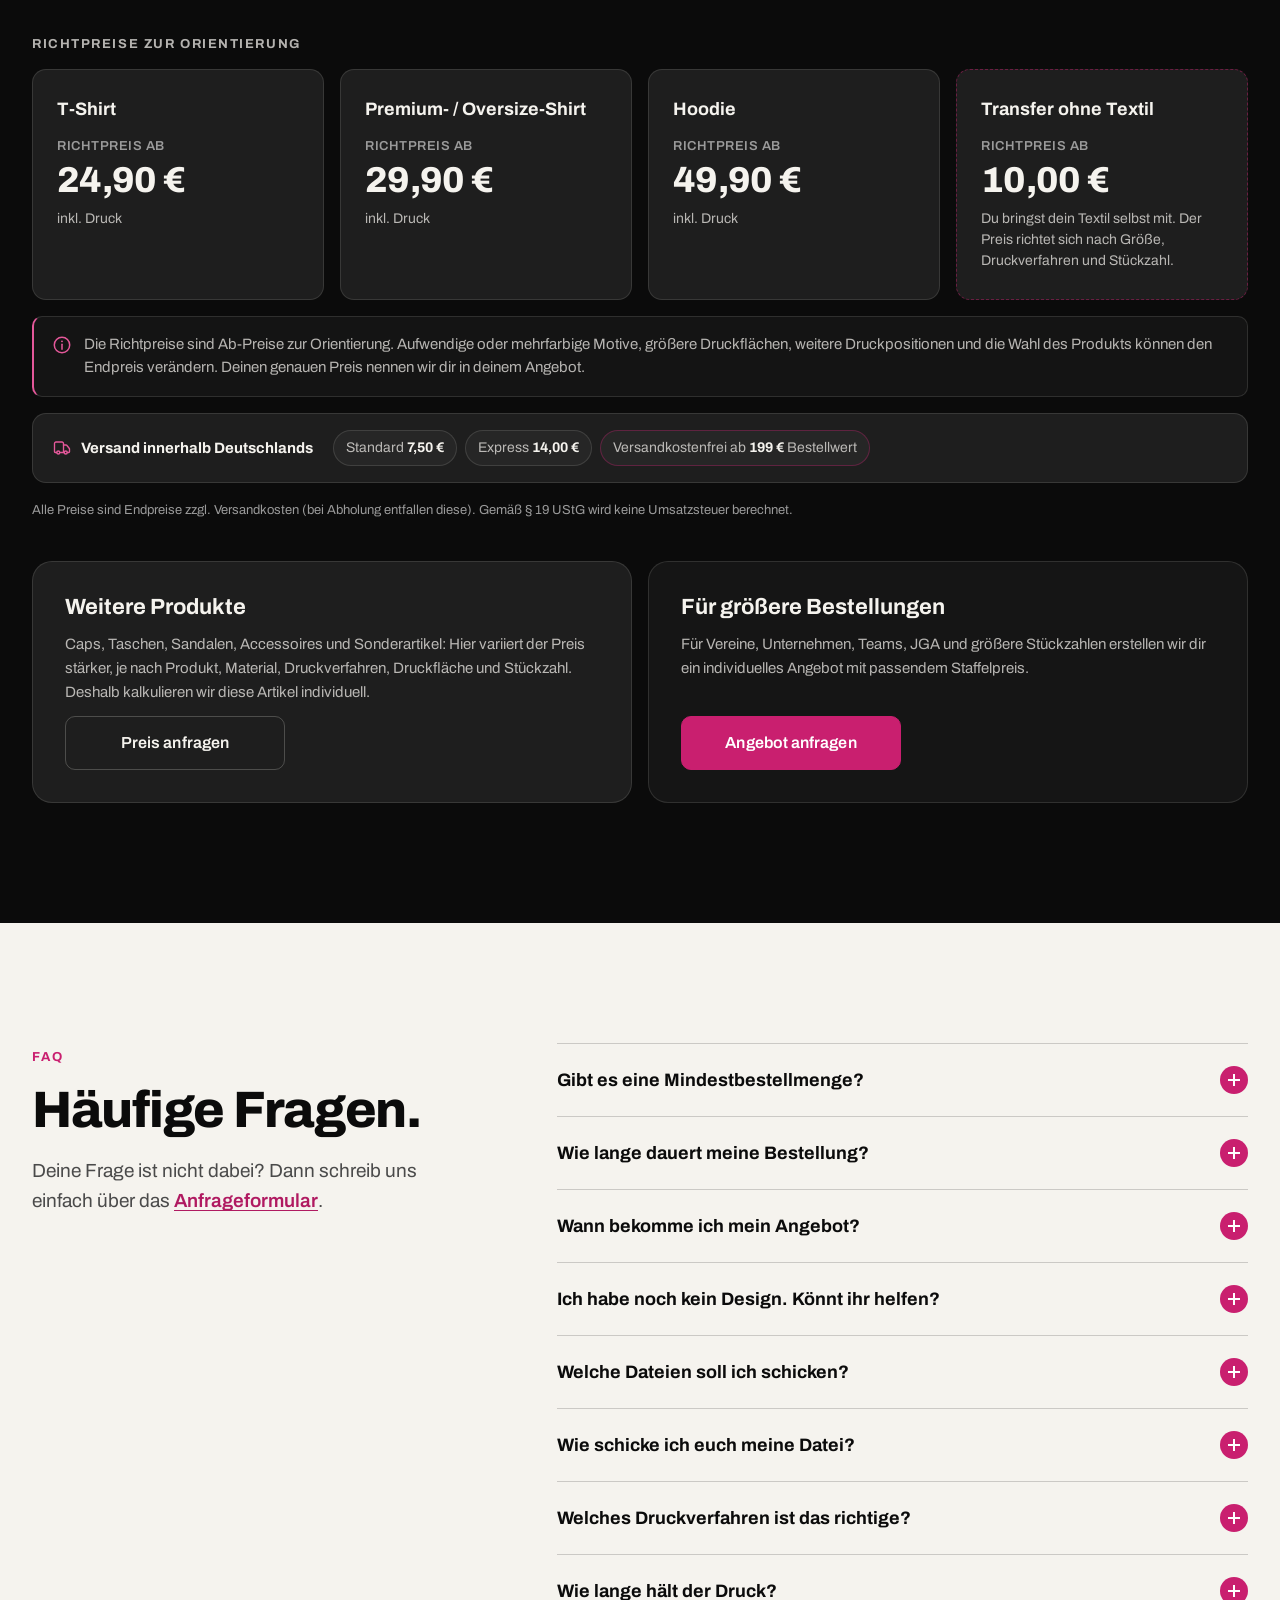
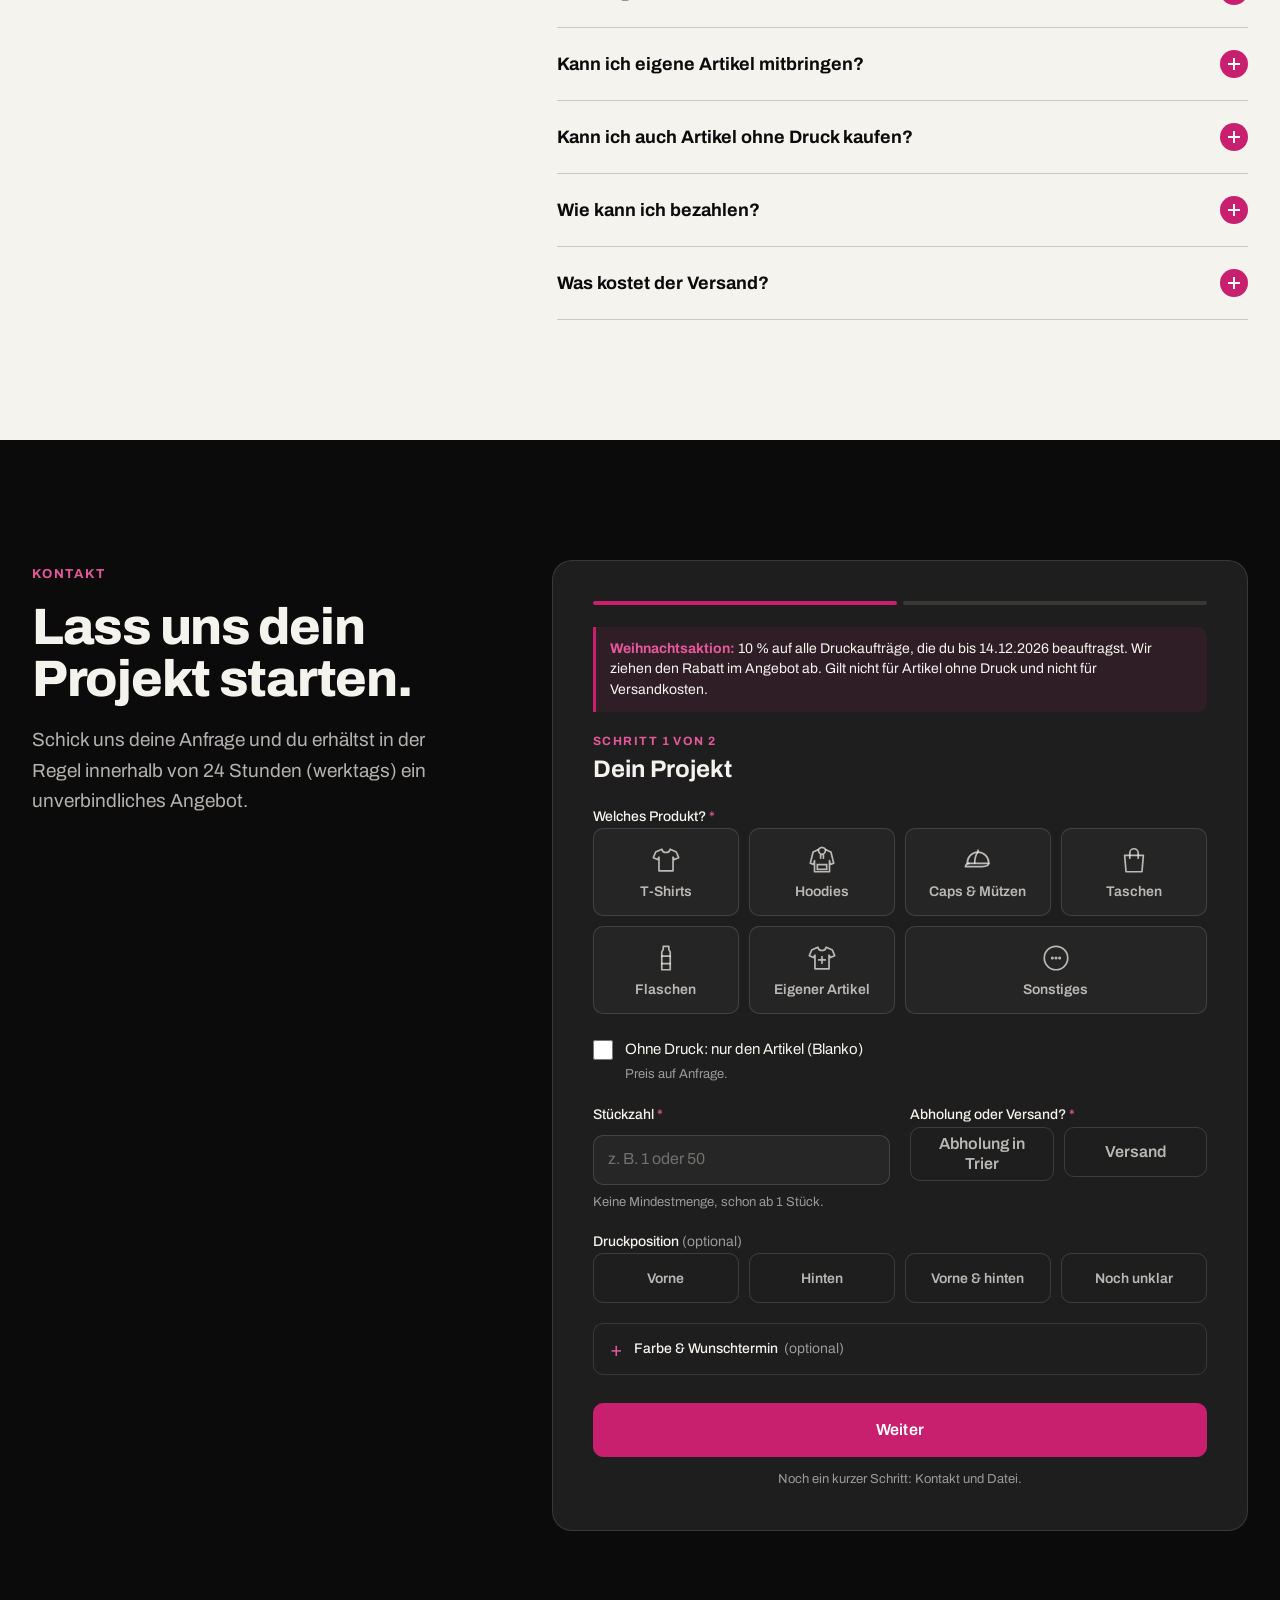
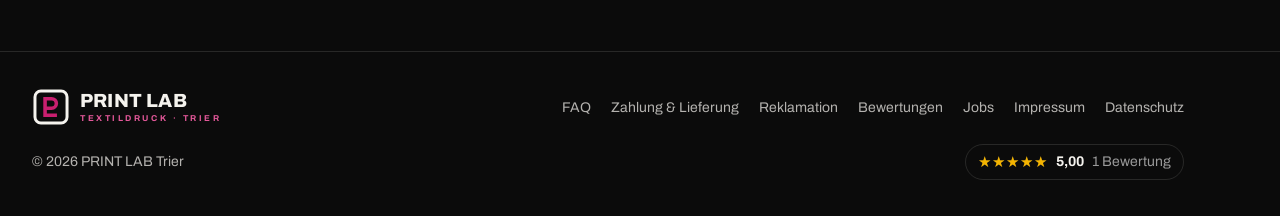
==== commit 4b32661c: "Hero facts: concrete, natural wording instead of generic slogans - Vom Einzelstück bis zur Vereinsbe" ====
--- a/index.html
+++ b/index.html
@@ -9,7 +9,7 @@
   <link rel="canonical" href="https://printlab-trier.de/">
 
   <!-- Marks JS as available before first paint (scroll-reveal only hides content then) -->
-  <script src="js/head.js?v=5d7033d7"></script>
+  <script src="js/head.js?v=7ad8e625"></script>
 
   <meta property="og:type" content="website">
   <meta property="og:title" content="PRINT LAB Trier: Dein Design. Deine Veredelung.">
@@ -23,20 +23,20 @@
   <meta property="og:locale" content="de_DE">
   <meta name="twitter:card" content="summary_large_image">
 
-  <link rel="icon" href="/favicon.ico?v=5d7033d7" sizes="16x16 32x32 48x48">
-  <link rel="icon" href="/assets/icons/favicon-48.png?v=5d7033d7" type="image/png" sizes="48x48">
-  <link rel="icon" href="/assets/icons/favicon-96.png?v=5d7033d7" type="image/png" sizes="96x96">
-  <link rel="icon" href="/assets/icons/icon-192.png?v=5d7033d7" type="image/png" sizes="192x192">
-  <link rel="apple-touch-icon" href="/assets/icons/apple-touch-icon.png?v=5d7033d7" sizes="180x180">
-  <link rel="manifest" href="/site.webmanifest?v=5d7033d7">
+  <link rel="icon" href="/favicon.ico?v=7ad8e625" sizes="16x16 32x32 48x48">
+  <link rel="icon" href="/assets/icons/favicon-48.png?v=7ad8e625" type="image/png" sizes="48x48">
+  <link rel="icon" href="/assets/icons/favicon-96.png?v=7ad8e625" type="image/png" sizes="96x96">
+  <link rel="icon" href="/assets/icons/icon-192.png?v=7ad8e625" type="image/png" sizes="192x192">
+  <link rel="apple-touch-icon" href="/assets/icons/apple-touch-icon.png?v=7ad8e625" sizes="180x180">
+  <link rel="manifest" href="/site.webmanifest?v=7ad8e625">
 
   <link rel="preload" href="assets/fonts/archivo-latin.woff2" as="font" type="font/woff2" crossorigin>
 
-  <link rel="stylesheet" href="css/variables.css?v=5d7033d7">
-  <link rel="stylesheet" href="css/base.css?v=5d7033d7">
-  <link rel="stylesheet" href="css/layout.css?v=5d7033d7">
-  <link rel="stylesheet" href="css/components.css?v=5d7033d7">
-  <link rel="stylesheet" href="css/responsive.css?v=5d7033d7">
+  <link rel="stylesheet" href="css/variables.css?v=7ad8e625">
+  <link rel="stylesheet" href="css/base.css?v=7ad8e625">
+  <link rel="stylesheet" href="css/layout.css?v=7ad8e625">
+  <link rel="stylesheet" href="css/components.css?v=7ad8e625">
+  <link rel="stylesheet" href="css/responsive.css?v=7ad8e625">
 
   <script type="application/ld+json">
   {
@@ -313,10 +313,10 @@
           </div>
 
           <ul class="hero-facts" role="list" aria-label="Unsere Vorteile" data-i18n-aria="aria.trust">
-            <li class="hero-facts__item"><svg class="hero-facts__icon" aria-hidden="true"><use href="#icon-check"></use></svg><span data-i18n="fact.1">Einzelstücke &amp; Kleinserien</span></li>
-            <li class="hero-facts__item"><svg class="hero-facts__icon" aria-hidden="true"><use href="#icon-check"></use></svg><span data-i18n="fact.2">Kostenloser Datencheck</span></li>
-            <li class="hero-facts__item"><svg class="hero-facts__icon" aria-hidden="true"><use href="#icon-check"></use></svg><span data-i18n="fact.3">Angebot meist in 24 Std.</span></li>
-            <li class="hero-facts__item"><svg class="hero-facts__icon" aria-hidden="true"><use href="#icon-check"></use></svg><span data-i18n="fact.4">Lokale Produktion in Trier</span></li>
+            <li class="hero-facts__item"><svg class="hero-facts__icon" aria-hidden="true"><use href="#icon-check"></use></svg><span data-i18n="fact.1">Vom Einzelstück bis zur Vereinsbestellung</span></li>
+            <li class="hero-facts__item"><svg class="hero-facts__icon" aria-hidden="true"><use href="#icon-check"></use></svg><span data-i18n="fact.2">Wir prüfen deine Datei kostenlos</span></li>
+            <li class="hero-facts__item"><svg class="hero-facts__icon" aria-hidden="true"><use href="#icon-check"></use></svg><span data-i18n="fact.3">Angebot meist am nächsten Werktag</span></li>
+            <li class="hero-facts__item"><svg class="hero-facts__icon" aria-hidden="true"><use href="#icon-check"></use></svg><span data-i18n="fact.4">Abholen in Trier oder Versand</span></li>
           </ul>
         </div>
 
@@ -991,7 +991,7 @@
     </svg>
   </a>
 
-  <script src="js/main.js?v=5d7033d7" defer></script>
-  <script src="js/footer-rating.js?v=5d7033d7" defer></script>
+  <script src="js/main.js?v=7ad8e625" defer></script>
+  <script src="js/footer-rating.js?v=7ad8e625" defer></script>
 </body>
 </html>
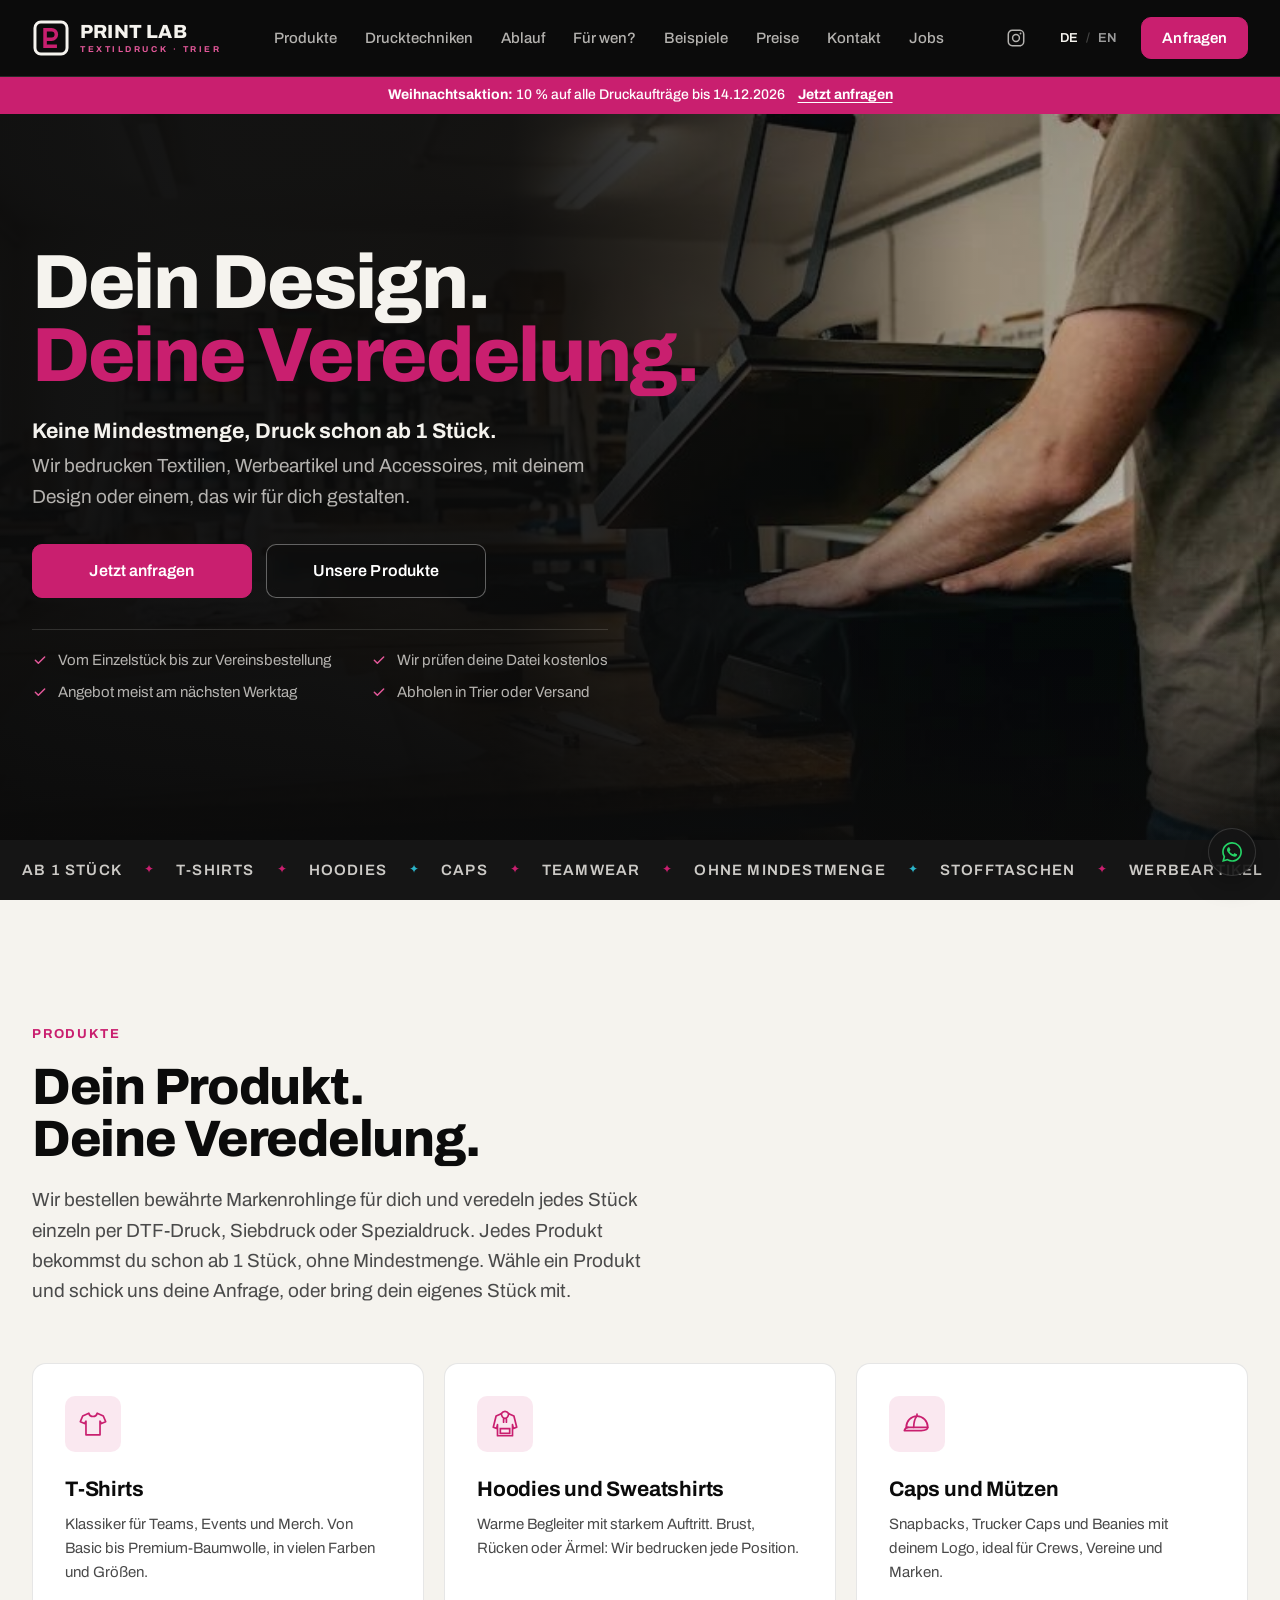
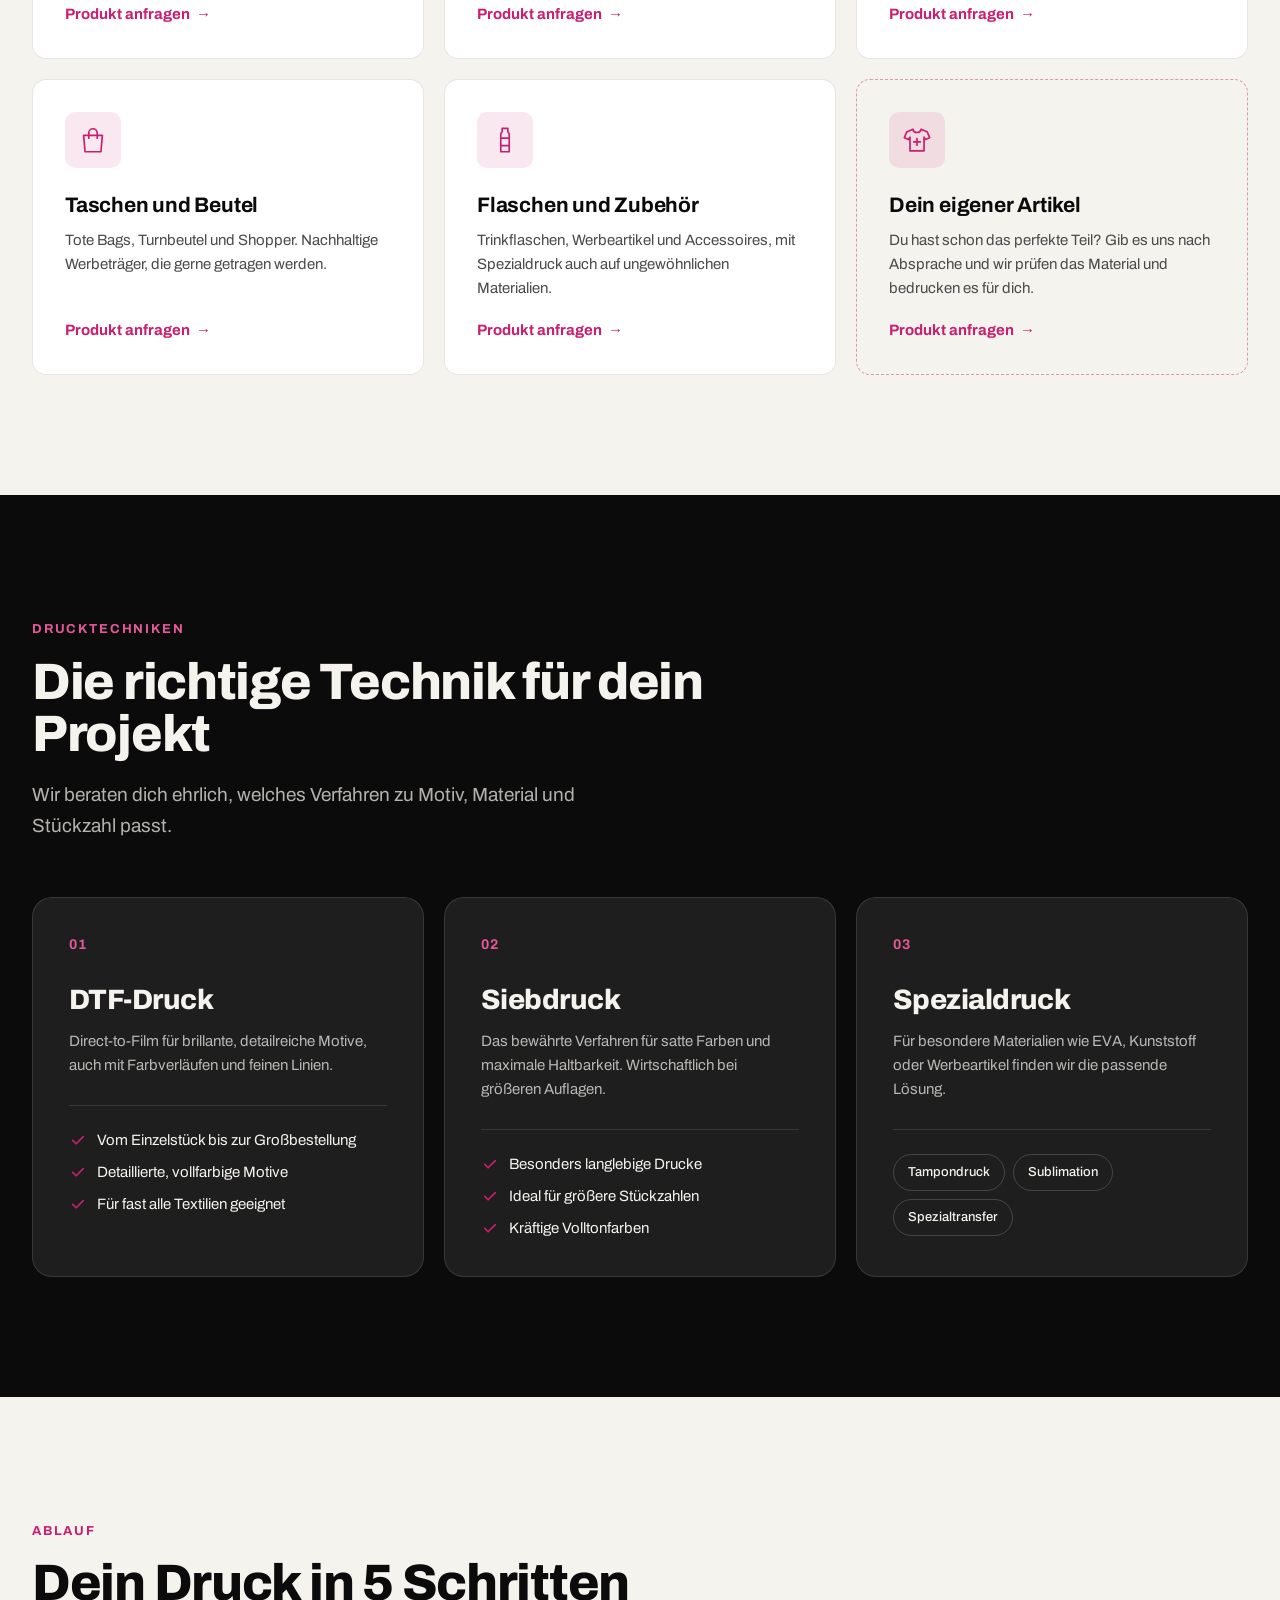
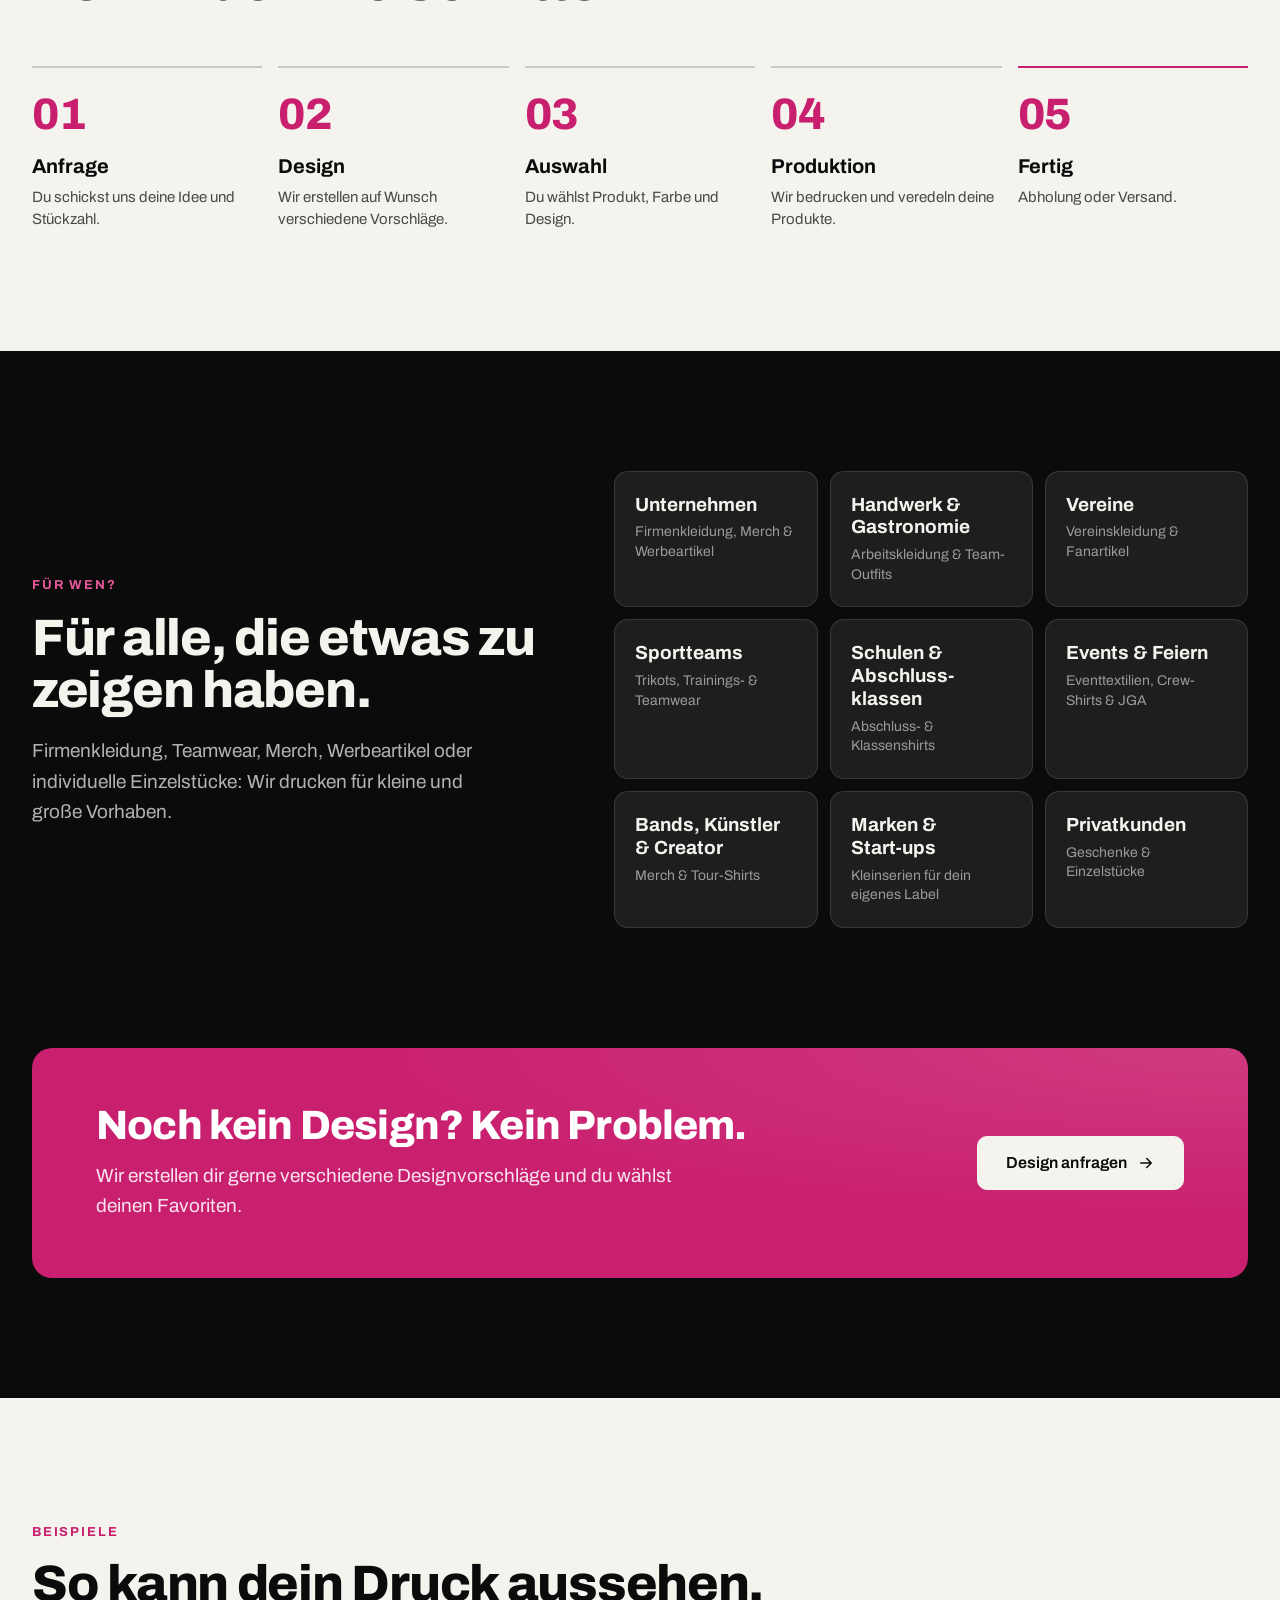
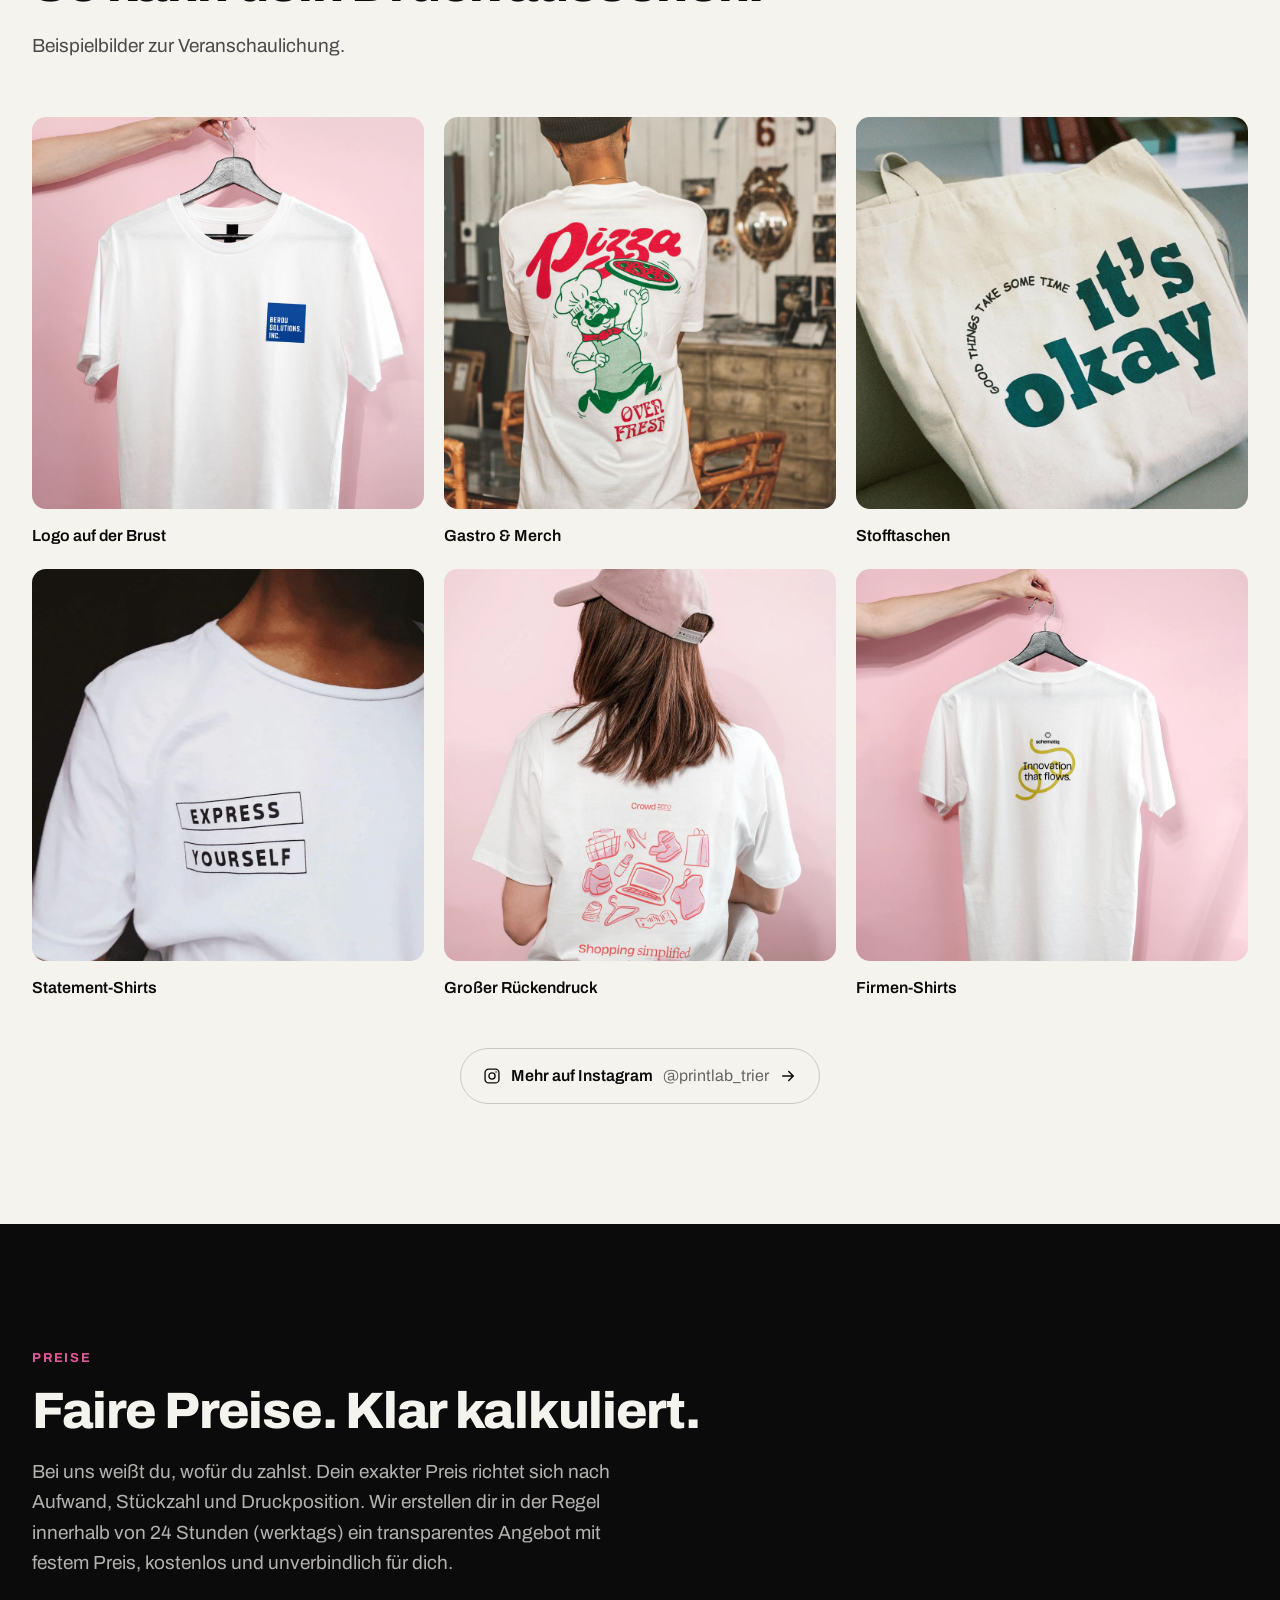
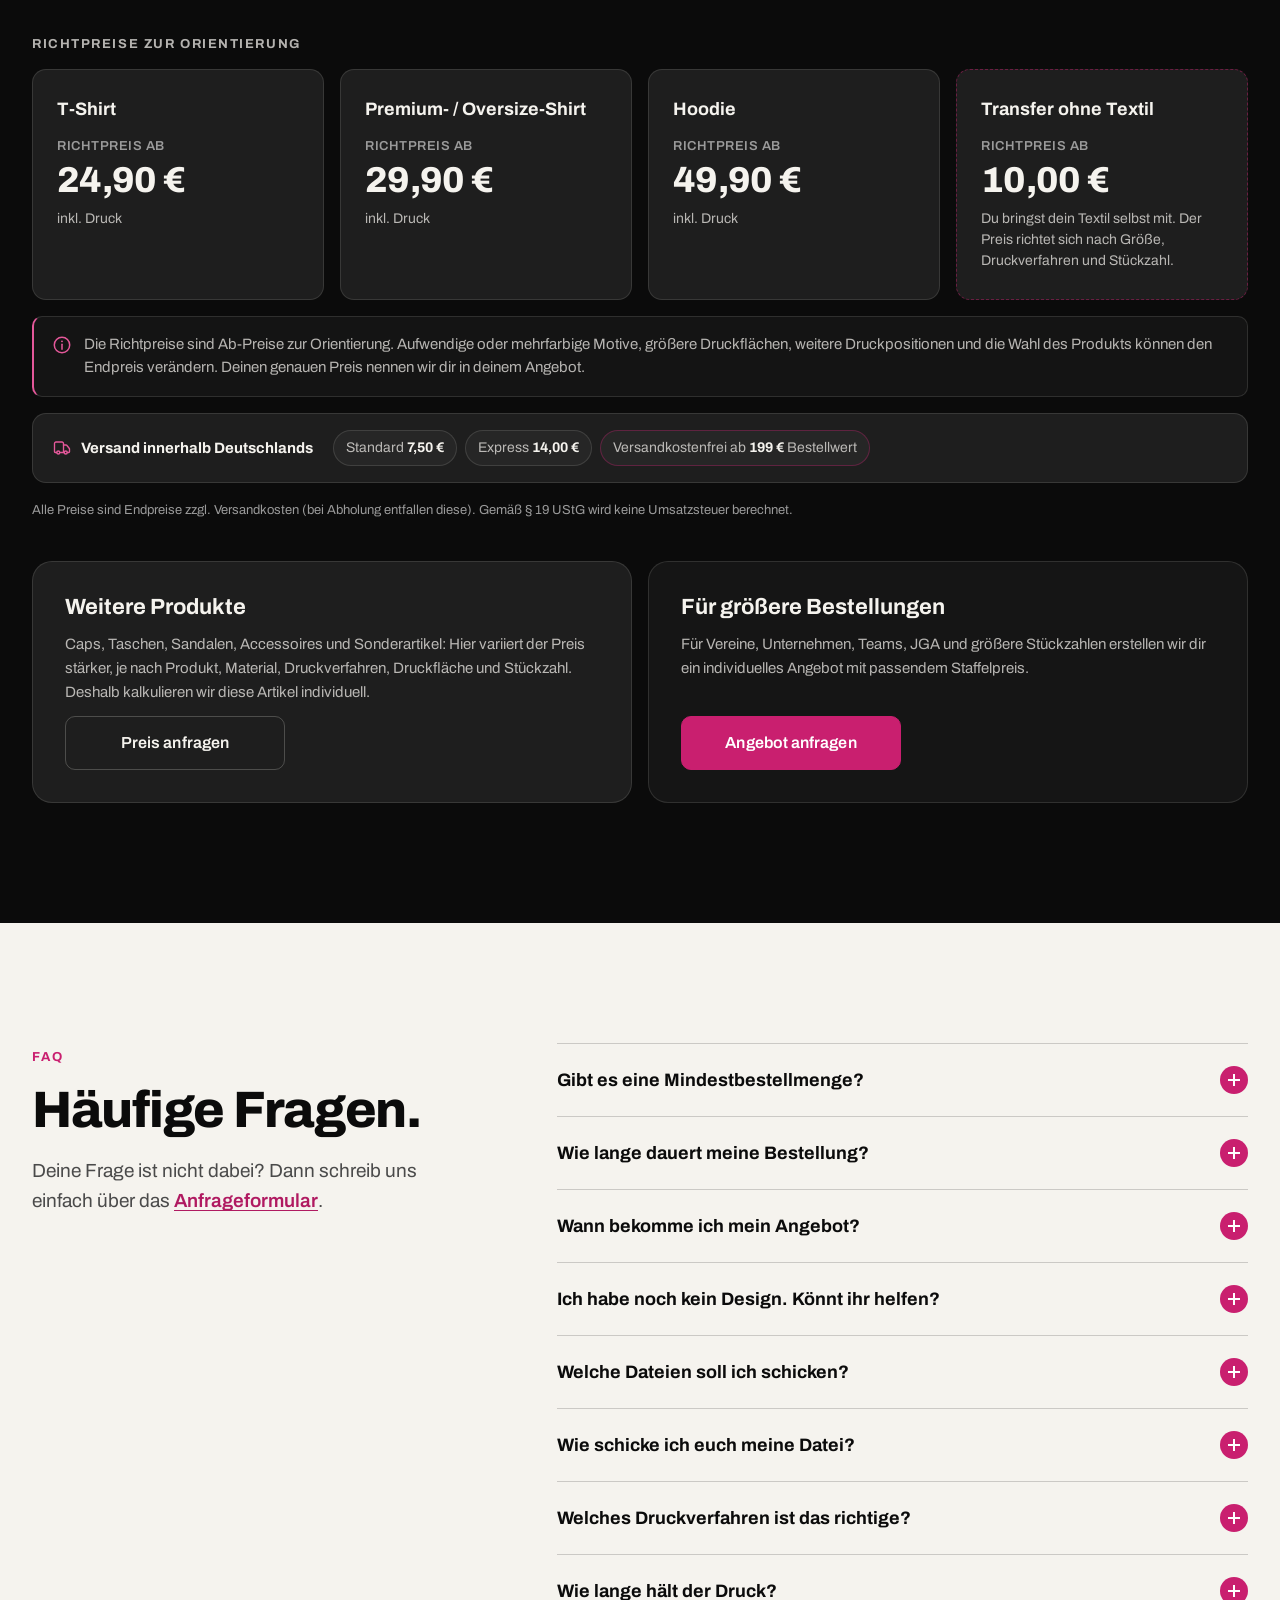
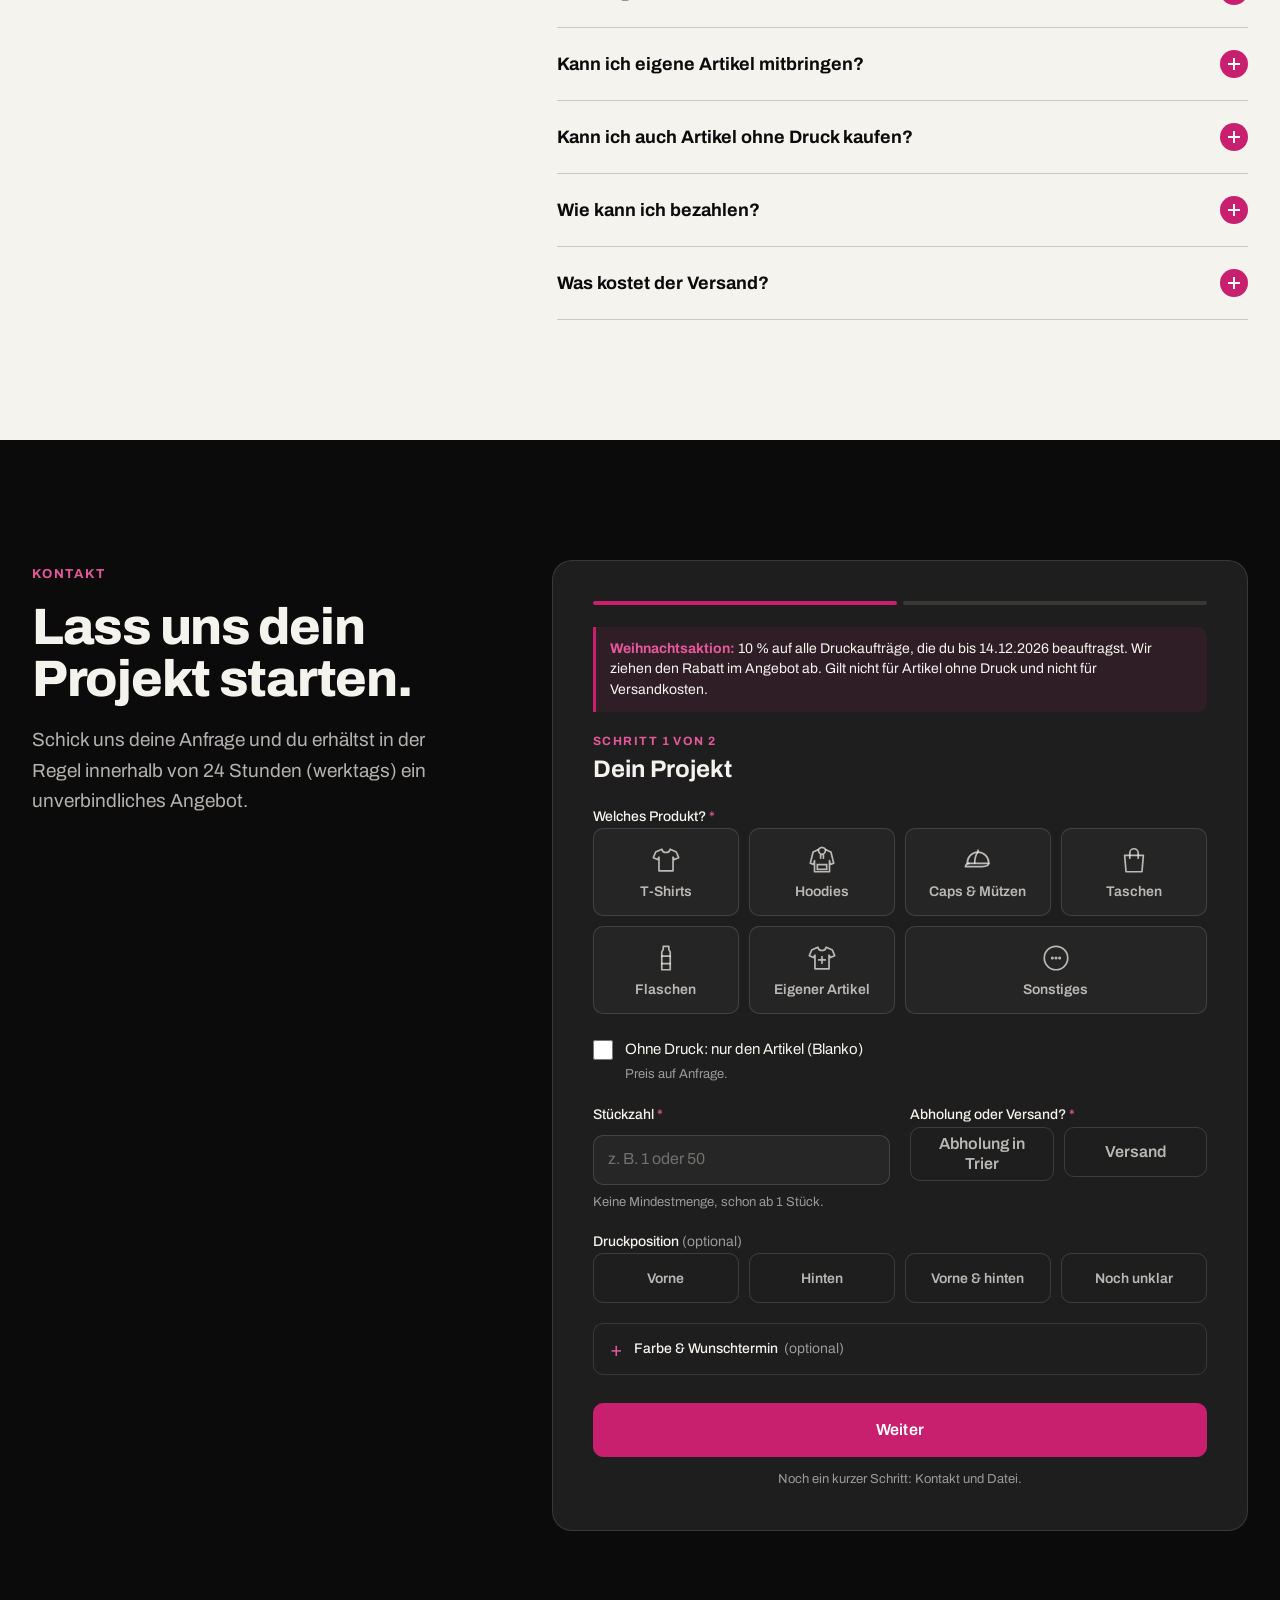
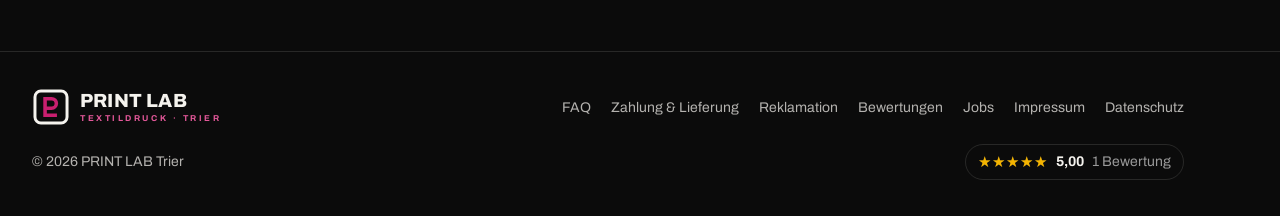
==== commit bb8f25d6: "Christmas banner under the header, so in-app browsers stay black on top Instagram's in-app browser (" ====
--- a/index.html
+++ b/index.html
@@ -167,15 +167,6 @@
 </head>
 <body>
   <a class="skip-link" href="#main" data-i18n="skip">Zum Inhalt springen</a>
-  <!-- Christmas campaign: shown only through html.promo-soon / html.promo-now (js/head.js) -->
-  <div class="promo-bar">
-    <p class="promo-bar__text">
-      <strong data-i18n="promo.label">Weihnachtsaktion:</strong>
-      <span class="promo-soon-only"><span class="promo-long" data-i18n="promo.soon">10 % auf alle Druckaufträge vom 14.11. bis 14.12.2026</span><span class="promo-short" data-i18n="promo.soonShort">10 % ab 14.11.</span></span>
-      <span class="promo-now-only"><span class="promo-long" data-i18n="promo.now">10 % auf alle Druckaufträge bis 14.12.2026</span><span class="promo-short" data-i18n="promo.nowShort">10 % bis 14.12.</span></span>
-      <a class="promo-bar__link" href="/#contact" data-i18n="promo.cta">Jetzt anfragen</a>
-    </p>
-  </div>
 
   <!-- SVG sprite: icons referenced via <use href="#icon-..."> -->
   <svg class="visually-hidden" aria-hidden="true" focusable="false">
@@ -284,6 +275,18 @@
       </ul>
     </nav>
   </header>
+
+  <!-- Christmas campaign: shown only through html.promo-soon / html.promo-now (js/head.js);
+       below the header, so in-app browsers (Instagram) and Safari tint
+       their toolbar black like the header, not pink -->
+  <div class="promo-bar">
+    <p class="promo-bar__text">
+      <strong data-i18n="promo.label">Weihnachtsaktion:</strong>
+      <span class="promo-soon-only"><span class="promo-long" data-i18n="promo.soon">10 % auf alle Druckaufträge vom 14.11. bis 14.12.2026</span><span class="promo-short" data-i18n="promo.soonShort">10 % ab 14.11.</span></span>
+      <span class="promo-now-only"><span class="promo-long" data-i18n="promo.now">10 % auf alle Druckaufträge bis 14.12.2026</span><span class="promo-short" data-i18n="promo.nowShort">10 % bis 14.12.</span></span>
+      <a class="promo-bar__link" href="/#contact" data-i18n="promo.cta">Jetzt anfragen</a>
+    </p>
+  </div>
 
   <main id="main">
 
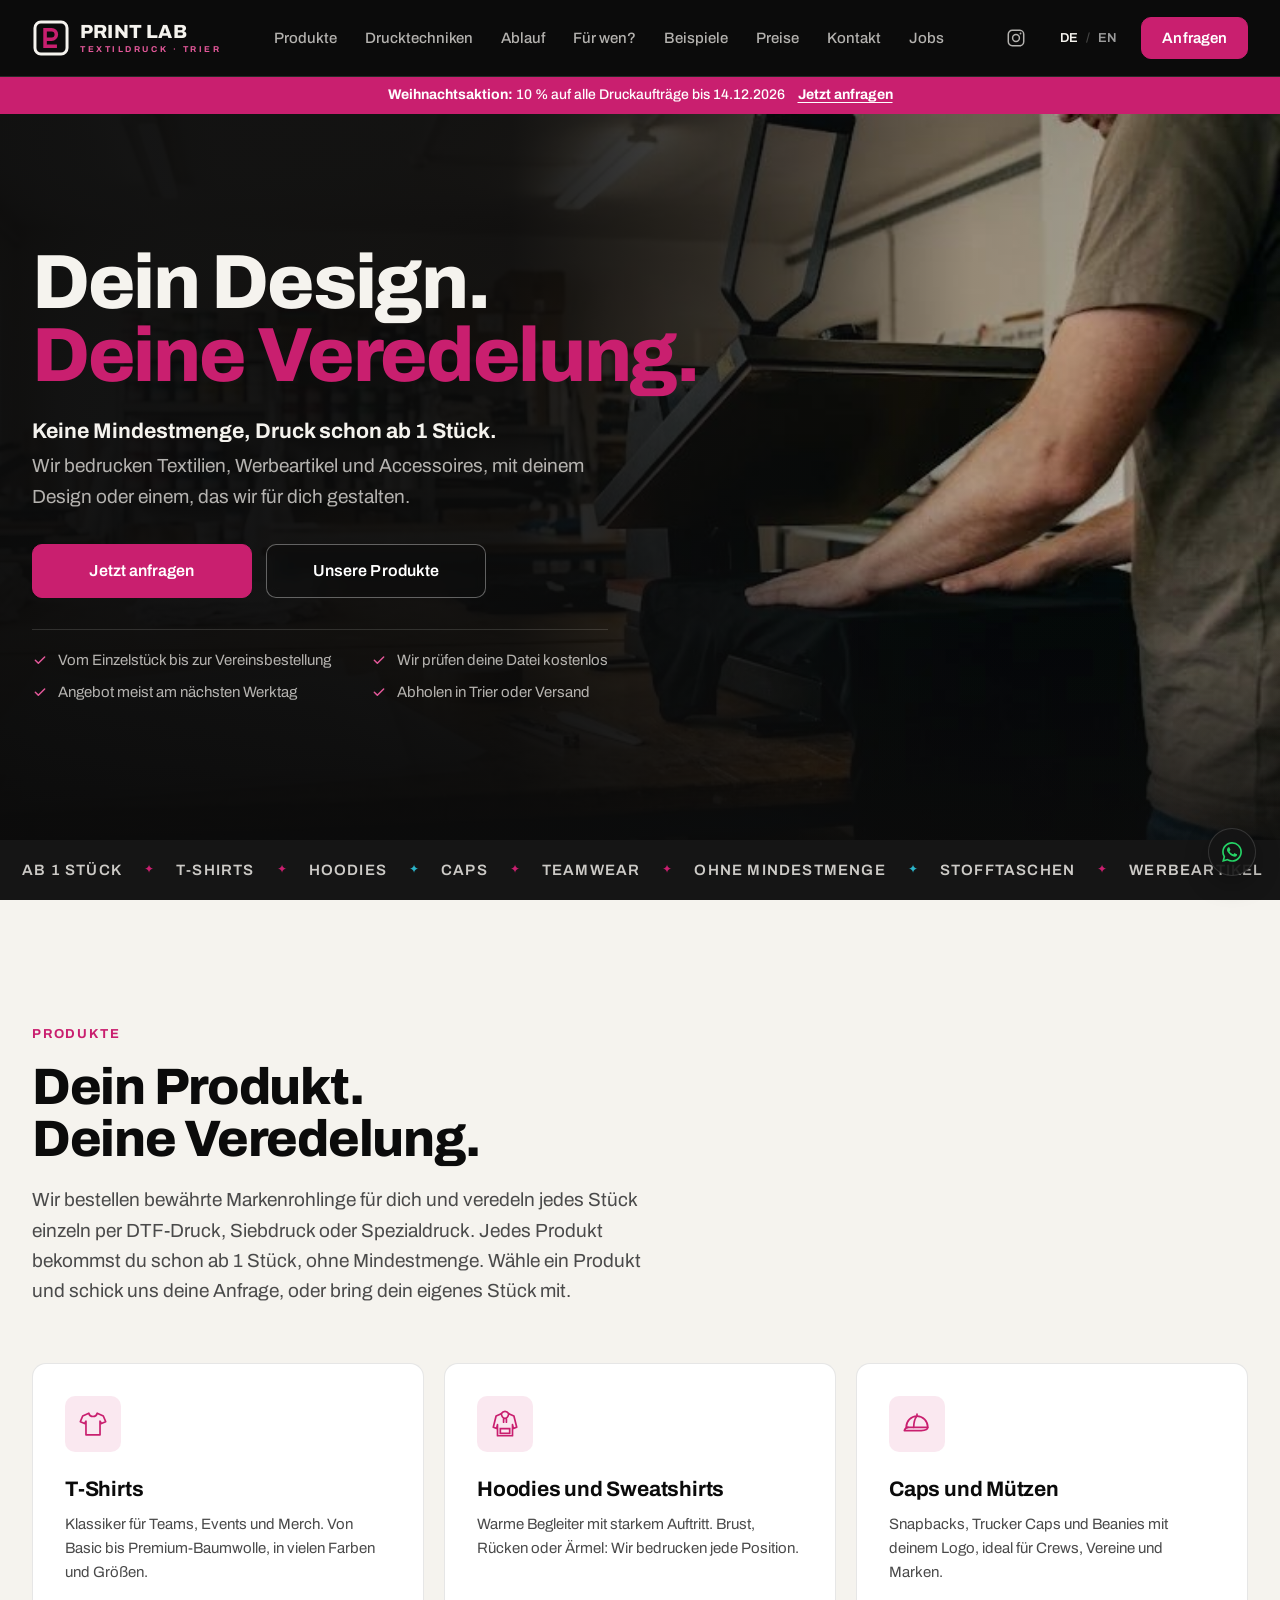
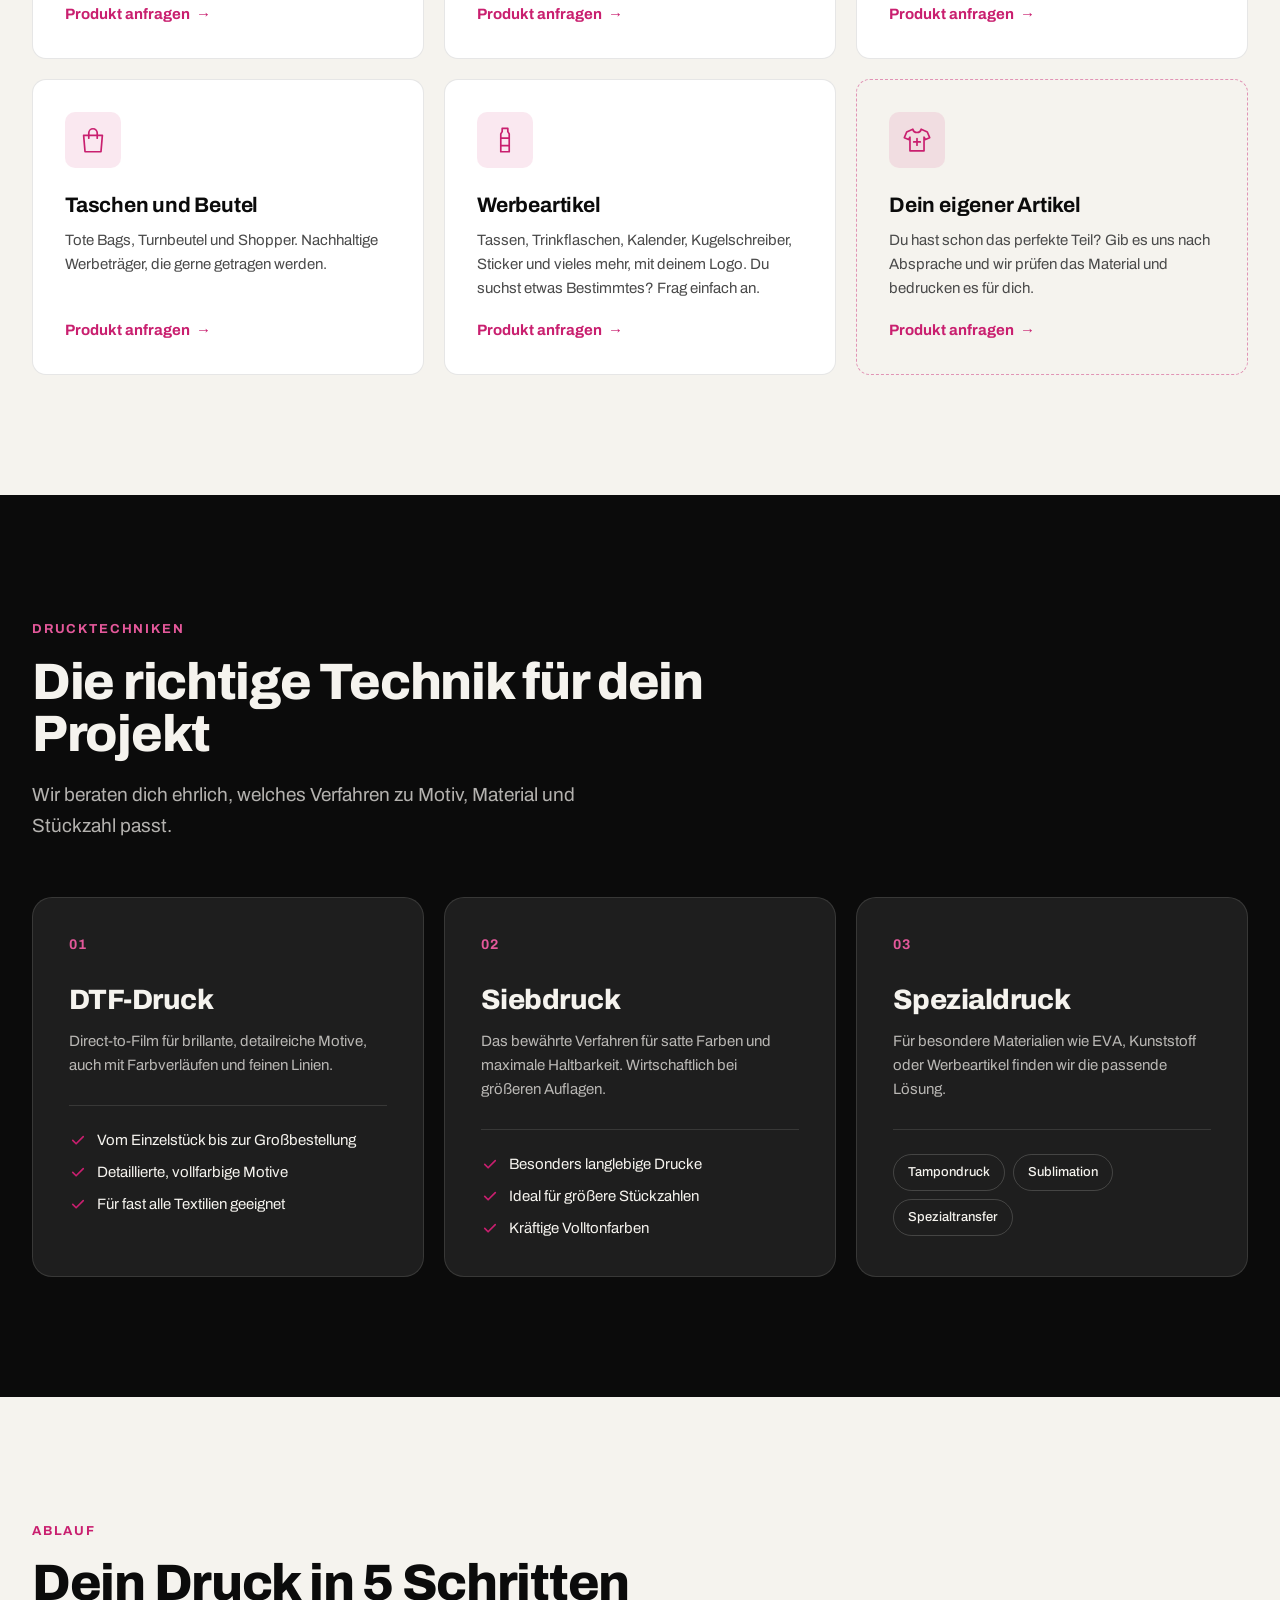
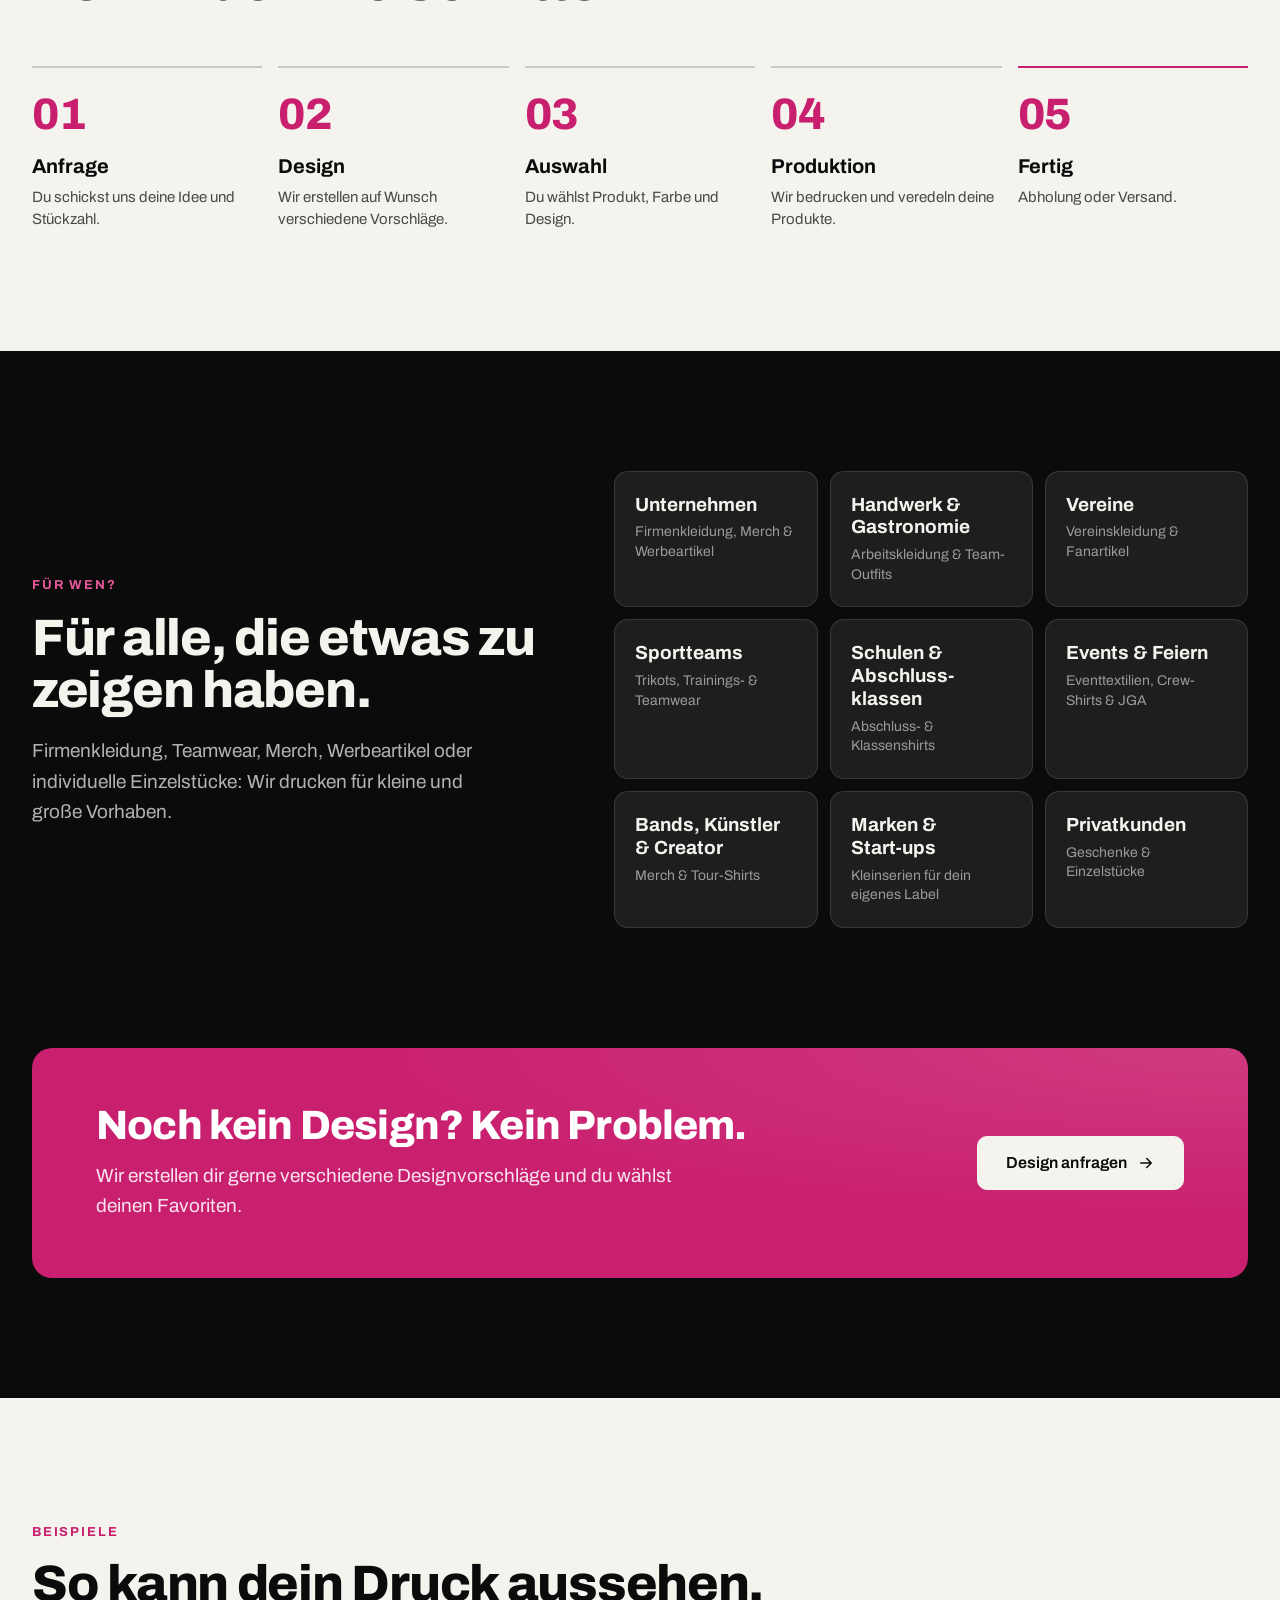
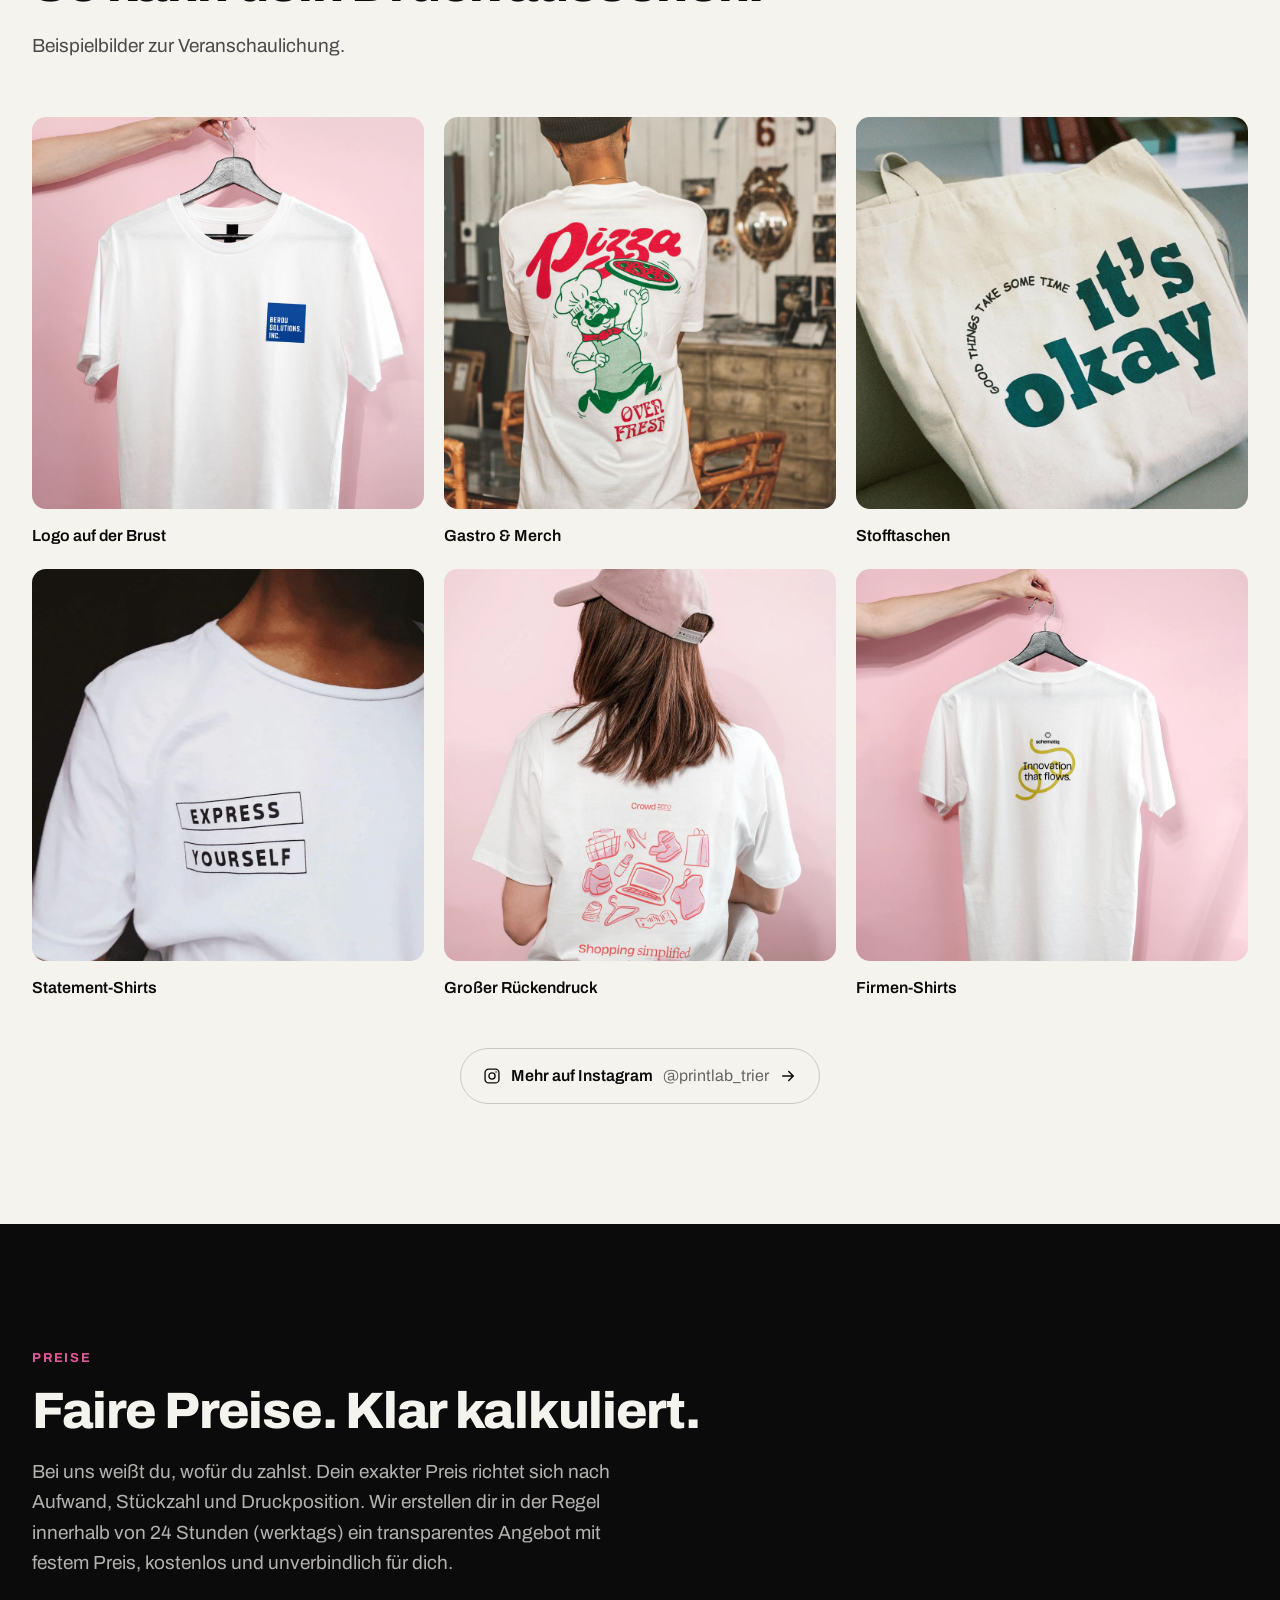
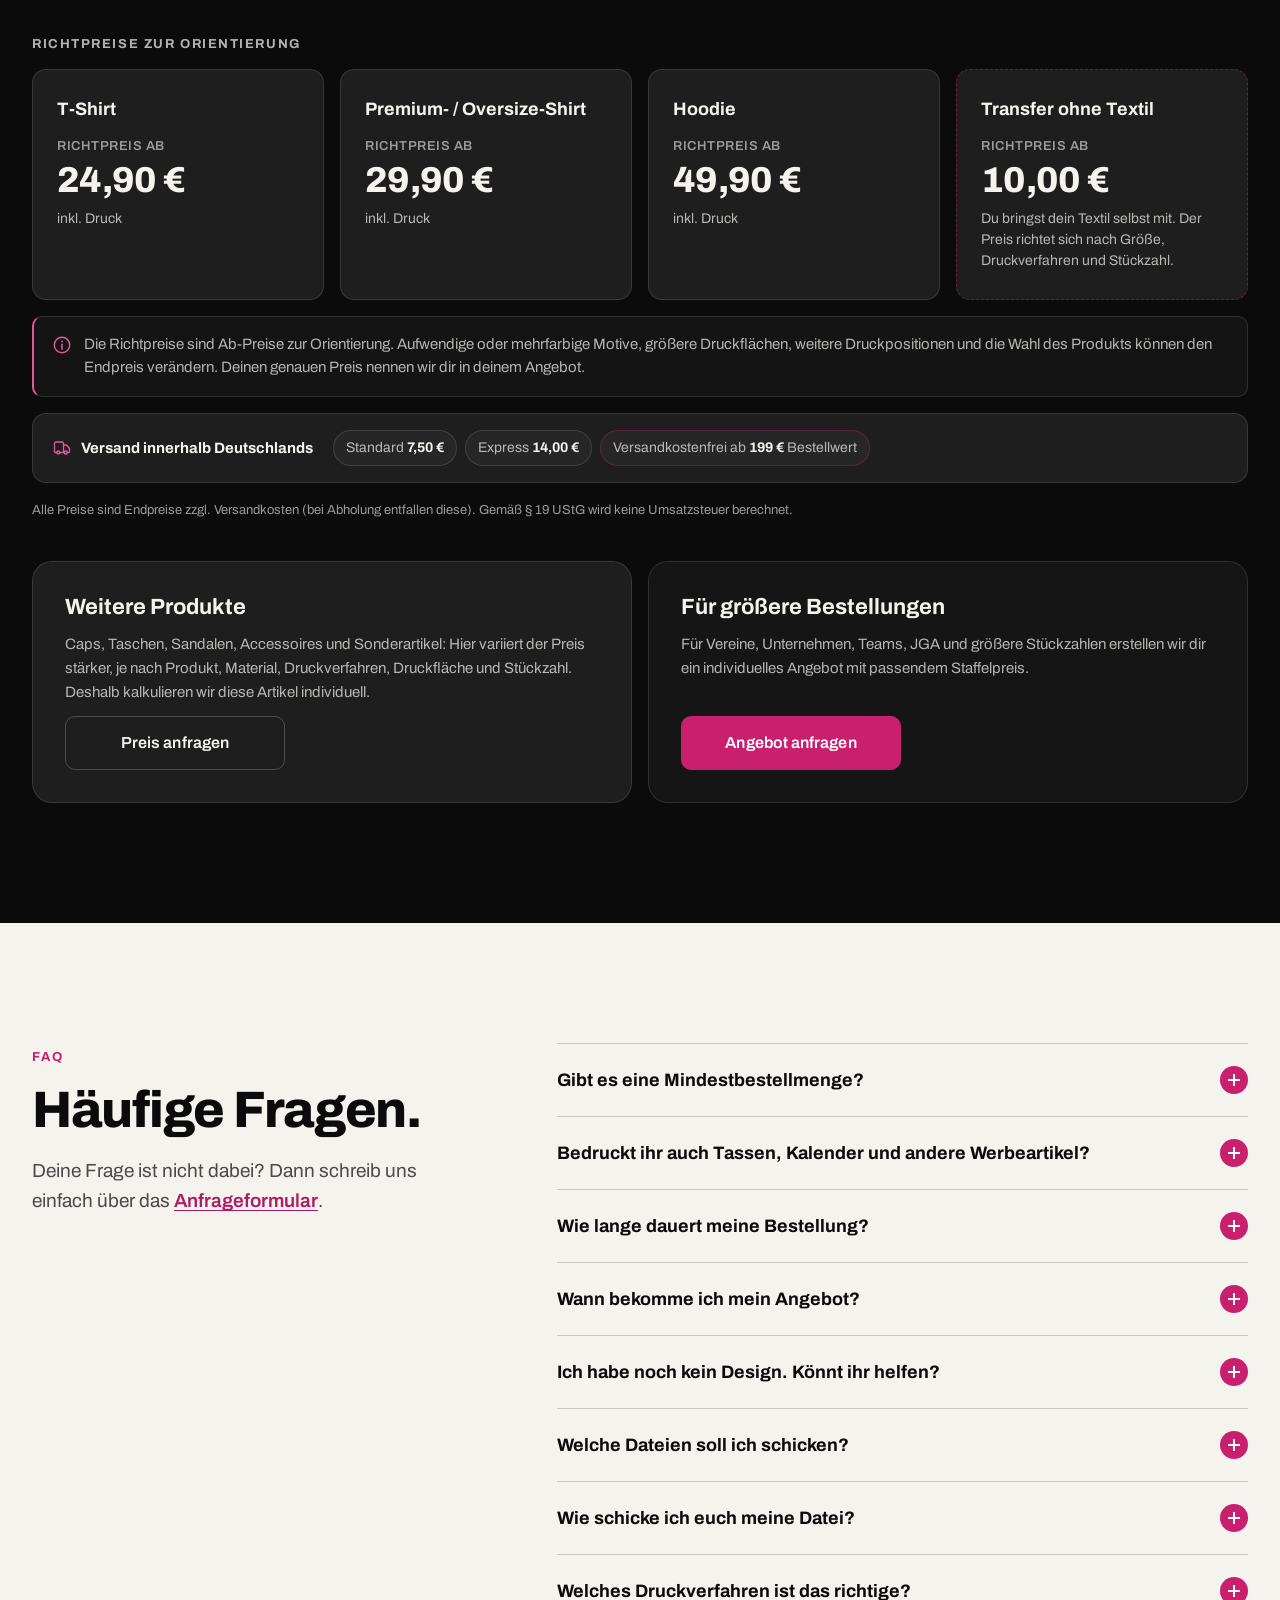
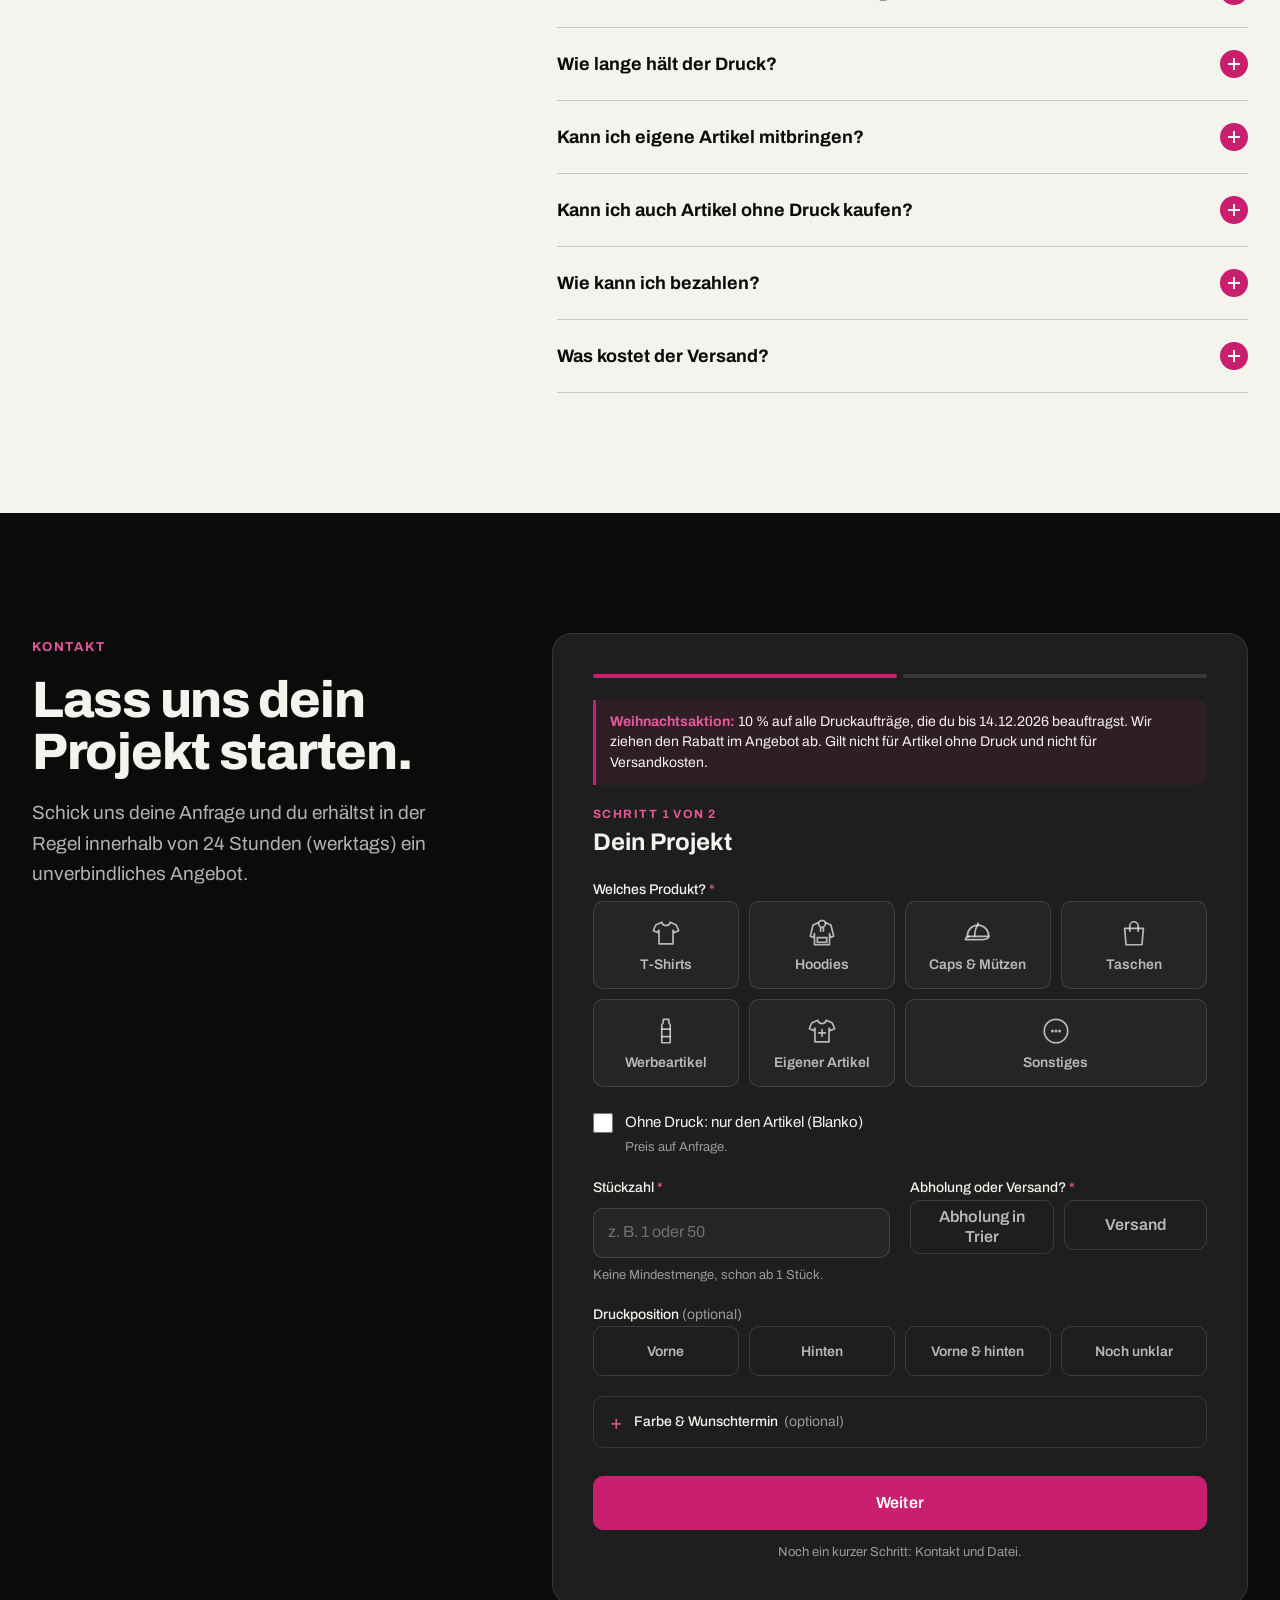
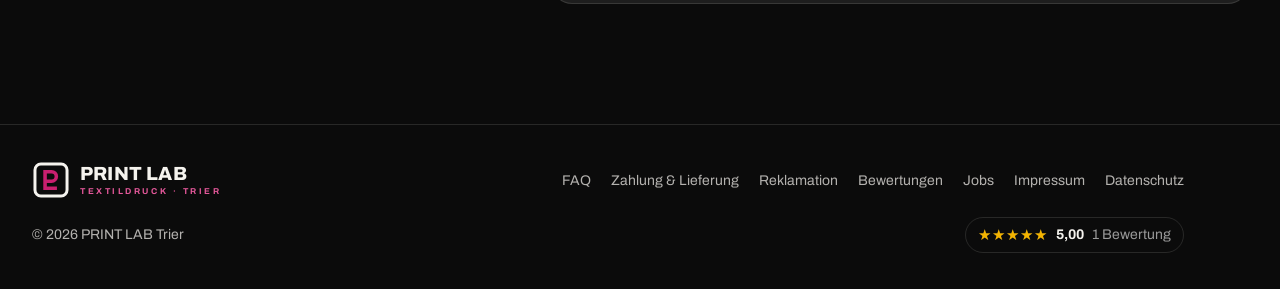
==== commit 5e5dbe9a: "Show promotional items as the second pillar, textiles stay first - Title: 'Textildruck & Werbeartike" ====
--- a/index.html
+++ b/index.html
@@ -3,17 +3,17 @@
 <head>
   <meta charset="UTF-8">
   <meta name="viewport" content="width=device-width, initial-scale=1">
-  <title>PRINT LAB Trier | Textildruck ab 1 Stück, ohne Mindestmenge</title>
-  <meta name="description" content="Textildruck in Trier ohne Mindestmenge: T-Shirts, Hoodies, Caps und Werbeartikel schon ab 1 Stück. Mit deinem Logo oder Design, oder wir gestalten es für dich. DTF-Druck, Siebdruck, Spezialdruck. Angebot in der Regel innerhalb von 24 Stunden.">
+  <title>PRINT LAB Trier | Textildruck &amp; Werbeartikel ab 1 Stück</title>
+  <meta name="description" content="Textildruck in Trier ohne Mindestmenge: T-Shirts, Hoodies, Caps und Taschen schon ab 1 Stück, dazu Werbeartikel wie Tassen, Flaschen, Kalender und Kugelschreiber. Mit deinem Logo, oder wir gestalten es für dich. Angebot in der Regel innerhalb von 24 Stunden.">
   <meta name="theme-color" content="#0B0B0B">
   <link rel="canonical" href="https://printlab-trier.de/">
 
   <!-- Marks JS as available before first paint (scroll-reveal only hides content then) -->
-  <script src="js/head.js?v=7ad8e625"></script>
+  <script src="js/head.js?v=d2028dc9"></script>
 
   <meta property="og:type" content="website">
   <meta property="og:title" content="PRINT LAB Trier: Dein Design. Deine Veredelung.">
-  <meta property="og:description" content="Textildruck in Trier ohne Mindestmenge, schon ab 1 Stück: Textilien, Werbeartikel und Accessoires, mit deinem Design oder einem, das wir für dich gestalten. Angebot in der Regel innerhalb von 24 Stunden.">
+  <meta property="og:description" content="Textildruck in Trier ohne Mindestmenge, schon ab 1 Stück, dazu Werbeartikel wie Tassen, Flaschen und Kalender. Mit deinem Design oder einem, das wir für dich gestalten. Angebot in der Regel innerhalb von 24 Stunden.">
   <meta property="og:url" content="https://printlab-trier.de/">
   <meta property="og:site_name" content="PRINT LAB Trier">
   <meta property="og:image" content="https://printlab-trier.de/assets/images/hero-press.jpg">
@@ -23,27 +23,27 @@
   <meta property="og:locale" content="de_DE">
   <meta name="twitter:card" content="summary_large_image">
 
-  <link rel="icon" href="/favicon.ico?v=7ad8e625" sizes="16x16 32x32 48x48">
-  <link rel="icon" href="/assets/icons/favicon-48.png?v=7ad8e625" type="image/png" sizes="48x48">
-  <link rel="icon" href="/assets/icons/favicon-96.png?v=7ad8e625" type="image/png" sizes="96x96">
-  <link rel="icon" href="/assets/icons/icon-192.png?v=7ad8e625" type="image/png" sizes="192x192">
-  <link rel="apple-touch-icon" href="/assets/icons/apple-touch-icon.png?v=7ad8e625" sizes="180x180">
-  <link rel="manifest" href="/site.webmanifest?v=7ad8e625">
+  <link rel="icon" href="/favicon.ico?v=d2028dc9" sizes="16x16 32x32 48x48">
+  <link rel="icon" href="/assets/icons/favicon-48.png?v=d2028dc9" type="image/png" sizes="48x48">
+  <link rel="icon" href="/assets/icons/favicon-96.png?v=d2028dc9" type="image/png" sizes="96x96">
+  <link rel="icon" href="/assets/icons/icon-192.png?v=d2028dc9" type="image/png" sizes="192x192">
+  <link rel="apple-touch-icon" href="/assets/icons/apple-touch-icon.png?v=d2028dc9" sizes="180x180">
+  <link rel="manifest" href="/site.webmanifest?v=d2028dc9">
 
   <link rel="preload" href="assets/fonts/archivo-latin.woff2" as="font" type="font/woff2" crossorigin>
 
-  <link rel="stylesheet" href="css/variables.css?v=7ad8e625">
-  <link rel="stylesheet" href="css/base.css?v=7ad8e625">
-  <link rel="stylesheet" href="css/layout.css?v=7ad8e625">
-  <link rel="stylesheet" href="css/components.css?v=7ad8e625">
-  <link rel="stylesheet" href="css/responsive.css?v=7ad8e625">
+  <link rel="stylesheet" href="css/variables.css?v=d2028dc9">
+  <link rel="stylesheet" href="css/base.css?v=d2028dc9">
+  <link rel="stylesheet" href="css/layout.css?v=d2028dc9">
+  <link rel="stylesheet" href="css/components.css?v=d2028dc9">
+  <link rel="stylesheet" href="css/responsive.css?v=d2028dc9">
 
   <script type="application/ld+json">
   {
     "@context": "https://schema.org",
     "@type": "LocalBusiness",
     "name": "PRINT LAB Trier",
-    "description": "Textildruck ohne Mindestmenge: individueller Druck auf Textilien, Werbeartikeln und Accessoires schon ab 1 Stück, per DTF-Druck, Siebdruck und Spezialdruck.",
+    "description": "Textildruck ohne Mindestmenge: individueller Druck auf Textilien schon ab 1 Stück, per DTF-Druck, Siebdruck und Spezialdruck, dazu Werbeartikel wie Tassen, Trinkflaschen, Kalender und Kugelschreiber mit deinem Logo.",
     "url": "https://printlab-trier.de/",
     "logo": "https://printlab-trier.de/assets/images/logo/printlab-logo-on-light.png",
     "image": "https://printlab-trier.de/assets/images/hero-press.jpg",
@@ -75,6 +75,14 @@
       },
       {
         "@type": "Question",
+        "name": "Bedruckt ihr auch Tassen, Kalender und andere Werbeartikel?",
+        "acceptedAnswer": {
+          "@type": "Answer",
+          "text": "Ja. Neben Textilien bekommst du bei uns fast jeden Werbeartikel mit deinem Logo, zum Beispiel Tassen, Trinkflaschen, Kalender, Kugelschreiber, Notizbücher, Sticker, Schlüsselanhänger, Feuerzeuge, Mousepads oder Regenschirme. Du suchst etwas anderes? Schreib uns, wir finden den passenden Artikel. Bei manchen Werbeartikeln gibt der Hersteller eine Mindestmenge vor; das sagen wir dir vorab im Angebot."
+        }
+      },
+      {
+        "@type": "Question",
         "name": "Wie lange dauert meine Bestellung?",
         "acceptedAnswer": {
           "@type": "Answer",
@@ -342,6 +350,8 @@
           <li class="marquee__item">Ohne Mindestmenge</li><li class="marquee__sep" aria-hidden="true">✦</li>
           <li class="marquee__item">Stofftaschen</li><li class="marquee__sep" aria-hidden="true">✦</li>
           <li class="marquee__item">Werbeartikel</li><li class="marquee__sep" aria-hidden="true">✦</li>
+          <li class="marquee__item">Tassen</li><li class="marquee__sep" aria-hidden="true">✦</li>
+          <li class="marquee__item">Kalender</li><li class="marquee__sep" aria-hidden="true">✦</li>
           <li class="marquee__item">Accessoires</li><li class="marquee__sep" aria-hidden="true">✦</li>
           <li class="marquee__item">Einzelstücke</li><li class="marquee__sep" aria-hidden="true">✦</li>
           <li class="marquee__item">DTF-Druck</li><li class="marquee__sep" aria-hidden="true">✦</li>
@@ -389,9 +399,9 @@
           </li>
           <li class="service-card reveal-on-scroll delay-200">
             <span class="service-card__icon"><svg aria-hidden="true"><use href="#icon-bottle"></use></svg></span>
-            <h3 class="service-card__title" data-i18n="services.5.t">Flaschen und Zubehör</h3>
-            <p class="service-card__text" data-i18n="services.5.d">Trinkflaschen, Werbeartikel und Accessoires, mit Spezialdruck auch auf ungewöhnlichen Materialien.</p>
-            <a class="service-card__cta" href="#contact" data-product-pick="Flaschen / Zubehör"><span data-i18n="services.cta">Produkt anfragen</span> <span aria-hidden="true">→</span></a>
+            <h3 class="service-card__title" data-i18n="services.5.t">Werbeartikel</h3>
+            <p class="service-card__text" data-i18n="services.5.d">Tassen, Trinkflaschen, Kalender, Kugelschreiber, Sticker und vieles mehr, mit deinem Logo. Du suchst etwas Bestimmtes? Frag einfach an.</p>
+            <a class="service-card__cta" href="#contact" data-product-pick="Werbeartikel"><span data-i18n="services.cta">Produkt anfragen</span> <span aria-hidden="true">→</span></a>
           </li>
           <li class="service-card service-card--accent reveal-on-scroll delay-300">
             <span class="service-card__icon"><svg aria-hidden="true"><use href="#icon-own"></use></svg></span>
@@ -686,6 +696,10 @@
             <p class="faq-item__a" data-i18n="faq.a1">Nein, bei uns bestellst du schon ab einem einzigen Stück. Siebdruck bieten wir ab 10 Stück an; für kleinere Mengen empfehlen wir dir DTF-Druck.</p>
           </details>
           <details class="faq-item">
+            <summary class="faq-item__q" data-i18n="faq.q13">Bedruckt ihr auch Tassen, Kalender und andere Werbeartikel?</summary>
+            <p class="faq-item__a" data-i18n="faq.a13">Ja. Neben Textilien bekommst du bei uns fast jeden Werbeartikel mit deinem Logo, zum Beispiel Tassen, Trinkflaschen, Kalender, Kugelschreiber, Notizbücher, Sticker, Schlüsselanhänger, Feuerzeuge, Mousepads oder Regenschirme. Du suchst etwas anderes? Schreib uns, wir finden den passenden Artikel. Bei manchen Werbeartikeln gibt der Hersteller eine Mindestmenge vor; das sagen wir dir vorab im Angebot.</p>
+          </details>
+          <details class="faq-item">
             <summary class="faq-item__q" data-i18n="faq.q2">Wie lange dauert meine Bestellung?</summary>
             <p class="faq-item__a" data-i18n="faq.a2">Nach deiner Freigabe des Designs dauert die Produktion in der Regel 5 Werktage. Beim Versand kommen 1 bis 3 Werktage dazu. Du hast einen festen Termin, zum Beispiel für ein Event oder einen JGA? Schreib ihn einfach in deine Anfrage und wir sagen dir ehrlich, ob es klappt.</p>
           </details>
@@ -784,8 +798,8 @@
                   <span class="pick__card"><svg class="pick__icon" aria-hidden="true"><use href="#icon-bag"></use></svg><span class="pick__label" data-i18n="form.pBag">Taschen</span></span>
                 </label>
                 <label class="pick">
-                  <input class="pick__input" type="radio" name="product" value="Flaschen / Zubehör">
-                  <span class="pick__card"><svg class="pick__icon" aria-hidden="true"><use href="#icon-bottle"></use></svg><span class="pick__label" data-i18n="form.pBottle">Flaschen</span></span>
+                  <input class="pick__input" type="radio" name="product" value="Werbeartikel">
+                  <span class="pick__card"><svg class="pick__icon" aria-hidden="true"><use href="#icon-bottle"></use></svg><span class="pick__label" data-i18n="form.pPromo">Werbeartikel</span></span>
                 </label>
                 <label class="pick">
                   <input class="pick__input" type="radio" name="product" value="Eigener Artikel">
@@ -994,7 +1008,7 @@
     </svg>
   </a>
 
-  <script src="js/main.js?v=7ad8e625" defer></script>
-  <script src="js/footer-rating.js?v=7ad8e625" defer></script>
+  <script src="js/main.js?v=d2028dc9" defer></script>
+  <script src="js/footer-rating.js?v=d2028dc9" defer></script>
 </body>
 </html>
